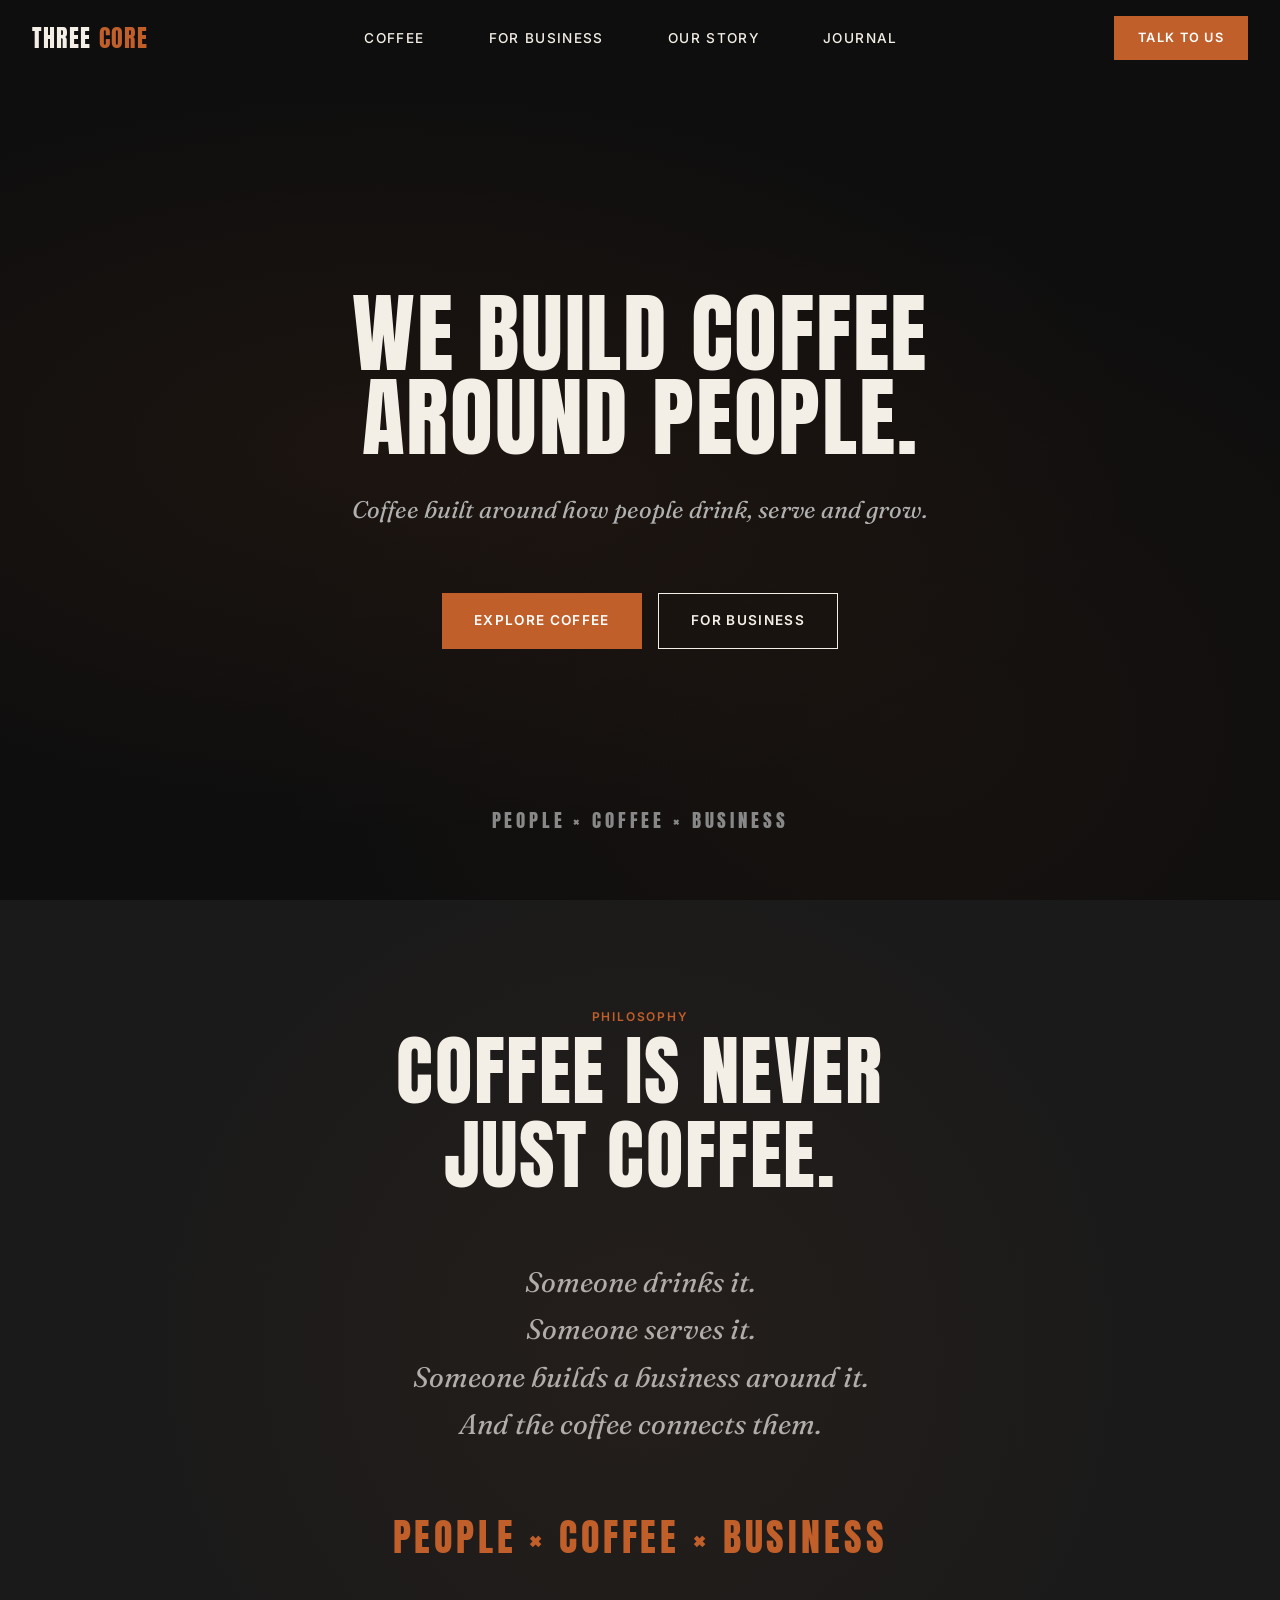
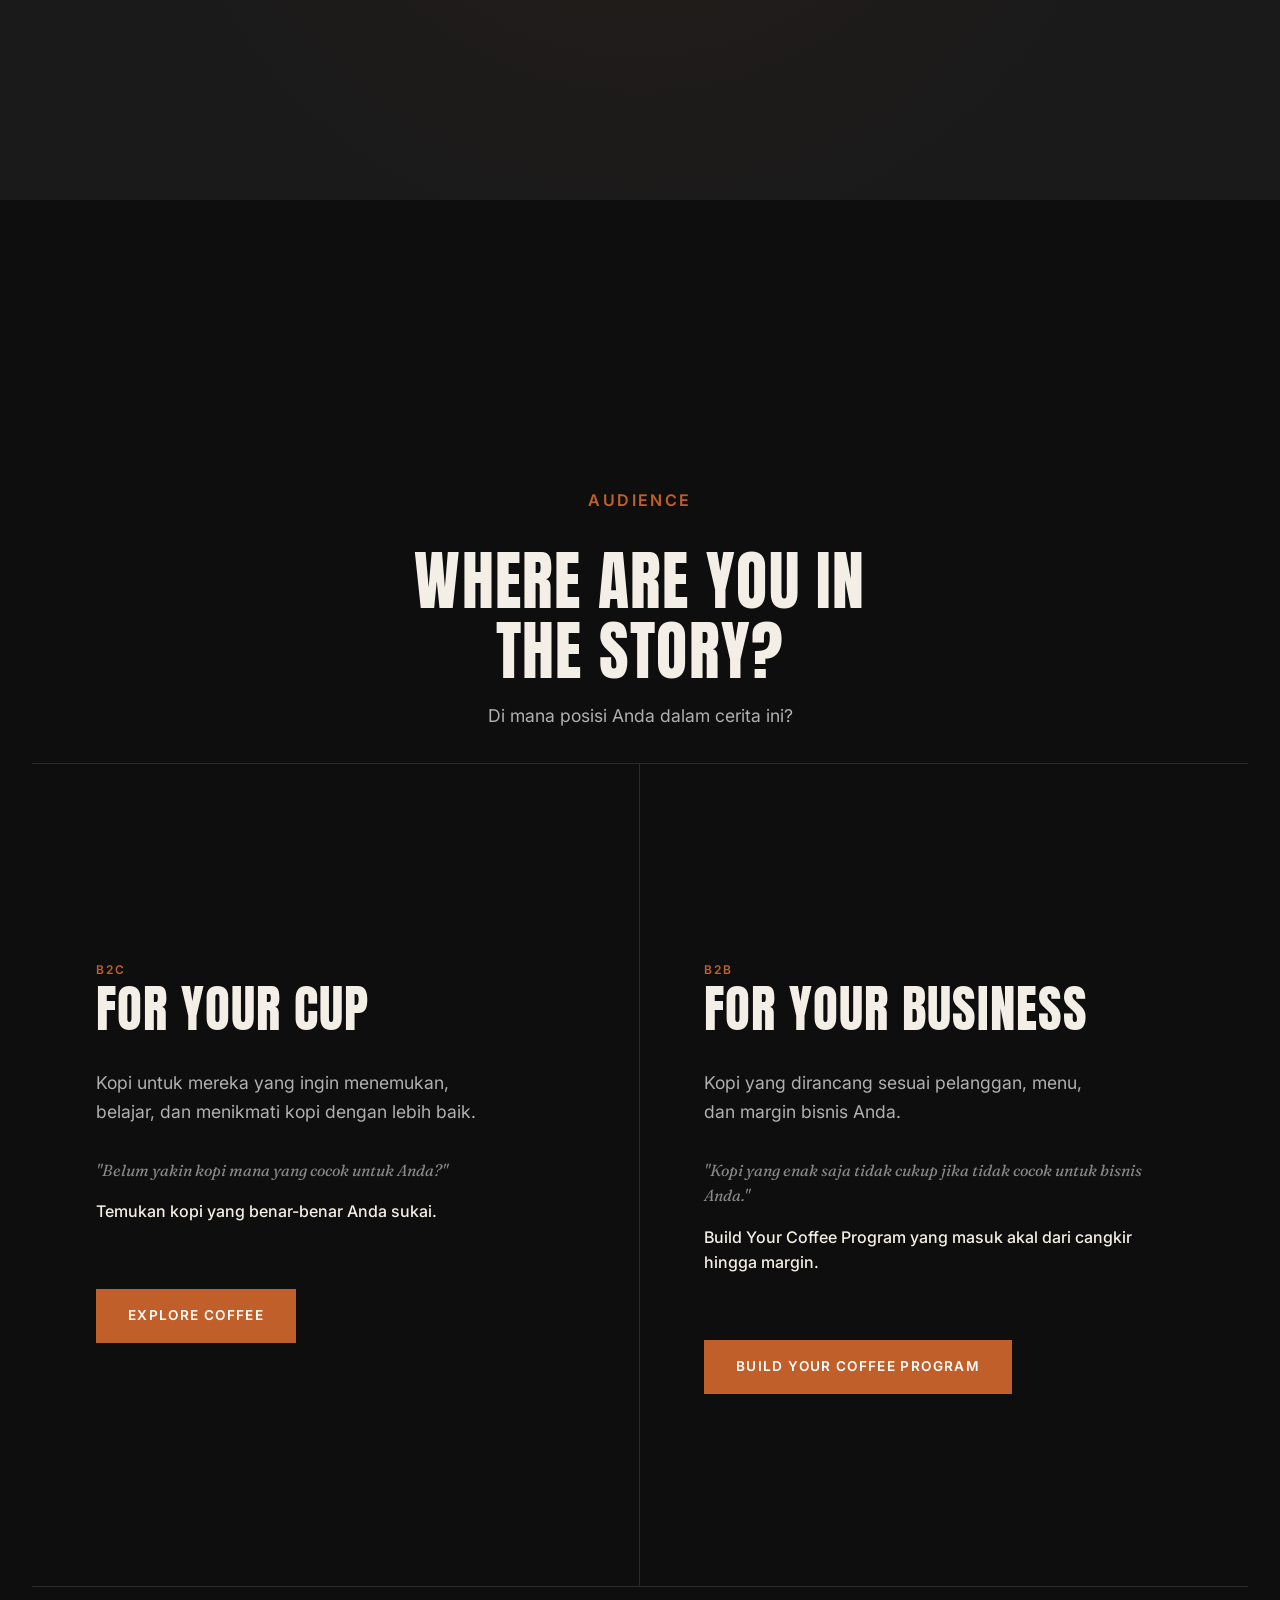
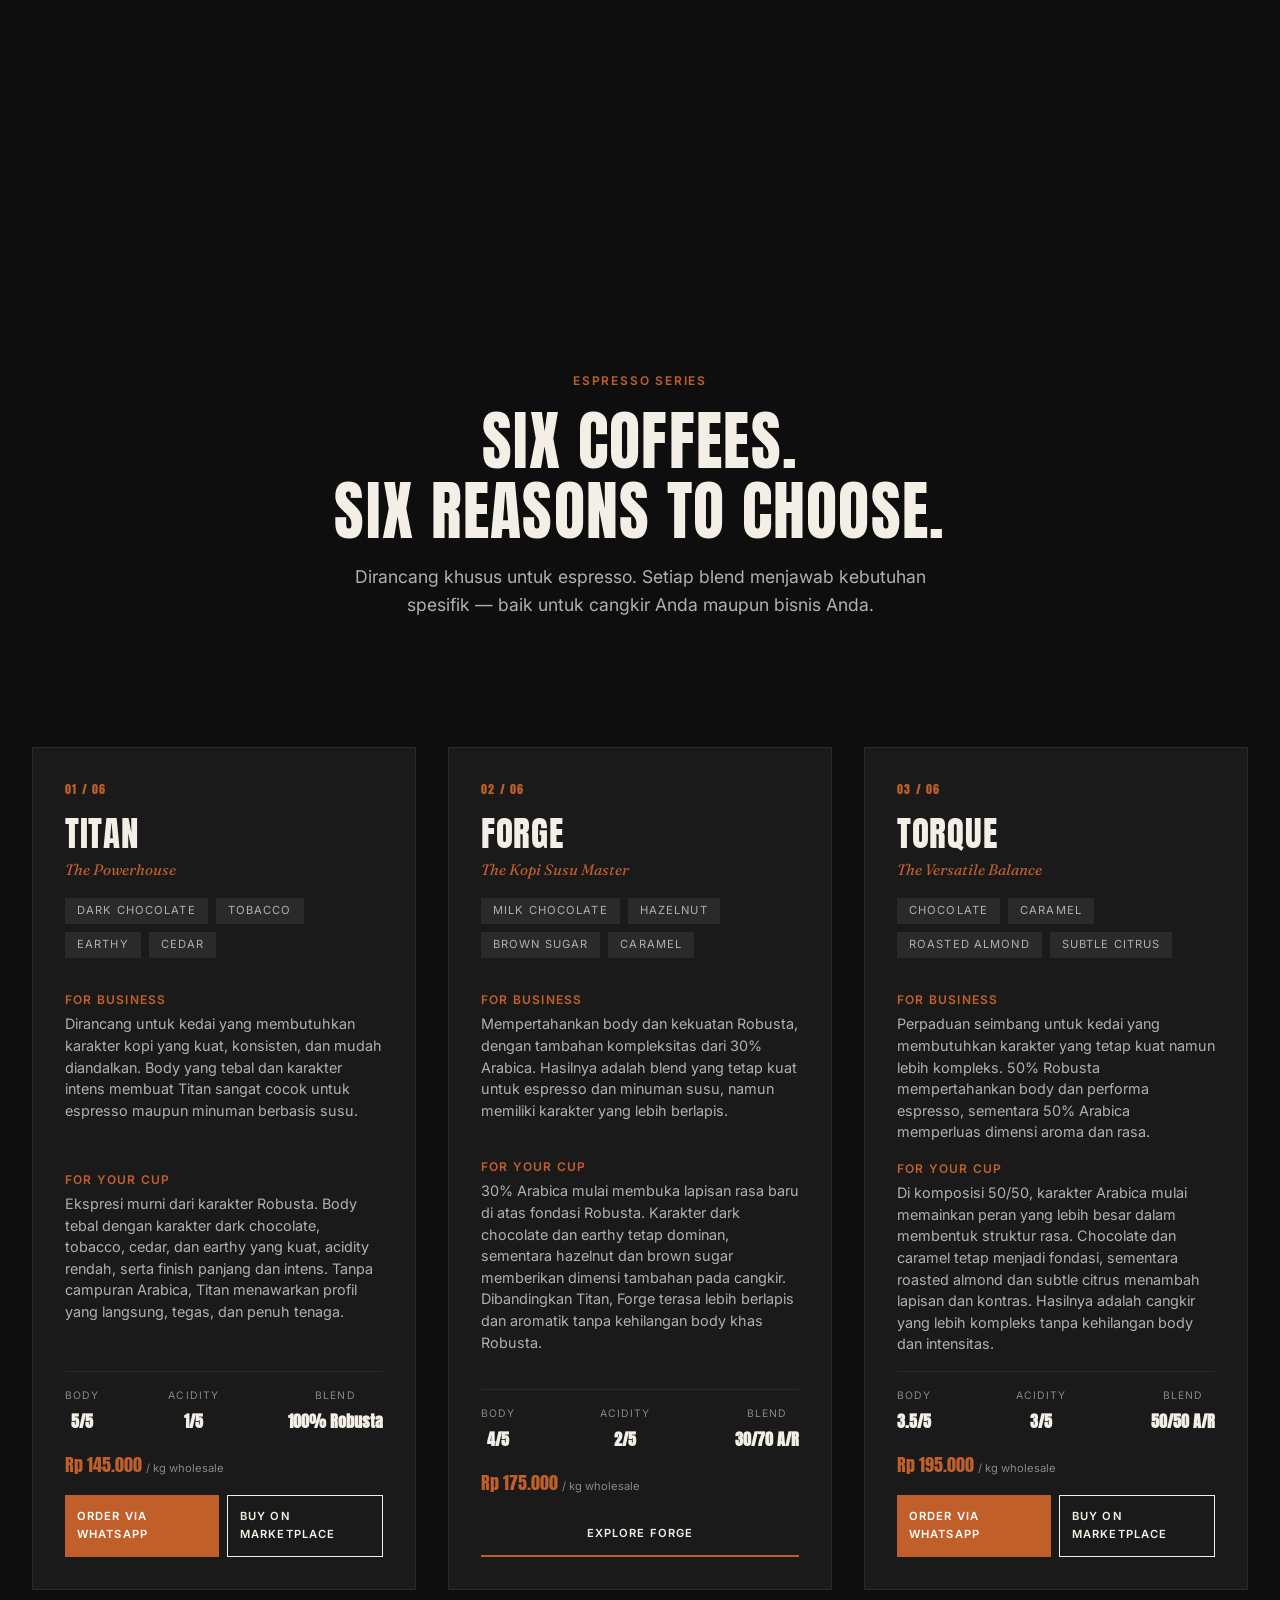
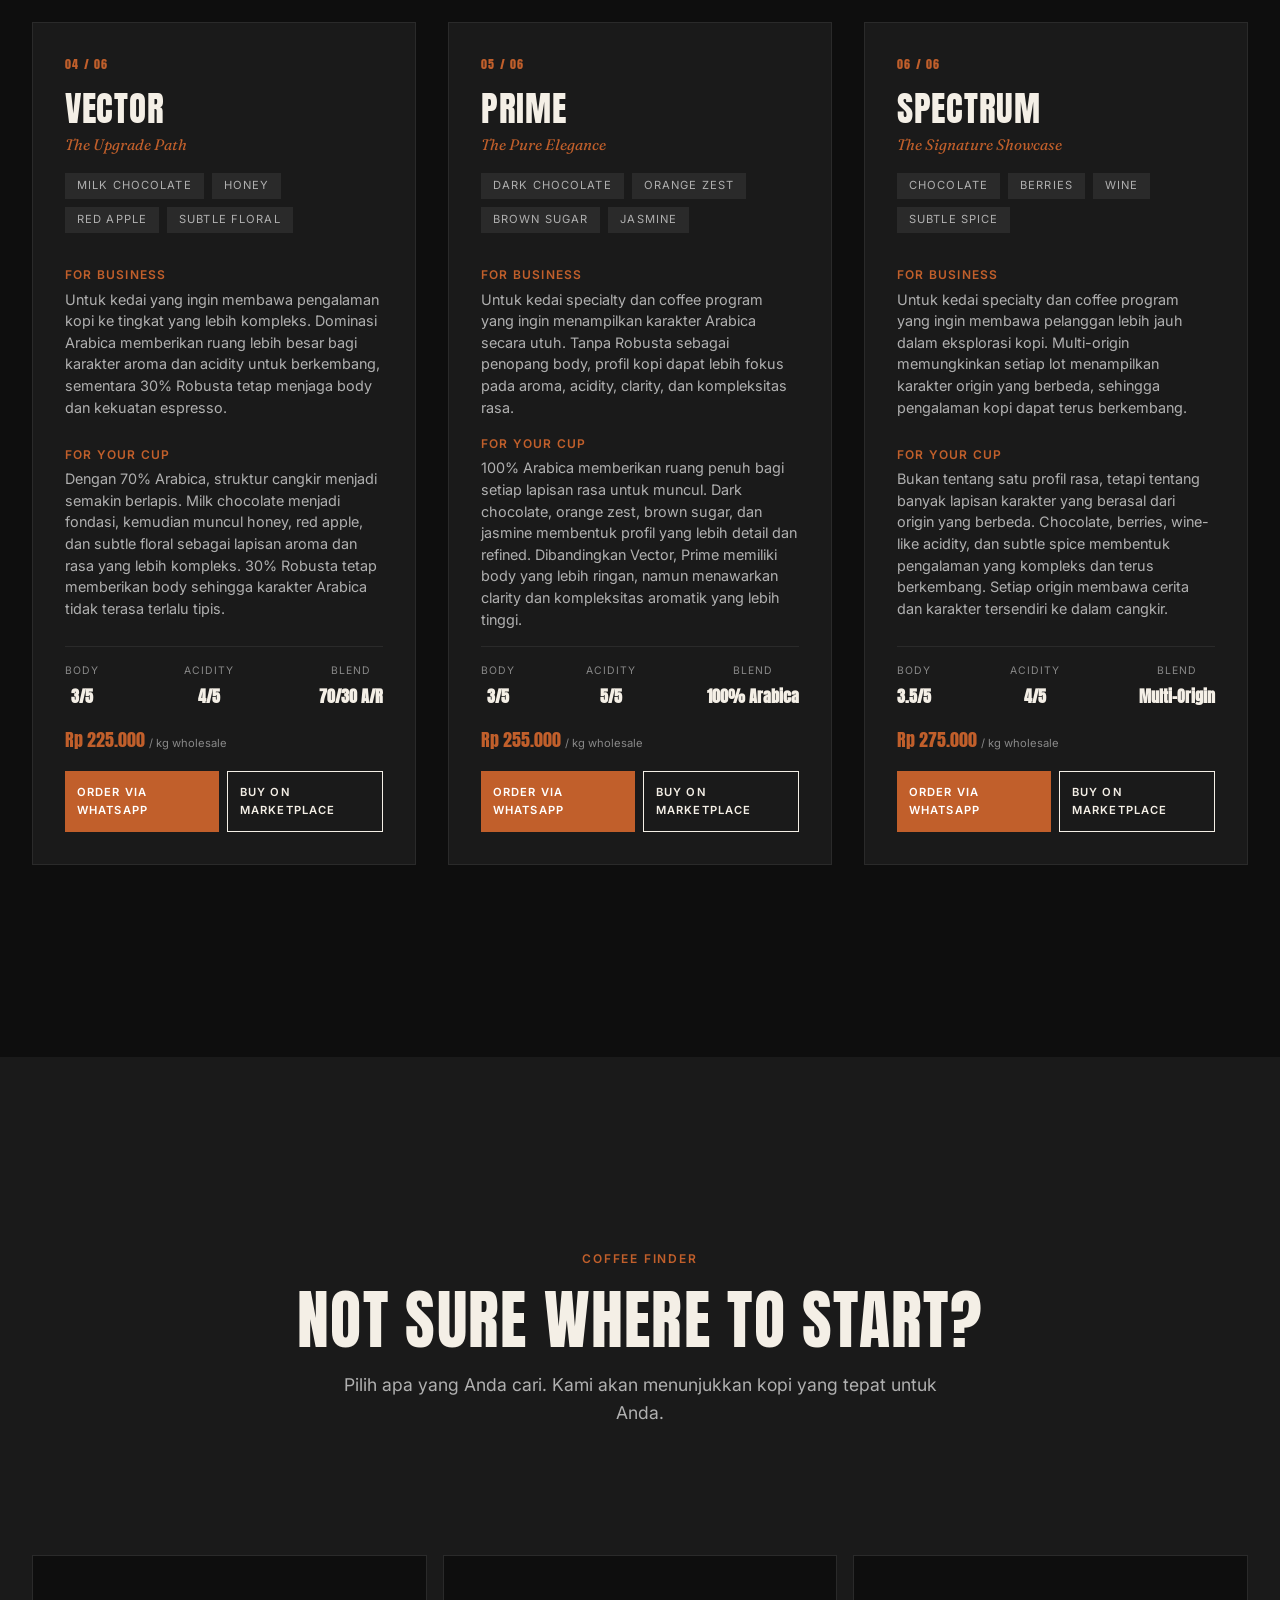
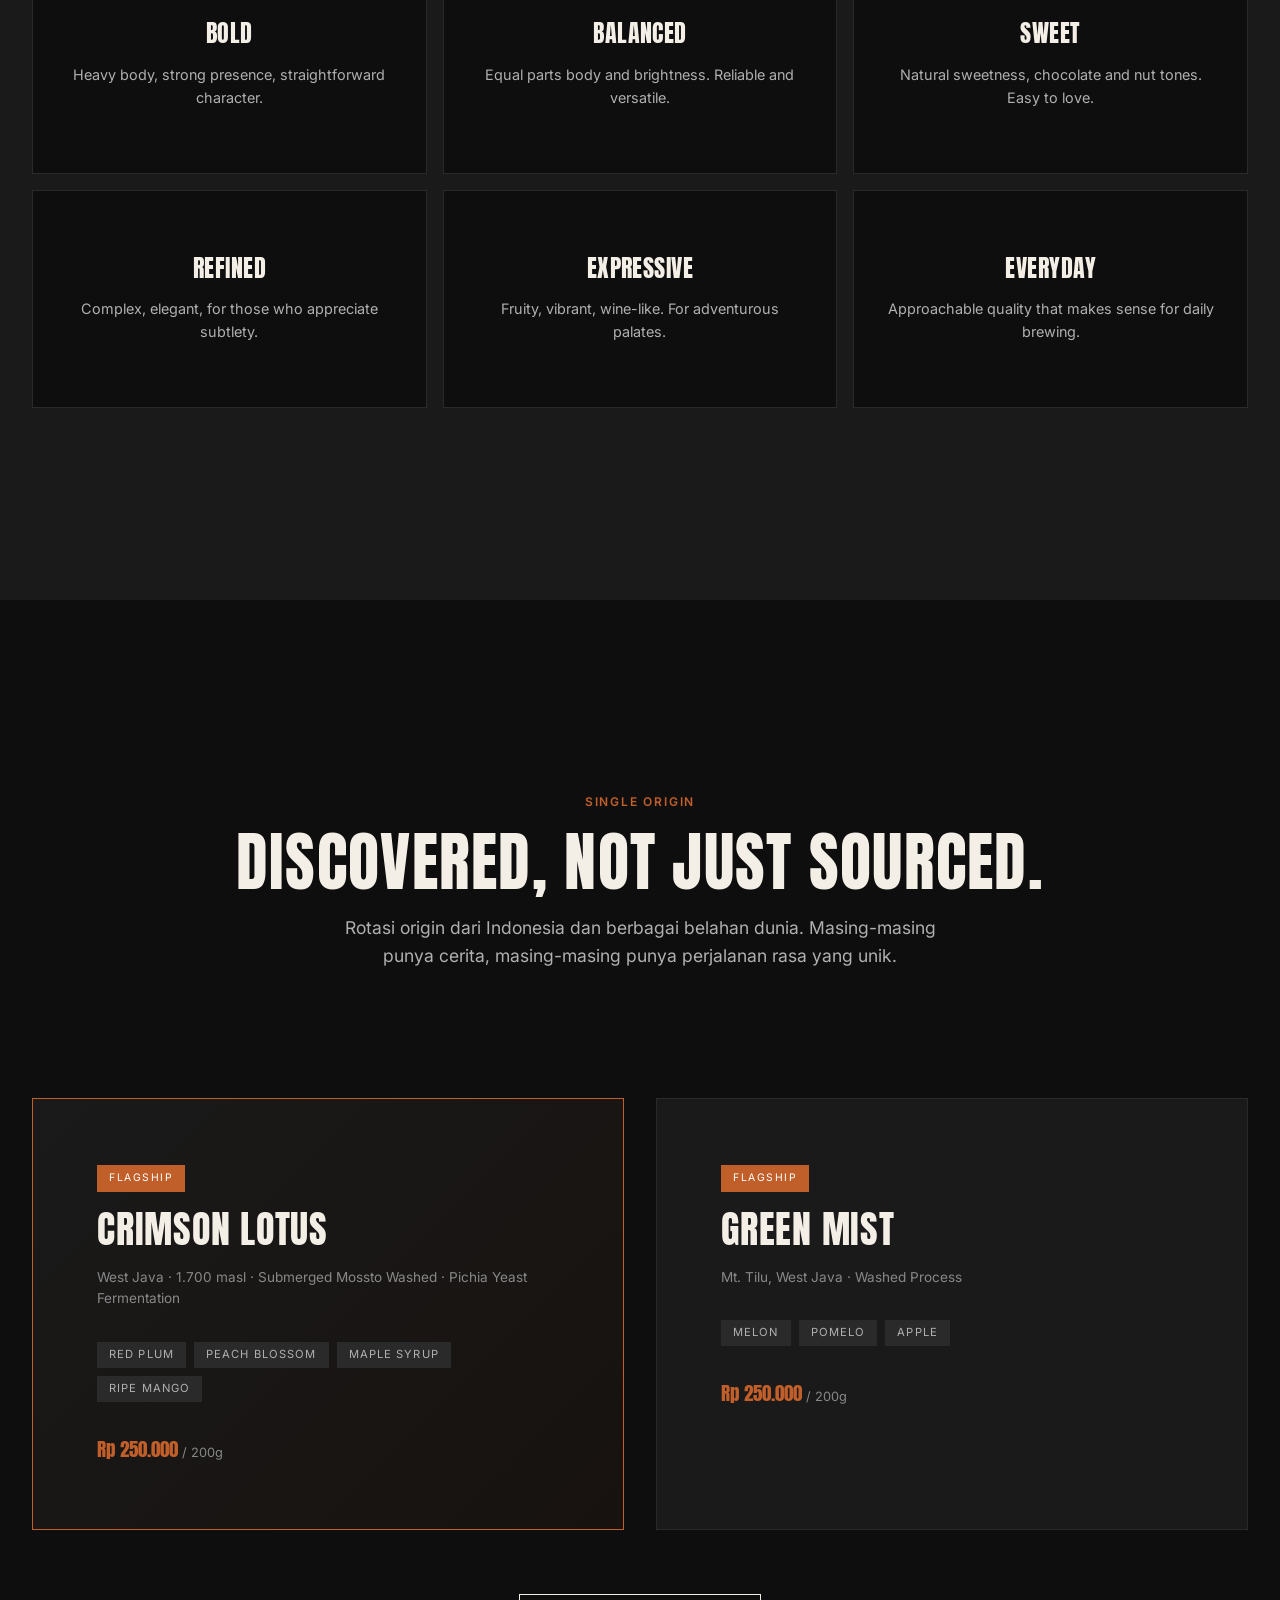
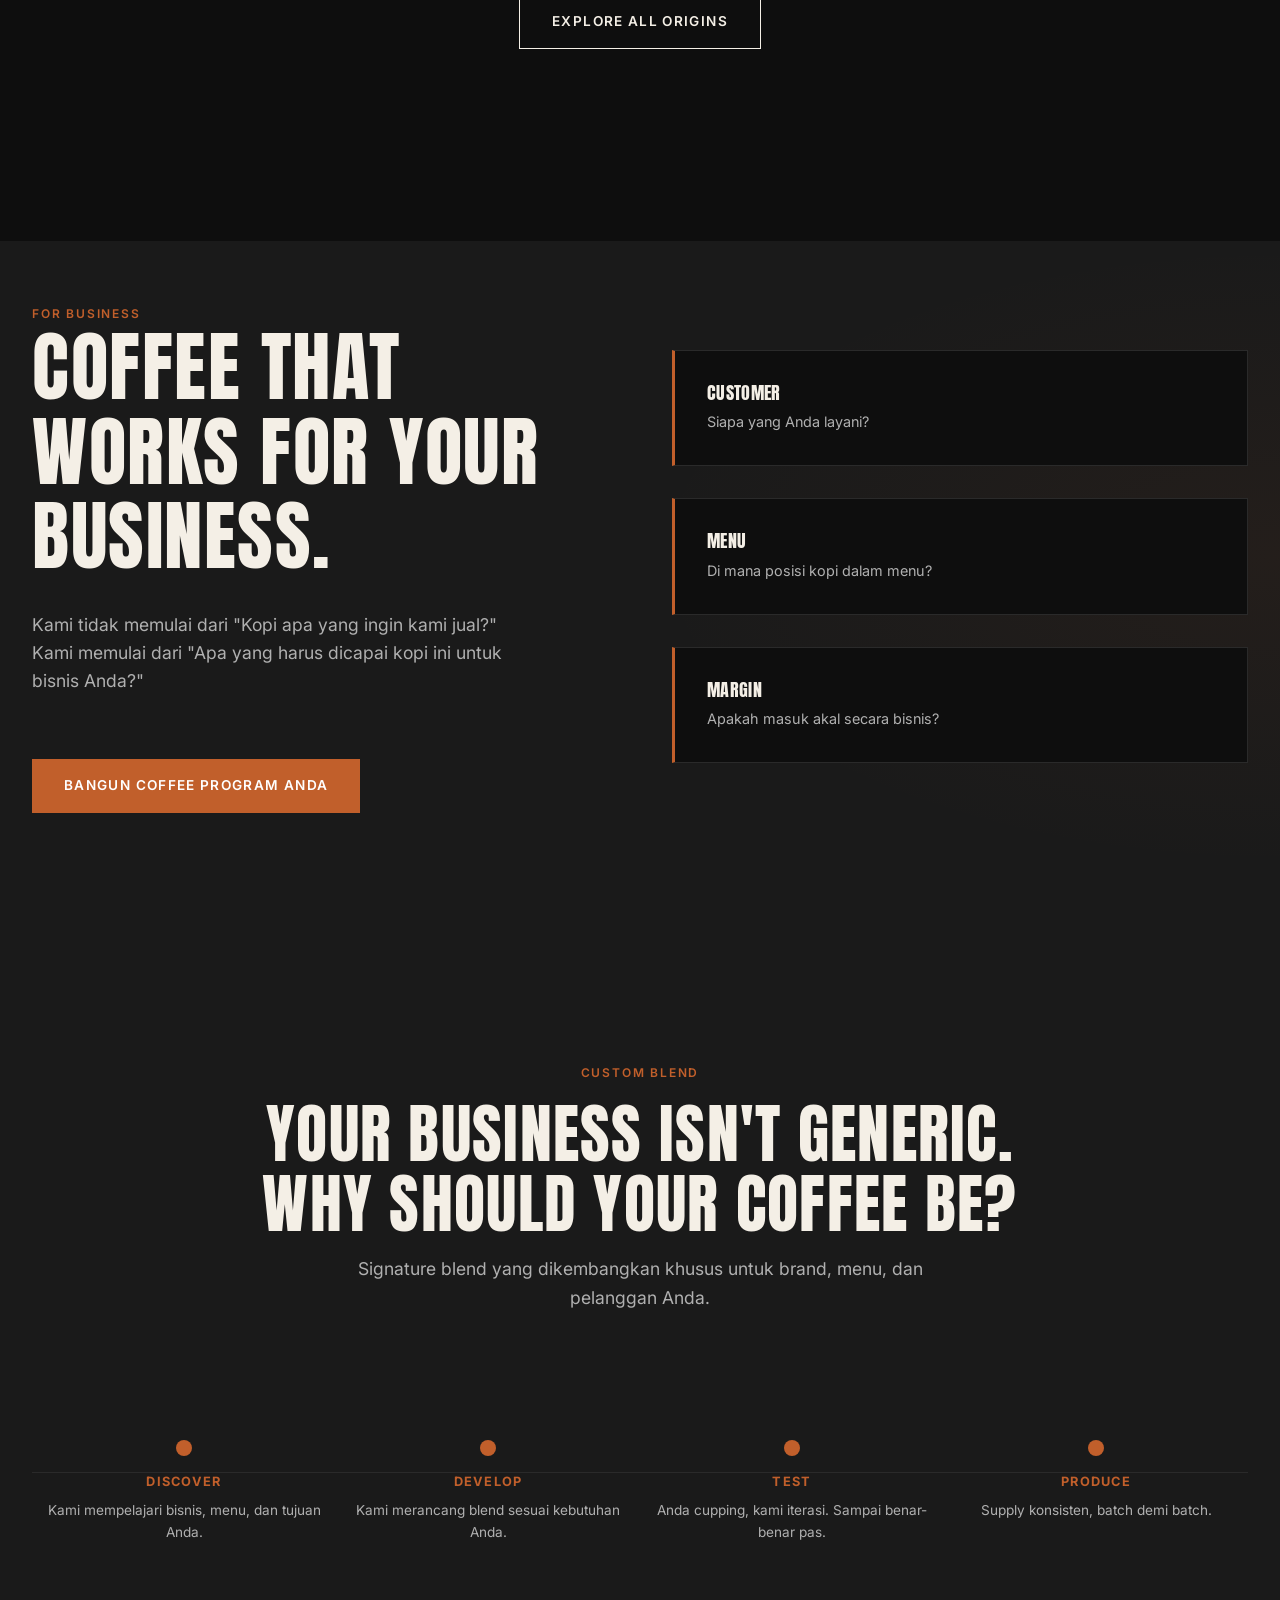
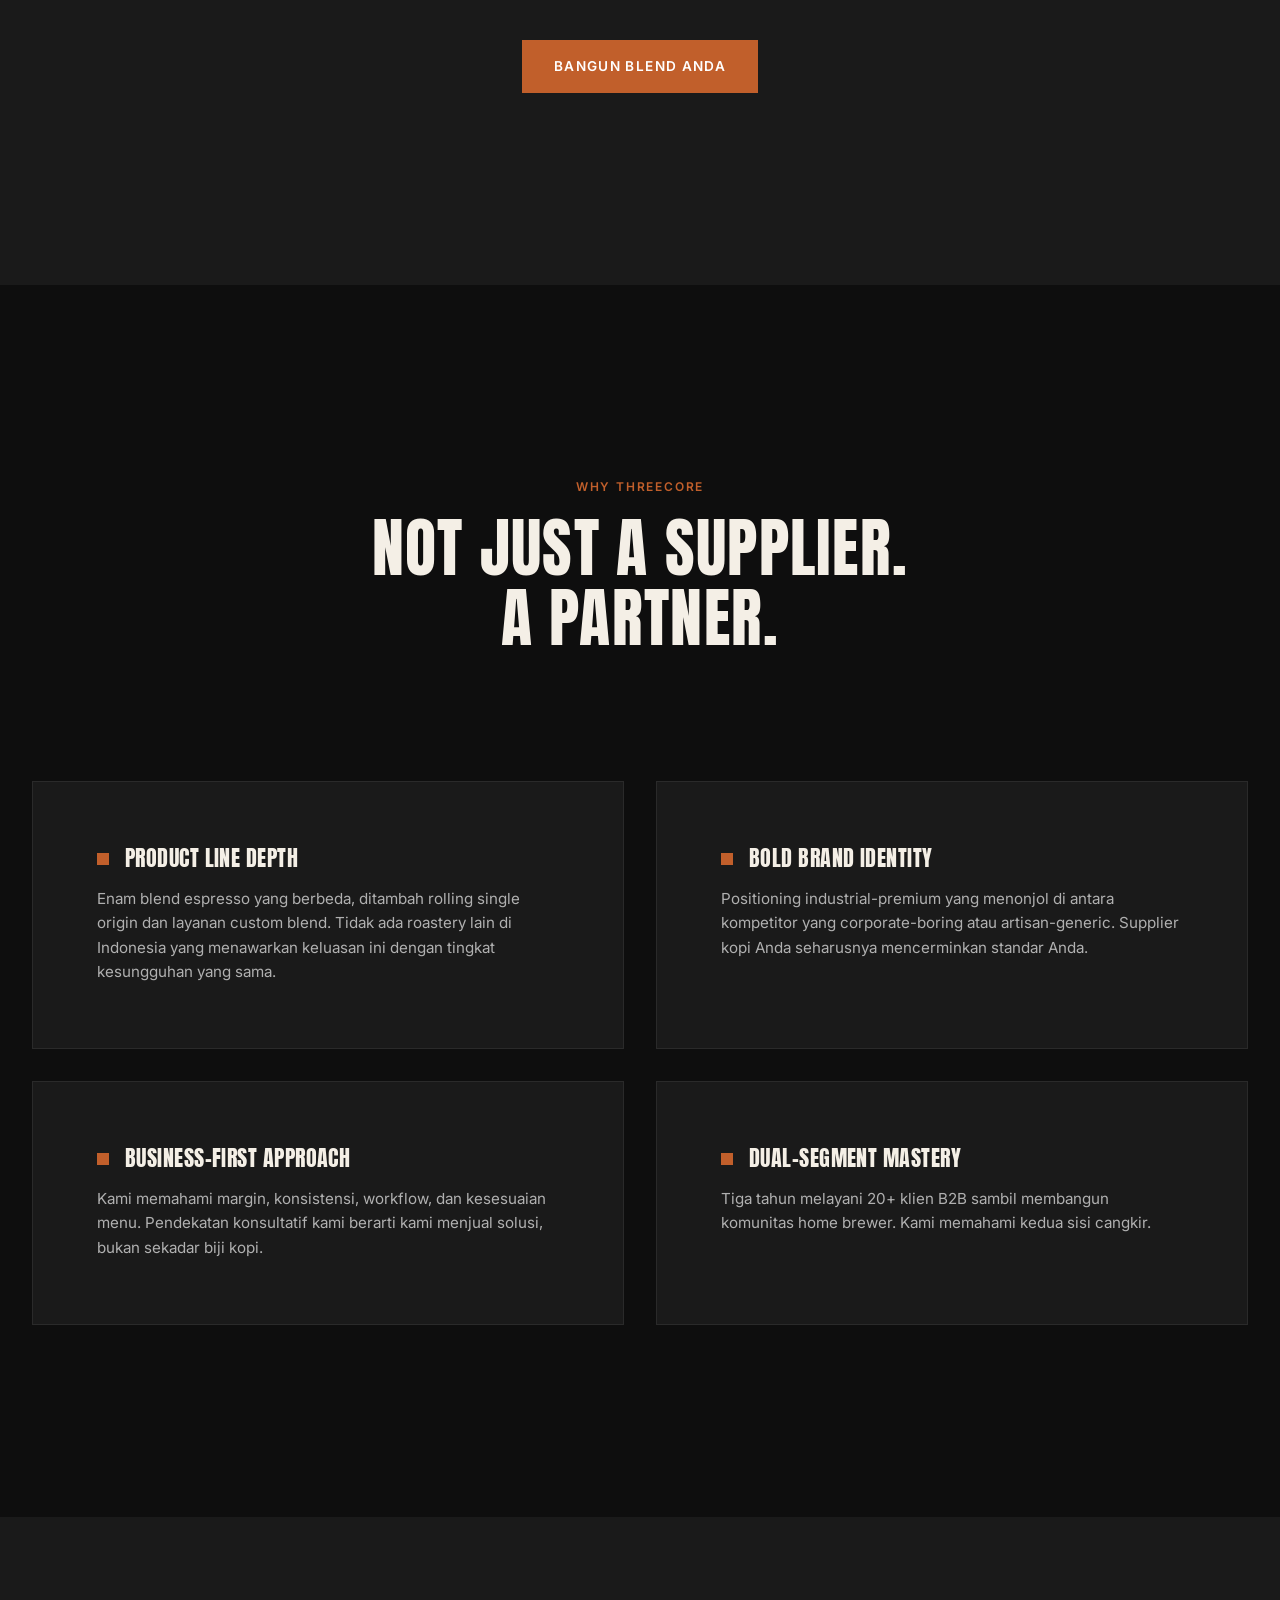
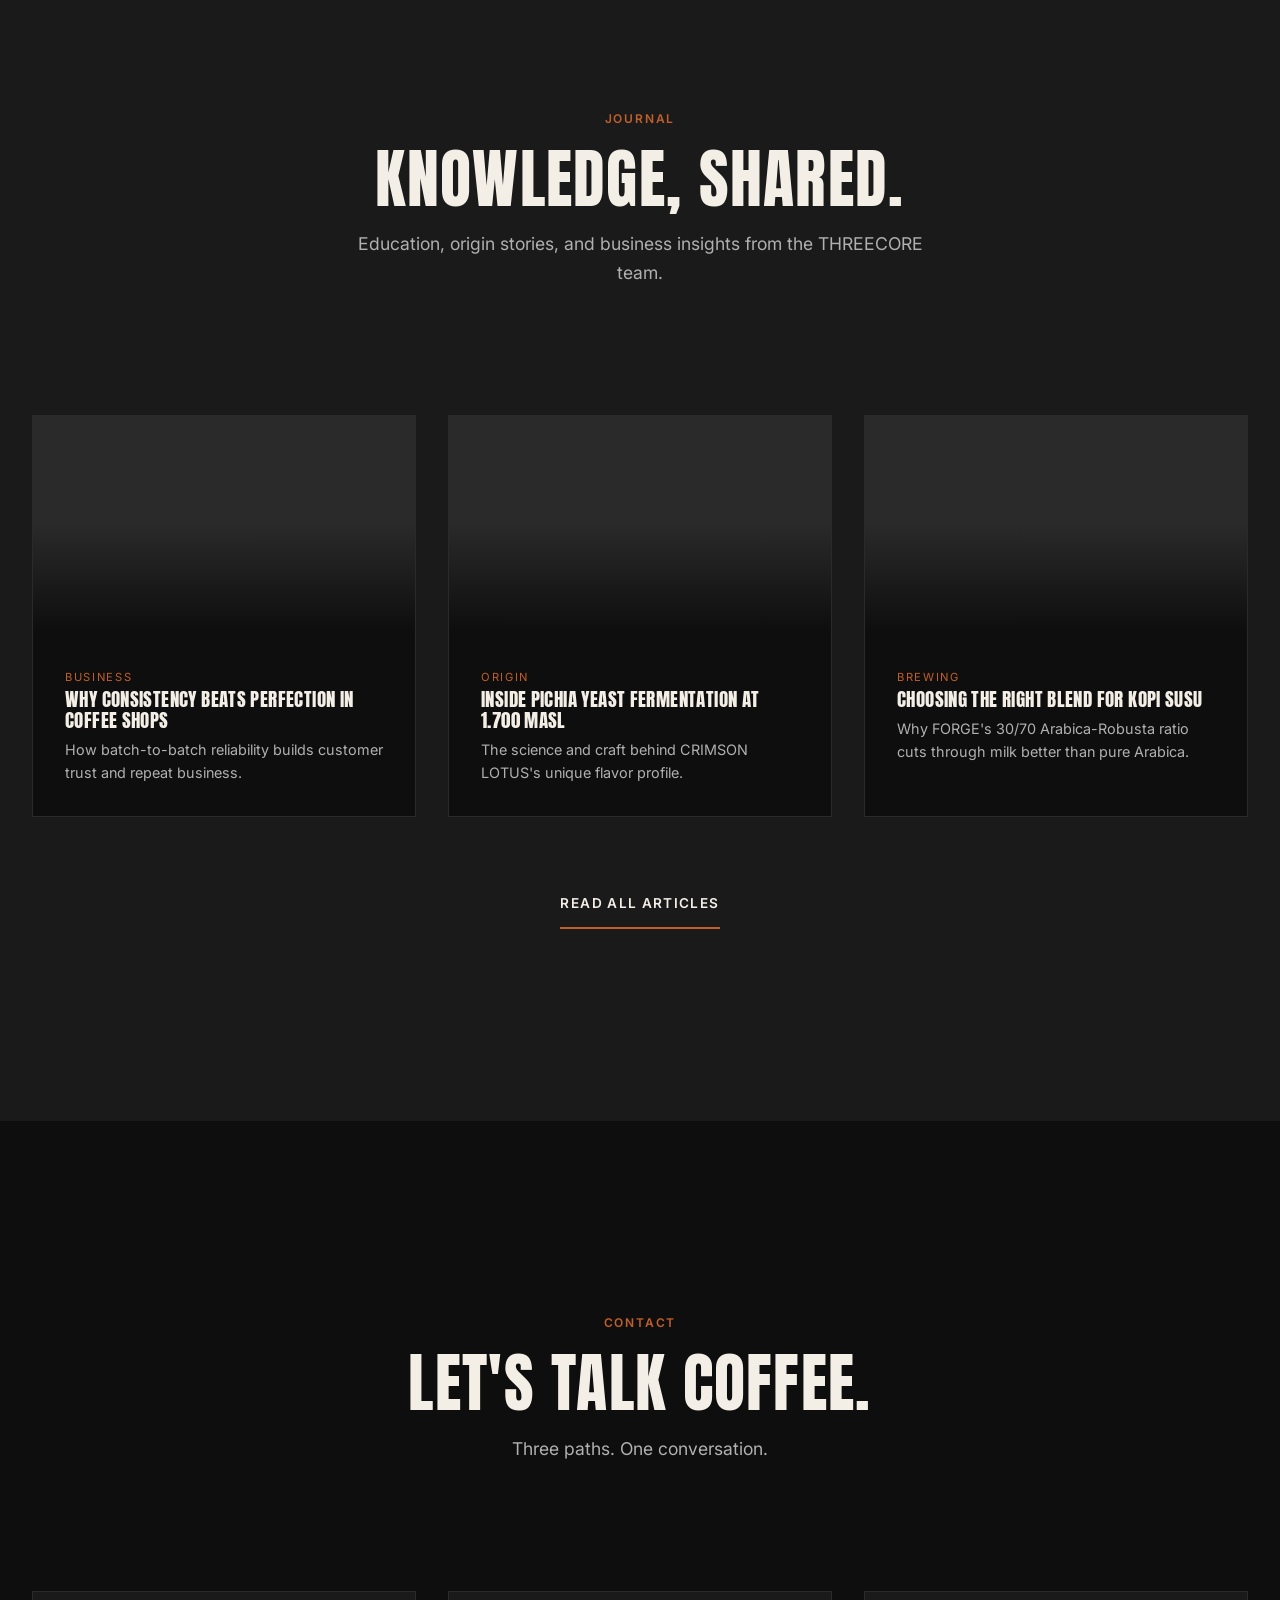
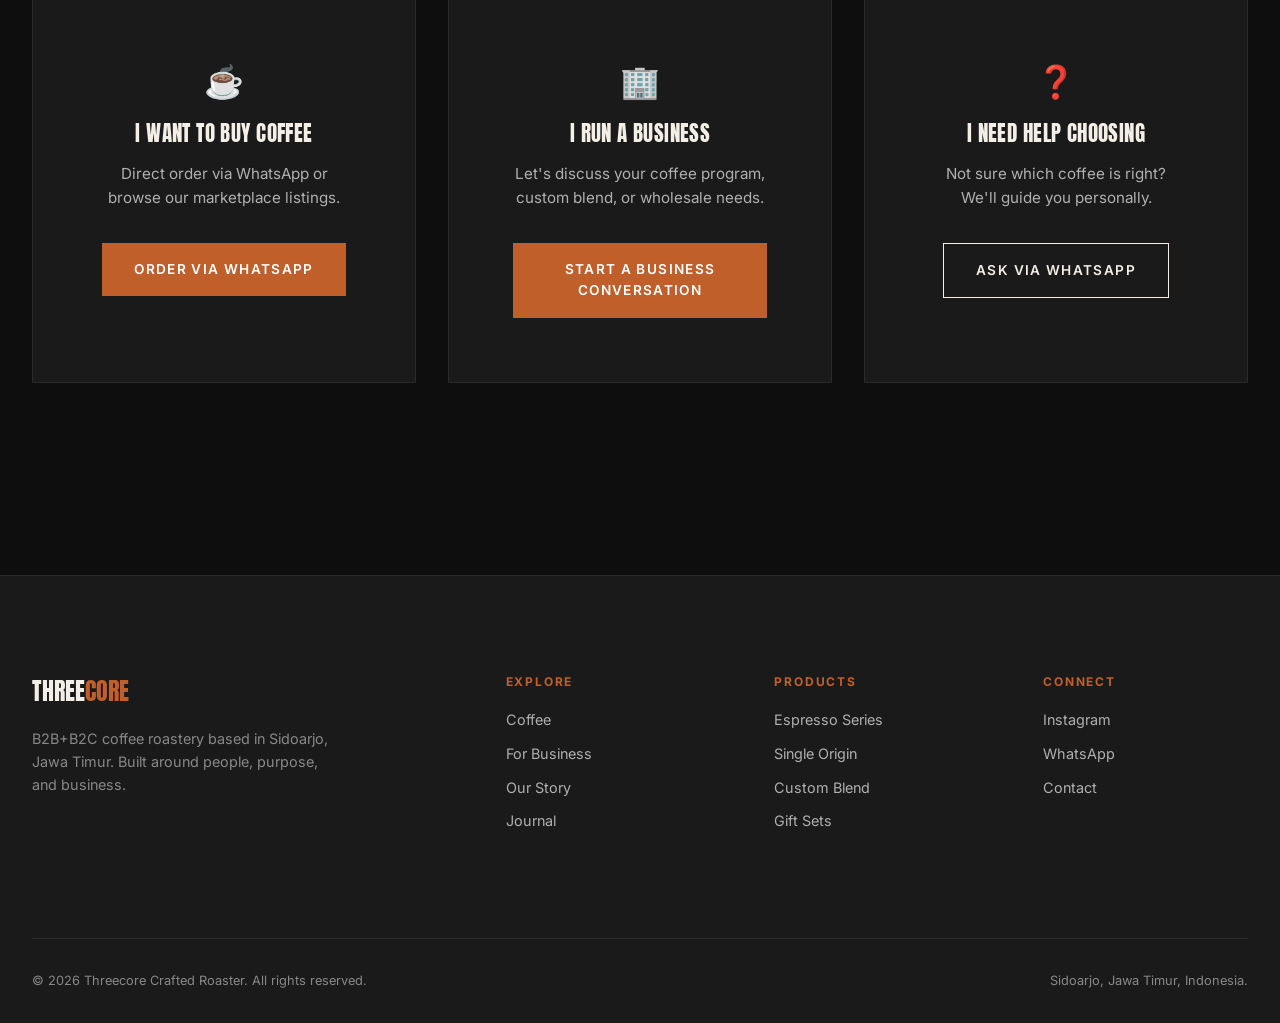
==== index.html @ daec0635 "Update index.html" ====
<!DOCTYPE html>
<html lang="id">
<head>
  <meta charset="UTF-8">
  <meta name="viewport" content="width=device-width, initial-scale=1.0">
  <meta name="description" content="Threecore Crafted Roaster — B2B+B2C coffee brand built around people. Six espresso blends, single origin rolling, custom blend service. Sidoarjo, Jawa Timur.">
  <title>THREECORE — Crafted Roaster</title>
  <link rel="stylesheet" href="css/style.css">
</head>
<body>

  <!-- Navigation -->
  <nav class="nav">
    <div class="nav-inner">
      <a href="index.html" class="nav-logo">THREE<span>CORE</span></a>
      <ul class="nav-links">
        <li><a href="coffee.html">Coffee</a></li>
        <li><a href="business.html">For Business</a></li>
        <li><a href="story.html">Our Story</a></li>
        <li><a href="journal.html">Journal</a></li>
      </ul>
      <a href="contact.html" class="nav-cta">Talk to Us</a>
      <button class="nav-mobile-toggle" aria-label="Open menu">☰</button>
    </div>
  </nav>

  <!-- Mobile Menu -->
  <div class="mobile-menu">
    <button class="mobile-close" aria-label="Close menu">✕</button>
    <a href="coffee.html">Coffee</a>
    <a href="business.html">For Business</a>
    <a href="story.html">Our Story</a>
    <a href="journal.html">Journal</a>
    <a href="contact.html">Talk to Us</a>
  </div>

  <!-- Hero -->
  <section class="hero" id="home">
    <div class="hero-bg"></div>
    <div class="hero-content">
      <h1 class="hero-headline">WE BUILD COFFEE<br>AROUND PEOPLE.</h1>
      <p class="hero-subline">Coffee built around how people drink, serve and grow.</p>
      <div class="hero-cta btn-group">
        <a href="coffee.html" class="btn btn-primary">Explore Coffee</a>
        <a href="business.html" class="btn btn-secondary">For Business</a>
      </div>
    </div>
    <div class="hero-formula">PEOPLE × COFFEE × BUSINESS</div>
  </section>

  <!-- Philosophy -->
  <section class="philosophy" id="philosophy">
    <div class="philosophy-bg"></div>
    <div class="philosophy-content">
      <span class="label reveal">Philosophy</span>
      <h2 class="philosophy-headline reveal">COFFEE IS NEVER<br>JUST COFFEE.</h2>
      <div class="philosophy-steps">
        <p class="philosophy-step">Someone drinks it.</p>
        <p class="philosophy-step">Someone serves it.</p>
        <p class="philosophy-step">Someone builds a business around it.</p>
        <p class="philosophy-step">And the coffee connects them.</p>
      </div>
      <div class="philosophy-formula reveal">PEOPLE × COFFEE × BUSINESS</div>
    </div>
  </section>

  <!-- Split Section (B2C/B2B) -->
  <section class="split-section" id="audience">
    <div class="container">
      <div class="section-header center reveal">
        <span class="label">Audience</span>
        <h2>WHERE ARE YOU IN<br>THE STORY?</h2>
        <p>Di mana posisi Anda dalam cerita ini?</p>
      </div>
      <div class="split-grid reveal">
        <div class="split-item">
          <div class="split-item-bg"></div>
          <span class="label split-label">B2C</span>
          <h3 class="split-headline">For Your Cup</h3>
          <p class="split-body">Kopi untuk mereka yang ingin menemukan, belajar, dan menikmati kopi dengan lebih baik.</p>
          <p class="split-pain">"Belum yakin kopi mana yang cocok untuk Anda?"</p>
          <p class="split-desire">Temukan kopi yang benar-benar Anda sukai.</p>
          <a href="coffee.html" class="btn btn-primary">Explore Coffee</a>
        </div>
        <div class="split-item">
          <div class="split-item-bg"></div>
          <span class="label split-label">B2B</span>
          <h3 class="split-headline">For Your Business</h3>
          <p class="split-body">Kopi yang dirancang sesuai pelanggan, menu, dan margin bisnis Anda.</p>
          <p class="split-pain">"Kopi yang enak saja tidak cukup jika tidak cocok untuk bisnis Anda."</p>
          <p class="split-desire">Build Your Coffee Program yang masuk akal dari cangkir hingga margin.</p>
          <a href="business.html" class="btn btn-primary">Build Your Coffee Program</a>
        </div>
      </div>
    </div>
  </section>

  <!-- Espresso Series -->
  <section class="espresso-section" id="espresso">
    <div class="container">
      <div class="section-header center reveal">
        <span class="label">Espresso Series</span>
        <h2>SIX COFFEES.<br>SIX REASONS TO CHOOSE.</h2>
        <p>Dirancang khusus untuk espresso. Setiap blend menjawab kebutuhan spesifik — baik untuk cangkir Anda maupun bisnis Anda.</p>
      </div>

      <div class="espresso-grid">
        <!-- TITAN -->
        <div class="product-card reveal reveal-delay-1">
          <div class="product-card-number">01 / 06</div>
          <h3 class="product-card-name">TITAN</h3>
          <p class="product-card-tagline">The Powerhouse</p>
          <div class="product-card-flavor">
            <span class="flavor-tag">Dark Chocolate</span>
            <span class="flavor-tag">Tobacco</span>
            <span class="flavor-tag">Earthy</span>
            <span class="flavor-tag">Cedar</span>
          </div>
          <div class="product-card-reason">
            <h5>For Business</h5>
            <p>Dirancang untuk kedai yang membutuhkan karakter kopi yang kuat, konsisten, dan mudah diandalkan. Body yang tebal dan karakter intens membuat Titan sangat cocok untuk espresso maupun minuman berbasis susu.</p>
          </div>
          <div class="product-card-reason">
            <h5>For Your Cup</h5>
            <p>Ekspresi murni dari karakter Robusta. Body tebal dengan karakter dark chocolate, tobacco, cedar, dan earthy yang kuat, acidity rendah, serta finish panjang dan intens. Tanpa campuran Arabica, Titan menawarkan profil yang langsung, tegas, dan penuh tenaga.</p>
          </div>
          <div class="product-card-meta">
            <div class="meta-item"><span>Body</span><strong>5/5</strong></div>
            <div class="meta-item"><span>Acidity</span><strong>1/5</strong></div>
            <div class="meta-item"><span>Blend</span><strong>100% Robusta</strong></div>
          </div>
          <div class="product-card-price">Rp 145.000 <span style="font-size:0.7rem;color:var(--tcr-gray);font-family:var(--font-body);">/ kg wholesale</span></div>
          <div class="product-card-actions">
            <a href="https://wa.me/6281234567890?text=Hi%20Threecore%2C%20I%20want%20to%20order%20TITAN" class="btn btn-primary" target="_blank">Order via WhatsApp</a>
            <a href="#" class="btn btn-secondary">Buy on Marketplace</a>
          </div>
        </div>

        <!-- FORGE -->
        <div class="product-card reveal reveal-delay-2">
          <div class="product-card-number">02 / 06</div>
          <h3 class="product-card-name">FORGE</h3>
          <p class="product-card-tagline">The Kopi Susu Master</p>
          <div class="product-card-flavor">
            <span class="flavor-tag">Milk Chocolate</span>
            <span class="flavor-tag">Hazelnut</span>
            <span class="flavor-tag">Brown Sugar</span>
            <span class="flavor-tag">Caramel</span>
          </div>
          <div class="product-card-reason">
            <h5>For Business</h5>
            <p>Mempertahankan body dan kekuatan Robusta, dengan tambahan kompleksitas dari 30% Arabica. Hasilnya adalah blend yang tetap kuat untuk espresso dan minuman susu, namun memiliki karakter yang lebih berlapis.</p>
          </div>
          <div class="product-card-reason">
            <h5>For Your Cup</h5>
            <p>30% Arabica mulai membuka lapisan rasa baru di atas fondasi Robusta. Karakter dark chocolate dan earthy tetap dominan, sementara hazelnut dan brown sugar memberikan dimensi tambahan pada cangkir. Dibandingkan Titan, Forge terasa lebih berlapis dan aromatik tanpa kehilangan body khas Robusta.</p>
          </div>
          <div class="product-card-meta">
            <div class="meta-item"><span>Body</span><strong>4/5</strong></div>
            <div class="meta-item"><span>Acidity</span><strong>2/5</strong></div>
            <div class="meta-item"><span>Blend</span><strong>30/70 A/R</strong></div>
          </div>
          <div class="product-card-price">Rp 175.000 <span style="font-size:0.7rem;color:var(--tcr-gray);font-family:var(--font-body);">/ kg wholesale</span></div>
          <div class="product-card-actions">
            <a href="product-forge.html" class="btn btn-ghost">Explore FORGE</a>
          </div>
        </div>

        <!-- TORQUE -->
        <div class="product-card reveal reveal-delay-3">
          <div class="product-card-number">03 / 06</div>
          <h3 class="product-card-name">TORQUE</h3>
          <p class="product-card-tagline">The Versatile Balance</p>
          <div class="product-card-flavor">
            <span class="flavor-tag">Chocolate</span>
            <span class="flavor-tag">Caramel</span>
            <span class="flavor-tag">Roasted Almond</span>
            <span class="flavor-tag">Subtle Citrus</span>
          </div>
          <div class="product-card-reason">
            <h5>For Business</h5>
            <p>Perpaduan seimbang untuk kedai yang membutuhkan karakter yang tetap kuat namun lebih kompleks. 50% Robusta mempertahankan body dan performa espresso, sementara 50% Arabica memperluas dimensi aroma dan rasa.</p>
          </div>
          <div class="product-card-reason">
            <h5>For Your Cup</h5>
            <p>Di komposisi 50/50, karakter Arabica mulai memainkan peran yang lebih besar dalam membentuk struktur rasa. Chocolate dan caramel tetap menjadi fondasi, sementara roasted almond dan subtle citrus menambah lapisan dan kontras. Hasilnya adalah cangkir yang lebih kompleks tanpa kehilangan body dan intensitas.</p>
          </div>
          <div class="product-card-meta">
            <div class="meta-item"><span>Body</span><strong>3.5/5</strong></div>
            <div class="meta-item"><span>Acidity</span><strong>3/5</strong></div>
            <div class="meta-item"><span>Blend</span><strong>50/50 A/R</strong></div>
          </div>
          <div class="product-card-price">Rp 195.000 <span style="font-size:0.7rem;color:var(--tcr-gray);font-family:var(--font-body);">/ kg wholesale</span></div>
          <div class="product-card-actions">
            <a href="https://wa.me/6281234567890?text=Hi%20Threecore%2C%20I%20want%20to%20order%20TORQUE" class="btn btn-primary" target="_blank">Order via WhatsApp</a>
            <a href="#" class="btn btn-secondary">Buy on Marketplace</a>
          </div>
        </div>

        <!-- VECTOR -->
        <div class="product-card reveal reveal-delay-1">
          <div class="product-card-number">04 / 06</div>
          <h3 class="product-card-name">VECTOR</h3>
          <p class="product-card-tagline">The Upgrade Path</p>
          <div class="product-card-flavor">
            <span class="flavor-tag">Milk Chocolate</span>
            <span class="flavor-tag">Honey</span>
            <span class="flavor-tag">Red Apple</span>
            <span class="flavor-tag">Subtle Floral</span>
          </div>
          <div class="product-card-reason">
            <h5>For Business</h5>
            <p>Untuk kedai yang ingin membawa pengalaman kopi ke tingkat yang lebih kompleks. Dominasi Arabica memberikan ruang lebih besar bagi karakter aroma dan acidity untuk berkembang, sementara 30% Robusta tetap menjaga body dan kekuatan espresso.</p>
          </div>
          <div class="product-card-reason">
            <h5>For Your Cup</h5>
            <p>Dengan 70% Arabica, struktur cangkir menjadi semakin berlapis. Milk chocolate menjadi fondasi, kemudian muncul honey, red apple, dan subtle floral sebagai lapisan aroma dan rasa yang lebih kompleks. 30% Robusta tetap memberikan body sehingga karakter Arabica tidak terasa terlalu tipis.</p>
          </div>
          <div class="product-card-meta">
            <div class="meta-item"><span>Body</span><strong>3/5</strong></div>
            <div class="meta-item"><span>Acidity</span><strong>4/5</strong></div>
            <div class="meta-item"><span>Blend</span><strong>70/30 A/R</strong></div>
          </div>
          <div class="product-card-price">Rp 225.000 <span style="font-size:0.7rem;color:var(--tcr-gray);font-family:var(--font-body);">/ kg wholesale</span></div>
          <div class="product-card-actions">
            <a href="https://wa.me/6281234567890?text=Hi%20Threecore%2C%20I%20want%20to%20order%20VECTOR" class="btn btn-primary" target="_blank">Order via WhatsApp</a>
            <a href="#" class="btn btn-secondary">Buy on Marketplace</a>
          </div>
        </div>

        <!-- PRIME -->
        <div class="product-card reveal reveal-delay-2">
          <div class="product-card-number">05 / 06</div>
          <h3 class="product-card-name">PRIME</h3>
          <p class="product-card-tagline">The Pure Elegance</p>
          <div class="product-card-flavor">
            <span class="flavor-tag">Dark Chocolate</span>
            <span class="flavor-tag">Orange Zest</span>
            <span class="flavor-tag">Brown Sugar</span>
            <span class="flavor-tag">Jasmine</span>
          </div>
          <div class="product-card-reason">
            <h5>For Business</h5>
            <p>Untuk kedai specialty dan coffee program yang ingin menampilkan karakter Arabica secara utuh. Tanpa Robusta sebagai penopang body, profil kopi dapat lebih fokus pada aroma, acidity, clarity, dan kompleksitas rasa.</p>
          </div>
          <div class="product-card-reason">
            <h5>For Your Cup</h5>
            <p>100% Arabica memberikan ruang penuh bagi setiap lapisan rasa untuk muncul. Dark chocolate, orange zest, brown sugar, dan jasmine membentuk profil yang lebih detail dan refined. Dibandingkan Vector, Prime memiliki body yang lebih ringan, namun menawarkan clarity dan kompleksitas aromatik yang lebih tinggi.</p>
          </div>
          <div class="product-card-meta">
            <div class="meta-item"><span>Body</span><strong>3/5</strong></div>
            <div class="meta-item"><span>Acidity</span><strong>5/5</strong></div>
            <div class="meta-item"><span>Blend</span><strong>100% Arabica</strong></div>
          </div>
          <div class="product-card-price">Rp 255.000 <span style="font-size:0.7rem;color:var(--tcr-gray);font-family:var(--font-body);">/ kg wholesale</span></div>
          <div class="product-card-actions">
            <a href="https://wa.me/6281234567890?text=Hi%20Threecore%2C%20I%20want%20to%20order%20PRIME" class="btn btn-primary" target="_blank">Order via WhatsApp</a>
            <a href="#" class="btn btn-secondary">Buy on Marketplace</a>
          </div>
        </div>

        <!-- SPECTRUM -->
        <div class="product-card reveal reveal-delay-3">
          <div class="product-card-number">06 / 06</div>
          <h3 class="product-card-name">SPECTRUM</h3>
          <p class="product-card-tagline">The Signature Showcase</p>
          <div class="product-card-flavor">
            <span class="flavor-tag">Chocolate</span>
            <span class="flavor-tag">Berries</span>
            <span class="flavor-tag">Wine</span>
            <span class="flavor-tag">Subtle Spice</span>
          </div>
          <div class="product-card-reason">
            <h5>For Business</h5>
            <p>Untuk kedai specialty dan coffee program yang ingin membawa pelanggan lebih jauh dalam eksplorasi kopi. Multi-origin memungkinkan setiap lot menampilkan karakter origin yang berbeda, sehingga pengalaman kopi dapat terus berkembang.</p>
          </div>
          <div class="product-card-reason">
            <h5>For Your Cup</h5>
            <p>Bukan tentang satu profil rasa, tetapi tentang banyak lapisan karakter yang berasal dari origin yang berbeda. Chocolate, berries, wine-like acidity, dan subtle spice membentuk pengalaman yang kompleks dan terus berkembang. Setiap origin membawa cerita dan karakter tersendiri ke dalam cangkir.</p>
          </div>
          <div class="product-card-meta">
            <div class="meta-item"><span>Body</span><strong>3.5/5</strong></div>
            <div class="meta-item"><span>Acidity</span><strong>4/5</strong></div>
            <div class="meta-item"><span>Blend</span><strong>Multi-Origin</strong></div>
          </div>
          <div class="product-card-price">Rp 275.000 <span style="font-size:0.7rem;color:var(--tcr-gray);font-family:var(--font-body);">/ kg wholesale</span></div>
          <div class="product-card-actions">
            <a href="https://wa.me/6281234567890?text=Hi%20Threecore%2C%20I%20want%20to%20order%20SPECTRUM" class="btn btn-primary" target="_blank">Order via WhatsApp</a>
            <a href="#" class="btn btn-secondary">Buy on Marketplace</a>
          </div>
        </div>
      </div>
    </div>
  </section>

  <!-- Coffee Finder -->
  <section class="finder-section" id="finder">
    <div class="container">
      <div class="section-header center reveal">
        <span class="label">Coffee Finder</span>
        <h2>NOT SURE WHERE TO START?</h2>
        <p>Pilih apa yang Anda cari. Kami akan menunjukkan kopi yang tepat untuk Anda.</p>
      </div>
      <div class="finder-grid reveal">
        <div class="finder-option" data-preference="bold">
          <h4>BOLD</h4>
          <p>Heavy body, strong presence, straightforward character.</p>
        </div>
        <div class="finder-option" data-preference="balanced">
          <h4>BALANCED</h4>
          <p>Equal parts body and brightness. Reliable and versatile.</p>
        </div>
        <div class="finder-option" data-preference="sweet">
          <h4>SWEET</h4>
          <p>Natural sweetness, chocolate and nut tones. Easy to love.</p>
        </div>
        <div class="finder-option" data-preference="refined">
          <h4>REFINED</h4>
          <p>Complex, elegant, for those who appreciate subtlety.</p>
        </div>
        <div class="finder-option" data-preference="expressive">
          <h4>EXPRESSIVE</h4>
          <p>Fruity, vibrant, wine-like. For adventurous palates.</p>
        </div>
        <div class="finder-option" data-preference="everyday">
          <h4>EVERYDAY</h4>
          <p>Approachable quality that makes sense for daily brewing.</p>
        </div>
      </div>
    </div>
  </section>

  <!-- Single Origin -->
  <section class="origin-section" id="origin">
    <div class="container">
      <div class="section-header center reveal">
        <span class="label">Single Origin</span>
        <h2>DISCOVERED, NOT JUST SOURCED.</h2>
        <p>Rotasi origin dari Indonesia dan berbagai belahan dunia. Masing-masing punya cerita, masing-masing punya perjalanan rasa yang unik.</p>
      </div>
      <div class="origin-grid">
        <div class="origin-card origin-card-flagship reveal">
          <span class="origin-badge">Flagship</span>
          <h3 class="origin-name">CRIMSON LOTUS</h3>
          <p class="origin-meta">West Java · 1.700 masl · Submerged Mossto Washed · Pichia Yeast Fermentation</p>
          <div class="origin-notes">
            <span class="flavor-tag">Red Plum</span>
            <span class="flavor-tag">Peach Blossom</span>
            <span class="flavor-tag">Maple Syrup</span>
            <span class="flavor-tag">Ripe Mango</span>
          </div>
          <div class="origin-price">Rp 250.000 <span style="font-size:0.8rem;color:var(--tcr-gray);font-family:var(--font-body);">/ 200g</span></div>
        </div>
        <div class="origin-card reveal reveal-delay-1">
          <span class="origin-badge">Flagship</span>
          <h3 class="origin-name">GREEN MIST</h3>
          <p class="origin-meta">Mt. Tilu, West Java · Washed Process</p>
          <div class="origin-notes">
            <span class="flavor-tag">Melon</span>
            <span class="flavor-tag">Pomelo</span>
            <span class="flavor-tag">Apple</span>
          </div>
          <div class="origin-price">Rp 250.000 <span style="font-size:0.8rem;color:var(--tcr-gray);font-family:var(--font-body);">/ 200g</span></div>
        </div>
      </div>
      <div style="text-align:center; margin-top: var(--space-lg);">
        <a href="coffee.html#single-origin" class="btn btn-secondary">Explore All Origins</a>
      </div>
    </div>
  </section>

  <!-- Business Philosophy -->
  <section class="business-hero" id="business">
    <div class="container">
      <div class="grid-2" style="align-items:center;">
        <div class="reveal">
          <span class="label">For Business</span>
          <h2 style="font-size: clamp(2.5rem, 6vw, 5rem); margin-bottom: var(--space-md);">COFFEE THAT WORKS FOR YOUR BUSINESS.</h2>
          <p style="color: var(--tcr-gray-light); font-size: 1.1rem; margin-bottom: var(--space-lg); max-width: 500px;">
            Kami tidak memulai dari "Kopi apa yang ingin kami jual?" Kami memulai dari "Apa yang harus dicapai kopi ini untuk bisnis Anda?"
          </p>
          <a href="business.html" class="btn btn-primary">Bangun Coffee Program Anda</a>
        </div>
        <div class="reveal reveal-delay-2" style="display:grid; gap: var(--space-md);">
          <div style="padding: var(--space-md); background: var(--tcr-black); border: 1px solid var(--tcr-charcoal); border-left: 3px solid var(--tcr-copper);">
            <h4 style="font-size: 1.1rem; margin-bottom: 0.5rem;">Customer</h4>
            <p style="color: var(--tcr-gray-light); font-size: 0.9rem;">Siapa yang Anda layani?</p>
          </div>
          <div style="padding: var(--space-md); background: var(--tcr-black); border: 1px solid var(--tcr-charcoal); border-left: 3px solid var(--tcr-copper);">
            <h4 style="font-size: 1.1rem; margin-bottom: 0.5rem;">Menu</h4>
            <p style="color: var(--tcr-gray-light); font-size: 0.9rem;">Di mana posisi kopi dalam menu?</p>
          </div>
          <div style="padding: var(--space-md); background: var(--tcr-black); border: 1px solid var(--tcr-charcoal); border-left: 3px solid var(--tcr-copper);">
            <h4 style="font-size: 1.1rem; margin-bottom: 0.5rem;">Margin</h4>
            <p style="color: var(--tcr-gray-light); font-size: 0.9rem;">Apakah masuk akal secara bisnis?</p>
          </div>
        </div>
      </div>
    </div>
  </section>

  <!-- Custom Blend -->
  <section class="customblend-section" id="custom-blend">
    <div class="container">
      <div class="section-header center reveal">
        <span class="label">Custom Blend</span>
        <h2>YOUR BUSINESS ISN'T GENERIC.<br>WHY SHOULD YOUR COFFEE BE?</h2>
        <p>Signature blend yang dikembangkan khusus untuk brand, menu, dan pelanggan Anda.</p>
      </div>
      <div class="process-timeline reveal">
        <div class="process-step">
          <div class="process-step-dot"></div>
          <h5>Discover</h5>
          <p>Kami mempelajari bisnis, menu, dan tujuan Anda.</p>
        </div>
        <div class="process-step">
          <div class="process-step-dot"></div>
          <h5>Develop</h5>
          <p>Kami merancang blend sesuai kebutuhan Anda.</p>
        </div>
        <div class="process-step">
          <div class="process-step-dot"></div>
          <h5>Test</h5>
          <p>Anda cupping, kami iterasi. Sampai benar-benar pas.</p>
        </div>
        <div class="process-step">
          <div class="process-step-dot"></div>
          <h5>Produce</h5>
          <p>Supply konsisten, batch demi batch.</p>
        </div>
      </div>
      <div style="text-align:center; margin-top: var(--space-xl);">
        <a href="business.html#custom-blend" class="btn btn-primary">Bangun Blend Anda</a>
      </div>
    </div>
  </section>

  <!-- Why THREECORE -->
  <section class="why-section" id="why">
    <div class="container">
      <div class="section-header center reveal">
        <span class="label">Why Threecore</span>
        <h2>NOT JUST A SUPPLIER.<br>A PARTNER.</h2>
      </div>
      <div class="why-grid">
        <div class="why-item reveal">
          <h4>Product Line Depth</h4>
          <p>Enam blend espresso yang berbeda, ditambah rolling single origin dan layanan custom blend. Tidak ada roastery lain di Indonesia yang menawarkan keluasan ini dengan tingkat kesungguhan yang sama.</p>
        </div>
        <div class="why-item reveal reveal-delay-1">
          <h4>Bold Brand Identity</h4>
          <p>Positioning industrial-premium yang menonjol di antara kompetitor yang corporate-boring atau artisan-generic. Supplier kopi Anda seharusnya mencerminkan standar Anda.</p>
        </div>
        <div class="why-item reveal reveal-delay-2">
          <h4>Business-First Approach</h4>
          <p>Kami memahami margin, konsistensi, workflow, dan kesesuaian menu. Pendekatan konsultatif kami berarti kami menjual solusi, bukan sekadar biji kopi.</p>
        </div>
        <div class="why-item reveal reveal-delay-3">
          <h4>Dual-Segment Mastery</h4>
          <p>Tiga tahun melayani 20+ klien B2B sambil membangun komunitas home brewer. Kami memahami kedua sisi cangkir.</p>
        </div>
      </div>
    </div>
  </section>

  <!-- Journal Preview -->
  <section class="journal-section" id="journal">
    <div class="container">
      <div class="section-header center reveal">
        <span class="label">Journal</span>
        <h2>KNOWLEDGE, SHARED.</h2>
        <p>Education, origin stories, and business insights from the THREECORE team.</p>
      </div>
      <div class="journal-grid">
        <article class="journal-card reveal">
          <div class="journal-card-image"></div>
          <div class="journal-card-content">
            <span class="journal-card-category">Business</span>
            <h4>Why Consistency Beats Perfection in Coffee Shops</h4>
            <p>How batch-to-batch reliability builds customer trust and repeat business.</p>
          </div>
        </article>
        <article class="journal-card reveal reveal-delay-1">
          <div class="journal-card-image"></div>
          <div class="journal-card-content">
            <span class="journal-card-category">Origin</span>
            <h4>Inside Pichia Yeast Fermentation at 1.700 MASL</h4>
            <p>The science and craft behind CRIMSON LOTUS's unique flavor profile.</p>
          </div>
        </article>
        <article class="journal-card reveal reveal-delay-2">
          <div class="journal-card-image"></div>
          <div class="journal-card-content">
            <span class="journal-card-category">Brewing</span>
            <h4>Choosing the Right Blend for Kopi Susu</h4>
            <p>Why FORGE's 30/70 Arabica-Robusta ratio cuts through milk better than pure Arabica.</p>
          </div>
        </article>
      </div>
      <div style="text-align:center; margin-top: var(--space-lg);">
        <a href="journal.html" class="btn btn-ghost">Read All Articles</a>
      </div>
    </div>
  </section>

  <!-- Final CTA / Contact -->
  <section class="contact-section" id="contact">
    <div class="container">
      <div class="section-header center reveal">
        <span class="label">Contact</span>
        <h2>LET'S TALK COFFEE.</h2>
        <p>Three paths. One conversation.</p>
      </div>
      <div class="contact-grid reveal">
        <div class="contact-path">
          <div class="contact-path-icon">☕</div>
          <h4>I Want to Buy Coffee</h4>
          <p>Direct order via WhatsApp or browse our marketplace listings.</p>
          <a href="https://wa.me/6281234567890?text=Hi%20Threecore%2C%20I%20want%20to%20buy%20coffee" class="btn btn-primary" target="_blank">Order via WhatsApp</a>
        </div>
        <div class="contact-path">
          <div class="contact-path-icon">🏢</div>
          <h4>I Run a Business</h4>
          <p>Let's discuss your coffee program, custom blend, or wholesale needs.</p>
          <a href="business.html" class="btn btn-primary">Start a Business Conversation</a>
        </div>
        <div class="contact-path">
          <div class="contact-path-icon">❓</div>
          <h4>I Need Help Choosing</h4>
          <p>Not sure which coffee is right? We'll guide you personally.</p>
          <a href="https://wa.me/6281234567890?text=Hi%20Threecore%2C%20I%20need%20help%20choosing%20coffee" class="btn btn-secondary" target="_blank">Ask via WhatsApp</a>
        </div>
      </div>
    </div>
  </section>

  <!-- Footer -->
  <footer class="footer">
    <div class="container">
      <div class="footer-grid">
        <div>
          <div class="footer-brand">THREE<span>CORE</span></div>
          <p class="footer-desc">B2B+B2C coffee roastery based in Sidoarjo, Jawa Timur. Built around people, purpose, and business.</p>
        </div>
        <div class="footer-col">
          <h5>Explore</h5>
          <ul>
            <li><a href="coffee.html">Coffee</a></li>
            <li><a href="business.html">For Business</a></li>
            <li><a href="story.html">Our Story</a></li>
            <li><a href="journal.html">Journal</a></li>
          </ul>
        </div>
        <div class="footer-col">
          <h5>Products</h5>
          <ul>
            <li><a href="coffee.html#espresso">Espresso Series</a></li>
            <li><a href="coffee.html#single-origin">Single Origin</a></li>
            <li><a href="business.html#custom-blend">Custom Blend</a></li>
            <li><a href="coffee.html#gift">Gift Sets</a></li>
          </ul>
        </div>
        <div class="footer-col">
          <h5>Connect</h5>
          <ul>
            <li><a href="https://instagram.com/threecoreroaster" target="_blank">Instagram</a></li>
            <li><a href="https://wa.me/6281234567890" target="_blank">WhatsApp</a></li>
            <li><a href="contact.html">Contact</a></li>
          </ul>
        </div>
      </div>
      <div class="footer-bottom">
        <p>© 2026 Threecore Crafted Roaster. All rights reserved.</p>
        <p>Sidoarjo, Jawa Timur, Indonesia.</p>
      </div>
    </div>
  </footer>

  <script src="js/main.js"></script>
</body>
</html>
---- css/style.css ----
/* ============================================
   THREECORE — DESIGN SYSTEM
   ============================================ */

@import url('https://fonts.googleapis.com/css2?family=Anton&family=Inter:wght@300;400;500;600;700&family=Fraunces:ital,opsz,wght@0,9..144,400;0,9..144,500;1,9..144,400;1,9..144,500&display=swap');

:root {
  --tcr-black: #0E0E0E;
  --tcr-black-soft: #1a1a1a;
  --tcr-charcoal: #2a2a2a;
  --tcr-copper: #C15F2B;
  --tcr-copper-light: #d97a4a;
  --tcr-cream: #F4EFE6;
  --tcr-cream-dark: #e8e0d0;
  --tcr-white: #FFFFFF;
  --tcr-gray: #888888;
  --tcr-gray-light: #b0b0b0;
  --font-display: 'Anton', sans-serif;
  --font-body: 'Inter', sans-serif;
  --font-accent: 'Fraunces', serif;
  --space-xs: 0.5rem;
  --space-sm: 1rem;
  --space-md: 2rem;
  --space-lg: 4rem;
  --space-xl: 6rem;
  --space-2xl: 8rem;
  --space-3xl: 12rem;
  --ease-smooth: cubic-bezier(0.25, 0.46, 0.45, 0.94);
  --ease-power: cubic-bezier(0.76, 0, 0.24, 1);
  --duration-fast: 0.3s;
  --duration-medium: 0.6s;
  --duration-slow: 1s;
}

*, *::before, *::after { margin: 0; padding: 0; box-sizing: border-box; }
html { scroll-behavior: smooth; font-size: 16px; }
body {
  font-family: var(--font-body);
  background-color: var(--tcr-black);
  color: var(--tcr-cream);
  line-height: 1.6;
  overflow-x: hidden;
  -webkit-font-smoothing: antialiased;
  -moz-osx-font-smoothing: grayscale;
}
::selection { background: var(--tcr-copper); color: var(--tcr-white); }

h1, h2, h3, h4, .font-display {
  font-family: var(--font-display);
  text-transform: uppercase;
  letter-spacing: 0.02em;
  line-height: 1.1;
  font-weight: 400;
}
h1 { font-size: clamp(2.5rem, 8vw, 6rem); }
h2 { font-size: clamp(2rem, 5vw, 4rem); }
h3 { font-size: clamp(1.5rem, 3vw, 2.5rem); }
h4 { font-size: clamp(1.2rem, 2vw, 1.8rem); }
.font-accent { font-family: var(--font-accent); font-style: italic; }
.text-copper { color: var(--tcr-copper); }
.text-cream { color: var(--tcr-cream); }
.text-gray { color: var(--tcr-gray); }
.label {
  font-family: var(--font-body);
  font-size: 0.75rem;
  font-weight: 600;
  text-transform: uppercase;
  letter-spacing: 0.15em;
  color: var(--tcr-copper);
}

.container { width: 100%; max-width: 1400px; margin: 0 auto; padding: 0 var(--space-md); }
.container-narrow { max-width: 1000px; }
.section { position: relative; padding: var(--space-3xl) 0; }
.section-sm { padding: var(--space-xl) 0; }
.grid-2 { display: grid; grid-template-columns: 1fr 1fr; gap: var(--space-lg); }
.grid-3 { display: grid; grid-template-columns: repeat(3, 1fr); gap: var(--space-md); }
.flex { display: flex; }
.flex-col { flex-direction: column; }
.items-center { align-items: center; }
.justify-between { justify-content: space-between; }
.gap-sm { gap: var(--space-sm); }
.gap-md { gap: var(--space-md); }

/* Navigation */
.nav {
  position: fixed; top: 0; left: 0; width: 100%; z-index: 1000;
  padding: var(--space-sm) var(--space-md);
  transition: background var(--duration-fast) var(--ease-smooth), backdrop-filter var(--duration-fast) var(--ease-smooth);
}
.nav.scrolled {
  background: rgba(14, 14, 14, 0.9);
  backdrop-filter: blur(20px);
  -webkit-backdrop-filter: blur(20px);
}
.nav-inner { display: flex; justify-content: space-between; align-items: center; max-width: 1400px; margin: 0 auto; }
.nav-logo {
  font-family: var(--font-display); font-size: 1.5rem; color: var(--tcr-cream);
  text-decoration: none; letter-spacing: 0.05em; display: flex; align-items: center; gap: 0.5rem;
}
.nav-logo span { color: var(--tcr-copper); }
.nav-links { display: flex; gap: var(--space-lg); list-style: none; }
.nav-links a {
  font-family: var(--font-body); font-size: 0.85rem; font-weight: 500;
  text-transform: uppercase; letter-spacing: 0.1em; color: var(--tcr-cream);
  text-decoration: none; position: relative; padding: 0.5rem 0;
  transition: color var(--duration-fast);
}
.nav-links a::after {
  content: ''; position: absolute; bottom: 0; left: 0; width: 0; height: 2px;
  background: var(--tcr-copper); transition: width var(--duration-medium) var(--ease-power);
}
.nav-links a:hover::after, .nav-links a.active::after { width: 100%; }
.nav-links a:hover { color: var(--tcr-copper); }
.nav-cta {
  font-family: var(--font-body); font-size: 0.8rem; font-weight: 600;
  text-transform: uppercase; letter-spacing: 0.1em; padding: 0.75rem 1.5rem;
  background: var(--tcr-copper); color: var(--tcr-white); text-decoration: none;
  border: none; cursor: pointer; transition: background var(--duration-fast), transform var(--duration-fast);
}
.nav-cta:hover { background: var(--tcr-copper-light); transform: translateY(-2px); }
.nav-mobile-toggle { display: none; background: none; border: none; color: var(--tcr-cream); font-size: 1.5rem; cursor: pointer; }

/* Buttons */
.btn {
  display: inline-flex; align-items: center; justify-content: center; gap: 0.5rem;
  font-family: var(--font-body); font-size: 0.85rem; font-weight: 600;
  text-transform: uppercase; letter-spacing: 0.1em; padding: 1rem 2rem;
  text-decoration: none; border: none; cursor: pointer;
  transition: all var(--duration-fast) var(--ease-smooth); position: relative; overflow: hidden;
}
.btn-primary { background: var(--tcr-copper); color: var(--tcr-white); }
.btn-primary:hover { background: var(--tcr-copper-light); transform: translateY(-2px); box-shadow: 0 10px 30px rgba(193, 95, 43, 0.3); }
.btn-secondary { background: transparent; color: var(--tcr-cream); border: 1px solid var(--tcr-cream); }
.btn-secondary:hover { background: var(--tcr-cream); color: var(--tcr-black); }
.btn-ghost { background: transparent; color: var(--tcr-cream); padding: 0.75rem 0; border-bottom: 2px solid var(--tcr-copper); }
.btn-ghost:hover { color: var(--tcr-copper); }
.btn-group { display: flex; gap: var(--space-sm); flex-wrap: wrap; justify-content: center; }

/* Hero */
.hero {
  min-height: 100vh; display: flex; align-items: center; justify-content: center;
  position: relative; overflow: hidden; background: var(--tcr-black);
  padding-top: 100px; padding-bottom: 60px;
}
.hero-bg {
  position: absolute; inset: 0;
  background: radial-gradient(ellipse at 30% 50%, rgba(193, 95, 43, 0.08) 0%, transparent 60%),
              radial-gradient(ellipse at 70% 80%, rgba(193, 95, 43, 0.05) 0%, transparent 50%);
  pointer-events: none;
}
.hero-content { text-align: center; max-width: 900px; padding: var(--space-md); position: relative; z-index: 2; }
.hero-headline { font-size: clamp(2.5rem, 7vw, 5.5rem); line-height: 0.95; margin-bottom: var(--space-md); }
.hero-subline { font-family: var(--font-accent); font-style: italic; font-size: clamp(1rem, 2vw, 1.5rem); color: var(--tcr-gray-light); margin-bottom: var(--space-lg); }
.hero-formula {
  position: absolute; bottom: var(--space-lg); left: 50%; transform: translateX(-50%); 
  font-family: var(--font-display); font-size: clamp(0.8rem, 1.5vw, 1.2rem); letter-spacing: 0.2em; color: var(--tcr-gray);
}

/* Philosophy */
.philosophy {
  min-height: 100vh; display: flex; align-items: center; justify-content: center;
  background: var(--tcr-black-soft); position: relative; overflow: hidden;
  padding-bottom: var(--space-2xl);
}
.philosophy-bg {
  position: absolute; inset: 0;
  background: radial-gradient(circle at 50% 50%, rgba(193, 95, 43, 0.06) 0%, transparent 70%);
}
.philosophy-content { text-align: center; max-width: 1000px; padding: var(--space-md); }
.philosophy-headline { font-size: clamp(2rem, 6vw, 5rem); margin-bottom: var(--space-lg); }
.philosophy-step {
  font-family: var(--font-accent); font-style: italic; font-size: clamp(1.1rem, 2.2vw, 1.8rem);
  color: var(--tcr-gray-light); margin-bottom: var(--space-xs);
  line-height: 1.4;
}
.philosophy-formula {
  font-family: var(--font-display); font-size: clamp(1.3rem, 3vw, 2.5rem);
  color: var(--tcr-copper); margin-top: var(--space-lg); letter-spacing: 0.1em;
}

/* Split Section */
.split-section { padding: var(--space-3xl) 0; background: var(--tcr-black); }
.split-section .section-header { margin-bottom: var(--space-md); padding-top: var(--space-xl); text-align: center; }
.split-section .section-header .label { 
  font-size: 1rem; 
  display: block;
  margin-bottom: var(--space-md);
}
.split-grid { display: grid; grid-template-columns: 1fr 1fr; gap: 0; border-top: 1px solid var(--tcr-charcoal); border-bottom: 1px solid var(--tcr-charcoal); }
.split-item { padding: var(--space-3xl) var(--space-lg); position: relative; overflow: hidden; }
.split-item:first-child { border-right: 1px solid var(--tcr-charcoal); }
.split-item-bg { position: absolute; inset: 0; background: linear-gradient(135deg, transparent 0%, rgba(193, 95, 43, 0.03) 100%); opacity: 0; transition: opacity var(--duration-medium); }
.split-item:hover .split-item-bg { opacity: 1; }
.split-label { margin-bottom: var(--space-sm); }
.split-headline { font-size: clamp(1.8rem, 4vw, 3.5rem); margin-bottom: var(--space-md); }
.split-body { color: var(--tcr-gray-light); font-size: 1.1rem; max-width: 400px; margin-bottom: var(--space-md); }
.split-pain { font-family: var(--font-accent); font-style: italic; color: var(--tcr-gray); margin-bottom: var(--space-sm); }
.split-desire { color: var(--tcr-cream); font-weight: 500; margin-bottom: var(--space-lg); }

/* Espresso Section */
.espresso-section { background: var(--tcr-black); padding: var(--space-3xl) 0; }
.section-header { margin-bottom: var(--space-2xl); }
.section-header.center { text-align: center; }
.section-header .label { margin-bottom: var(--space-sm); display: block; }
.section-header h2 { margin-bottom: var(--space-sm); }
.section-header p { color: var(--tcr-gray-light); font-size: 1.1rem; max-width: 600px; }
.section-header.center p { margin: 0 auto; }

/* Product Card */
.product-card {
  background: var(--tcr-black-soft); border: 1px solid var(--tcr-charcoal); padding: var(--space-md);
  position: relative; overflow: hidden; transition: all var(--duration-medium) var(--ease-smooth);
  display: flex; flex-direction: column; height: 100%;
}
.product-card:hover { border-color: var(--tcr-copper); transform: translateY(-4px); box-shadow: 0 20px 40px rgba(0,0,0,0.4); }
.product-card-number { font-family: var(--font-display); font-size: 0.75rem; color: var(--tcr-copper); margin-bottom: var(--space-sm); letter-spacing: 0.1em; }
.product-card-name { font-size: clamp(1.5rem, 3vw, 2.2rem); margin-bottom: 0.25rem; }
.product-card-tagline { font-family: var(--font-accent); font-style: italic; color: var(--tcr-copper); font-size: 0.95rem; margin-bottom: var(--space-sm); }
.product-card-flavor { display: flex; flex-wrap: wrap; gap: 0.5rem; margin-bottom: var(--space-md); }
.flavor-tag { font-size: 0.7rem; text-transform: uppercase; letter-spacing: 0.1em; padding: 0.25rem 0.75rem; background: var(--tcr-charcoal); color: var(--tcr-gray-light); }
.product-card-reason { margin-bottom: var(--space-sm); flex-grow: 1; }
.product-card-reason h5 { font-family: var(--font-body); font-size: 0.75rem; text-transform: uppercase; letter-spacing: 0.1em; color: var(--tcr-copper); margin-bottom: 0.25rem; font-weight: 600; }
.product-card-reason p { font-size: 0.9rem; color: var(--tcr-gray-light); line-height: 1.5; }
.product-card-meta { display: flex; justify-content: space-between; align-items: center; padding-top: var(--space-sm); border-top: 1px solid var(--tcr-charcoal); margin-bottom: var(--space-sm); }
.meta-item { text-align: center; }
.meta-item span { display: block; font-size: 0.65rem; text-transform: uppercase; letter-spacing: 0.1em; color: var(--tcr-gray); margin-bottom: 0.25rem; }
.meta-item strong { font-family: var(--font-display); font-size: 1rem; color: var(--tcr-cream); }
.product-card-price { font-family: var(--font-display); font-size: 1.1rem; color: var(--tcr-copper); margin-bottom: var(--space-sm); }
.product-card-actions { display: flex; gap: 0.5rem; }
.product-card-actions .btn { flex: 1; padding: 0.75rem; font-size: 0.7rem; }

.espresso-grid { display: grid; grid-template-columns: repeat(3, 1fr); gap: var(--space-md); }

/* Finder */
.finder-section { background: var(--tcr-black-soft); padding: var(--space-3xl) 0; }
.finder-grid { display: grid; grid-template-columns: repeat(3, 1fr); gap: var(--space-sm); margin-top: var(--space-lg); }
.finder-option { padding: var(--space-lg) var(--space-md); background: var(--tcr-black); border: 1px solid var(--tcr-charcoal); text-align: center; cursor: pointer; transition: all var(--duration-fast); }
.finder-option:hover { border-color: var(--tcr-copper); background: var(--tcr-charcoal); }
.finder-option h4 { font-size: 1.5rem; margin-bottom: var(--space-sm); }
.finder-option p { font-size: 0.9rem; color: var(--tcr-gray-light); }

/* Origin */
.origin-section { background: var(--tcr-black); padding: var(--space-3xl) 0; }
.origin-grid { display: grid; grid-template-columns: repeat(2, 1fr); gap: var(--space-md); margin-top: var(--space-lg); }
.origin-card { position: relative; padding: var(--space-lg); background: var(--tcr-black-soft); border: 1px solid var(--tcr-charcoal); overflow: hidden; transition: all var(--duration-medium); }
.origin-card:hover { border-color: var(--tcr-copper); }
.origin-card-flagship { border-color: var(--tcr-copper); background: linear-gradient(135deg, var(--tcr-black-soft) 0%, rgba(193,95,43,0.05) 100%); }
.origin-badge { display: inline-block; font-size: 0.65rem; text-transform: uppercase; letter-spacing: 0.15em; padding: 0.35rem 0.75rem; background: var(--tcr-copper); color: var(--tcr-white); margin-bottom: var(--space-sm); }
.origin-name { font-size: clamp(1.5rem, 3vw, 2.5rem); margin-bottom: var(--space-sm); }
.origin-meta { font-size: 0.85rem; color: var(--tcr-gray); margin-bottom: var(--space-md); }
.origin-notes { display: flex; flex-wrap: wrap; gap: 0.5rem; margin-bottom: var(--space-md); }
.origin-price { font-family: var(--font-display); font-size: 1.2rem; color: var(--tcr-copper); }

/* Business */
.business-hero { min-height: 70vh; display: flex; align-items: center; background: var(--tcr-black-soft); position: relative; overflow: hidden; }
.business-hero::before { content: ''; position: absolute; top: 0; right: 0; width: 50%; height: 100%; background: radial-gradient(ellipse at 100% 50%, rgba(193,95,43,0.06) 0%, transparent 70%); }
.framework-section { background: var(--tcr-black); padding: var(--space-3xl) 0; }
.framework-grid { display: grid; grid-template-columns: repeat(3, 1fr); gap: var(--space-md); margin-top: var(--space-lg); }
.framework-step { padding: var(--space-lg); background: var(--tcr-black-soft); border: 1px solid var(--tcr-charcoal); position: relative; transition: all var(--duration-fast); }
.framework-step:hover { border-color: var(--tcr-copper); }
.framework-step-number { font-family: var(--font-display); font-size: 3rem; color: var(--tcr-copper); opacity: 0.3; line-height: 1; margin-bottom: var(--space-sm); }
.framework-step h4 { font-size: 1.3rem; margin-bottom: var(--space-sm); }
.framework-step p { color: var(--tcr-gray-light); font-size: 0.95rem; }

/* Custom Blend */
.customblend-section { background: var(--tcr-black-soft); padding: var(--space-3xl) 0; }
.process-timeline { display: flex; justify-content: space-between; margin-top: var(--space-2xl); position: relative; }
.process-timeline::before { content: ''; position: absolute; top: 2rem; left: 0; right: 0; height: 1px; background: var(--tcr-charcoal); }
.process-step { text-align: center; flex: 1; position: relative; }
.process-step-dot { width: 1rem; height: 1rem; background: var(--tcr-copper); border-radius: 50%; margin: 0 auto var(--space-sm); position: relative; z-index: 2; }
.process-step h5 { font-family: var(--font-body); font-size: 0.8rem; text-transform: uppercase; letter-spacing: 0.1em; color: var(--tcr-copper); margin-bottom: 0.5rem; }
.process-step p { font-size: 0.85rem; color: var(--tcr-gray-light); }

/* Why */
.why-section { background: var(--tcr-black); padding: var(--space-3xl) 0; }
.why-grid { display: grid; grid-template-columns: repeat(2, 1fr); gap: var(--space-md); margin-top: var(--space-lg); }
.why-item { padding: var(--space-lg); background: var(--tcr-black-soft); border: 1px solid var(--tcr-charcoal); transition: all var(--duration-fast); }
.why-item:hover { border-color: var(--tcr-copper); }
.why-item h4 { font-size: 1.4rem; margin-bottom: var(--space-sm); display: flex; align-items: center; gap: var(--space-sm); }
.why-item h4::before { content: ''; display: inline-block; width: 12px; height: 12px; background: var(--tcr-copper); }
.why-item p { color: var(--tcr-gray-light); font-size: 0.95rem; }

/* Journal */
.journal-section { background: var(--tcr-black-soft); padding: var(--space-3xl) 0; }
.journal-grid { display: grid; grid-template-columns: repeat(3, 1fr); gap: var(--space-md); margin-top: var(--space-lg); }
.journal-card { background: var(--tcr-black); border: 1px solid var(--tcr-charcoal); overflow: hidden; transition: all var(--duration-fast); }
.journal-card:hover { border-color: var(--tcr-copper); }
.journal-card-image { aspect-ratio: 16/9; background: var(--tcr-charcoal); position: relative; overflow: hidden; }
.journal-card-image::after { content: ''; position: absolute; inset: 0; background: linear-gradient(to top, var(--tcr-black) 0%, transparent 50%); }
.journal-card-content { padding: var(--space-md); }
.journal-card-category { font-size: 0.7rem; text-transform: uppercase; letter-spacing: 0.15em; color: var(--tcr-copper); margin-bottom: 0.5rem; }
.journal-card h4 { font-size: 1.2rem; margin-bottom: 0.5rem; }
.journal-card p { font-size: 0.9rem; color: var(--tcr-gray-light); }

/* Contact */
.contact-section { background: var(--tcr-black); padding: var(--space-3xl) 0; }
.contact-grid { display: grid; grid-template-columns: repeat(3, 1fr); gap: var(--space-md); margin-top: var(--space-lg); }
.contact-path { padding: var(--space-lg); background: var(--tcr-black-soft); border: 1px solid var(--tcr-charcoal); text-align: center; transition: all var(--duration-fast); }
.contact-path:hover { border-color: var(--tcr-copper); transform: translateY(-4px); }
.contact-path-icon { font-size: 2rem; margin-bottom: var(--space-sm); color: var(--tcr-copper); }
.contact-path h4 { font-size: 1.3rem; margin-bottom: var(--space-sm); }
.contact-path p { color: var(--tcr-gray-light); font-size: 0.95rem; margin-bottom: var(--space-md); }

/* Footer */
.footer { background: var(--tcr-black-soft); border-top: 1px solid var(--tcr-charcoal); padding: var(--space-xl) 0 var(--space-md); }
.footer-grid { display: grid; grid-template-columns: 2fr 1fr 1fr 1fr; gap: var(--space-lg); margin-bottom: var(--space-xl); }
.footer-brand { font-family: var(--font-display); font-size: 1.5rem; color: var(--tcr-cream); margin-bottom: var(--space-sm); }
.footer-brand span { color: var(--tcr-copper); }
.footer-desc { color: var(--tcr-gray); font-size: 0.9rem; max-width: 300px; }
.footer-col h5 { font-family: var(--font-body); font-size: 0.75rem; text-transform: uppercase; letter-spacing: 0.15em; color: var(--tcr-copper); margin-bottom: var(--space-sm); }
.footer-col ul { list-style: none; }
.footer-col li { margin-bottom: 0.5rem; }
.footer-col a { color: var(--tcr-gray-light); text-decoration: none; font-size: 0.9rem; transition: color var(--duration-fast); }
.footer-col a:hover { color: var(--tcr-copper); }
.footer-bottom { display: flex; justify-content: space-between; align-items: center; padding-top: var(--space-md); border-top: 1px solid var(--tcr-charcoal); font-size: 0.8rem; color: var(--tcr-gray); }

/* Animations */
.reveal { opacity: 0; transform: translateY(40px); transition: all 0.8s var(--ease-power); }
.reveal.visible { opacity: 1; transform: translateY(0); }
.reveal-delay-1 { transition-delay: 0.1s; }
.reveal-delay-2 { transition-delay: 0.2s; }
.reveal-delay-3 { transition-delay: 0.3s; }
.reveal-delay-4 { transition-delay: 0.4s; }
.copper-line { display: block; width: 60px; height: 3px; background: var(--tcr-copper); margin-bottom: var(--space-md); }

/* Product Detail */
.product-detail-hero { min-height: 80vh; display: flex; align-items: center; padding-top: 80px; background: var(--tcr-black); position: relative; }
.product-detail-grid { display: grid; grid-template-columns: 1fr 1fr; gap: var(--space-2xl); align-items: center; }
.product-detail-visual { aspect-ratio: 1; background: var(--tcr-black-soft); border: 1px solid var(--tcr-charcoal); display: flex; align-items: center; justify-content: center; position: relative; overflow: hidden; }
.product-detail-visual::before { content: ''; position: absolute; inset: 0; background: radial-gradient(circle at 50% 50%, rgba(193,95,43,0.1) 0%, transparent 70%); }
.product-detail-visual-placeholder { font-family: var(--font-display); font-size: 4rem; color: var(--tcr-charcoal); text-transform: uppercase; }
.product-detail-info .label { margin-bottom: var(--space-sm); }
.product-detail-info h1 { font-size: clamp(2.5rem, 6vw, 5rem); margin-bottom: 0.5rem; }
.product-detail-tagline { font-family: var(--font-accent); font-style: italic; font-size: 1.3rem; color: var(--tcr-copper); margin-bottom: var(--space-md); }
.product-detail-description { color: var(--tcr-gray-light); font-size: 1.1rem; margin-bottom: var(--space-md); max-width: 500px; }
.product-detail-section { padding: var(--space-2xl) 0; border-top: 1px solid var(--tcr-charcoal); }
.product-detail-section h3 { margin-bottom: var(--space-md); font-size: 1.8rem; }
.flavor-profile-grid { display: grid; grid-template-columns: repeat(4, 1fr); gap: var(--space-md); }
.flavor-item { text-align: center; padding: var(--space-md); background: var(--tcr-black-soft); border: 1px solid var(--tcr-charcoal); }
.flavor-item-label { font-size: 0.7rem; text-transform: uppercase; letter-spacing: 0.1em; color: var(--tcr-gray); margin-bottom: 0.5rem; }
.flavor-item-value { font-family: var(--font-display); font-size: 1.5rem; color: var(--tcr-copper); }
.business-reason-box { background: var(--tcr-black-soft); border-left: 3px solid var(--tcr-copper); padding: var(--space-md); margin-bottom: var(--space-md); }
.business-reason-box h4 { font-size: 1.1rem; margin-bottom: 0.5rem; }
.business-reason-box p { color: var(--tcr-gray-light); font-size: 0.95rem; }
.purchase-box { background: var(--tcr-black-soft); border: 1px solid var(--tcr-charcoal); padding: var(--space-lg); margin-top: var(--space-lg); }
.purchase-option { display: flex; justify-content: space-between; align-items: center; padding: var(--space-sm) 0; border-bottom: 1px solid var(--tcr-charcoal); }
.purchase-option:last-child { border-bottom: none; }
.purchase-option-label { font-size: 0.85rem; color: var(--tcr-gray-light); }
.purchase-option-price { font-family: var(--font-display); font-size: 1.2rem; color: var(--tcr-cream); }
.purchase-option-price .unit { font-size: 0.8rem; color: var(--tcr-gray); font-family: var(--font-body); }

/* Page Hero */
.page-hero { min-height: 60vh; display: flex; align-items: center; justify-content: center; text-align: center; padding-top: 80px; background: var(--tcr-black); position: relative; }
.page-hero h1 { font-size: clamp(3rem, 10vw, 7rem); margin-bottom: var(--space-sm); }
.page-hero p { font-family: var(--font-accent); font-style: italic; font-size: 1.2rem; color: var(--tcr-gray-light); }
.category-section { padding: var(--space-3xl) 0; }
.category-section:nth-child(even) { background: var(--tcr-black-soft); }

/* Service Card */
.service-card { background: var(--tcr-black-soft); border: 1px solid var(--tcr-charcoal); padding: var(--space-lg); transition: all var(--duration-fast); height: 100%; display: flex; flex-direction: column; }
.service-card:hover { border-color: var(--tcr-copper); transform: translateY(-4px); }
.service-card h3 { font-size: 1.5rem; margin-bottom: var(--space-sm); }
.service-card p { color: var(--tcr-gray-light); font-size: 0.95rem; flex-grow: 1; margin-bottom: var(--space-md); }

/* Story */
.story-section { padding: var(--space-3xl) 0; border-bottom: 1px solid var(--tcr-charcoal); }
.story-section:last-child { border-bottom: none; }
.story-grid { display: grid; grid-template-columns: 1fr 1fr; gap: var(--space-2xl); align-items: center; }
.story-visual { aspect-ratio: 4/3; background: var(--tcr-black-soft); border: 1px solid var(--tcr-charcoal); position: relative; overflow: hidden; }
.story-visual::after { content: ''; position: absolute; inset: 0; background: radial-gradient(circle at 50% 50%, rgba(193,95,43,0.08) 0%, transparent 70%); }

/* Mobile Menu */
.mobile-menu { position: fixed; inset: 0; background: var(--tcr-black); z-index: 999; display: flex; flex-direction: column; align-items: center; justify-content: center; gap: var(--space-md); opacity: 0; pointer-events: none; transition: opacity var(--duration-fast); }
.mobile-menu.open { opacity: 1; pointer-events: all; }
.mobile-menu a { font-family: var(--font-display); font-size: 2rem; color: var(--tcr-cream); text-decoration: none; text-transform: uppercase; }
.mobile-menu a:hover { color: var(--tcr-copper); }
.mobile-close { position: absolute; top: var(--space-md); right: var(--space-md); background: none; border: none; color: var(--tcr-cream); font-size: 2rem; cursor: pointer; }

/* Scrollbar */
::-webkit-scrollbar { width: 8px; }
::-webkit-scrollbar-track { background: var(--tcr-black); }
::-webkit-scrollbar-thumb { background: var(--tcr-charcoal); }
::-webkit-scrollbar-thumb:hover { background: var(--tcr-copper); }

/* Responsive */
@media (max-width: 1024px) {
  .grid-2, .split-grid, .origin-grid, .why-grid, .story-grid, .product-detail-grid { grid-template-columns: 1fr; }
  .split-item:first-child { border-right: none; border-bottom: 1px solid var(--tcr-charcoal); }
  .framework-grid, .finder-grid, .journal-grid, .contact-grid { grid-template-columns: 1fr; }
  .footer-grid { grid-template-columns: 1fr 1fr; }
  .process-timeline { flex-direction: column; gap: var(--space-md); }
  .process-timeline::before { display: none; }
  .espresso-grid { grid-template-columns: repeat(2, 1fr); }
  .flavor-profile-grid { grid-template-columns: repeat(2, 1fr); }
}
@media (max-width: 768px) {
  .nav-links, .nav-cta { display: none; }
  .nav-mobile-toggle { display: block; }
  .section { padding: var(--space-xl) 0; }
  .split-item { padding: var(--space-xl) var(--space-md); }
  .footer-grid { grid-template-columns: 1fr; gap: var(--space-md); }
  .footer-bottom { flex-direction: column; gap: var(--space-sm); text-align: center; }
  .btn-group { flex-direction: column; }
  .btn { width: 100%; }
  .espresso-grid { grid-template-columns: 1fr; }
  
  /* ===== PERBAIKAN HERO MOBILE ===== */
  .hero {
    padding-top: 120px;
    padding-bottom: 120px;
    min-height: 100vh;
  }
  .hero-headline {
    font-size: clamp(2rem, 10vw, 3.5rem);
  }
  .hero-subline {
    font-size: 0.95rem;
    margin-bottom: var(--space-md);
  }
  .hero-formula {
    font-size: 0.7rem;
    bottom: var(--space-md);
    padding: 0 var(--space-md);
    text-align: center;
    width: 90%;
  }
}
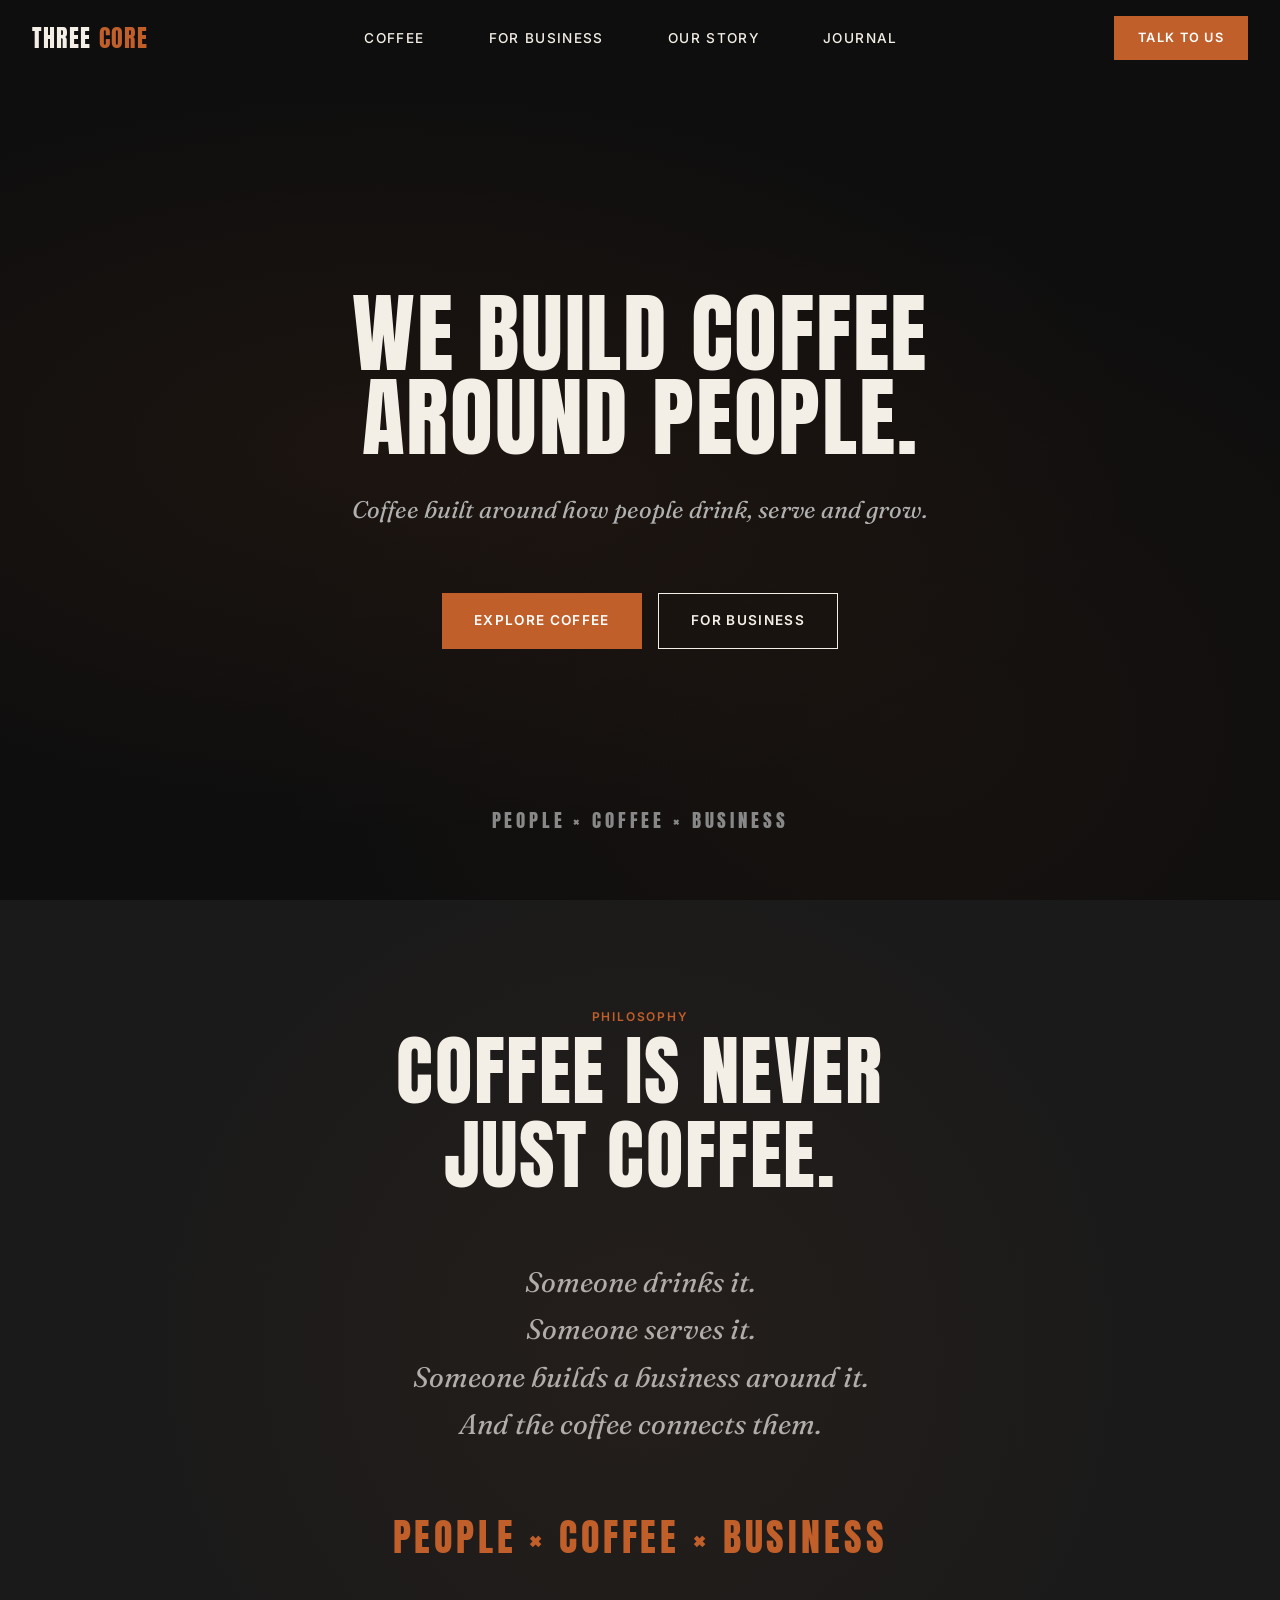
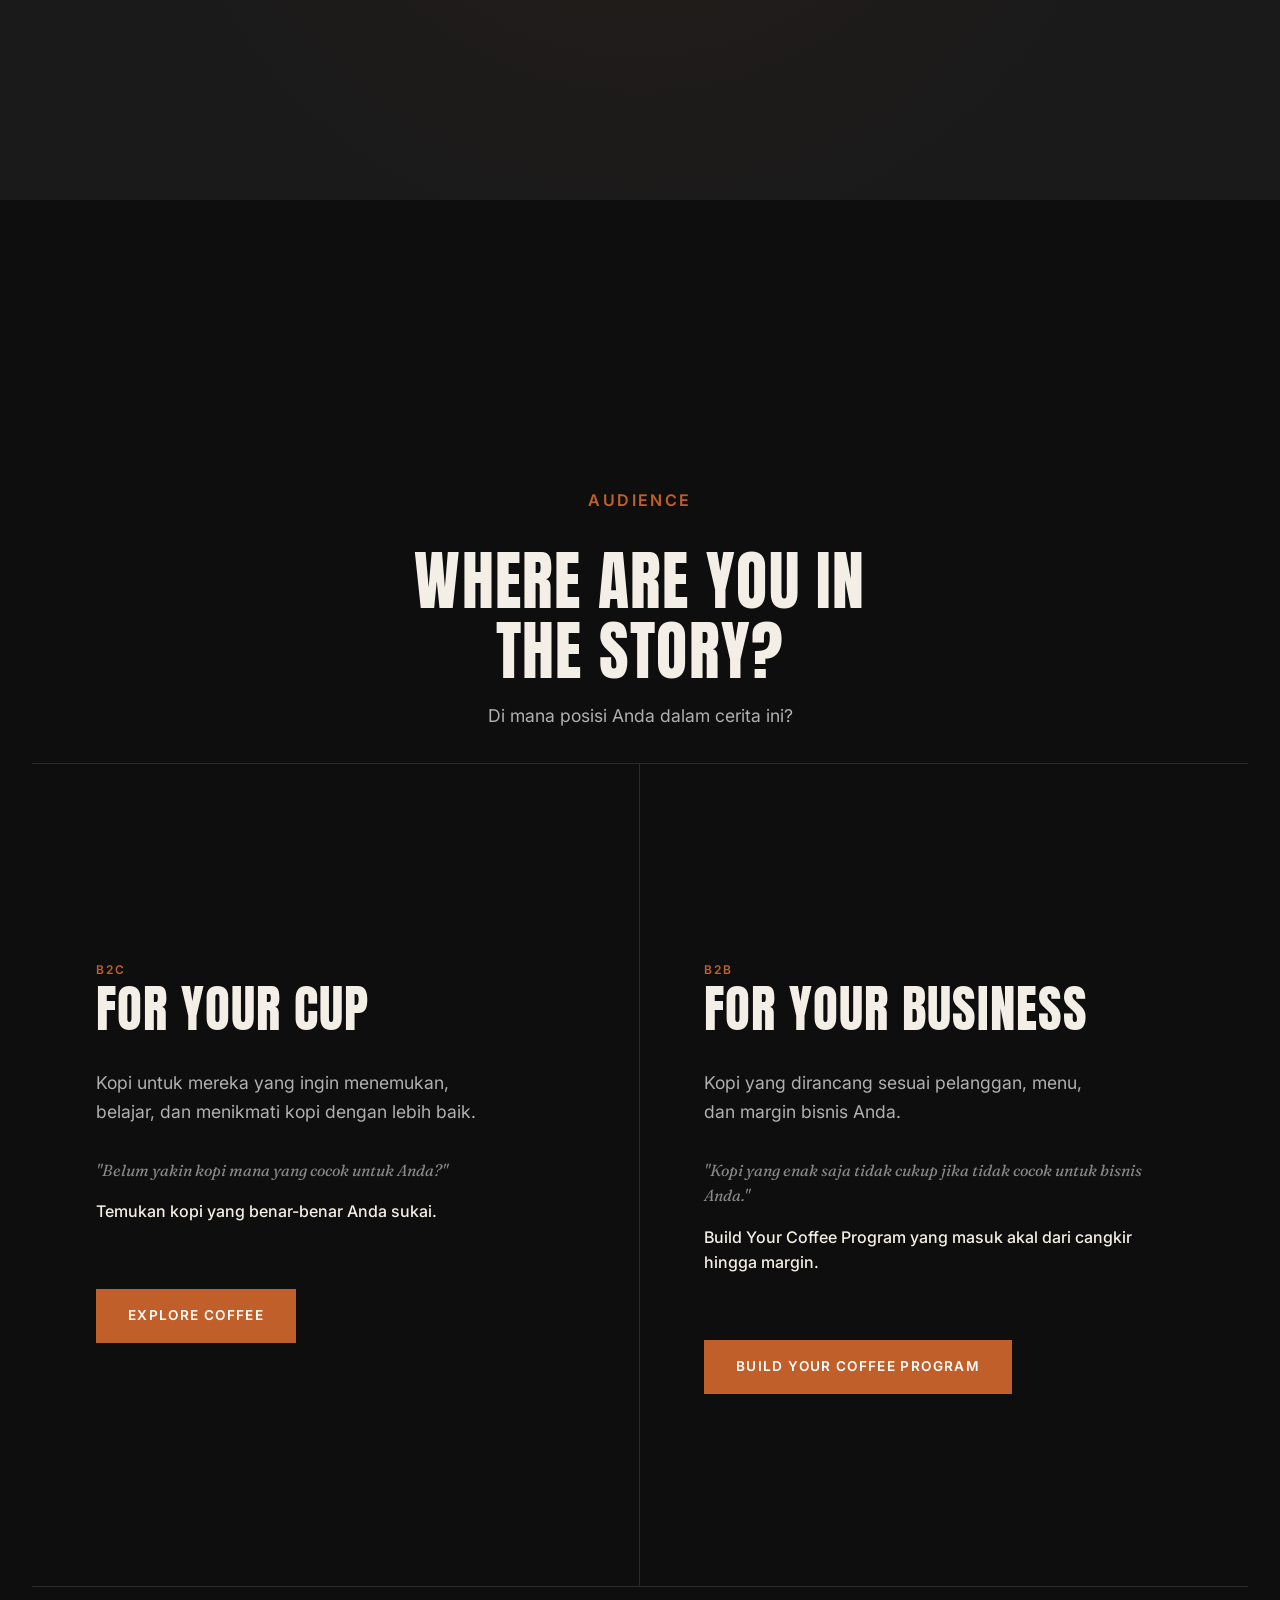
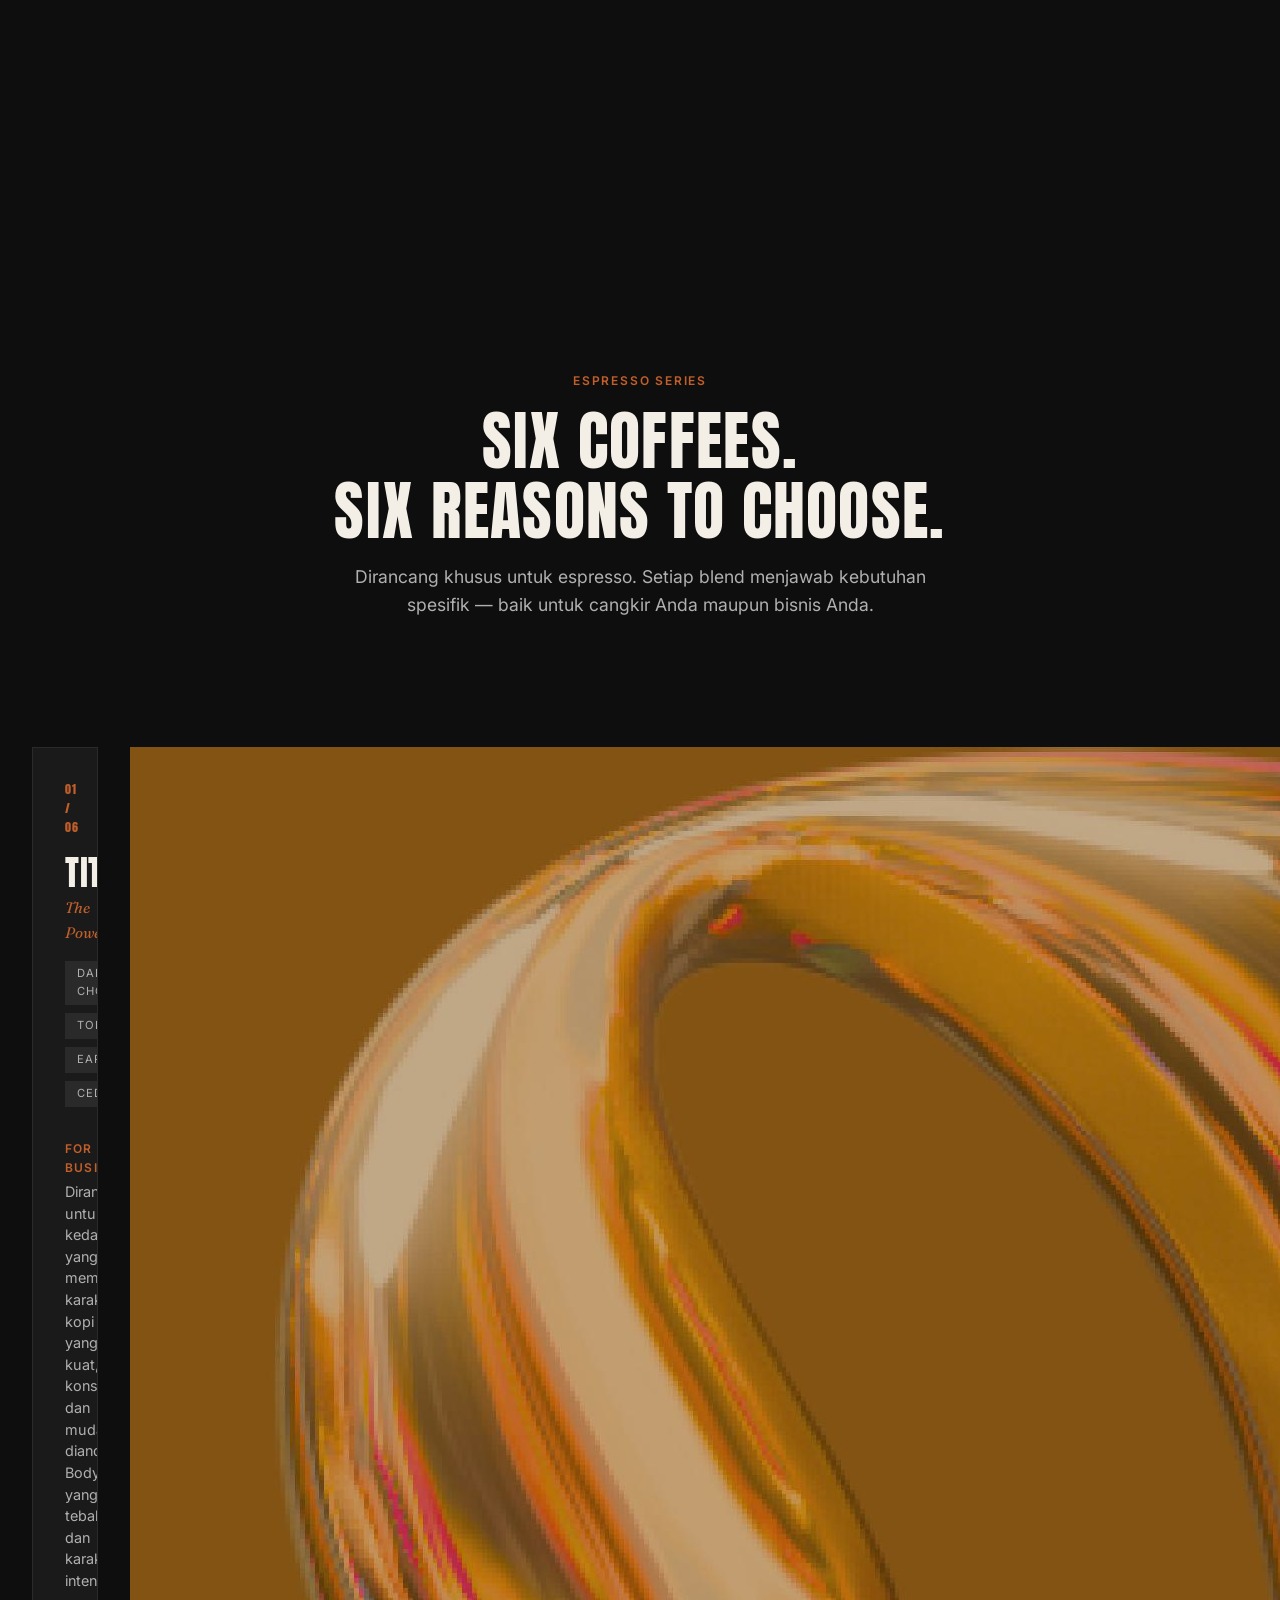
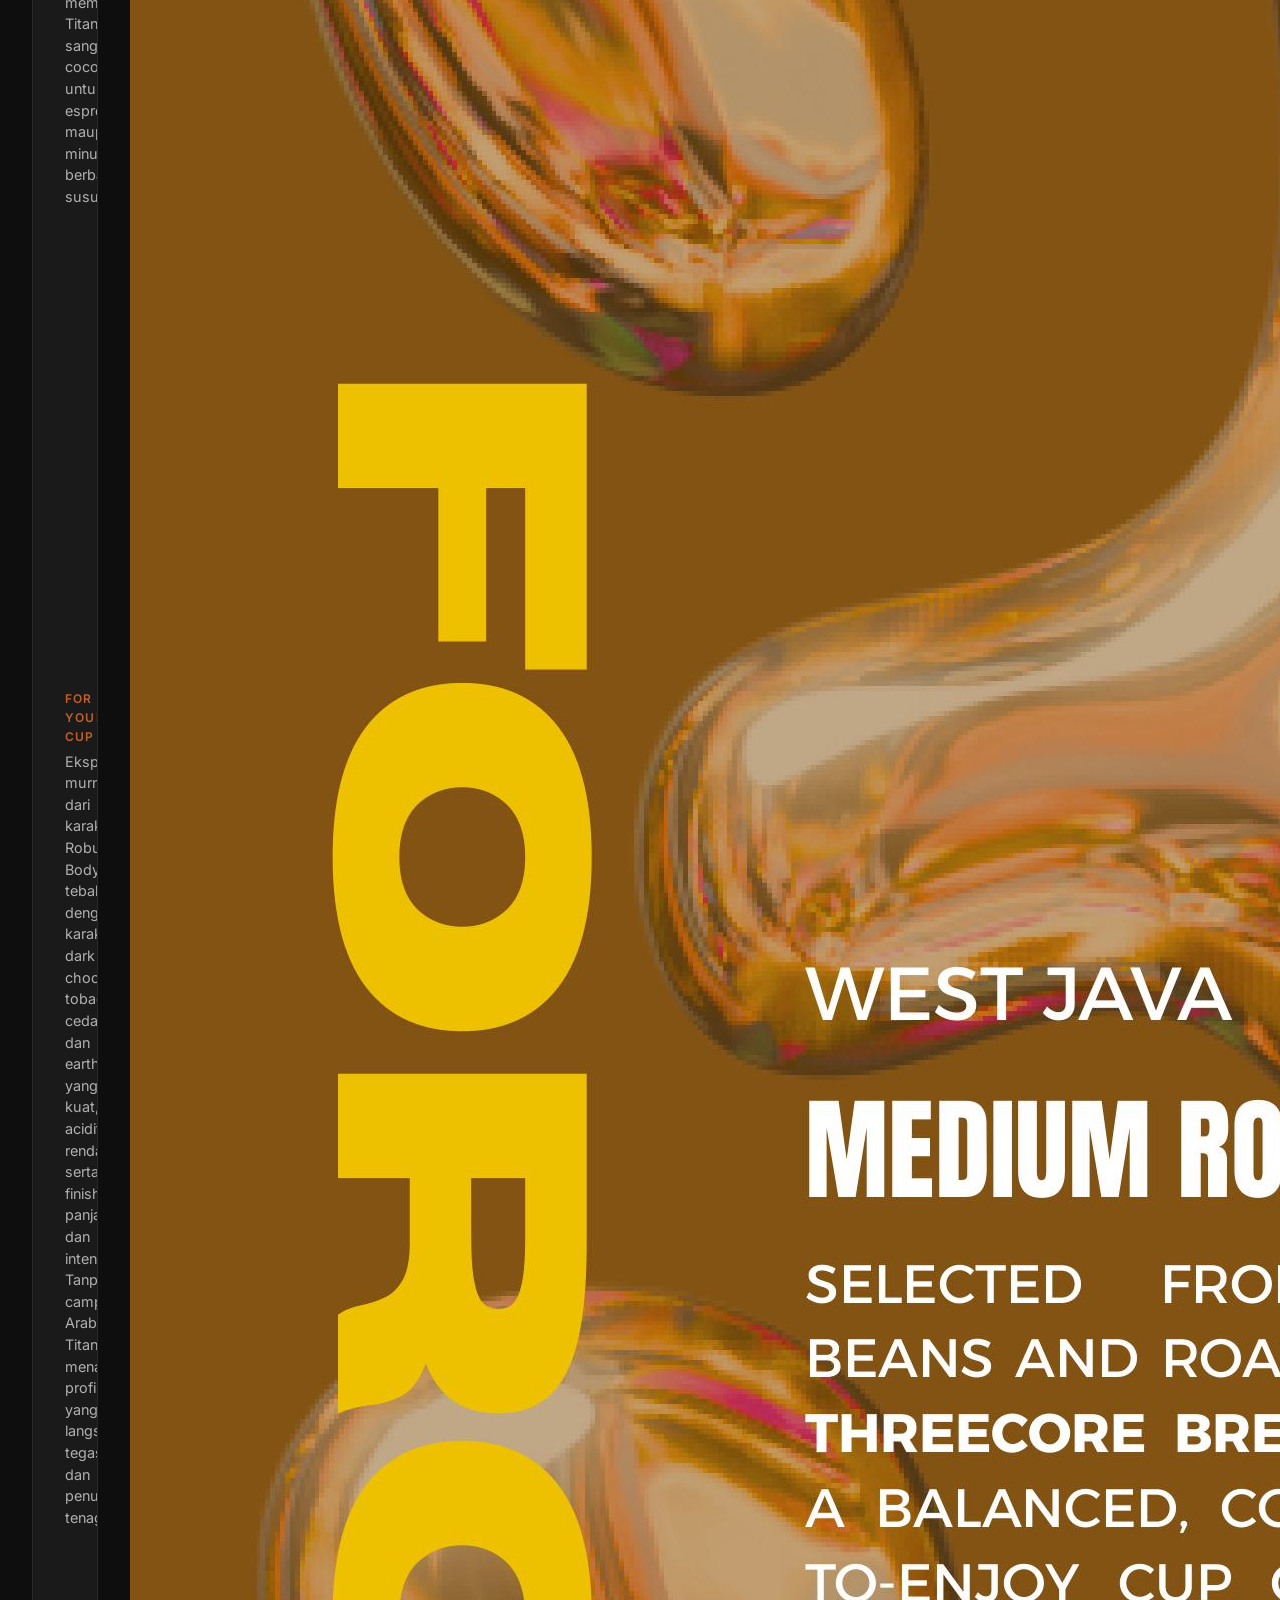
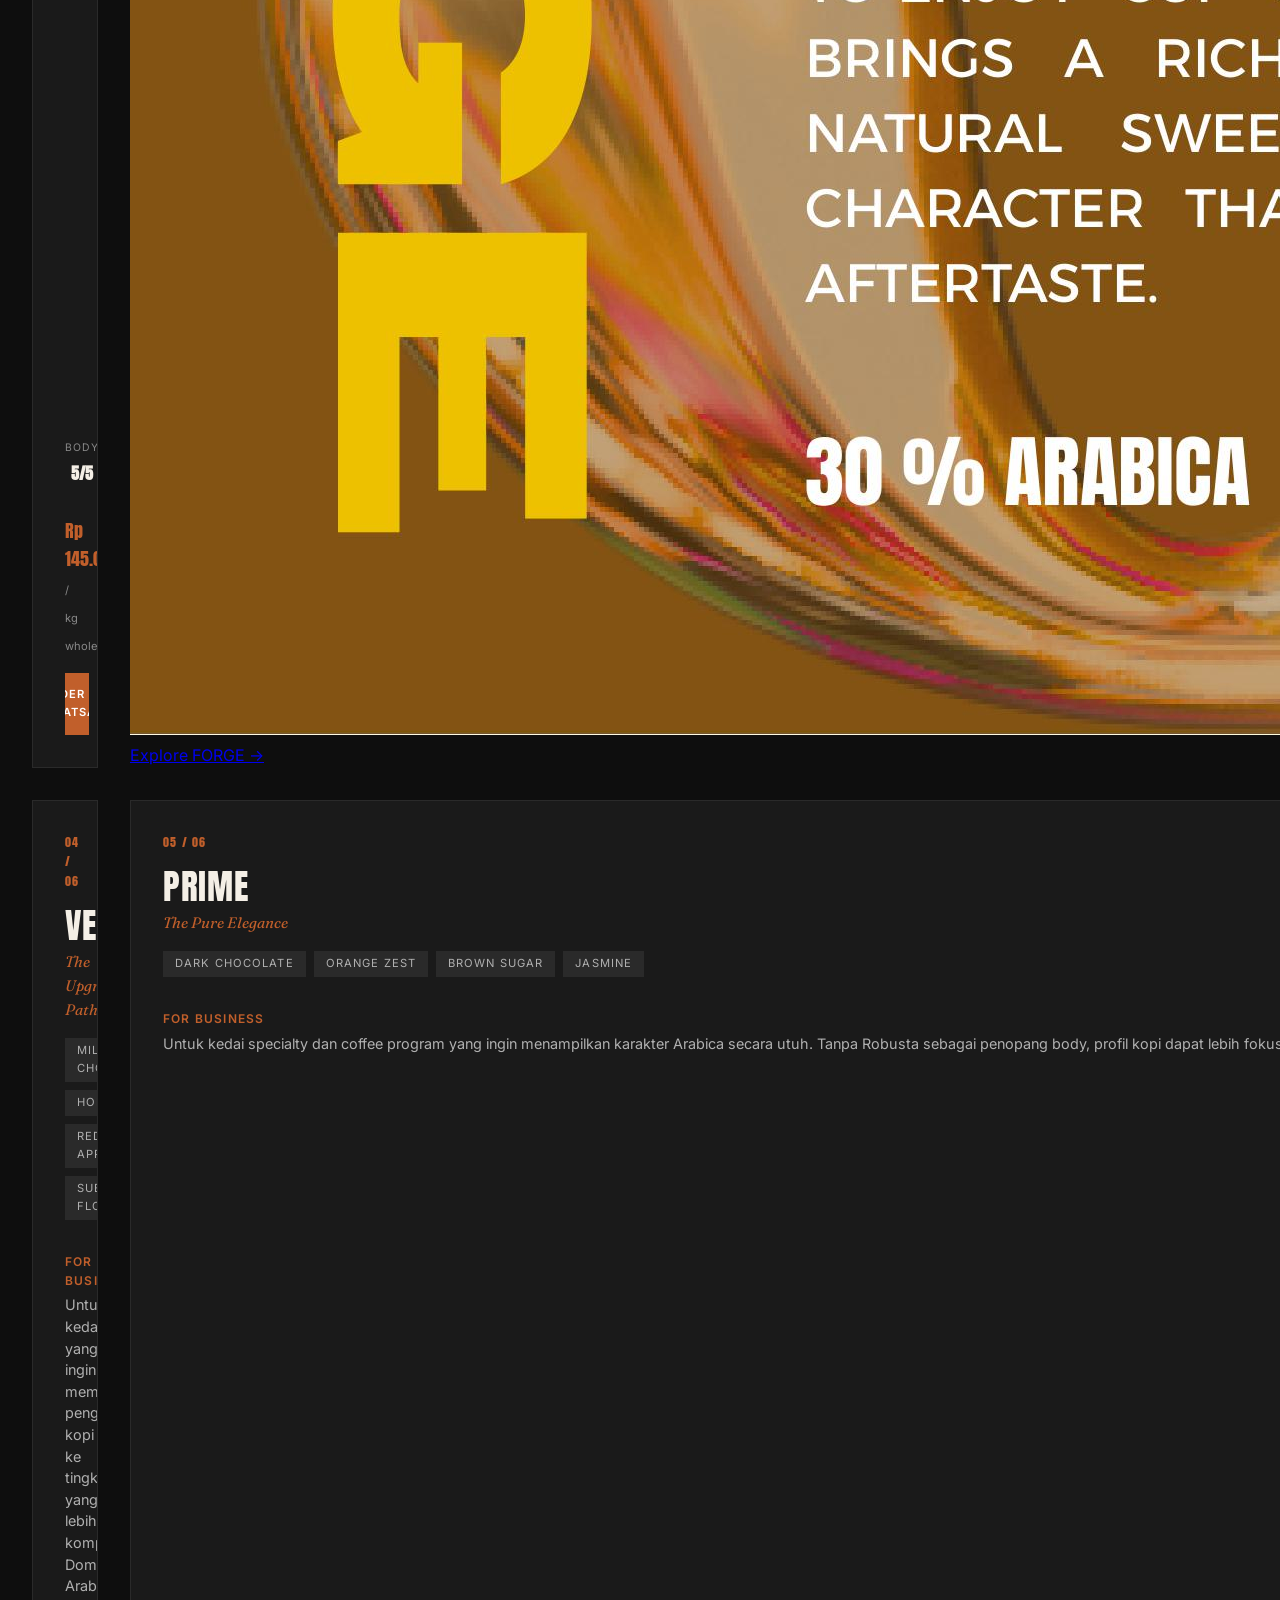
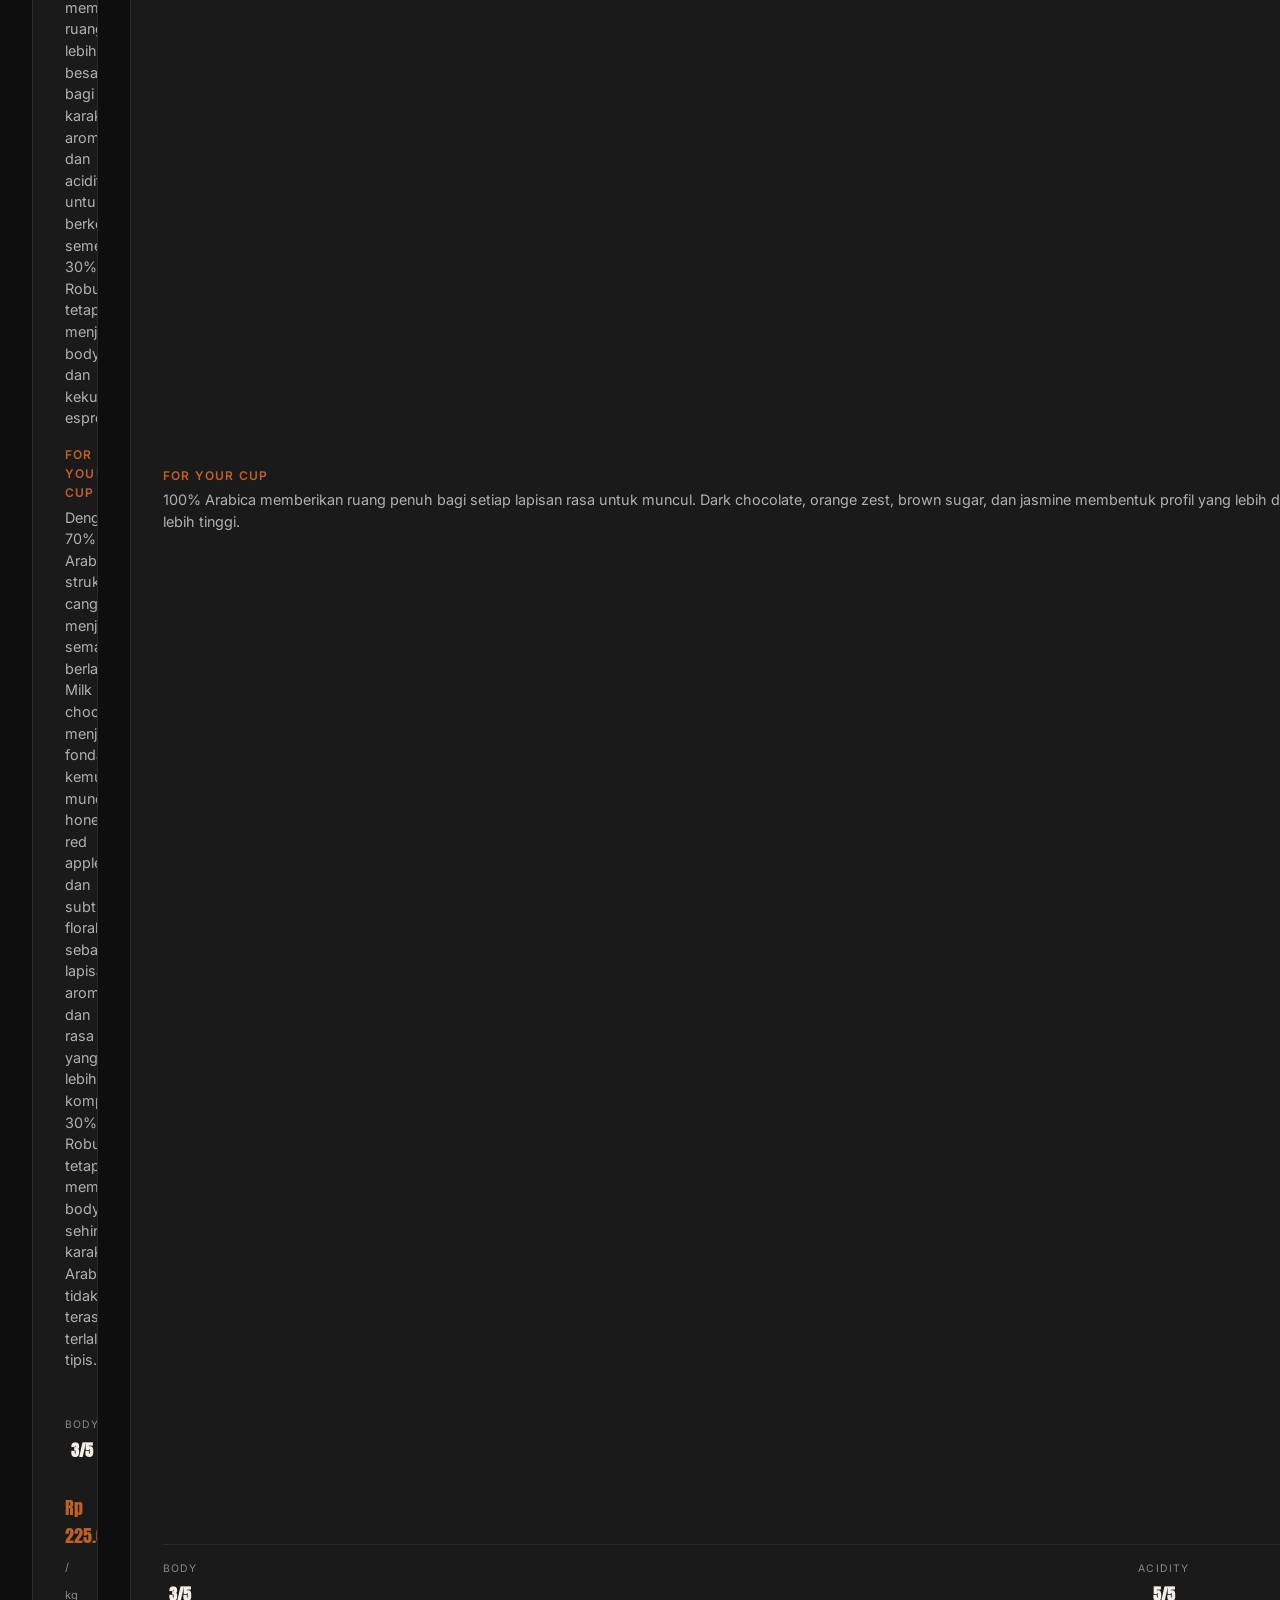
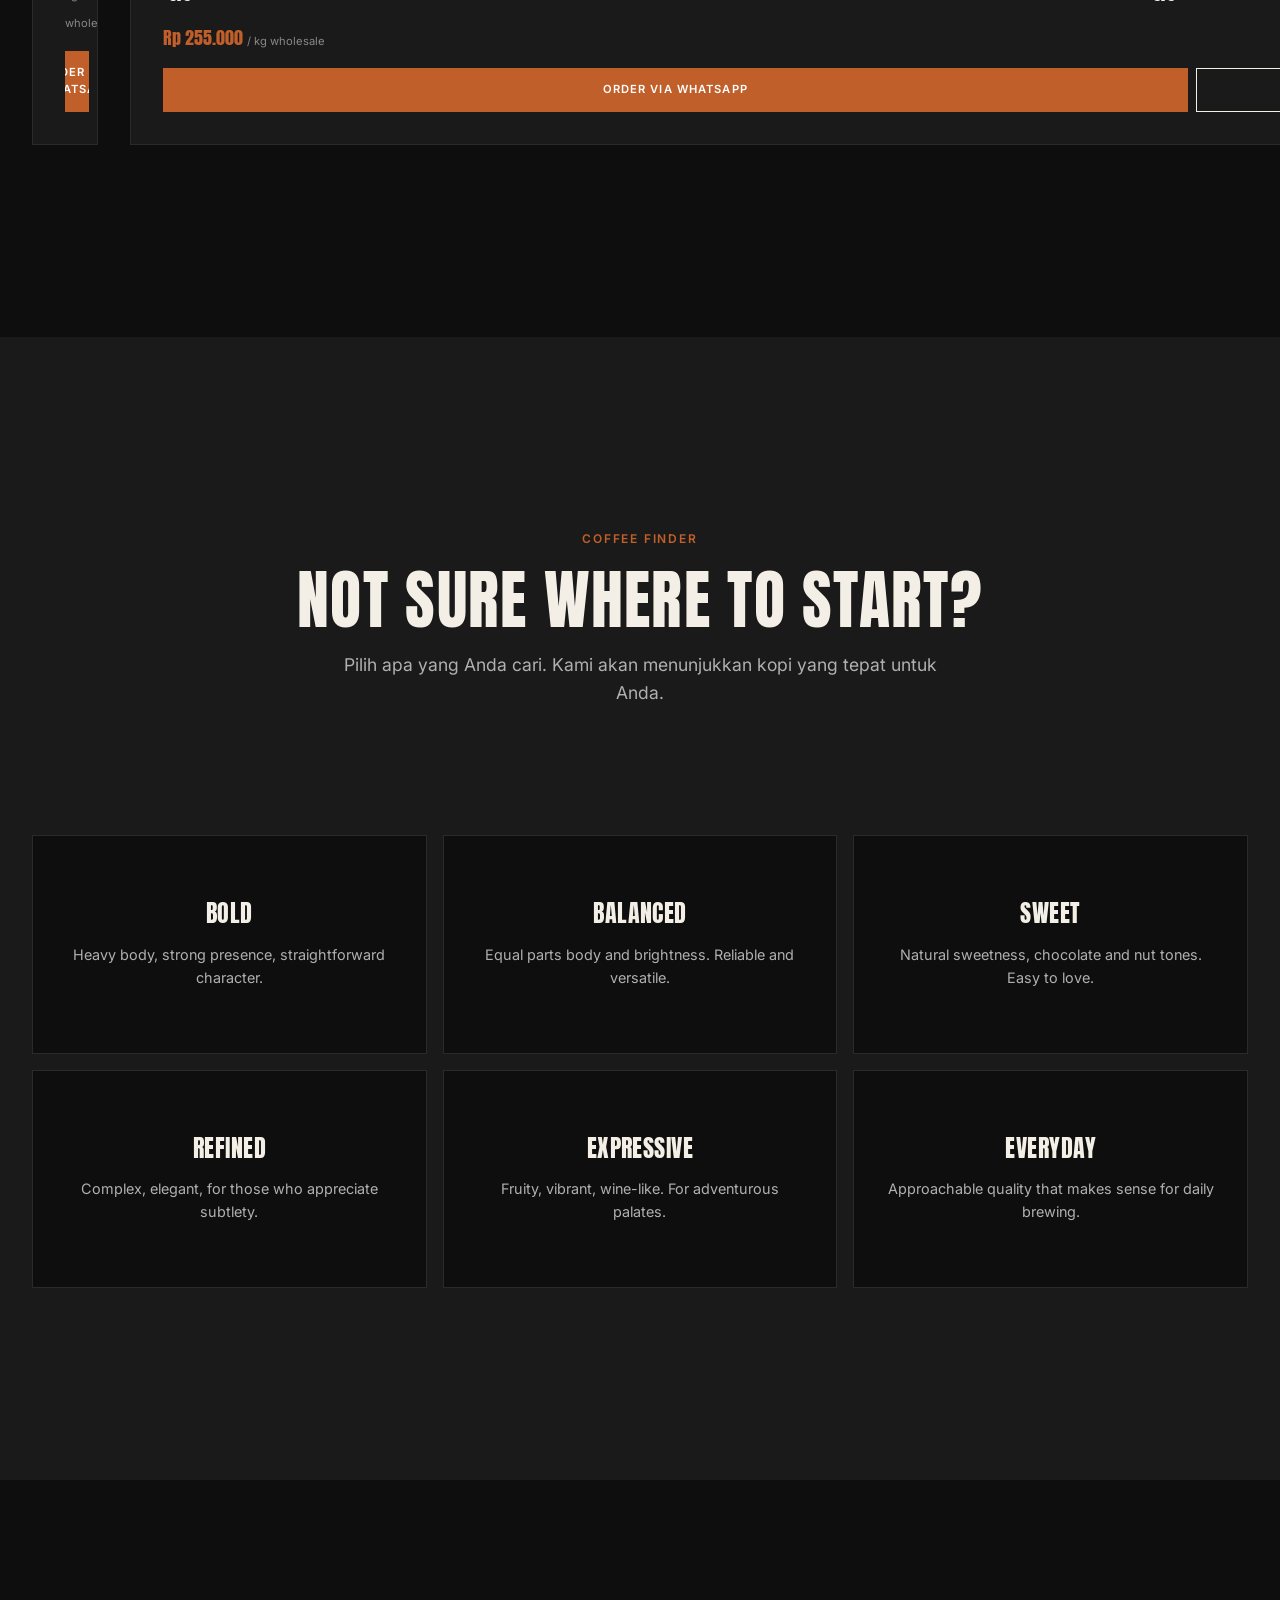
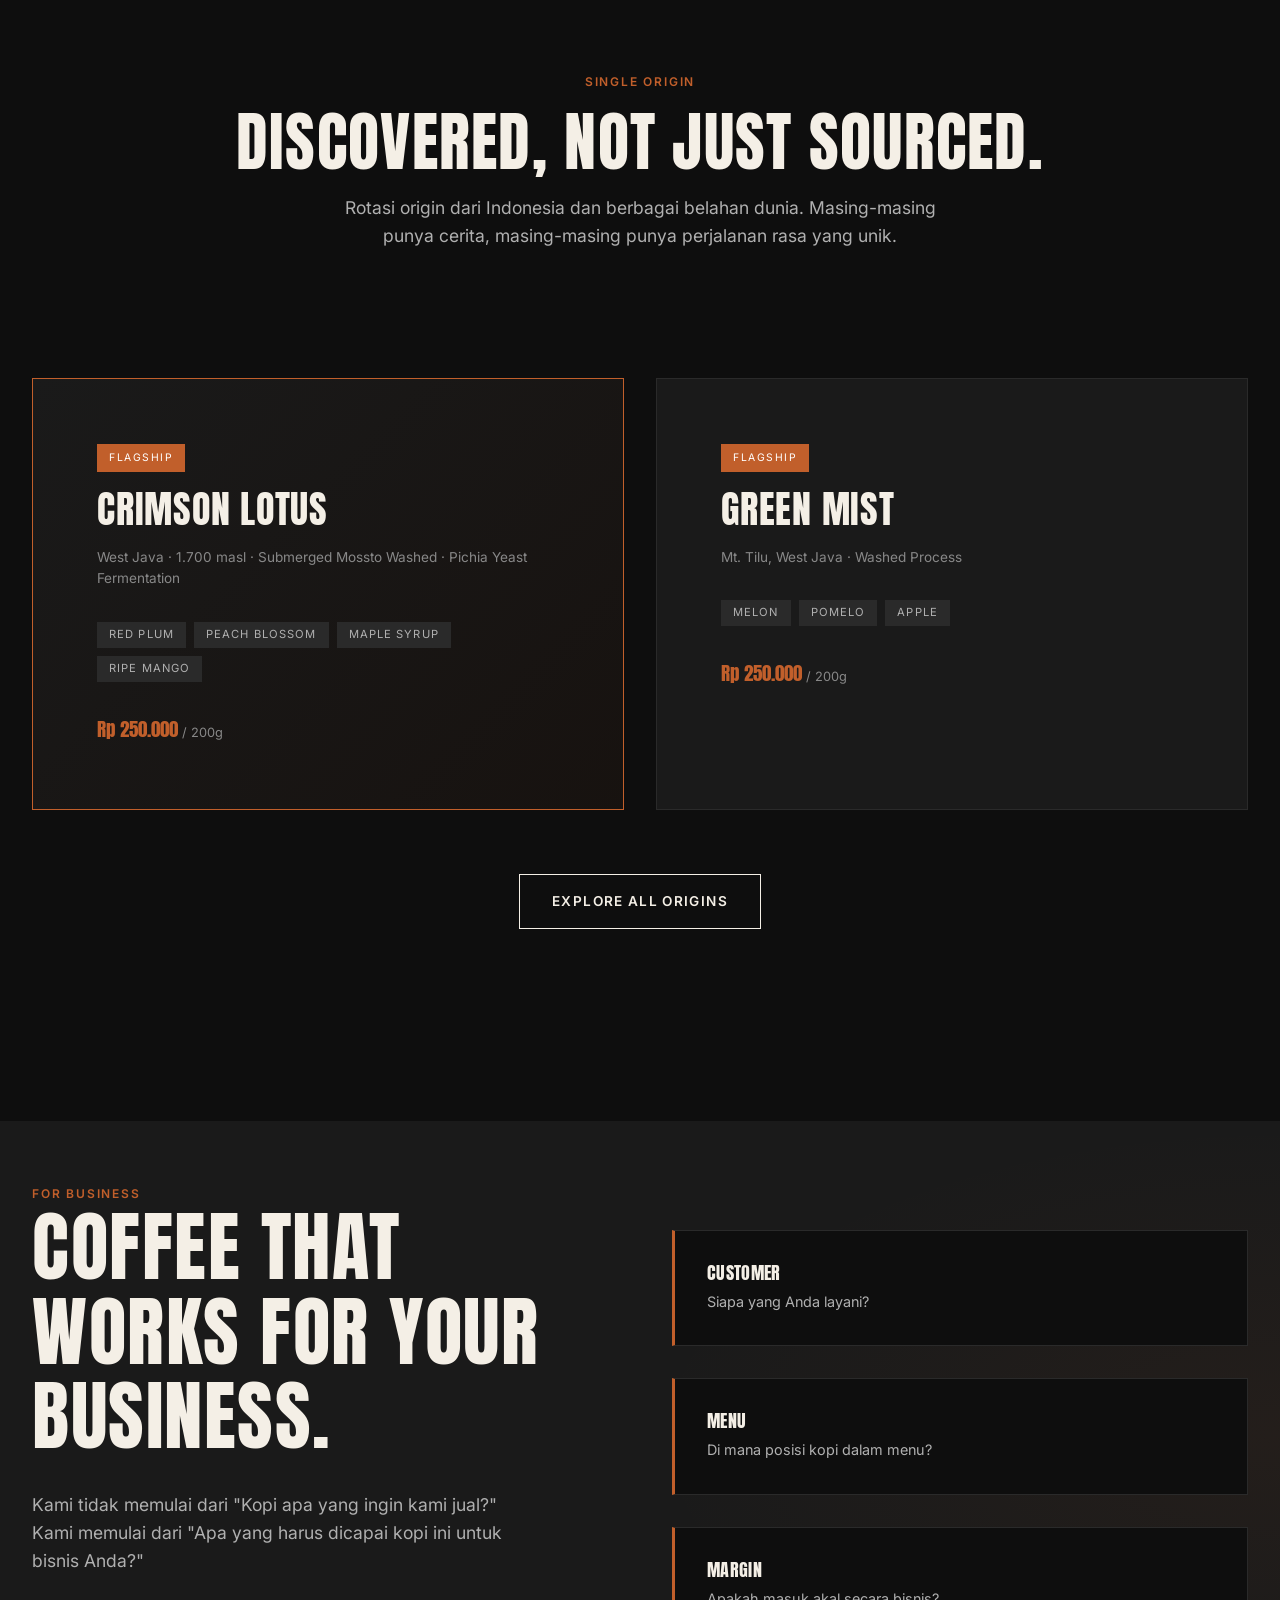
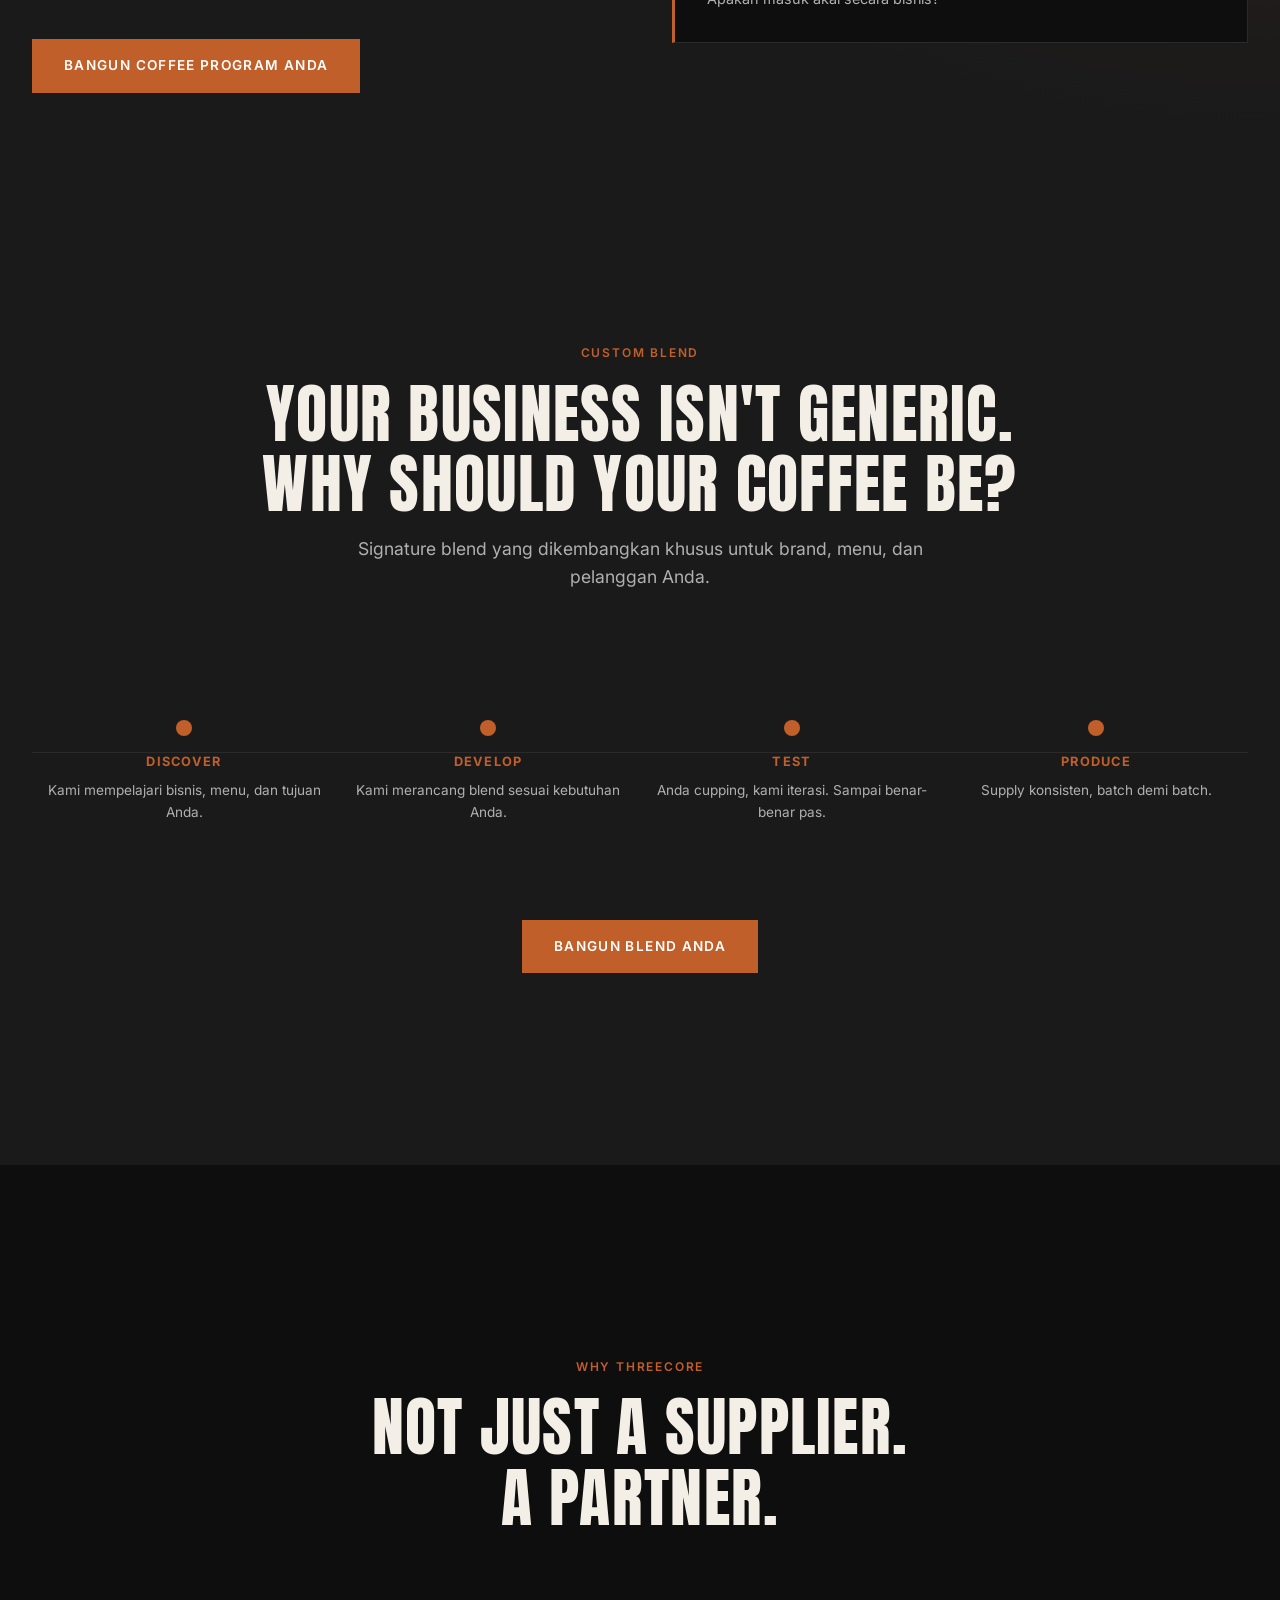
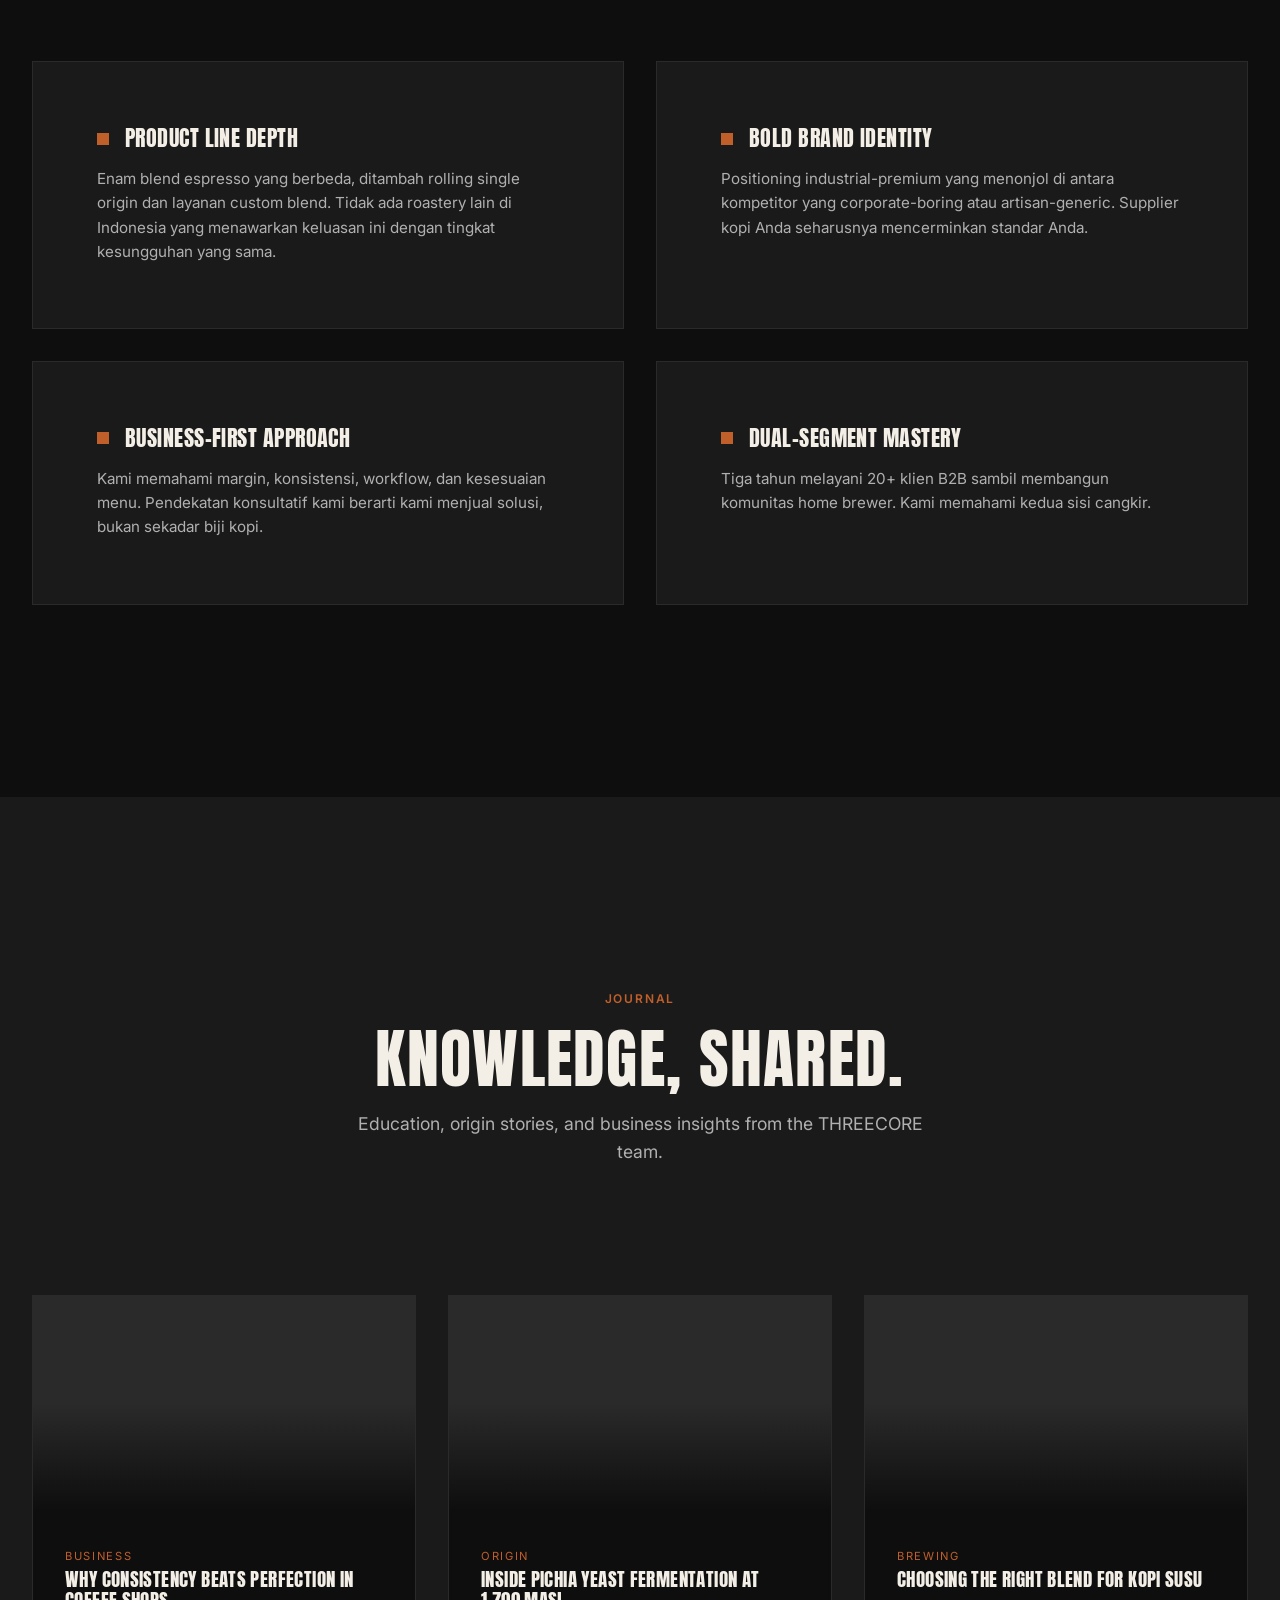
==== commit 131194f7: "Update index.html" ====
--- a/index.html
+++ b/index.html
@@ -137,34 +137,15 @@
         </div>
 
         <!-- FORGE -->
-        <div class="product-card reveal reveal-delay-2">
-          <div class="product-card-number">02 / 06</div>
-          <h3 class="product-card-name">FORGE</h3>
-          <p class="product-card-tagline">The Kopi Susu Master</p>
-          <div class="product-card-flavor">
-            <span class="flavor-tag">Milk Chocolate</span>
-            <span class="flavor-tag">Hazelnut</span>
-            <span class="flavor-tag">Brown Sugar</span>
-            <span class="flavor-tag">Caramel</span>
-          </div>
-          <div class="product-card-reason">
-            <h5>For Business</h5>
-            <p>Mempertahankan body dan kekuatan Robusta, dengan tambahan kompleksitas dari 30% Arabica. Hasilnya adalah blend yang tetap kuat untuk espresso dan minuman susu, namun memiliki karakter yang lebih berlapis.</p>
-          </div>
-          <div class="product-card-reason">
-            <h5>For Your Cup</h5>
-            <p>30% Arabica mulai membuka lapisan rasa baru di atas fondasi Robusta. Karakter dark chocolate dan earthy tetap dominan, sementara hazelnut dan brown sugar memberikan dimensi tambahan pada cangkir. Dibandingkan Titan, Forge terasa lebih berlapis dan aromatik tanpa kehilangan body khas Robusta.</p>
-          </div>
-          <div class="product-card-meta">
-            <div class="meta-item"><span>Body</span><strong>4/5</strong></div>
-            <div class="meta-item"><span>Acidity</span><strong>2/5</strong></div>
-            <div class="meta-item"><span>Blend</span><strong>30/70 A/R</strong></div>
-          </div>
-          <div class="product-card-price">Rp 175.000 <span style="font-size:0.7rem;color:var(--tcr-gray);font-family:var(--font-body);">/ kg wholesale</span></div>
-          <div class="product-card-actions">
-            <a href="product-forge.html" class="btn btn-ghost">Explore FORGE</a>
-          </div>
-        </div>
+        <a href="product-forge.html" class="product-card-poster reveal reveal-delay-2">
+          <div class="product-card-poster-img">
+            <img src="images/products/forge.jpg" alt="FORGE - The Kopi Susu Master">
+          </div>
+          <div class="product-card-poster-cta">
+          <span>Explore FORGE</span>
+          <span class="arrow">→</span>
+          </div>
+        </a>
 
         <!-- TORQUE -->
         <div class="product-card reveal reveal-delay-3">
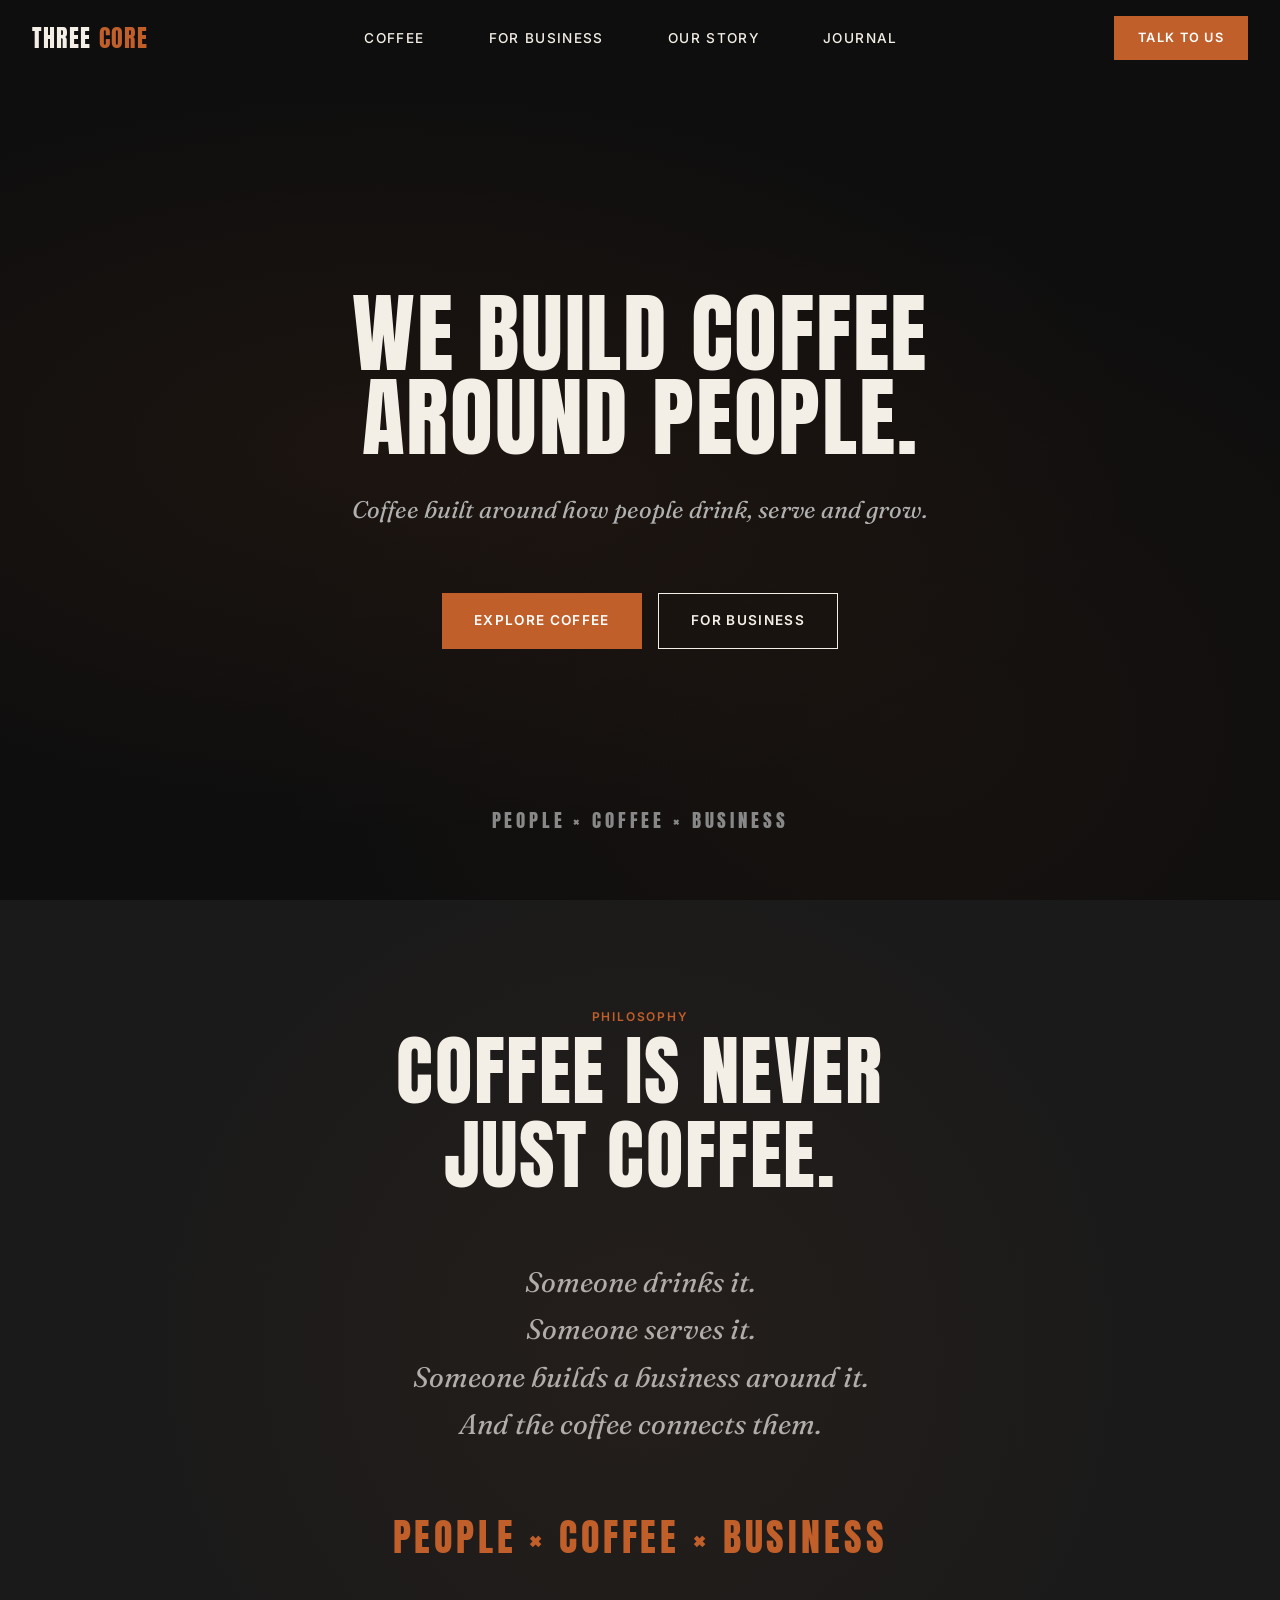
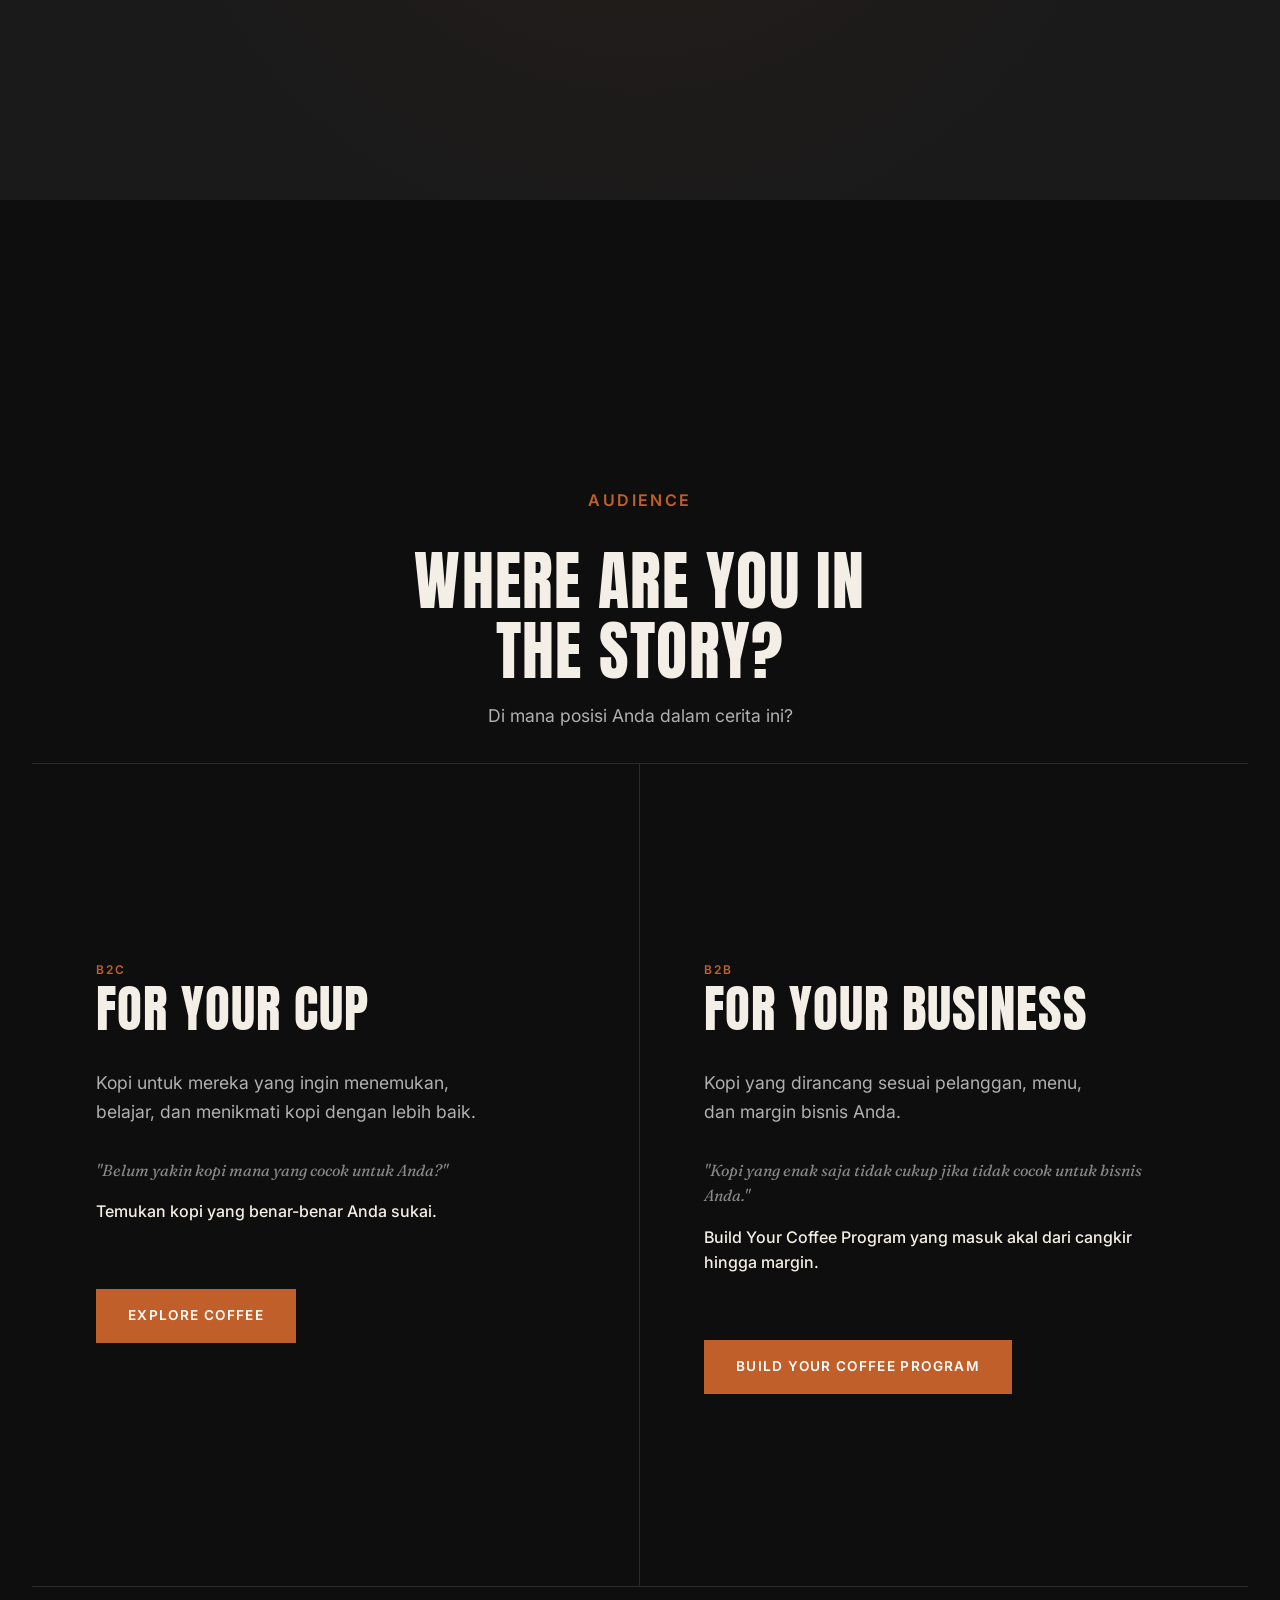
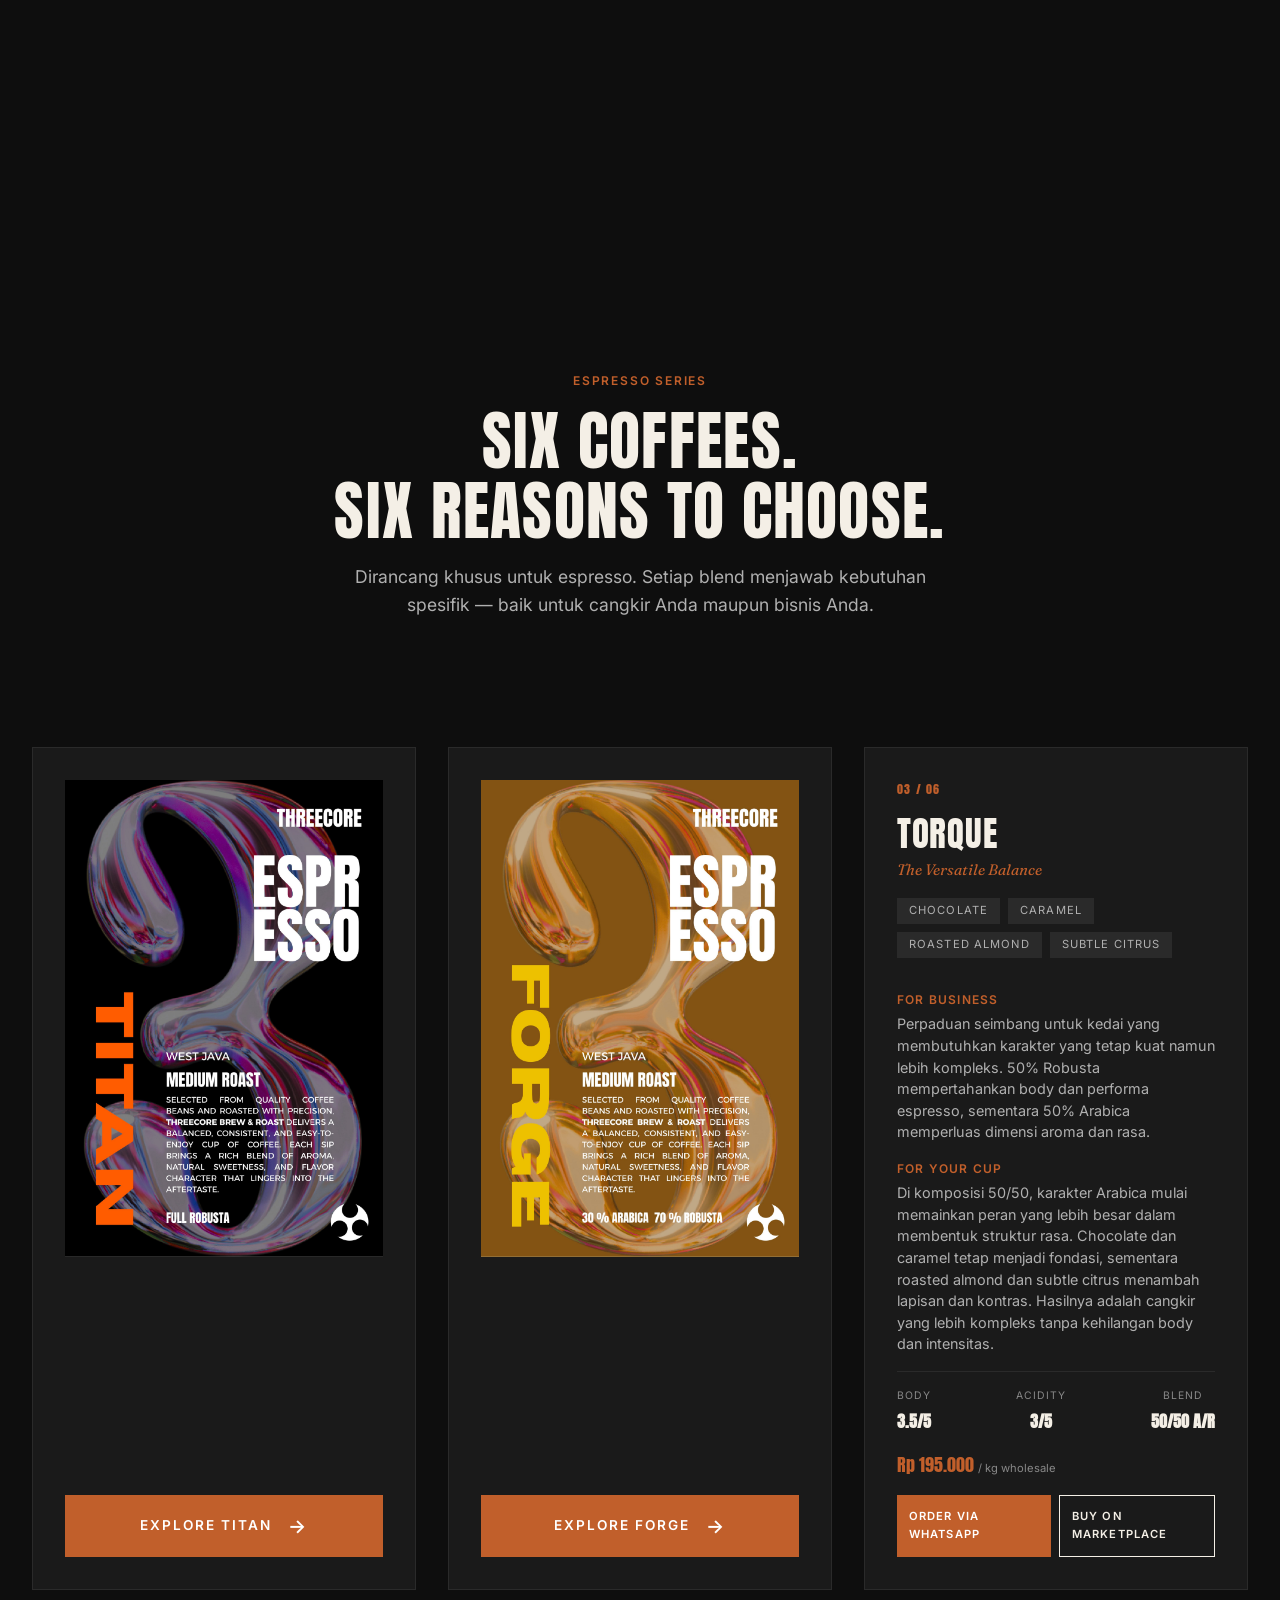
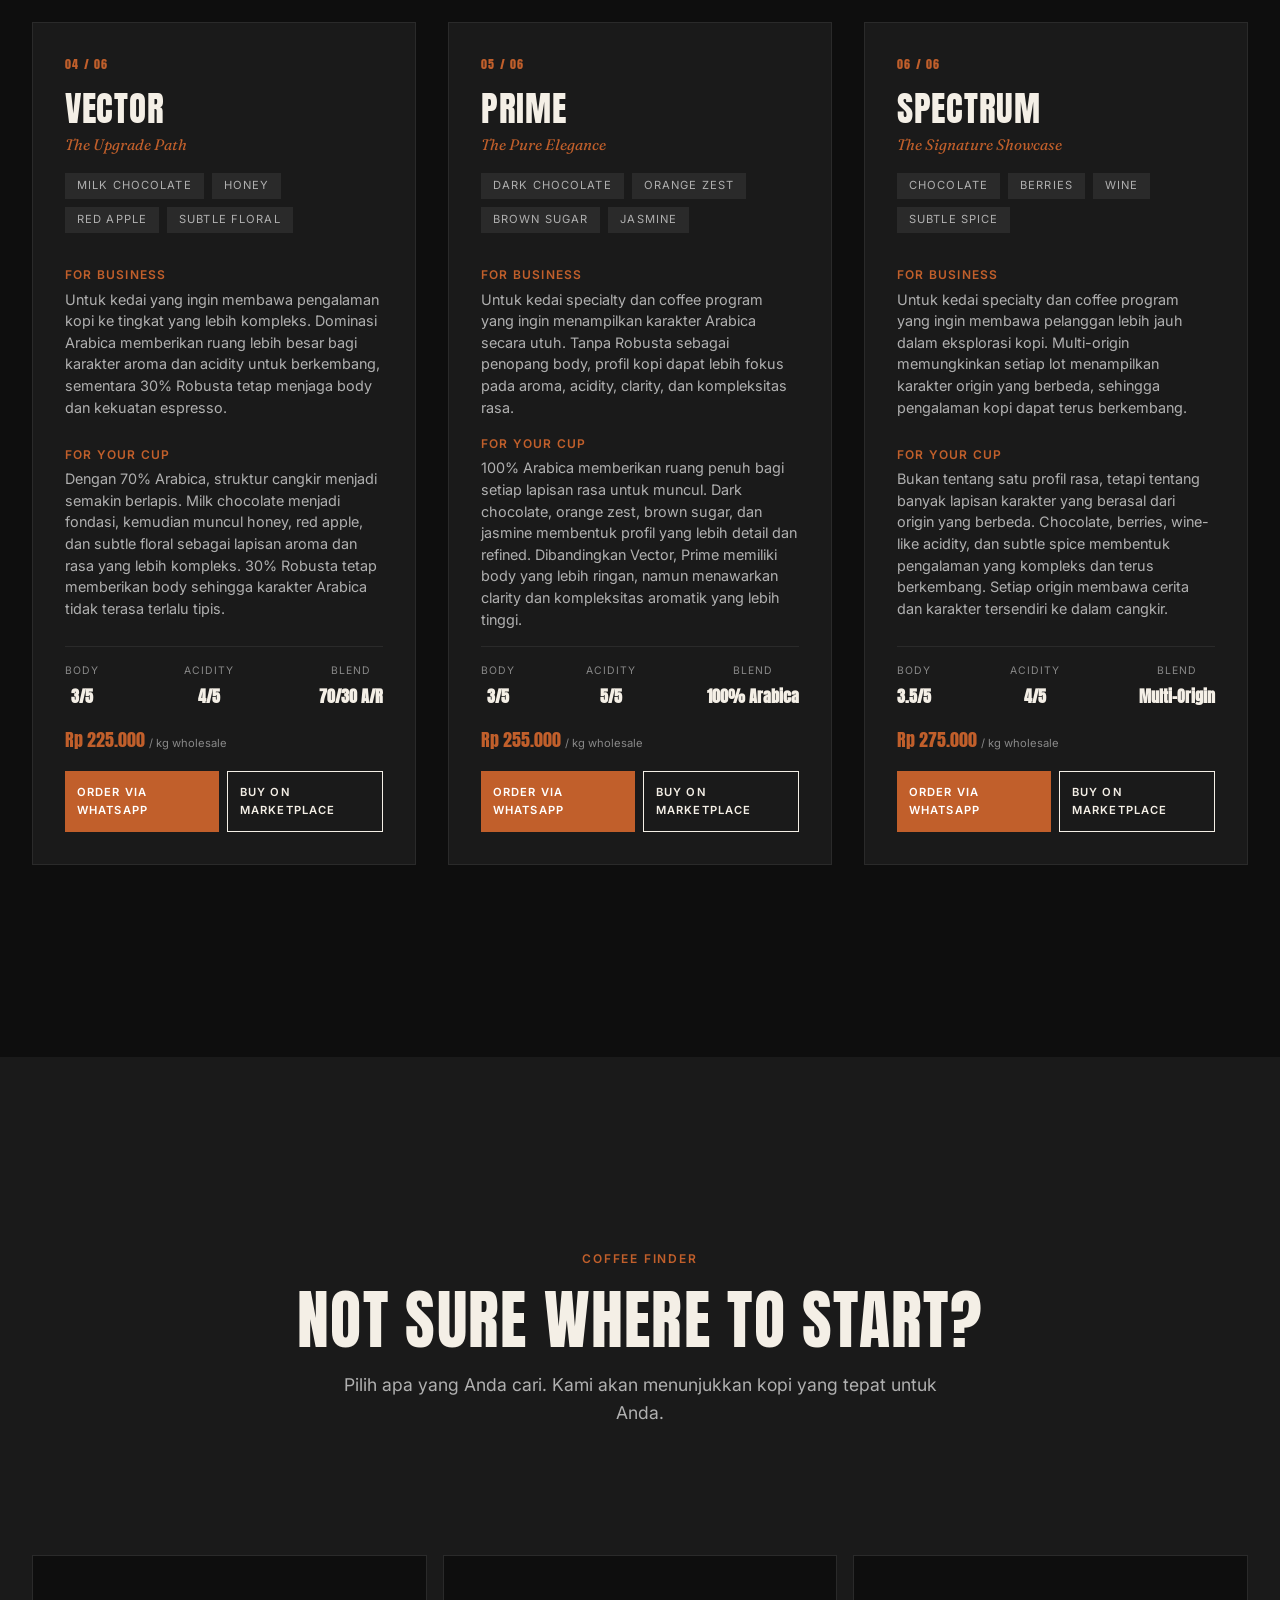
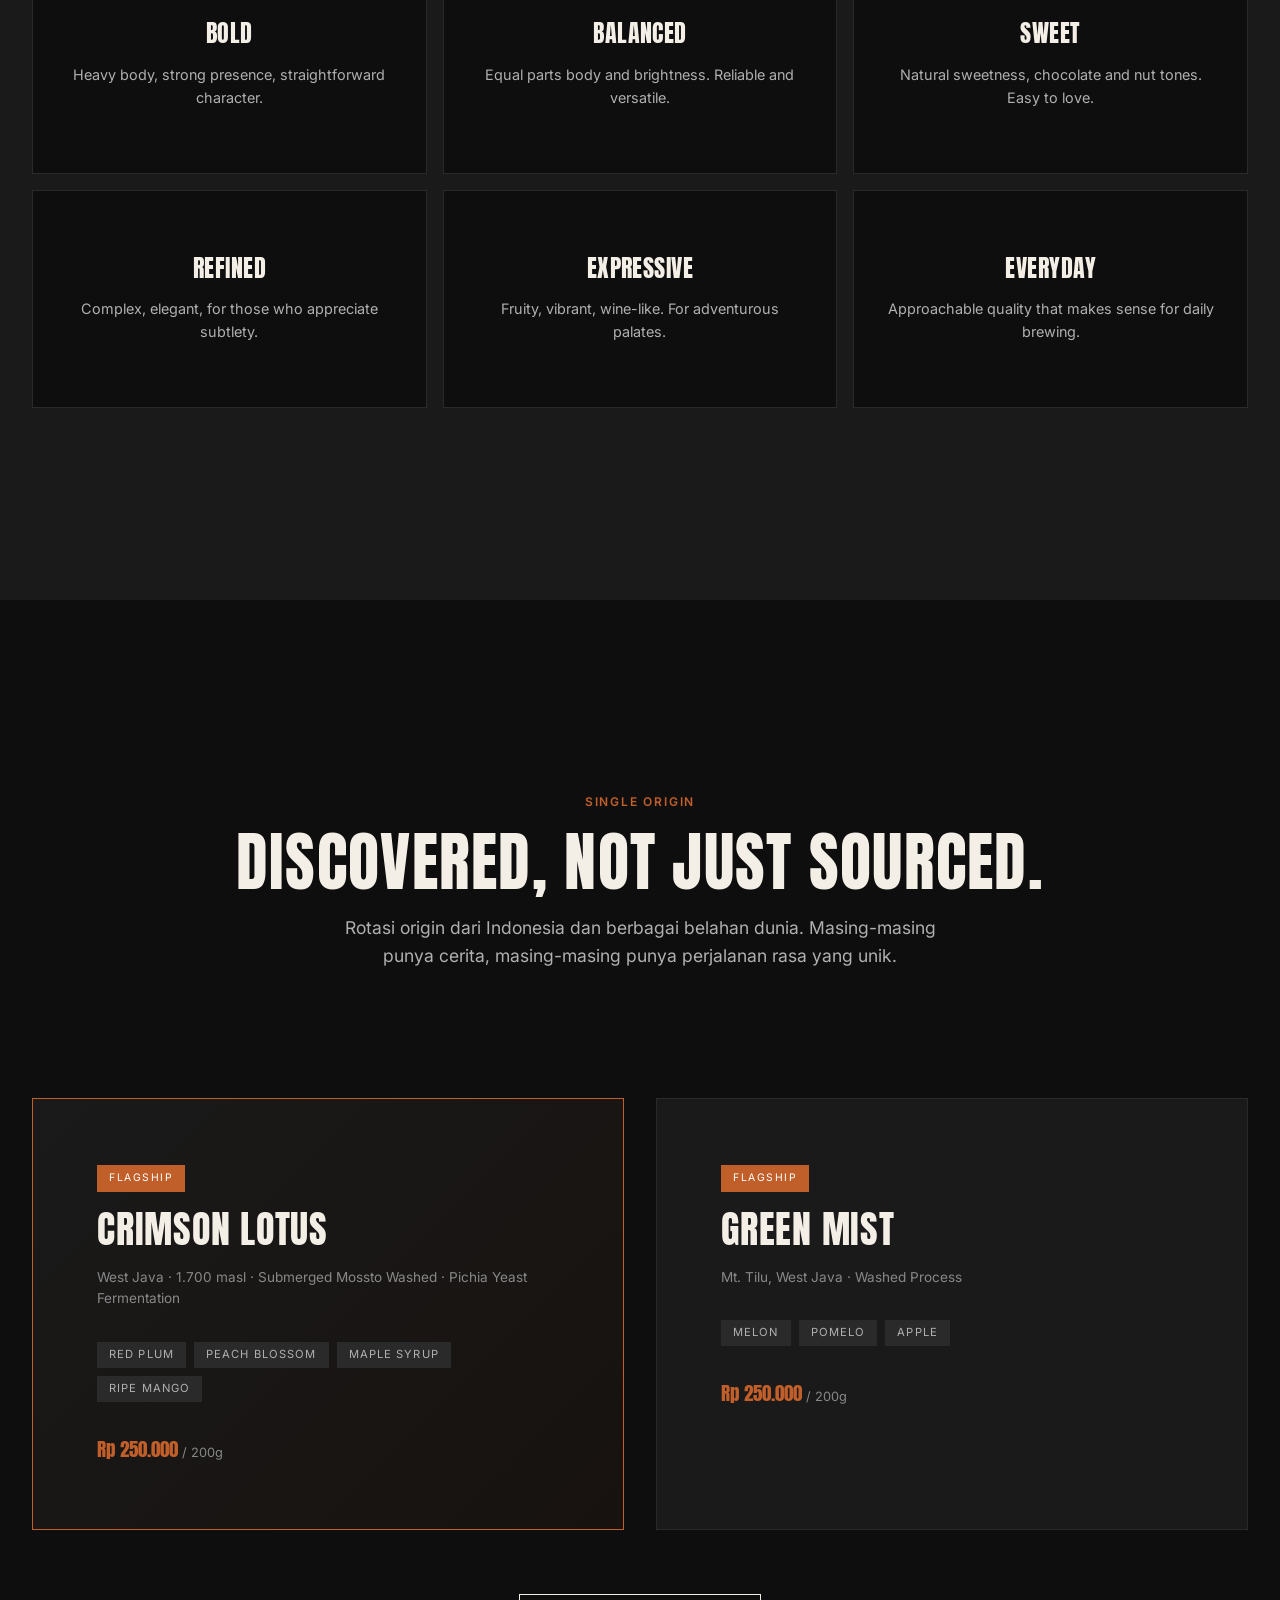
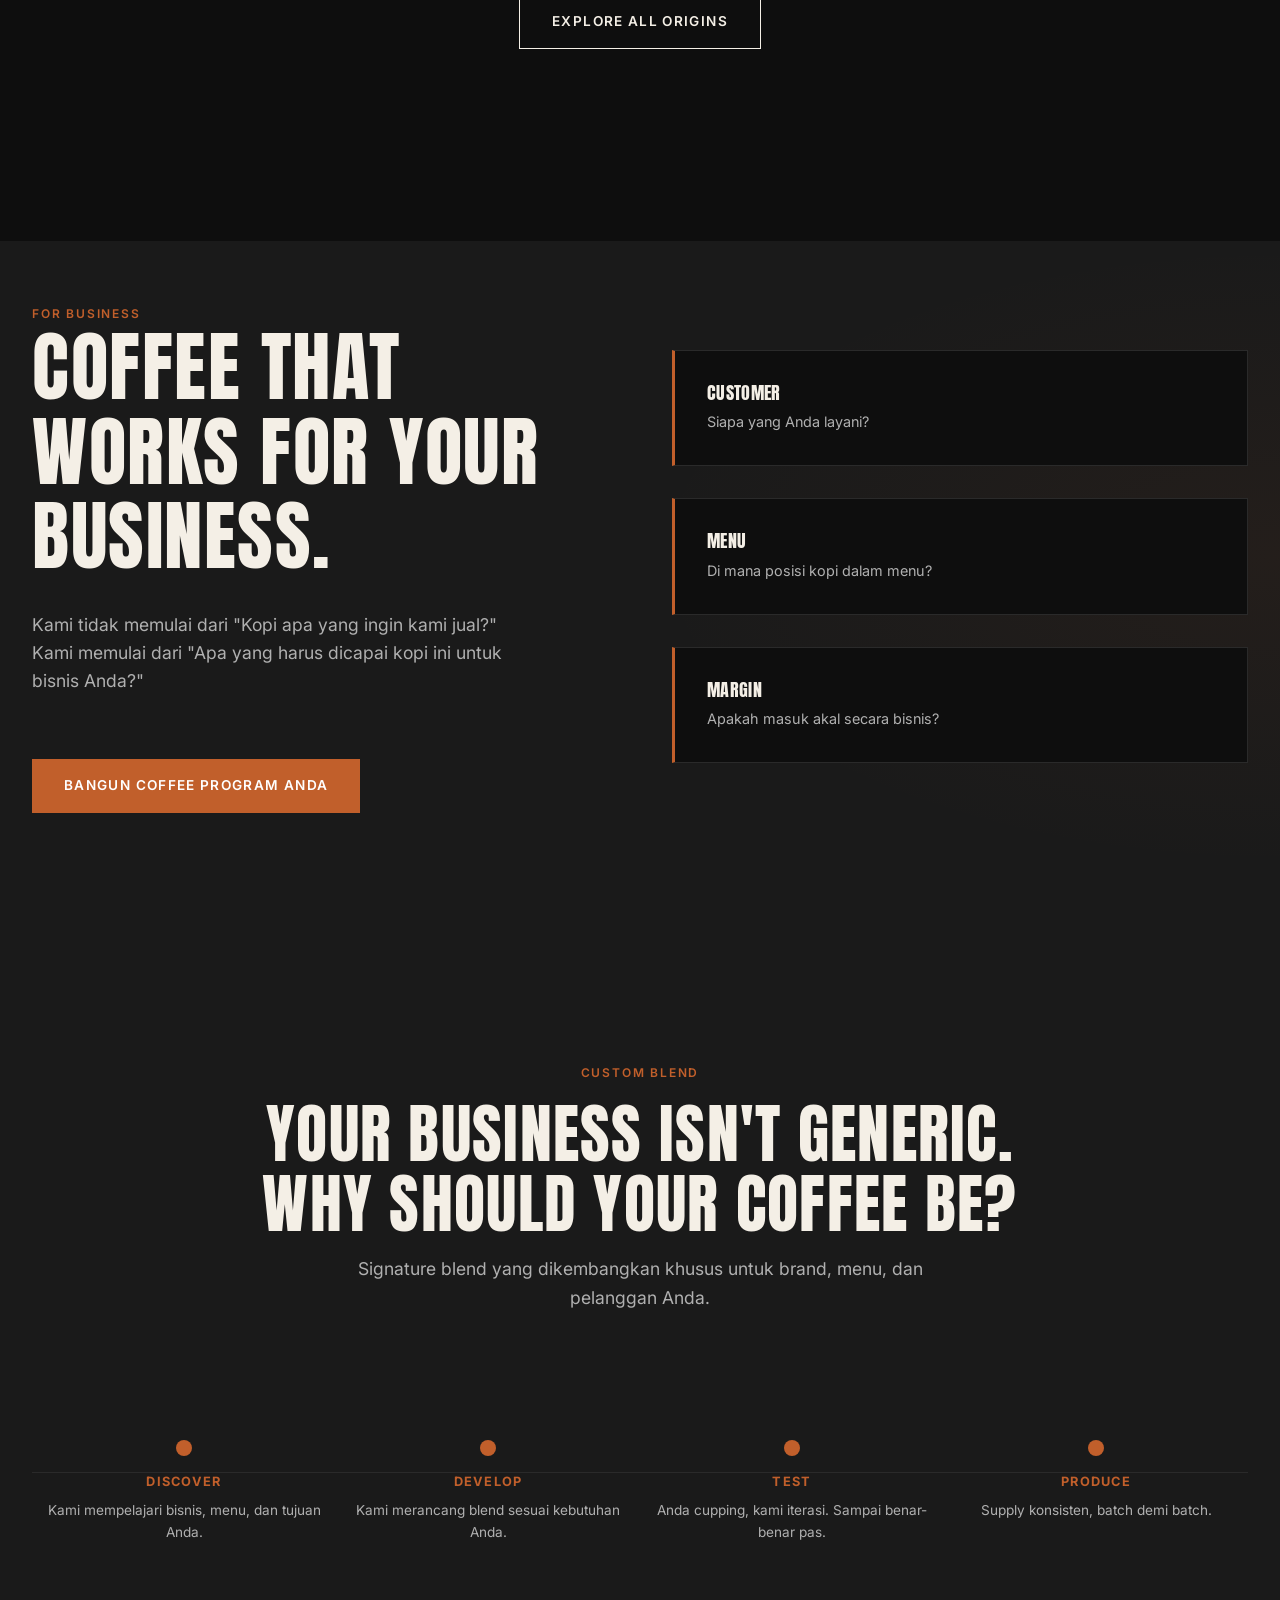
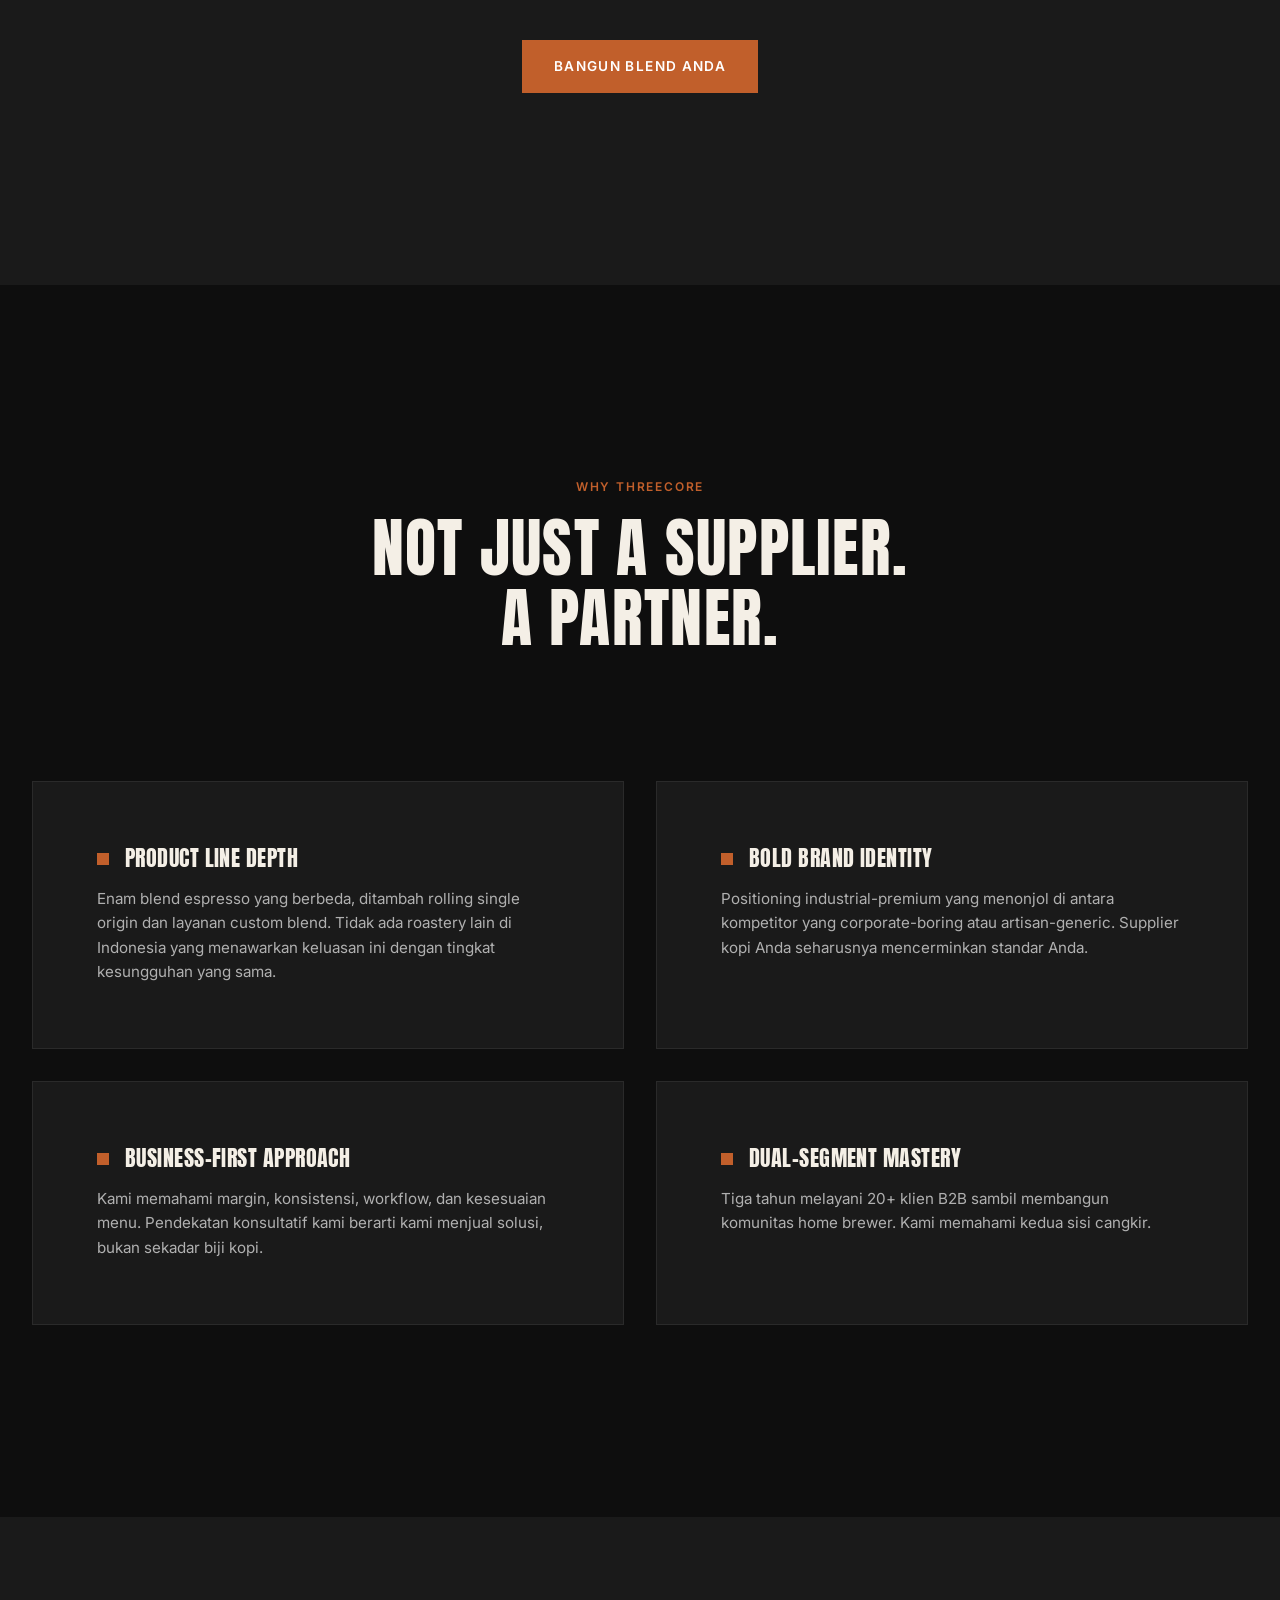
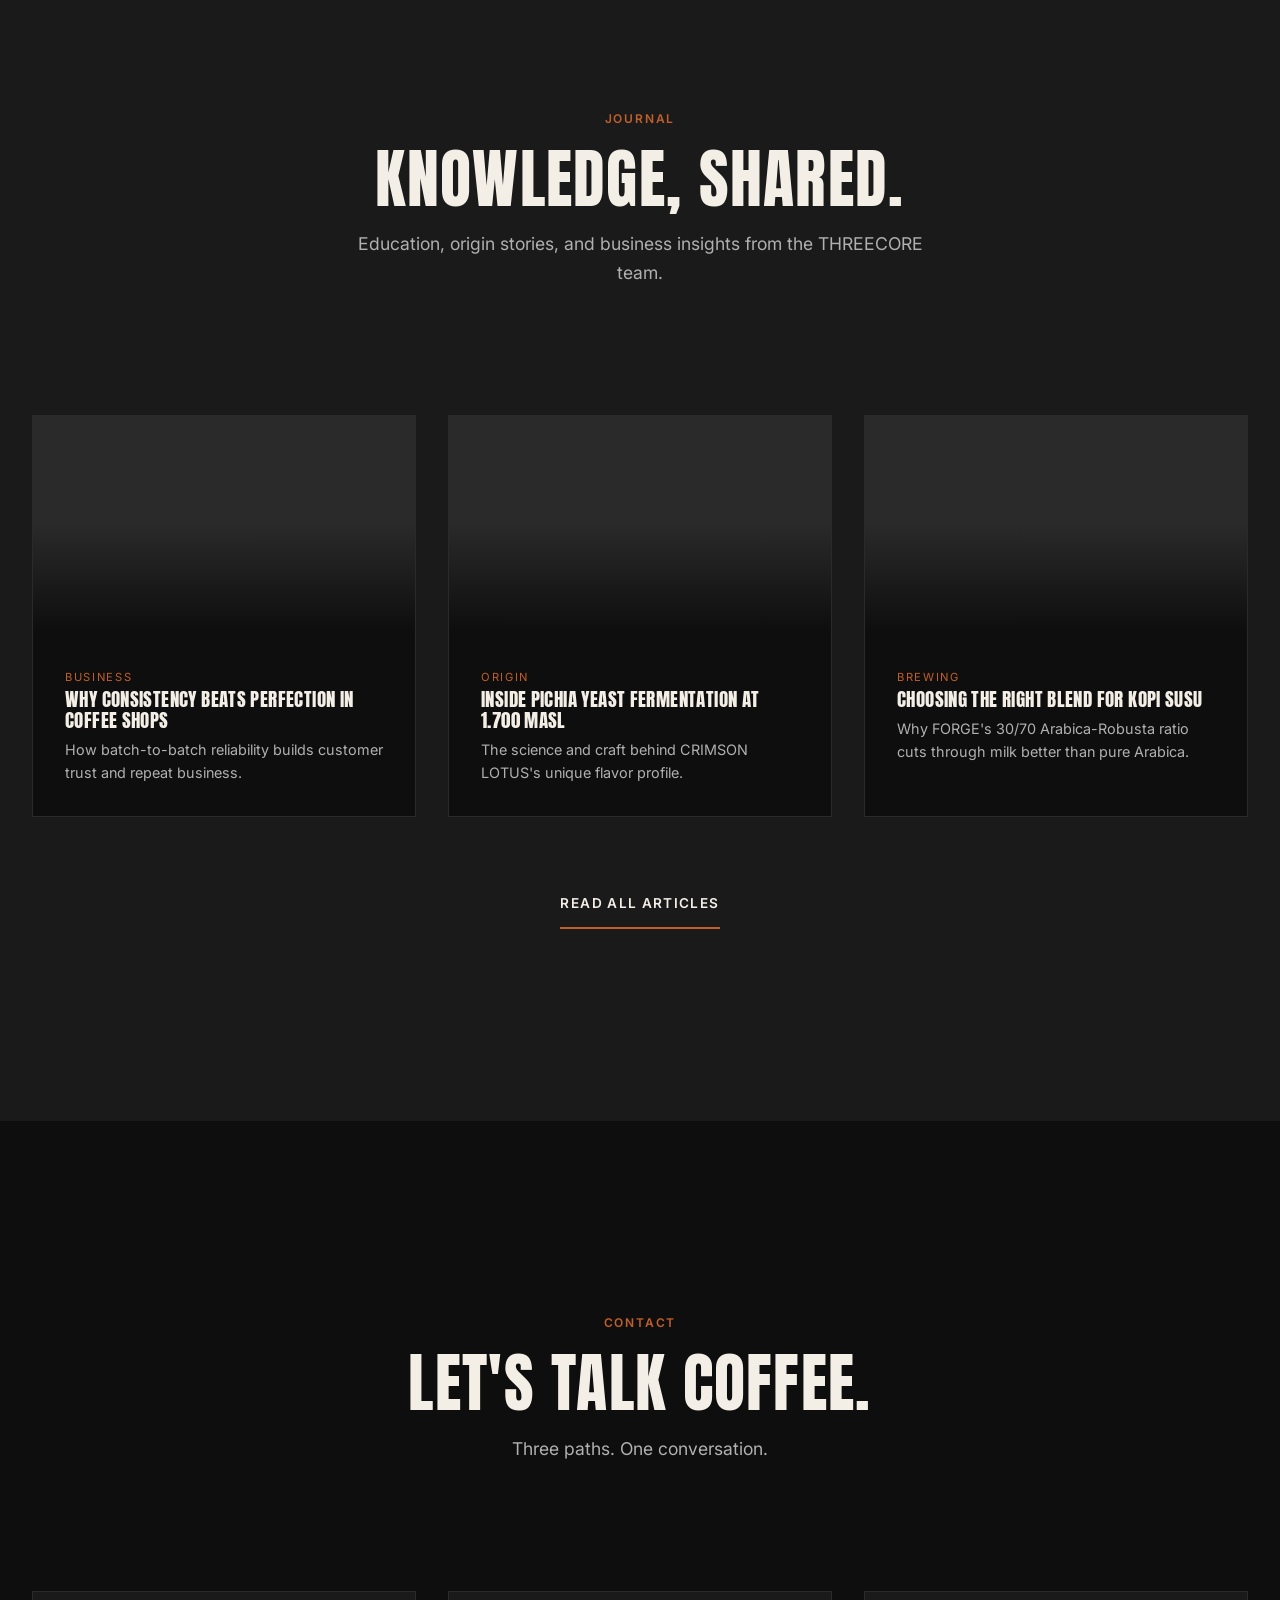
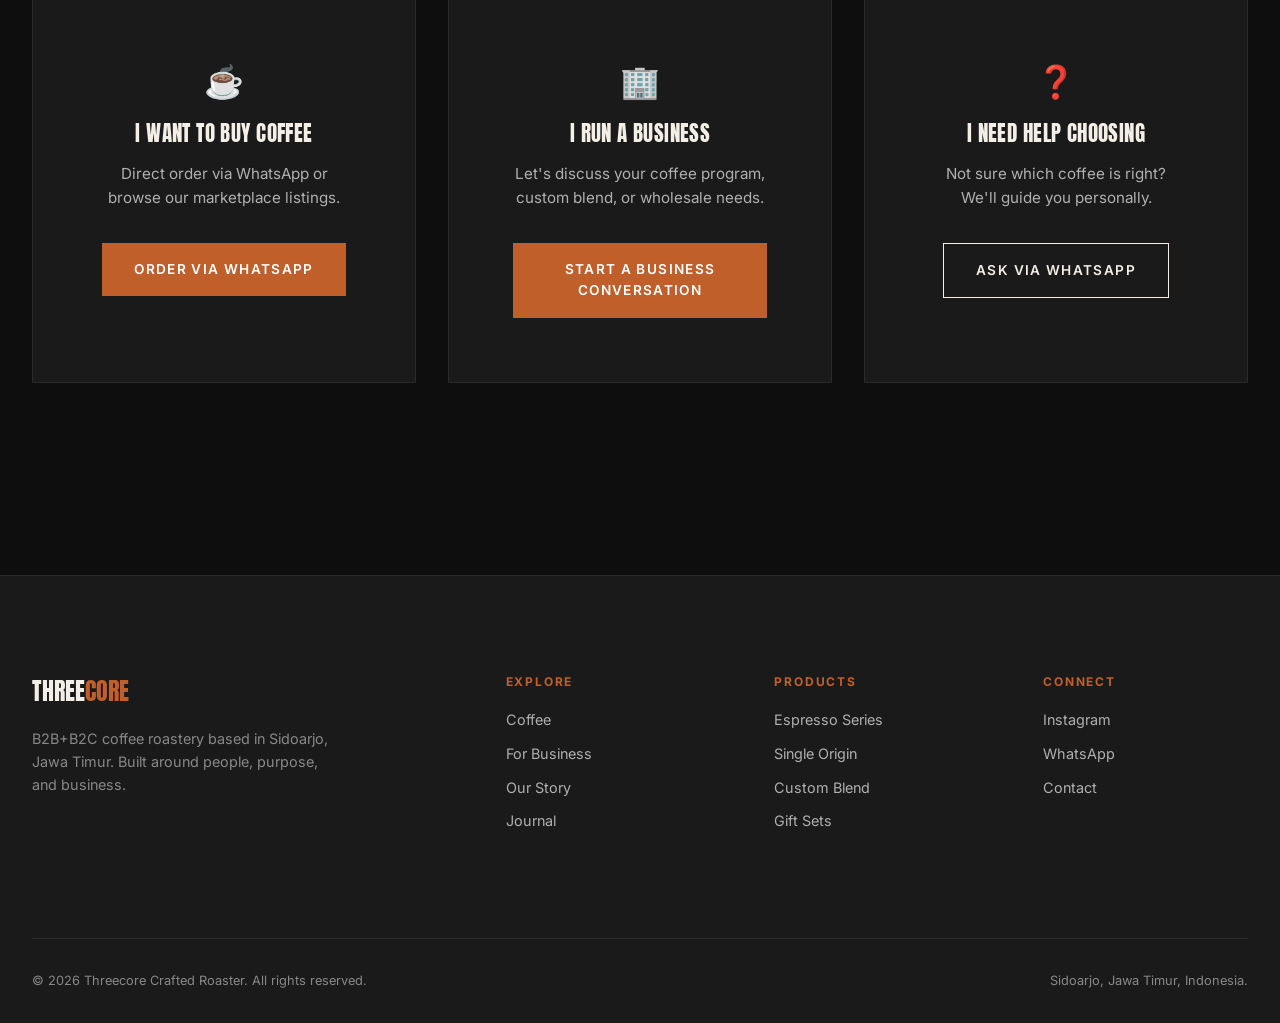
==== commit 1865a1f4: "Update index.html" ====
--- a/index.html
+++ b/index.html
@@ -106,35 +106,15 @@
 
       <div class="espresso-grid">
         <!-- TITAN -->
-        <div class="product-card reveal reveal-delay-1">
-          <div class="product-card-number">01 / 06</div>
-          <h3 class="product-card-name">TITAN</h3>
-          <p class="product-card-tagline">The Powerhouse</p>
-          <div class="product-card-flavor">
-            <span class="flavor-tag">Dark Chocolate</span>
-            <span class="flavor-tag">Tobacco</span>
-            <span class="flavor-tag">Earthy</span>
-            <span class="flavor-tag">Cedar</span>
-          </div>
-          <div class="product-card-reason">
-            <h5>For Business</h5>
-            <p>Dirancang untuk kedai yang membutuhkan karakter kopi yang kuat, konsisten, dan mudah diandalkan. Body yang tebal dan karakter intens membuat Titan sangat cocok untuk espresso maupun minuman berbasis susu.</p>
-          </div>
-          <div class="product-card-reason">
-            <h5>For Your Cup</h5>
-            <p>Ekspresi murni dari karakter Robusta. Body tebal dengan karakter dark chocolate, tobacco, cedar, dan earthy yang kuat, acidity rendah, serta finish panjang dan intens. Tanpa campuran Arabica, Titan menawarkan profil yang langsung, tegas, dan penuh tenaga.</p>
-          </div>
-          <div class="product-card-meta">
-            <div class="meta-item"><span>Body</span><strong>5/5</strong></div>
-            <div class="meta-item"><span>Acidity</span><strong>1/5</strong></div>
-            <div class="meta-item"><span>Blend</span><strong>100% Robusta</strong></div>
-          </div>
-          <div class="product-card-price">Rp 145.000 <span style="font-size:0.7rem;color:var(--tcr-gray);font-family:var(--font-body);">/ kg wholesale</span></div>
-          <div class="product-card-actions">
-            <a href="https://wa.me/6281234567890?text=Hi%20Threecore%2C%20I%20want%20to%20order%20TITAN" class="btn btn-primary" target="_blank">Order via WhatsApp</a>
-            <a href="#" class="btn btn-secondary">Buy on Marketplace</a>
-          </div>
-        </div>
+        <a href="product-titan.html" class="product-card-poster reveal reveal-delay-1">
+          <div class="product-card-poster-img">
+            <img src="images/products/titan.jpg" alt="TITAN - The Robusta Master">
+          </div>
+          <div class="product-card-poster-cta">
+          <span>Explore TITAN</span>
+          <span class="arrow">→</span>
+          </div>
+        </a>
 
         <!-- FORGE -->
         <a href="product-forge.html" class="product-card-poster reveal reveal-delay-2">
--- a/css/style.css
+++ b/css/style.css
@@ -382,6 +382,83 @@
 ::-webkit-scrollbar-track { background: var(--tcr-black); }
 ::-webkit-scrollbar-thumb { background: var(--tcr-charcoal); }
 ::-webkit-scrollbar-thumb:hover { background: var(--tcr-copper); }
+
+/* ============================================
+   PRODUCT CARD POSTER (Foto Poster Style)
+   ============================================ */
+
+.product-card-poster {
+  display: flex;
+  flex-direction: column;
+  background: var(--tcr-black-soft);
+  border: 1px solid var(--tcr-charcoal);
+  padding: var(--space-md);
+  gap: var(--space-md);
+  overflow: hidden;
+  text-decoration: none;
+  color: inherit;
+  transition: all var(--duration-medium) var(--ease-smooth);
+  height: 100%;
+  cursor: pointer;
+}
+
+.product-card-poster:hover {
+  border-color: var(--tcr-copper);
+  transform: translateY(-4px);
+  box-shadow: 0 20px 40px rgba(0, 0, 0, 0.4);
+}
+
+/* Container Image */
+.product-card-poster-img {
+  position: relative;
+  width: 100%;
+  aspect-ratio: 2 / 3;
+  overflow: hidden;
+  background: var(--tcr-black);
+}
+
+.product-card-poster-img img {
+  width: 100%;
+  height: 100%;
+  object-fit: cover;
+  display: block;
+  transition: transform 0.8s var(--ease-power);
+}
+
+.product-card-poster:hover .product-card-poster-img img {
+  transform: scale(1.05);
+}
+
+/* CTA Button */
+.product-card-poster-cta {
+  display: flex;
+  align-items: center;
+  justify-content: center;
+  gap: var(--space-sm);
+  padding: 1rem 2rem;
+  background: var(--tcr-copper);
+  color: var(--tcr-white);
+  font-family: var(--font-body);
+  font-size: 0.85rem;
+  font-weight: 600;
+  text-transform: uppercase;
+  letter-spacing: 0.15em;
+  transition: background var(--duration-fast);
+  margin-top: auto;
+}
+
+.product-card-poster:hover .product-card-poster-cta {
+  background: var(--tcr-copper-light);
+}
+
+.product-card-poster-cta .arrow {
+  transition: transform var(--duration-fast) var(--ease-power);
+  font-size: 1.2rem;
+}
+
+.product-card-poster:hover .product-card-poster-cta .arrow {
+  transform: translateX(6px);
+}
 
 /* Responsive */
 @media (max-width: 1024px) {
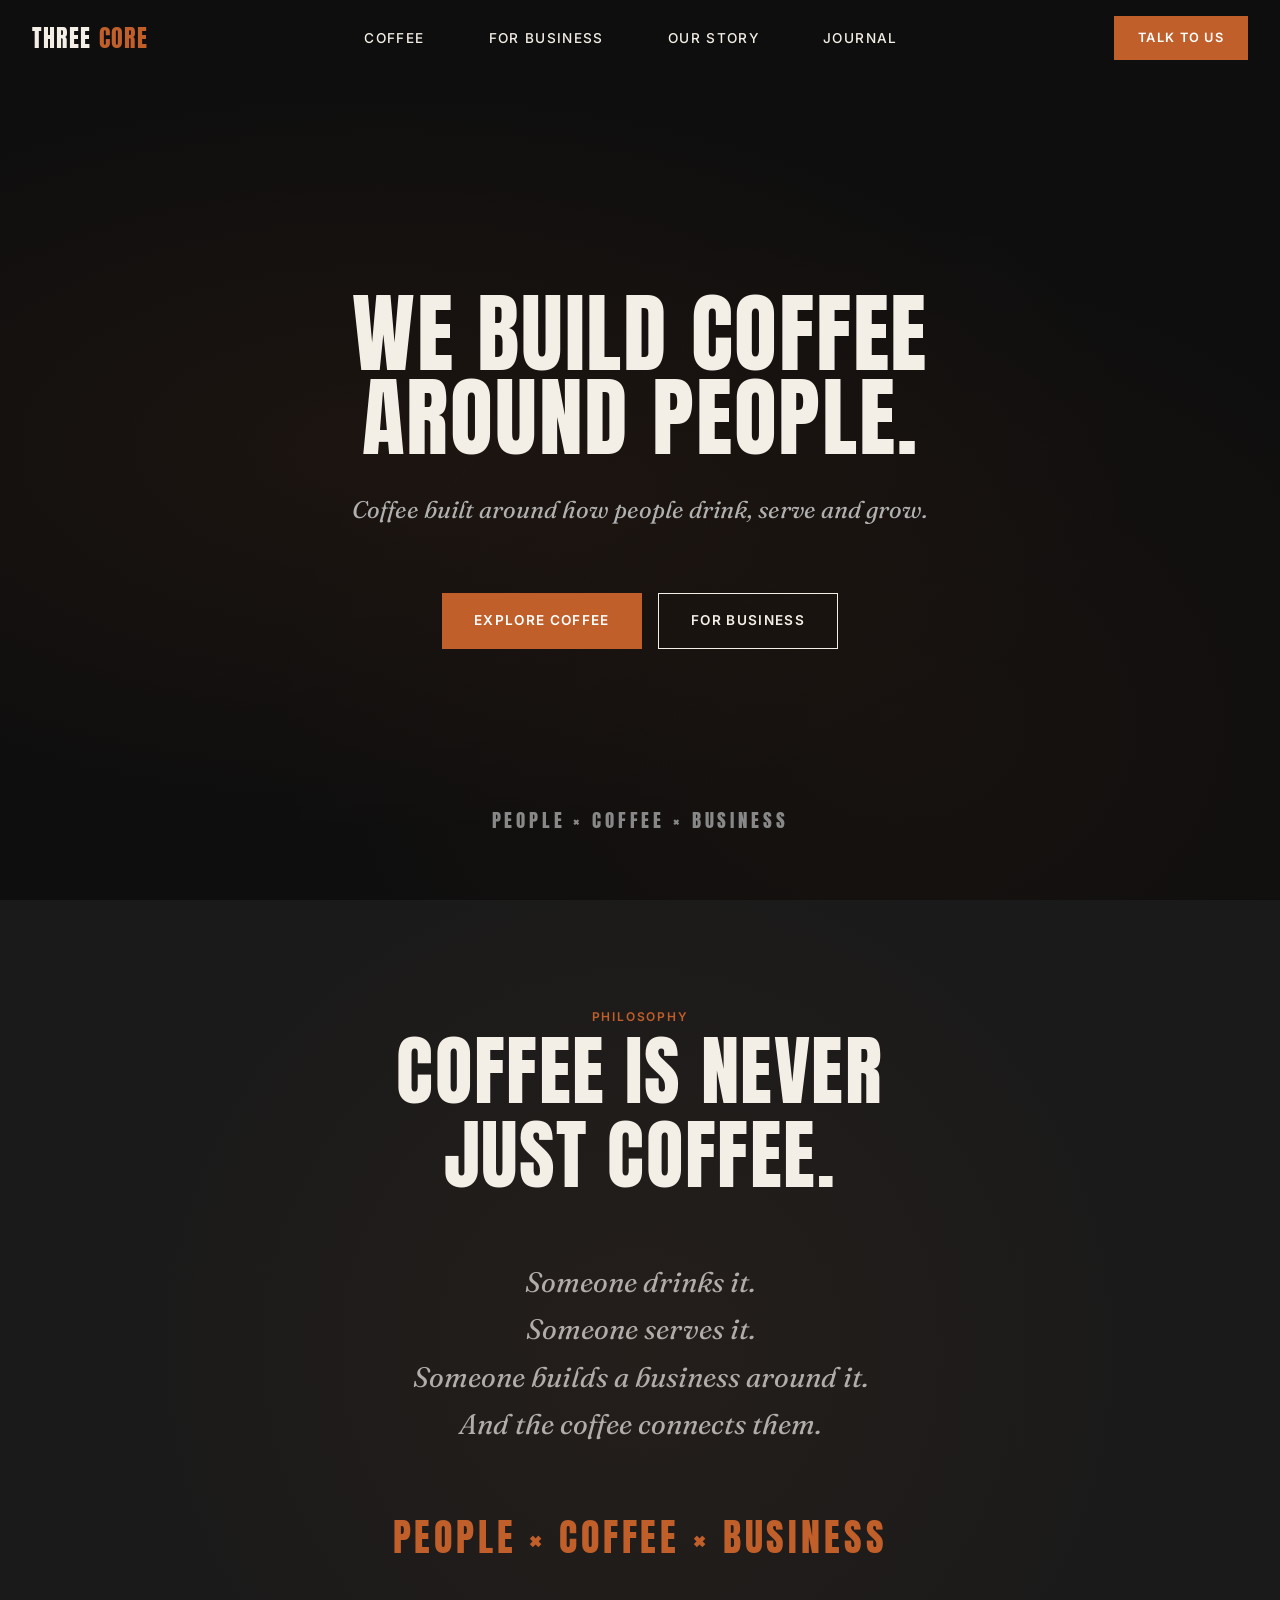
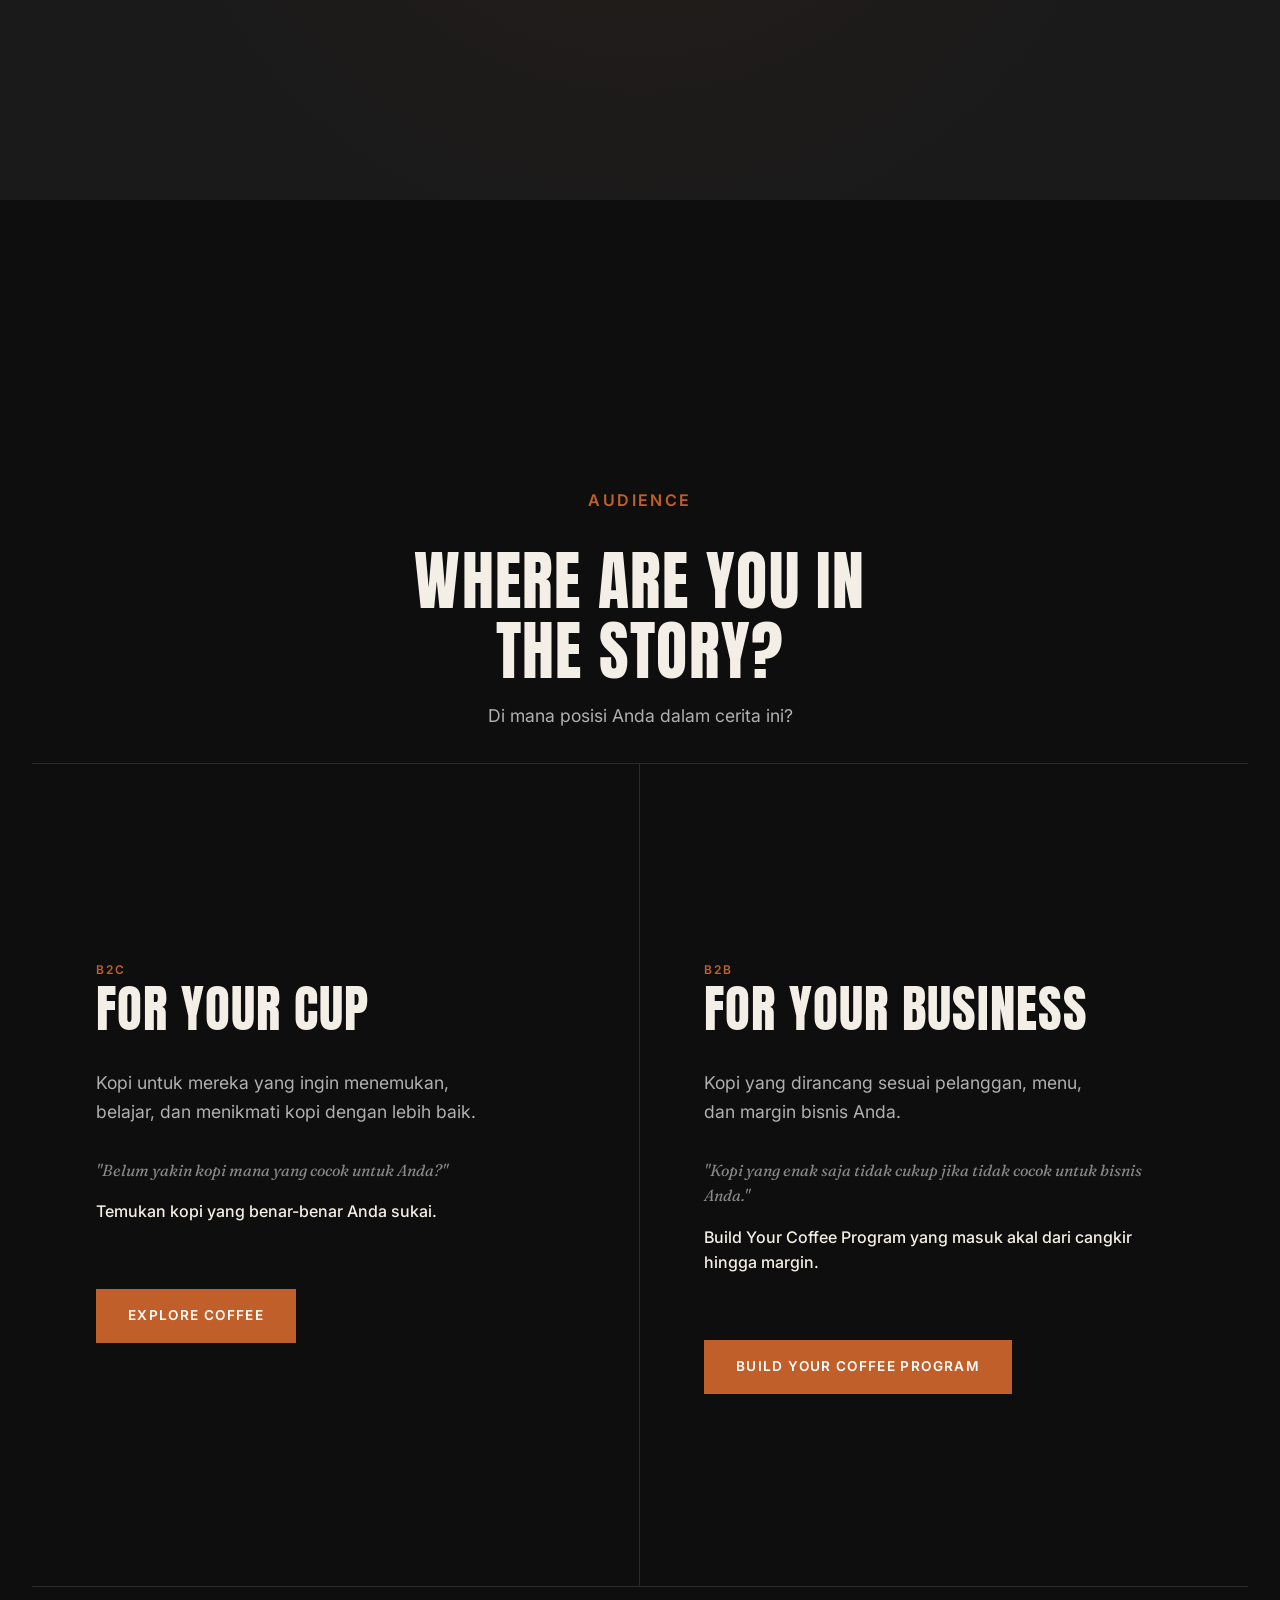
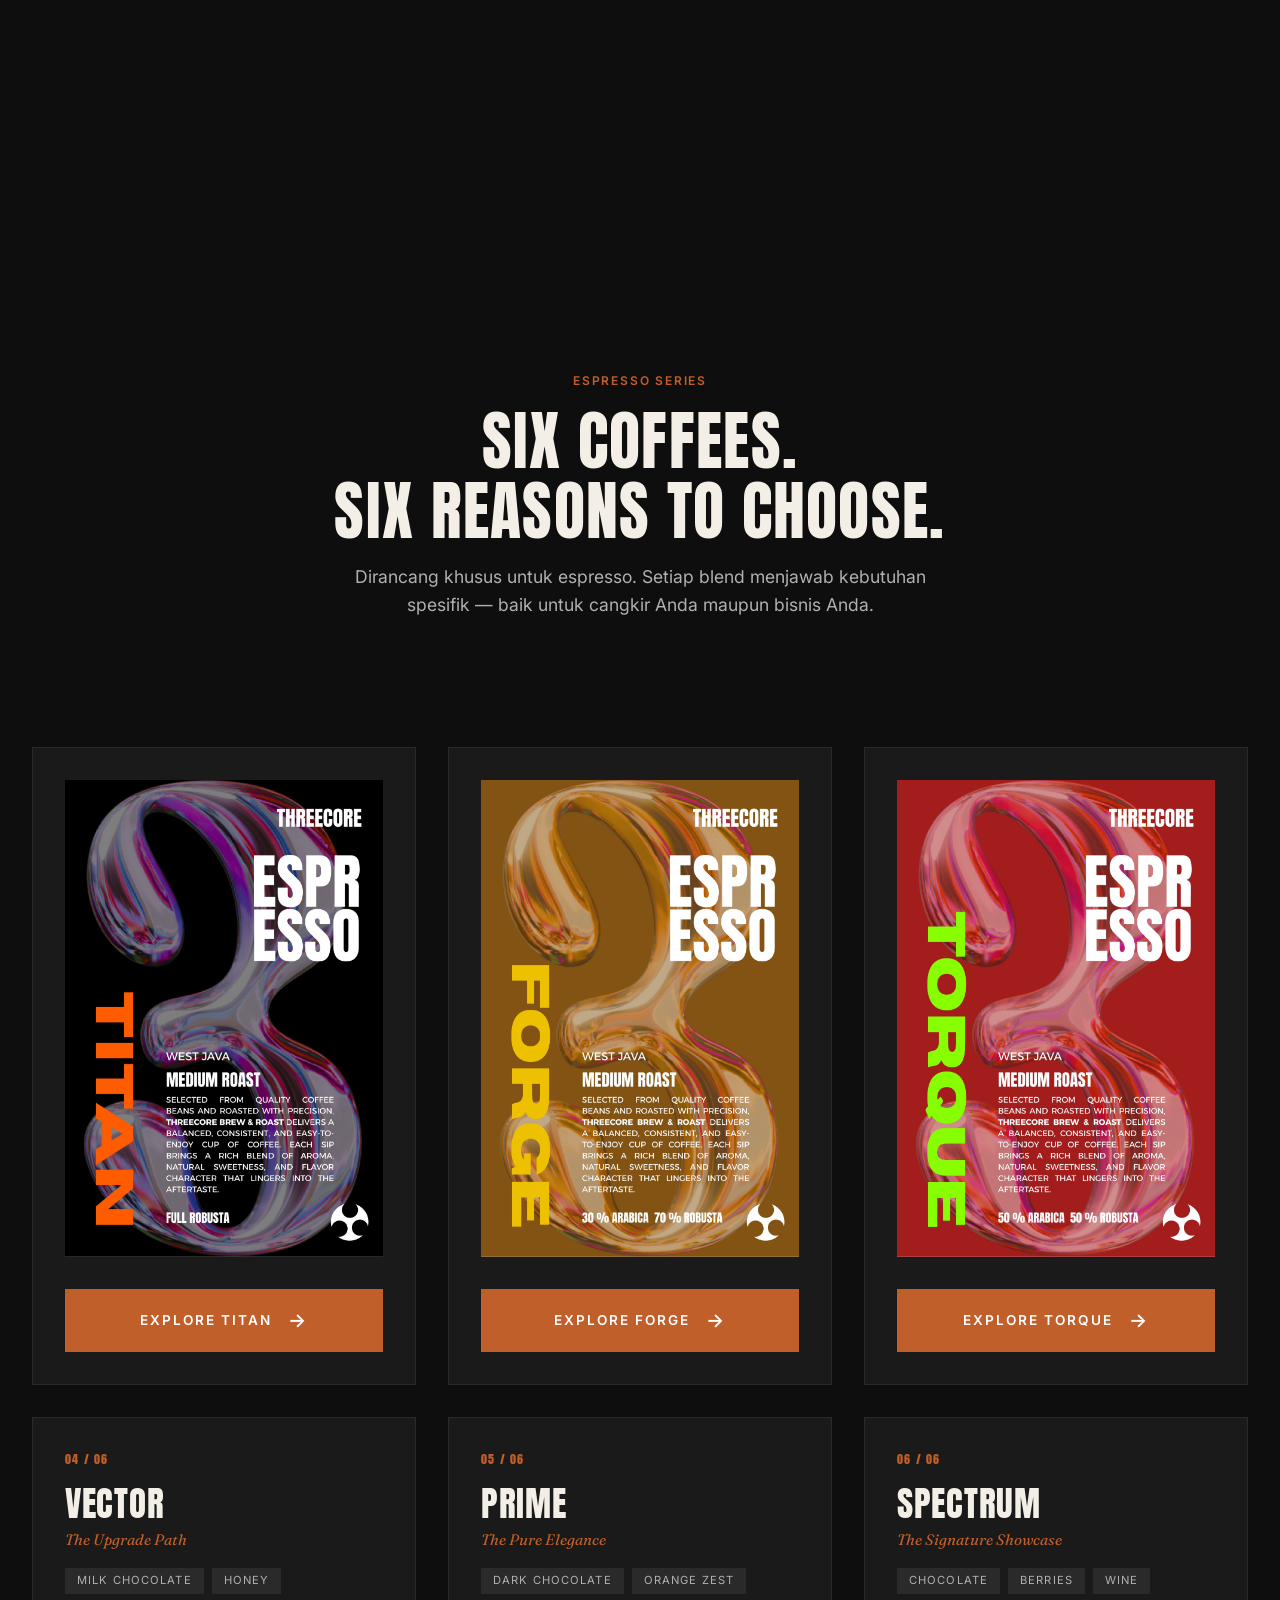
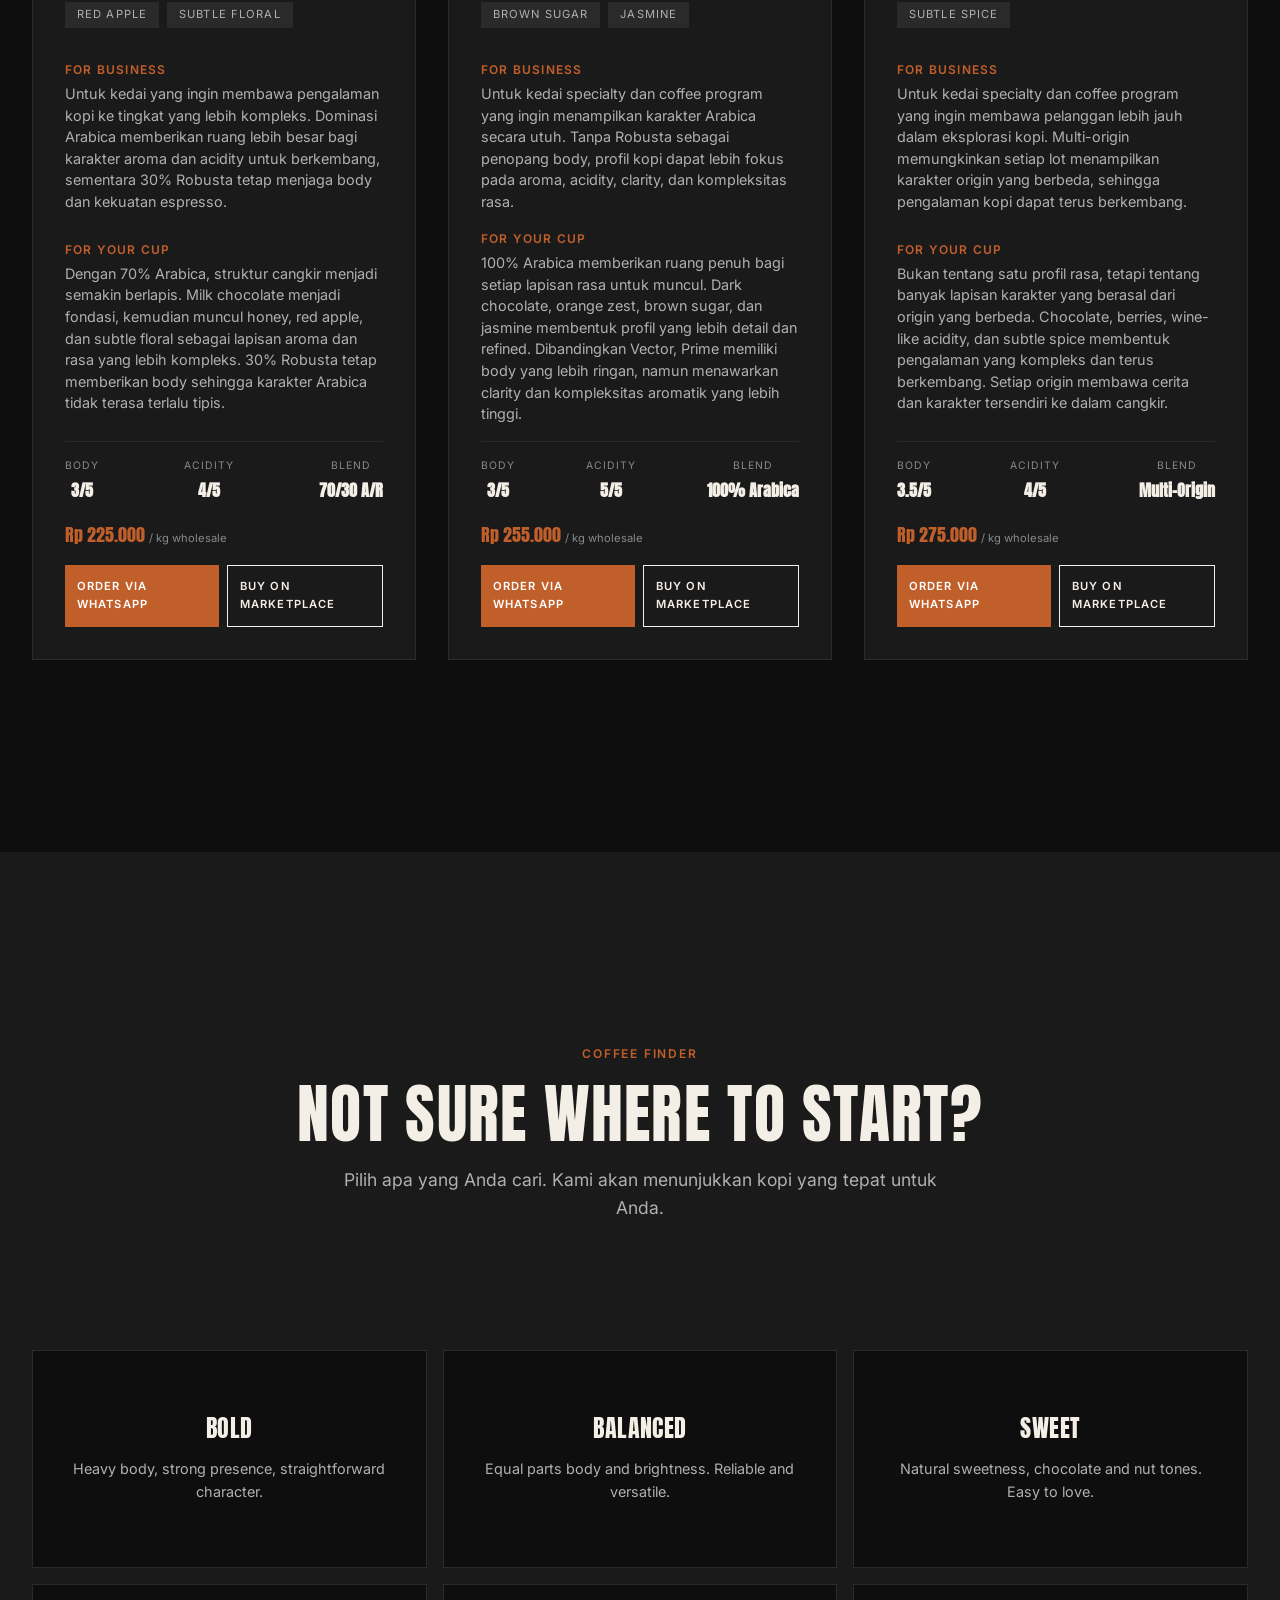
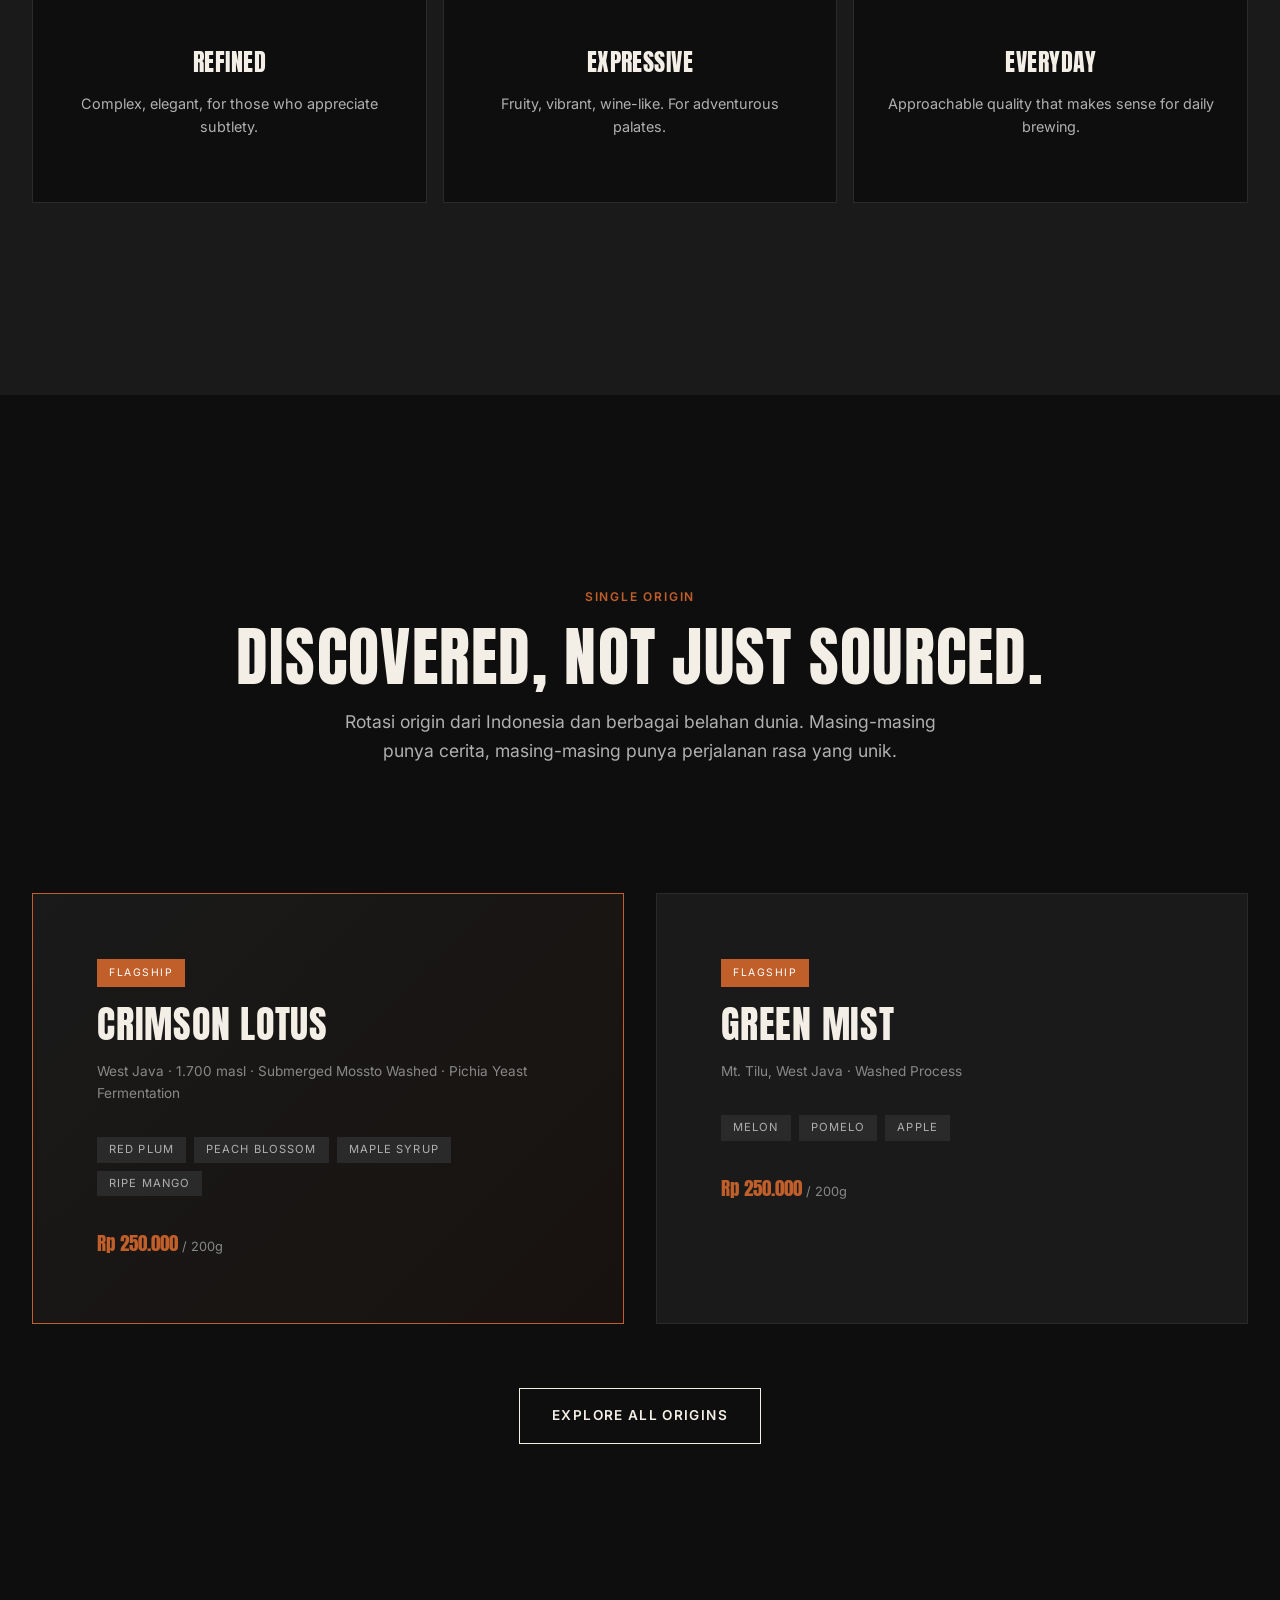
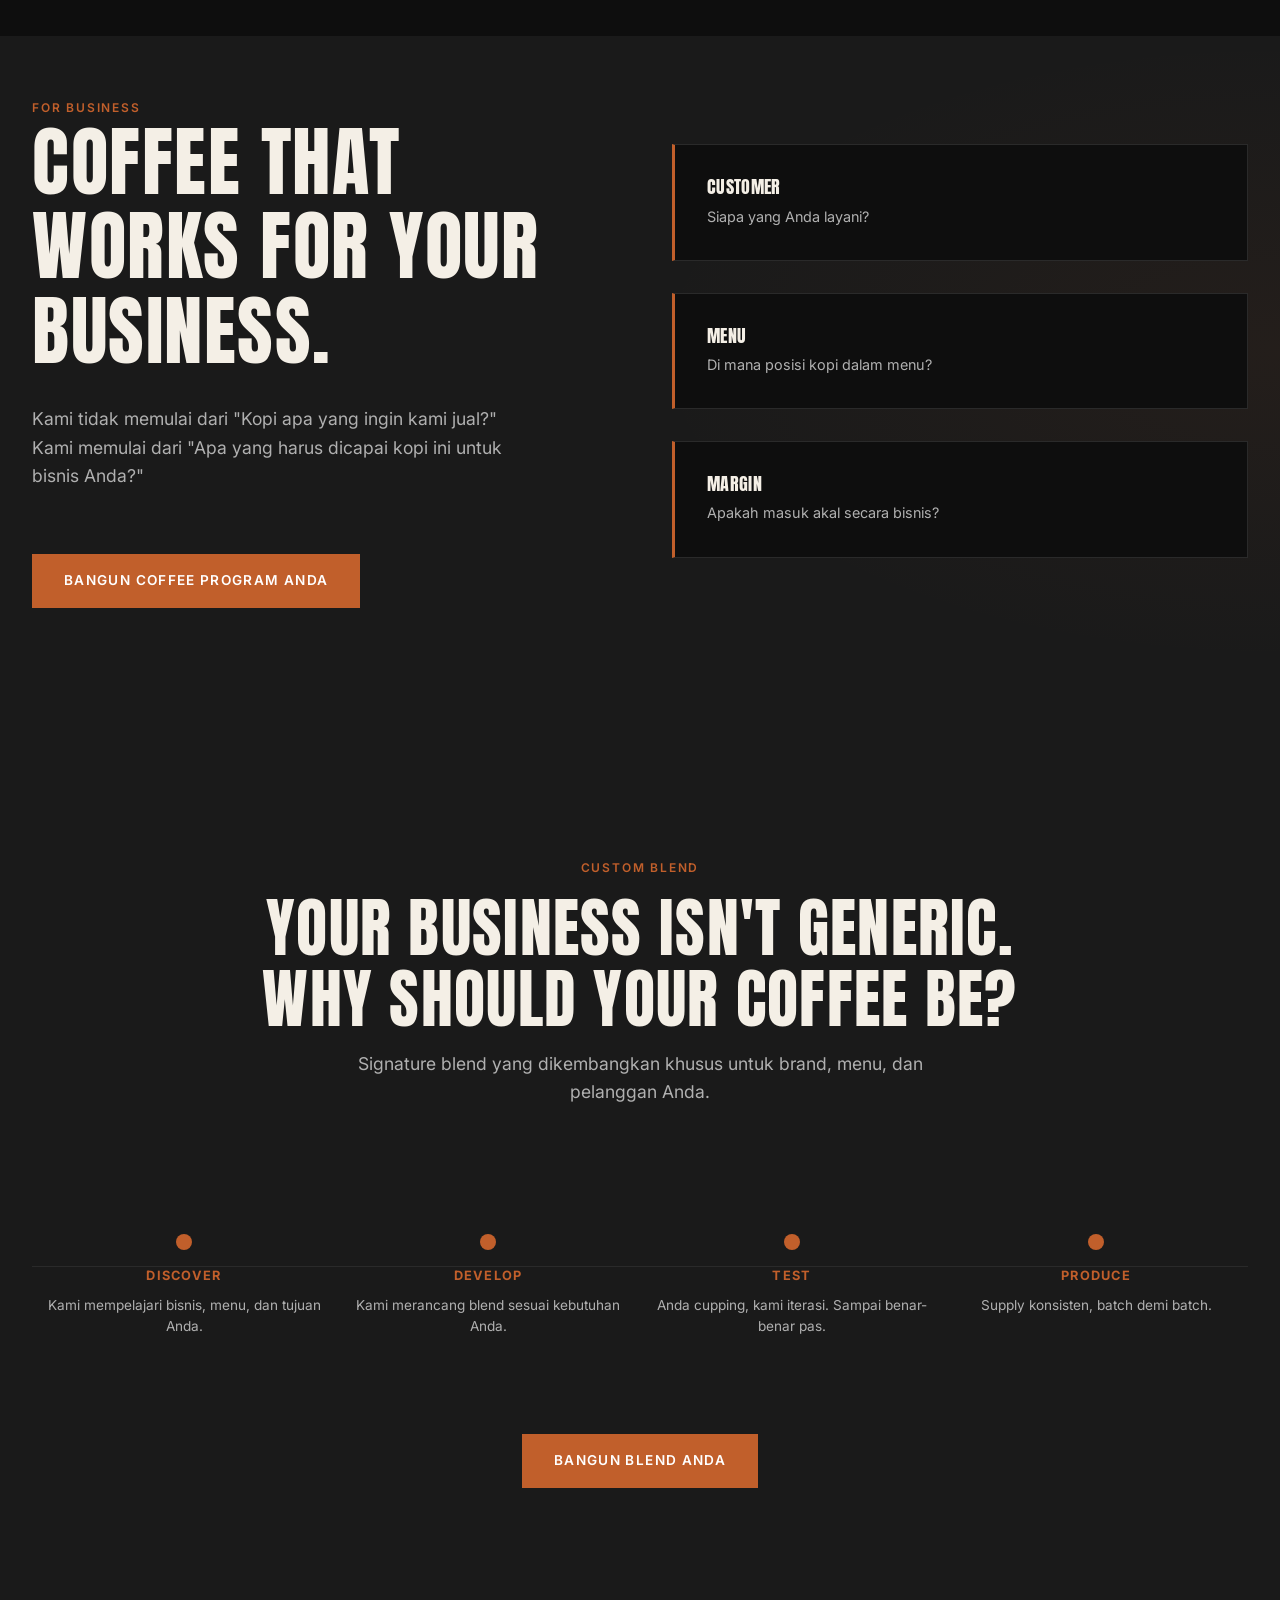
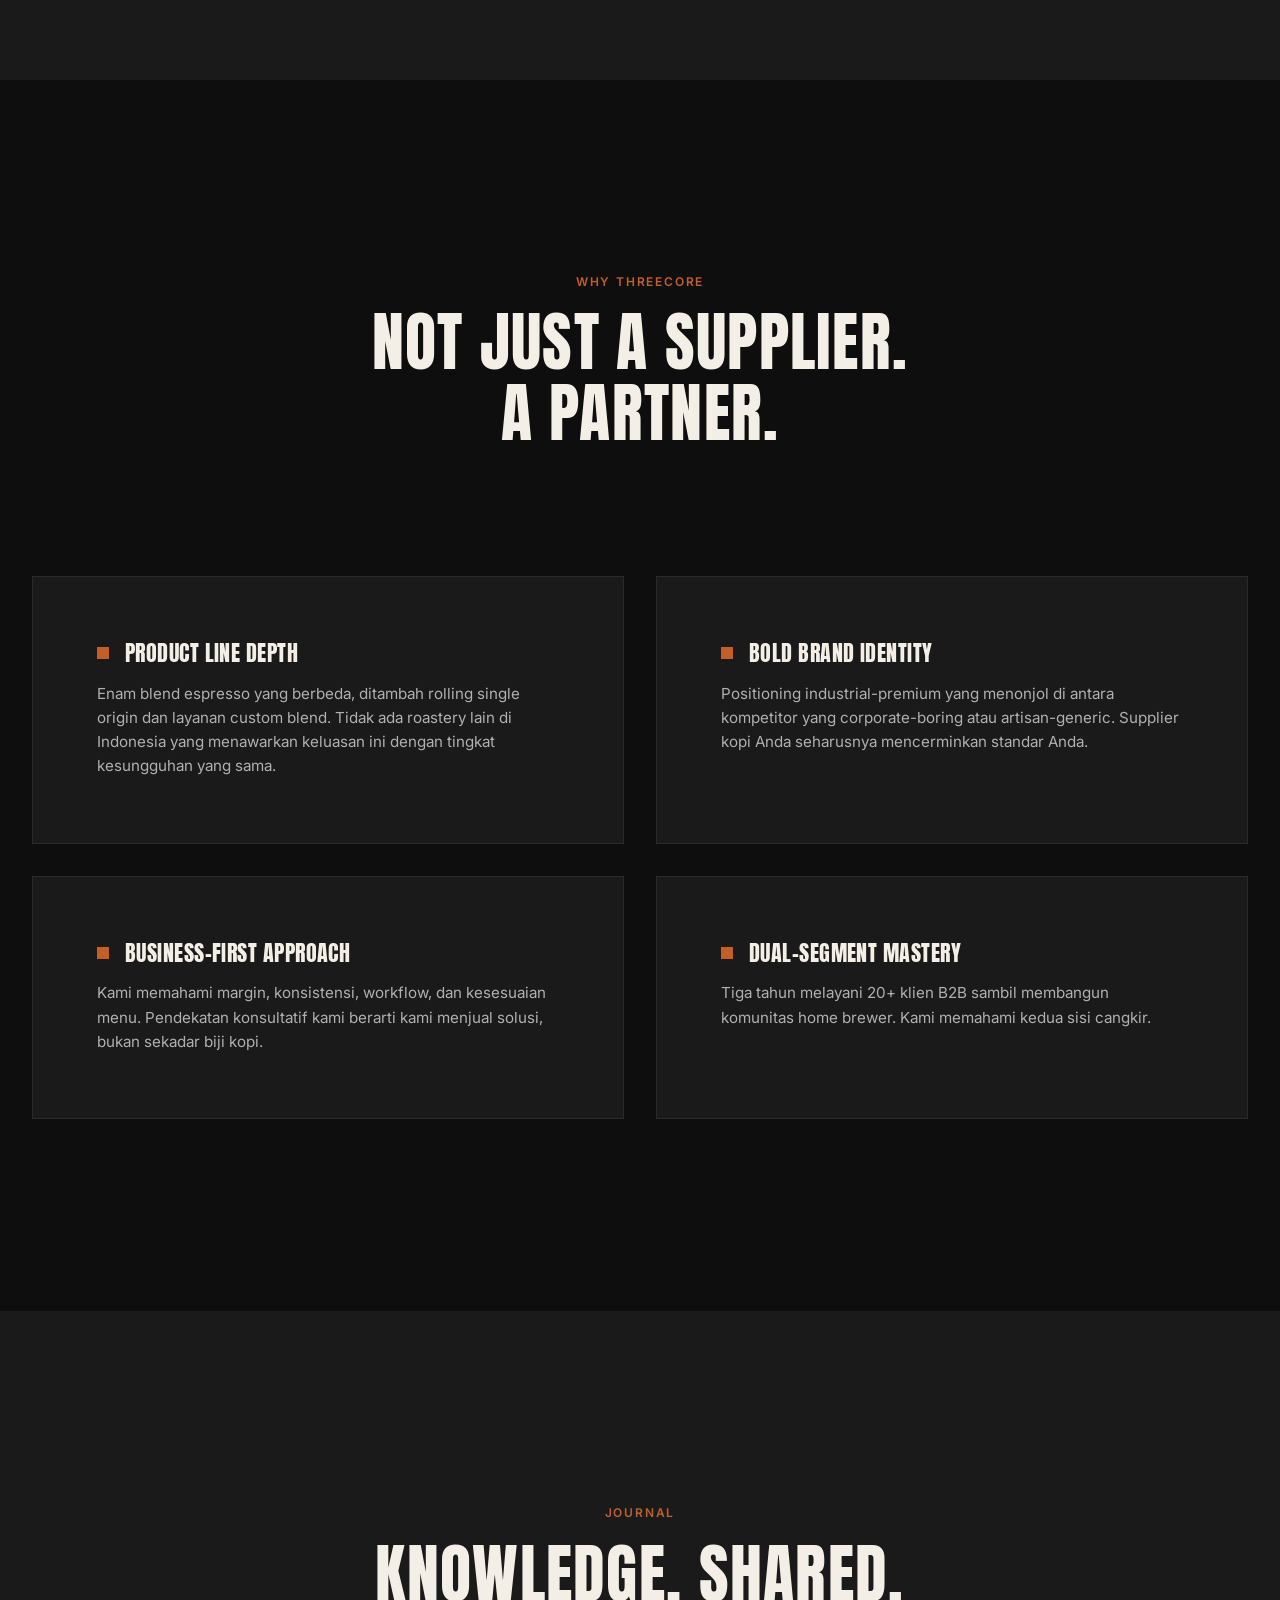
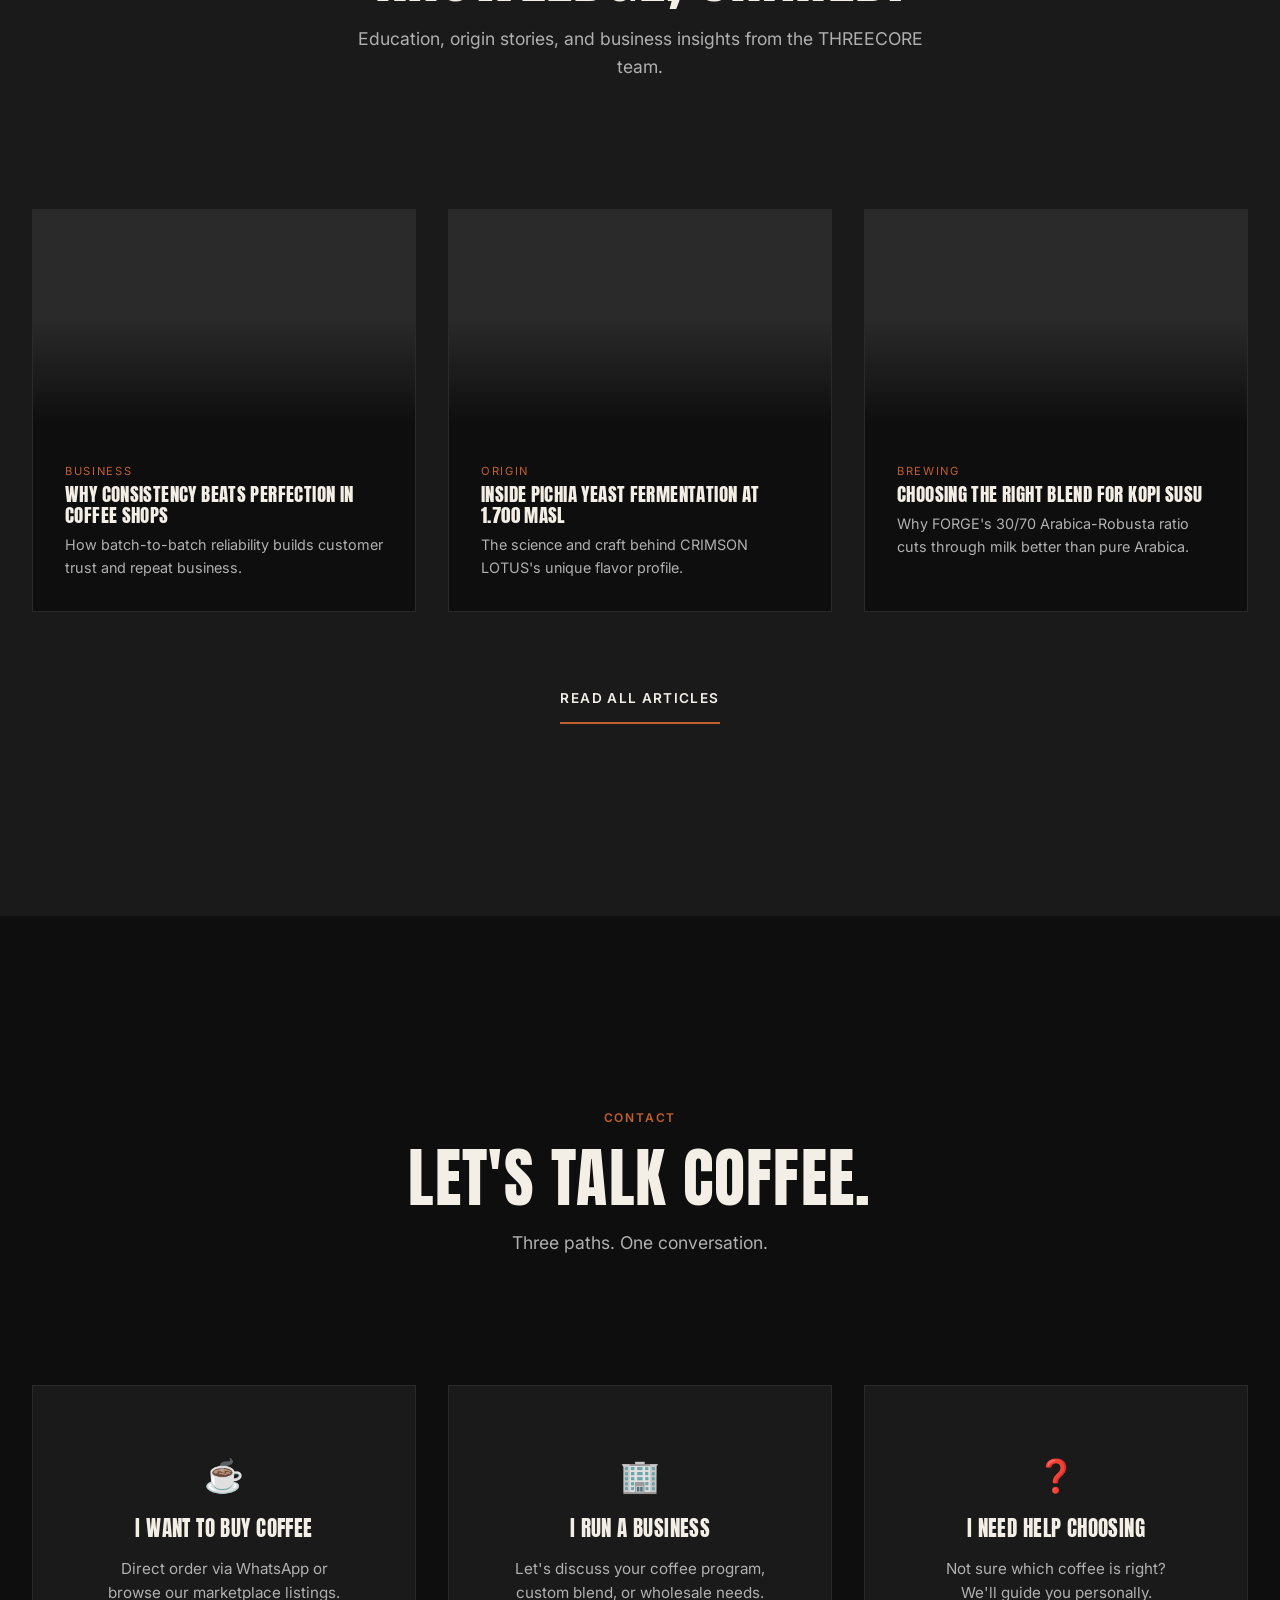
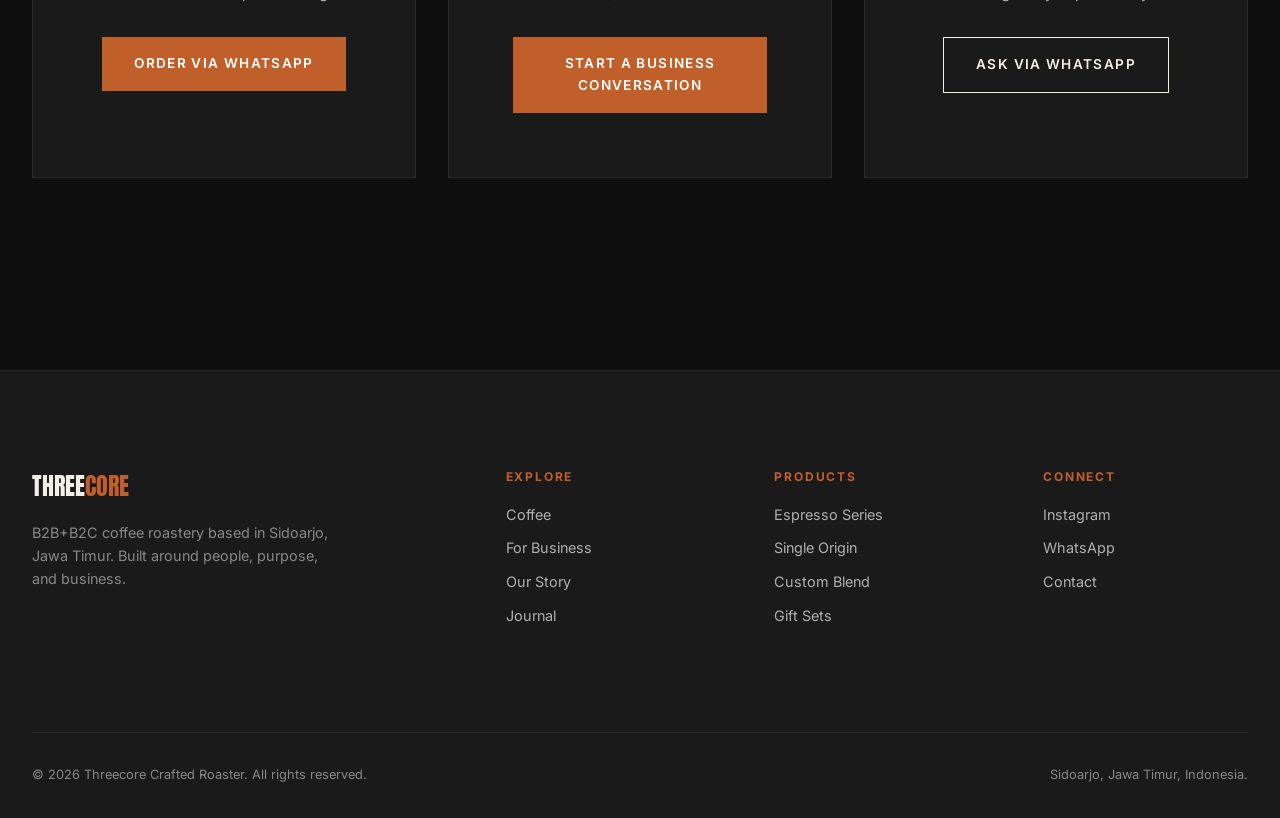
==== commit b9d01663: "Update index.html" ====
--- a/index.html
+++ b/index.html
@@ -128,35 +128,15 @@
         </a>
 
         <!-- TORQUE -->
-        <div class="product-card reveal reveal-delay-3">
-          <div class="product-card-number">03 / 06</div>
-          <h3 class="product-card-name">TORQUE</h3>
-          <p class="product-card-tagline">The Versatile Balance</p>
-          <div class="product-card-flavor">
-            <span class="flavor-tag">Chocolate</span>
-            <span class="flavor-tag">Caramel</span>
-            <span class="flavor-tag">Roasted Almond</span>
-            <span class="flavor-tag">Subtle Citrus</span>
-          </div>
-          <div class="product-card-reason">
-            <h5>For Business</h5>
-            <p>Perpaduan seimbang untuk kedai yang membutuhkan karakter yang tetap kuat namun lebih kompleks. 50% Robusta mempertahankan body dan performa espresso, sementara 50% Arabica memperluas dimensi aroma dan rasa.</p>
-          </div>
-          <div class="product-card-reason">
-            <h5>For Your Cup</h5>
-            <p>Di komposisi 50/50, karakter Arabica mulai memainkan peran yang lebih besar dalam membentuk struktur rasa. Chocolate dan caramel tetap menjadi fondasi, sementara roasted almond dan subtle citrus menambah lapisan dan kontras. Hasilnya adalah cangkir yang lebih kompleks tanpa kehilangan body dan intensitas.</p>
-          </div>
-          <div class="product-card-meta">
-            <div class="meta-item"><span>Body</span><strong>3.5/5</strong></div>
-            <div class="meta-item"><span>Acidity</span><strong>3/5</strong></div>
-            <div class="meta-item"><span>Blend</span><strong>50/50 A/R</strong></div>
-          </div>
-          <div class="product-card-price">Rp 195.000 <span style="font-size:0.7rem;color:var(--tcr-gray);font-family:var(--font-body);">/ kg wholesale</span></div>
-          <div class="product-card-actions">
-            <a href="https://wa.me/6281234567890?text=Hi%20Threecore%2C%20I%20want%20to%20order%20TORQUE" class="btn btn-primary" target="_blank">Order via WhatsApp</a>
-            <a href="#" class="btn btn-secondary">Buy on Marketplace</a>
-          </div>
-        </div>
+        <a href="product-torque.html" class="product-card-poster reveal reveal-delay-3">
+          <div class="product-card-poster-img">
+            <img src="images/products/torque.jpg" alt="TORQUE - The Versatile Balance">
+          </div>
+          <div class="product-card-poster-cta">
+          <span>Explore TORQUE</span>
+          <span class="arrow">→</span>
+          </div>
+        </a>
 
         <!-- VECTOR -->
         <div class="product-card reveal reveal-delay-1">
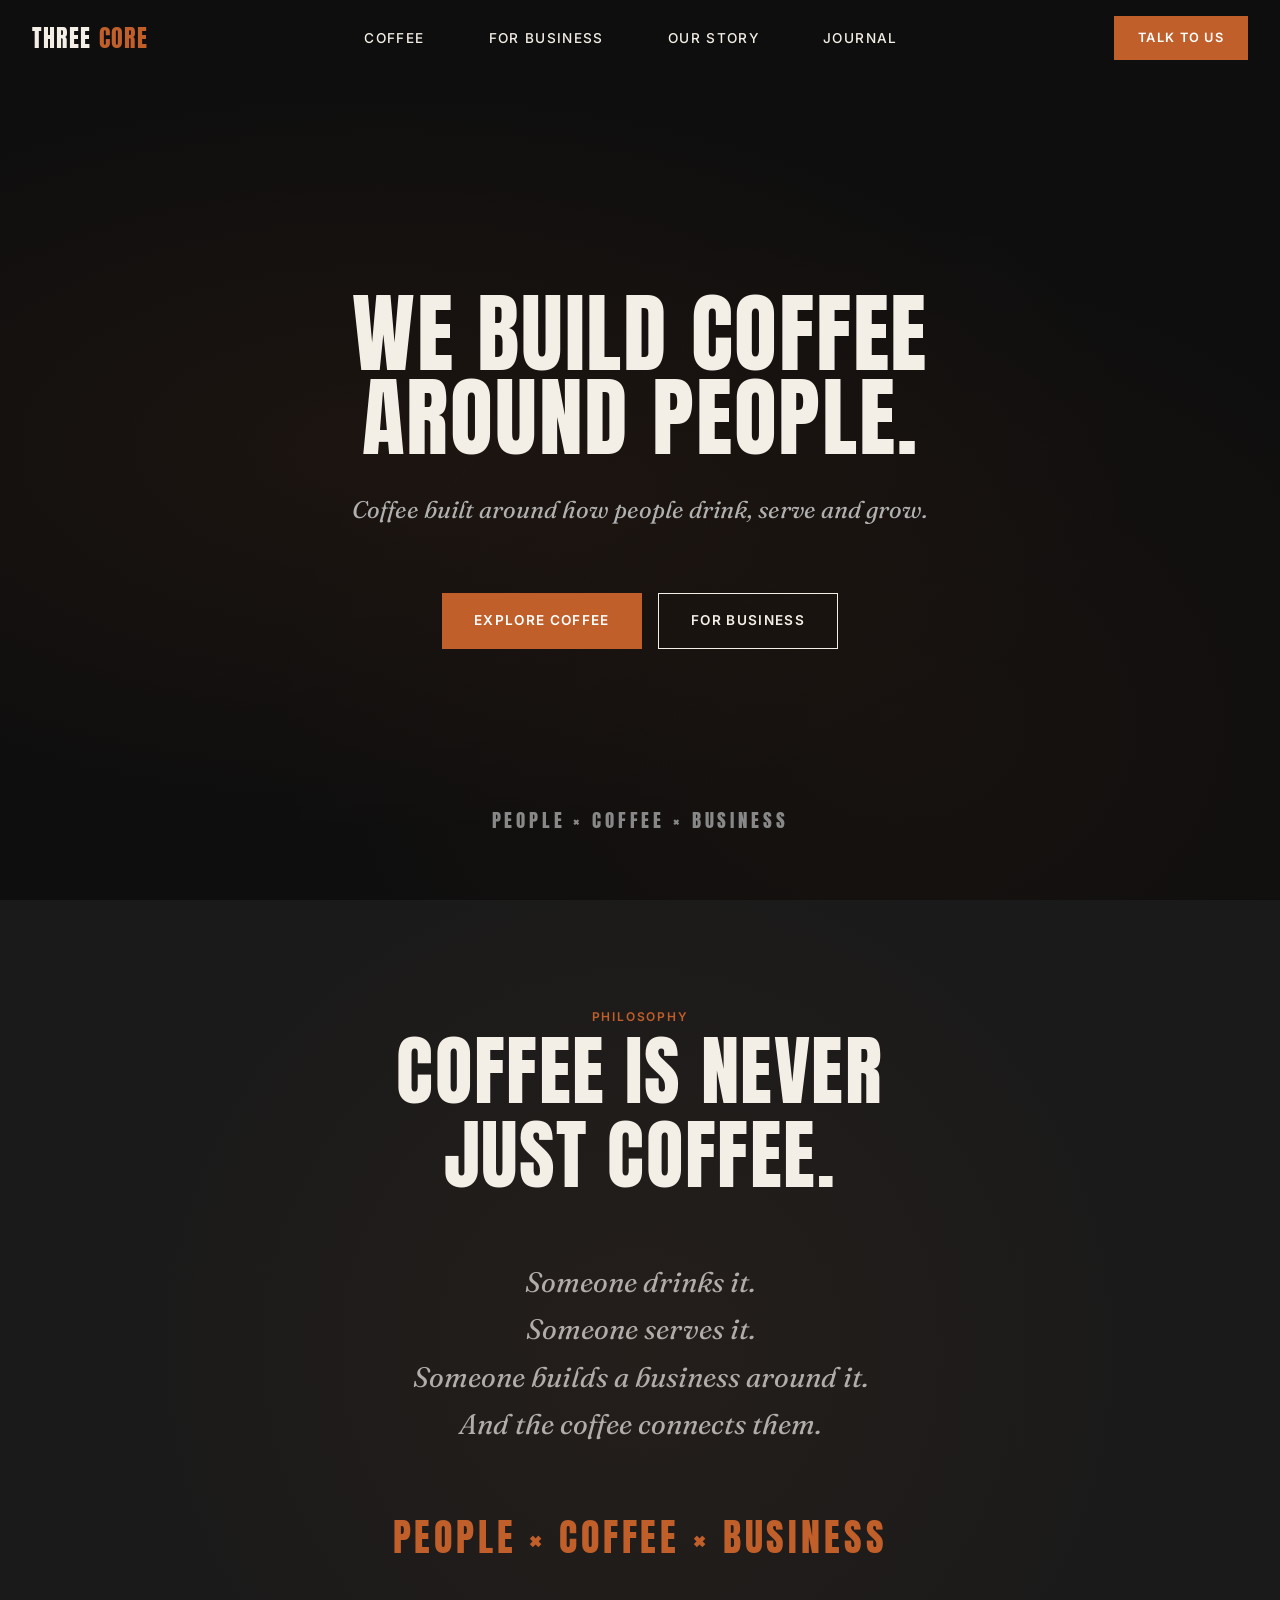
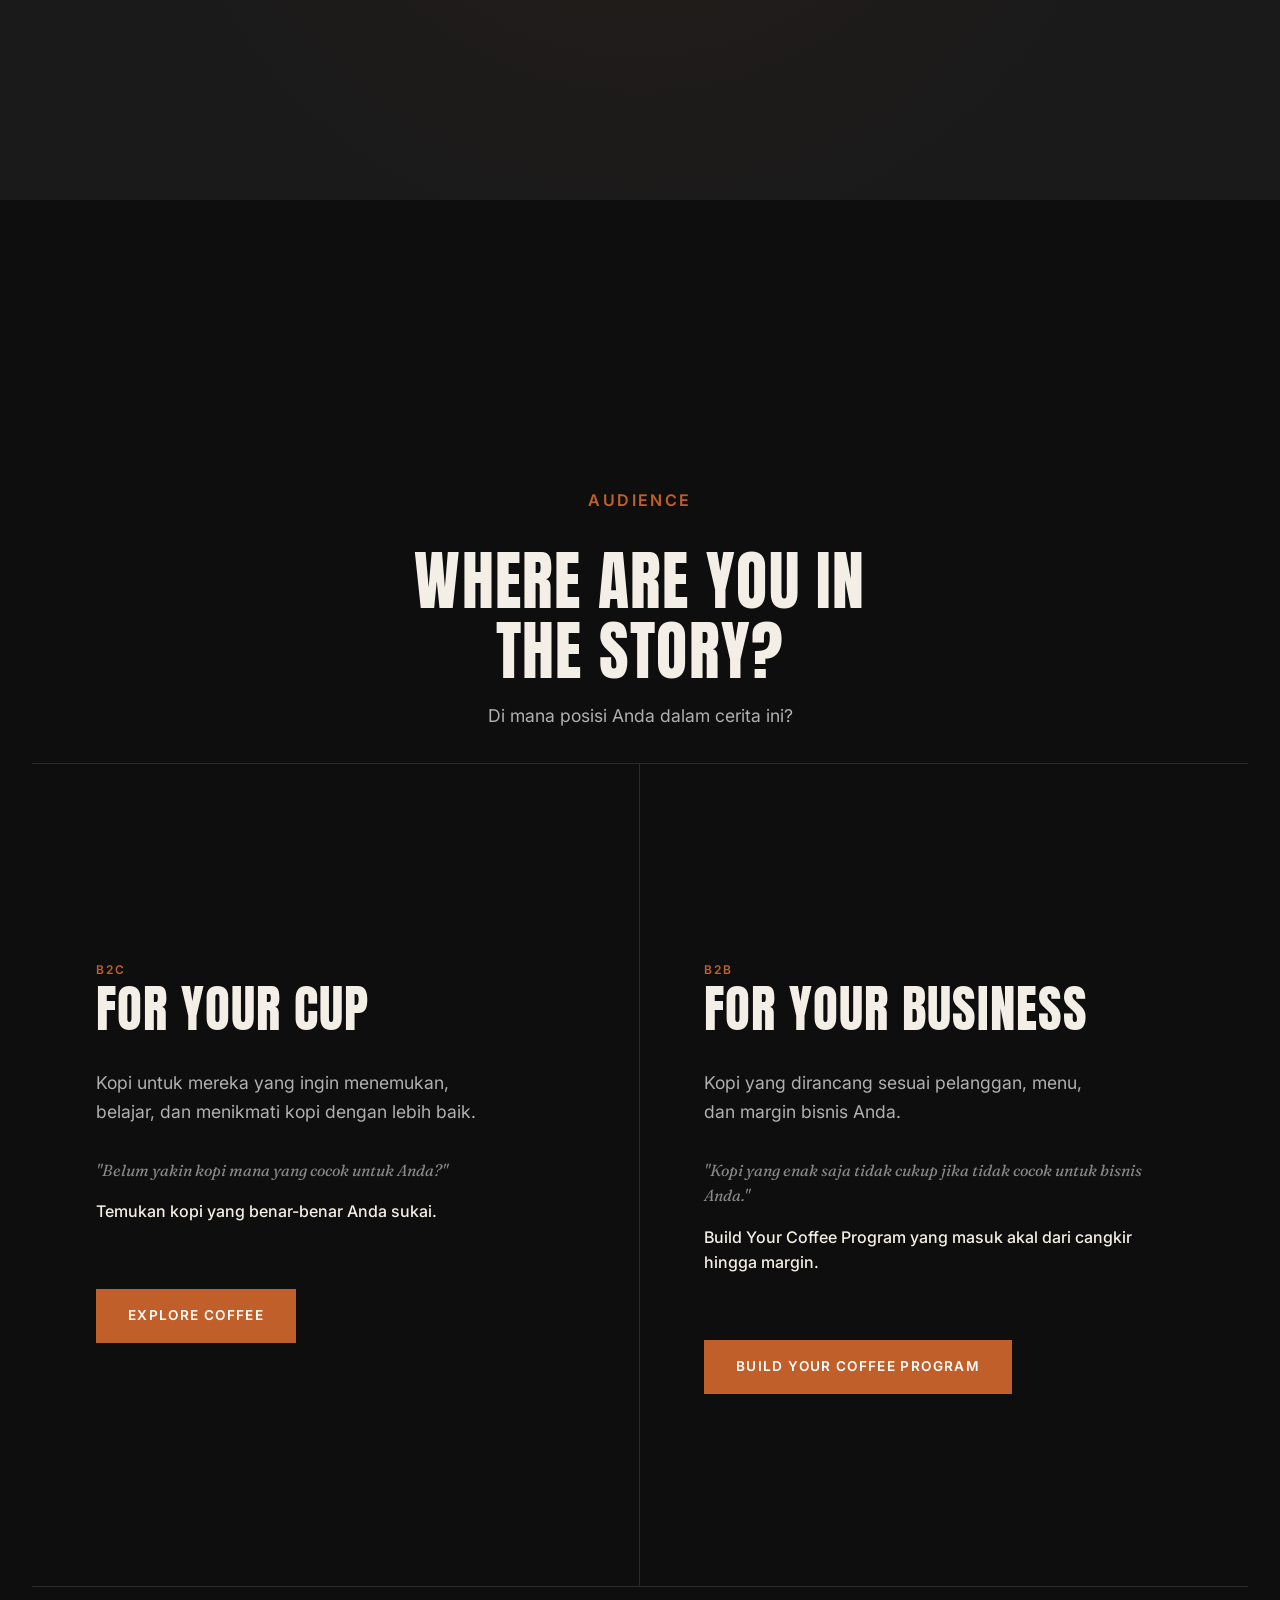
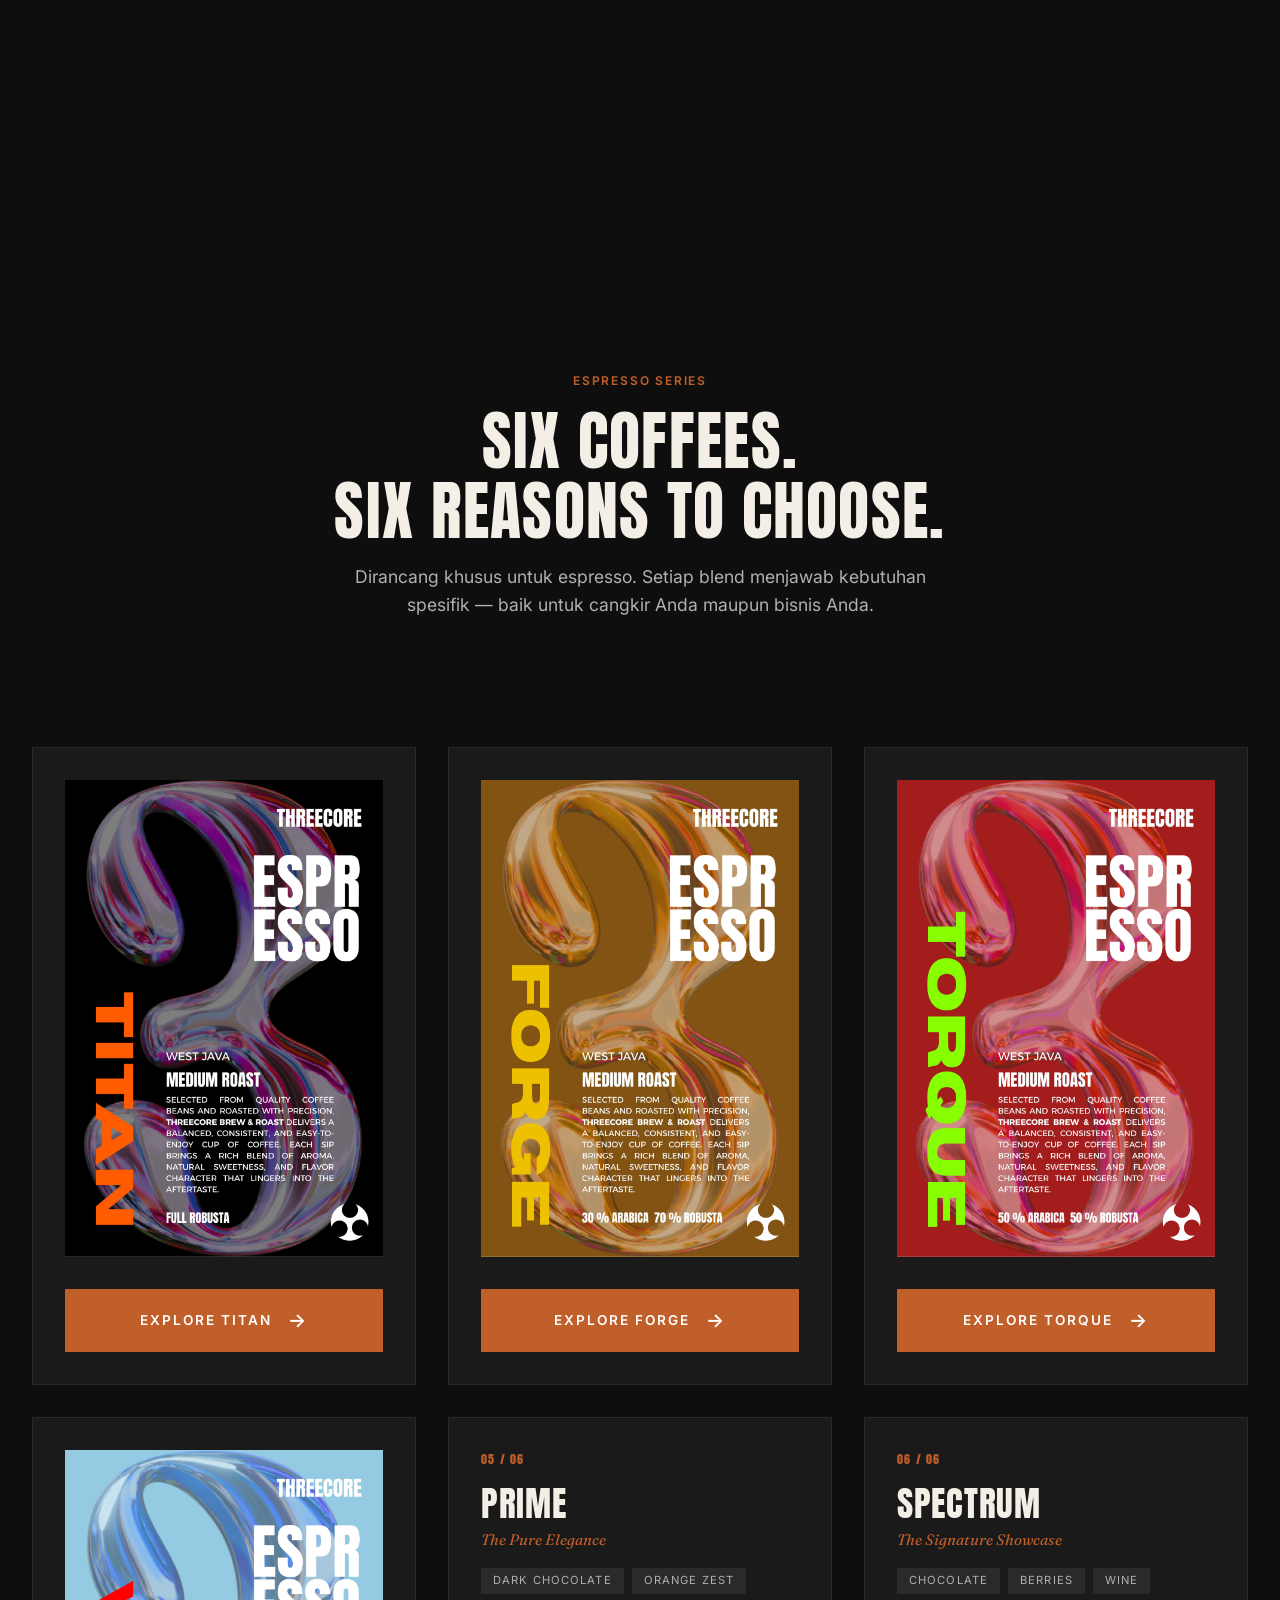
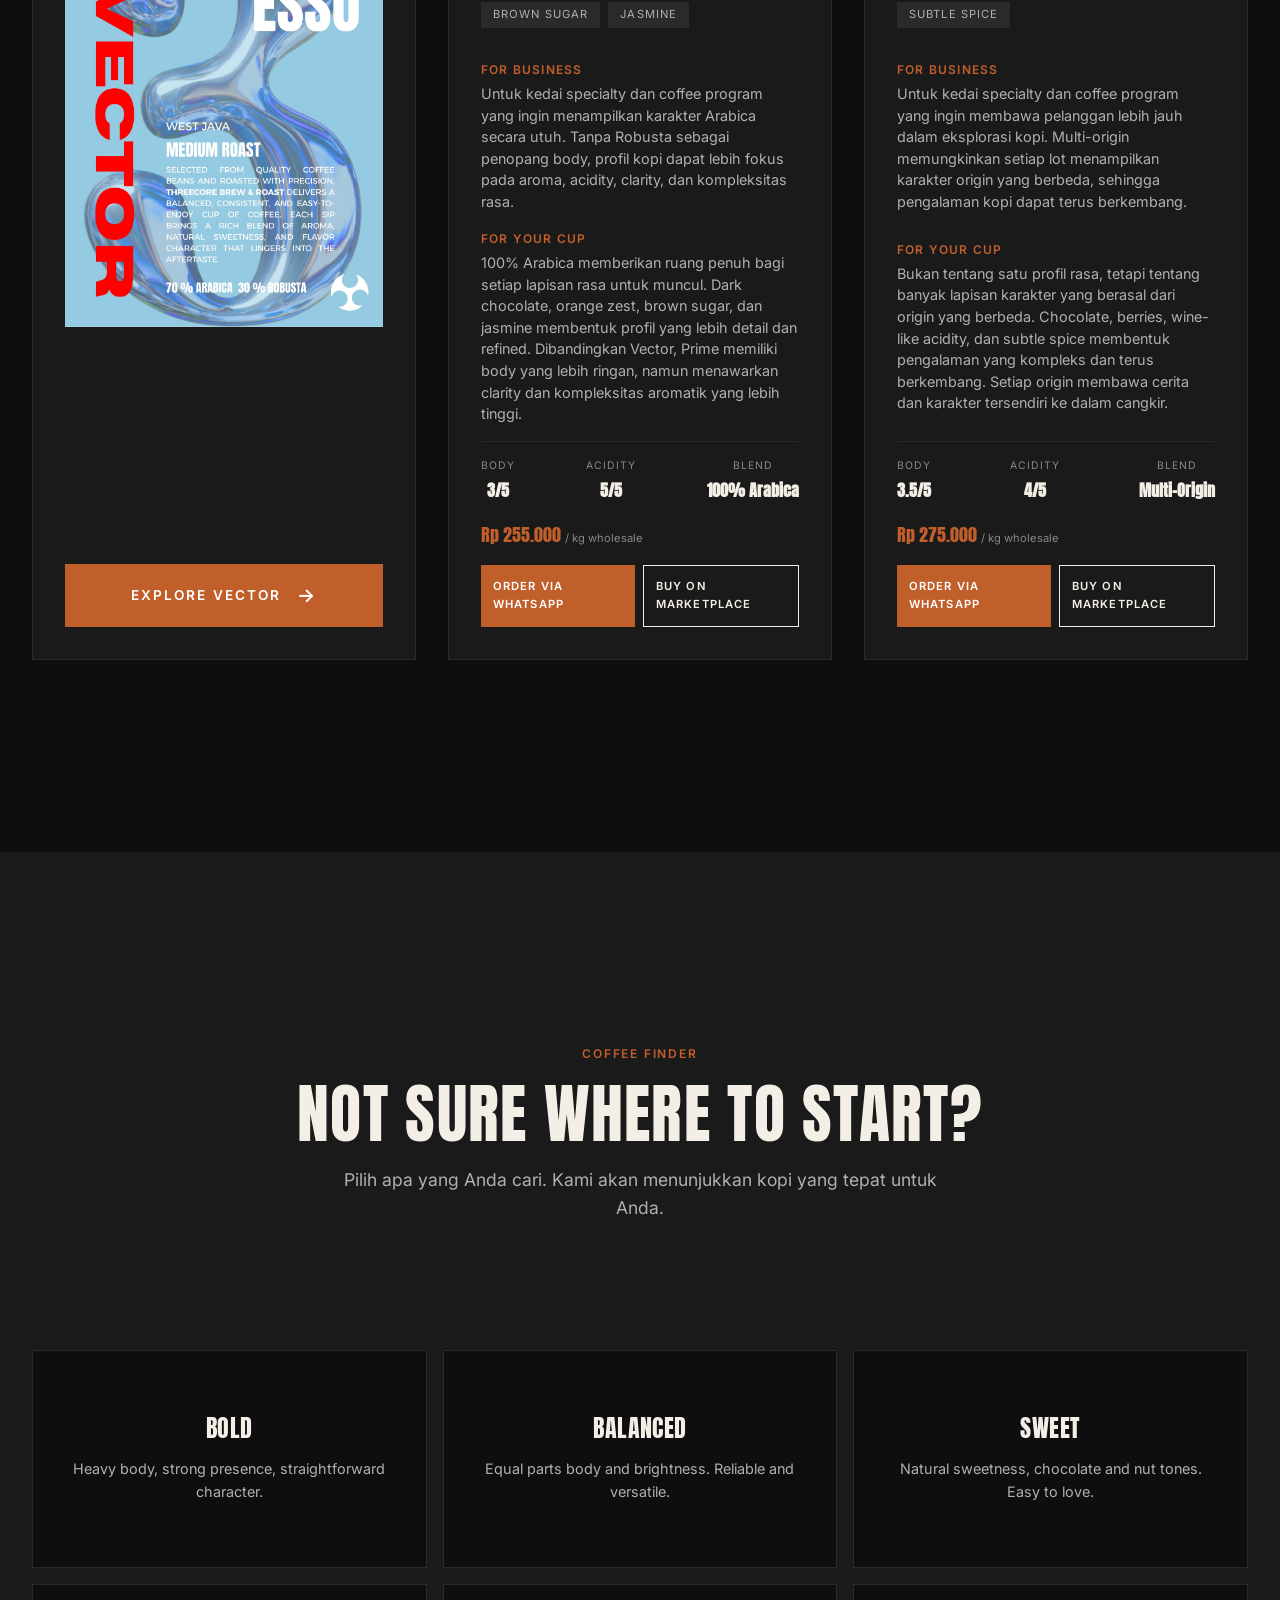
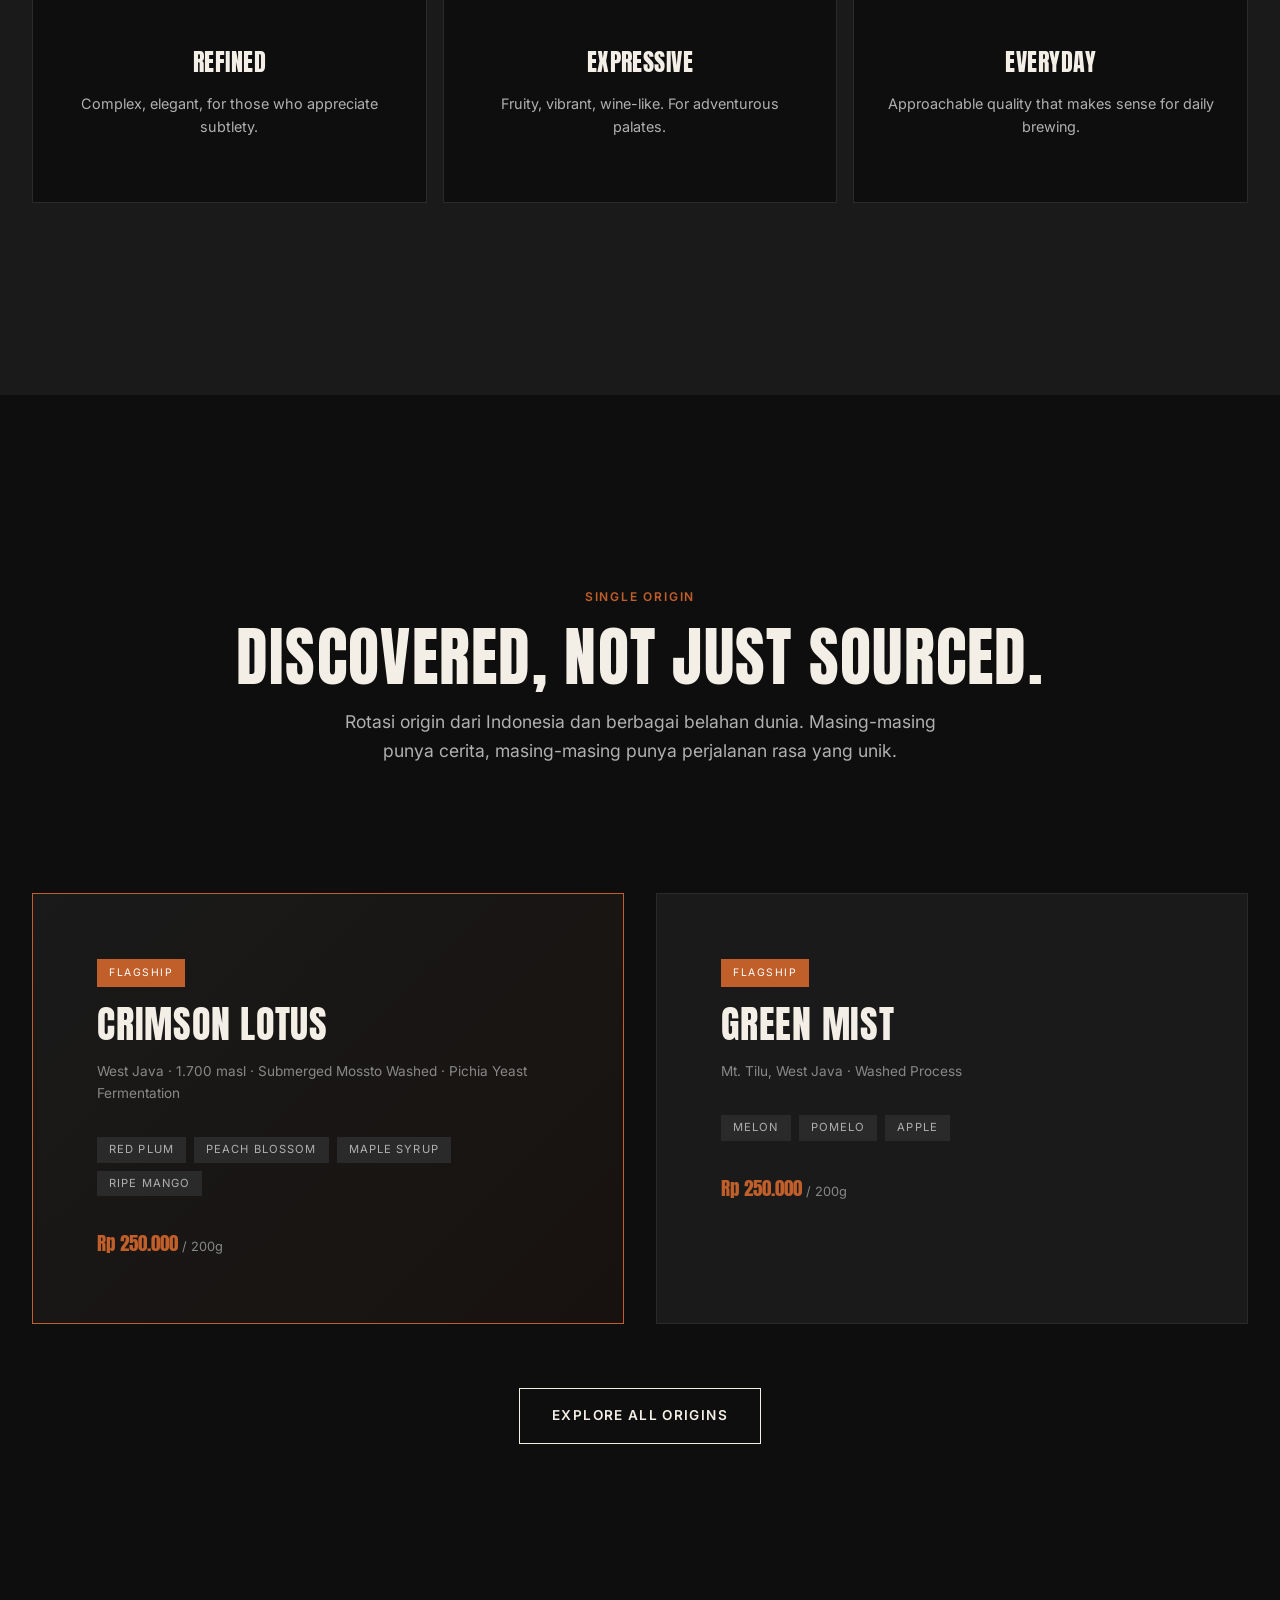
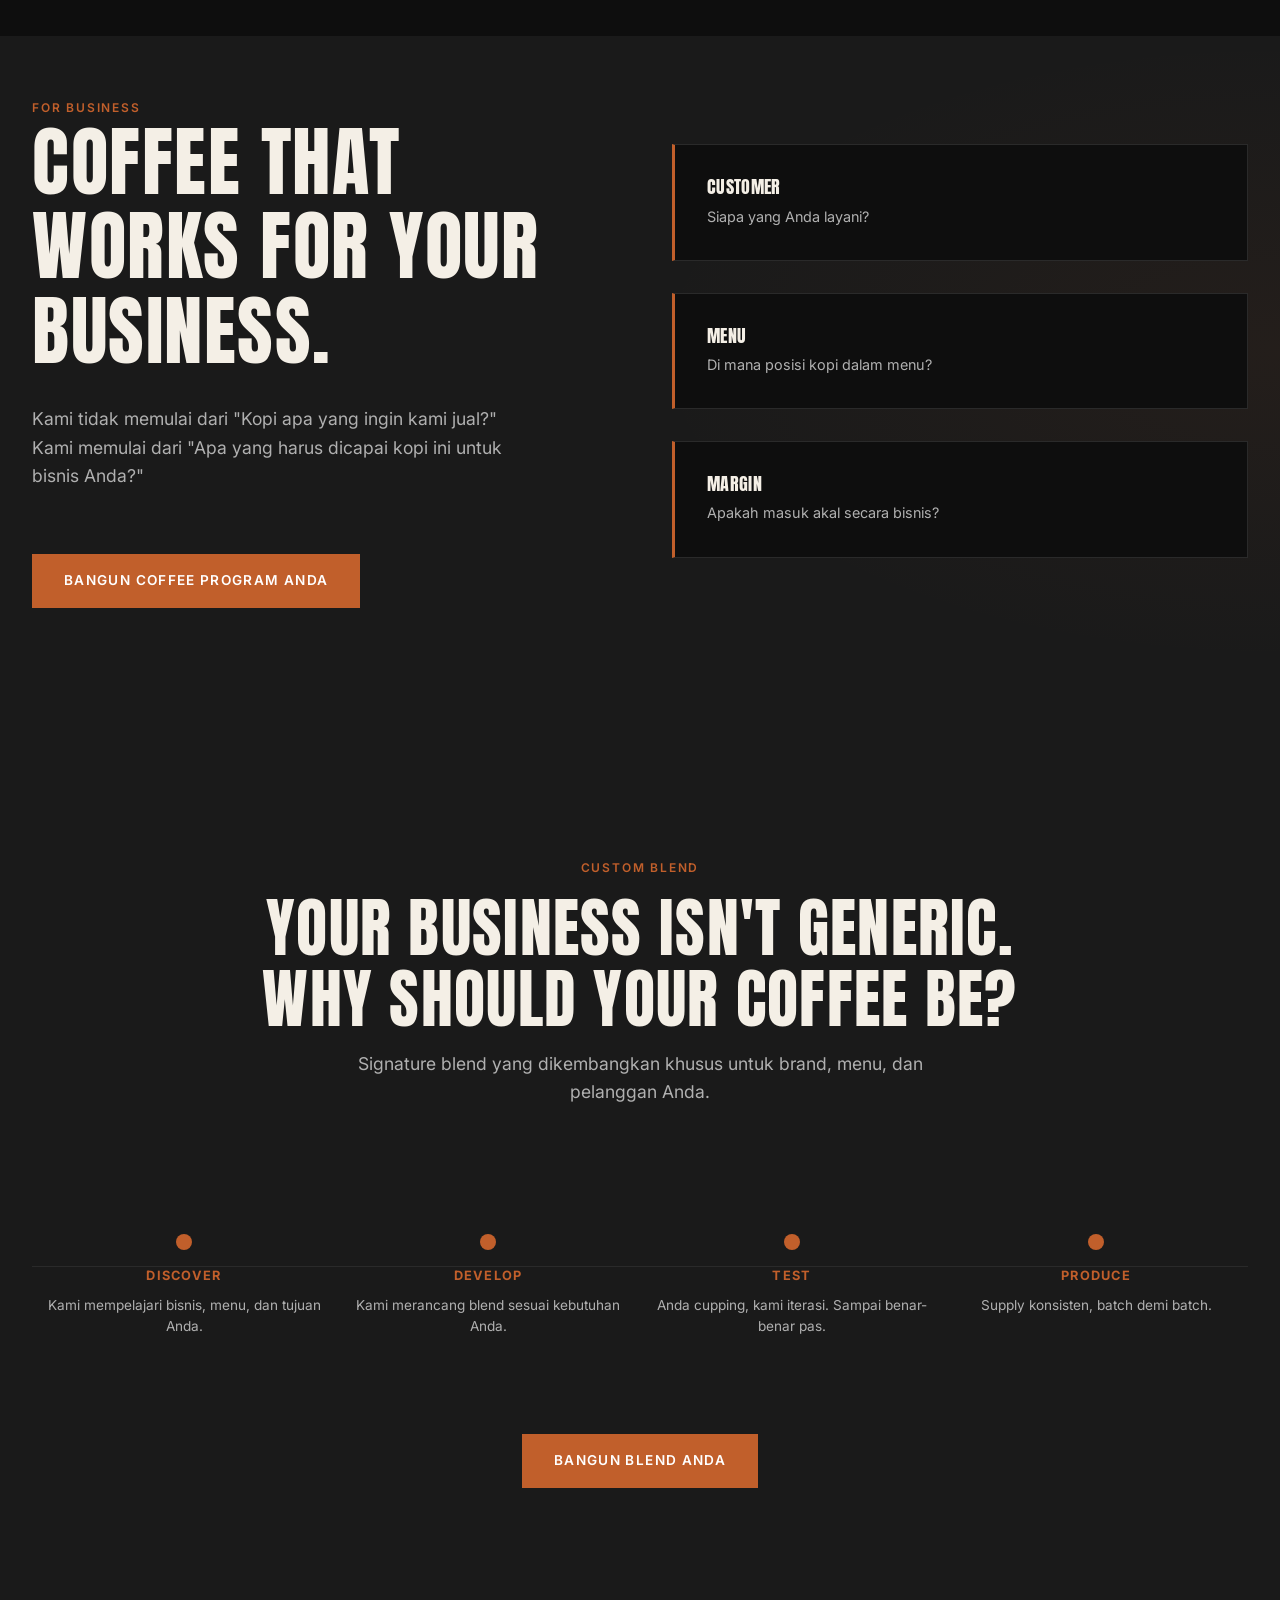
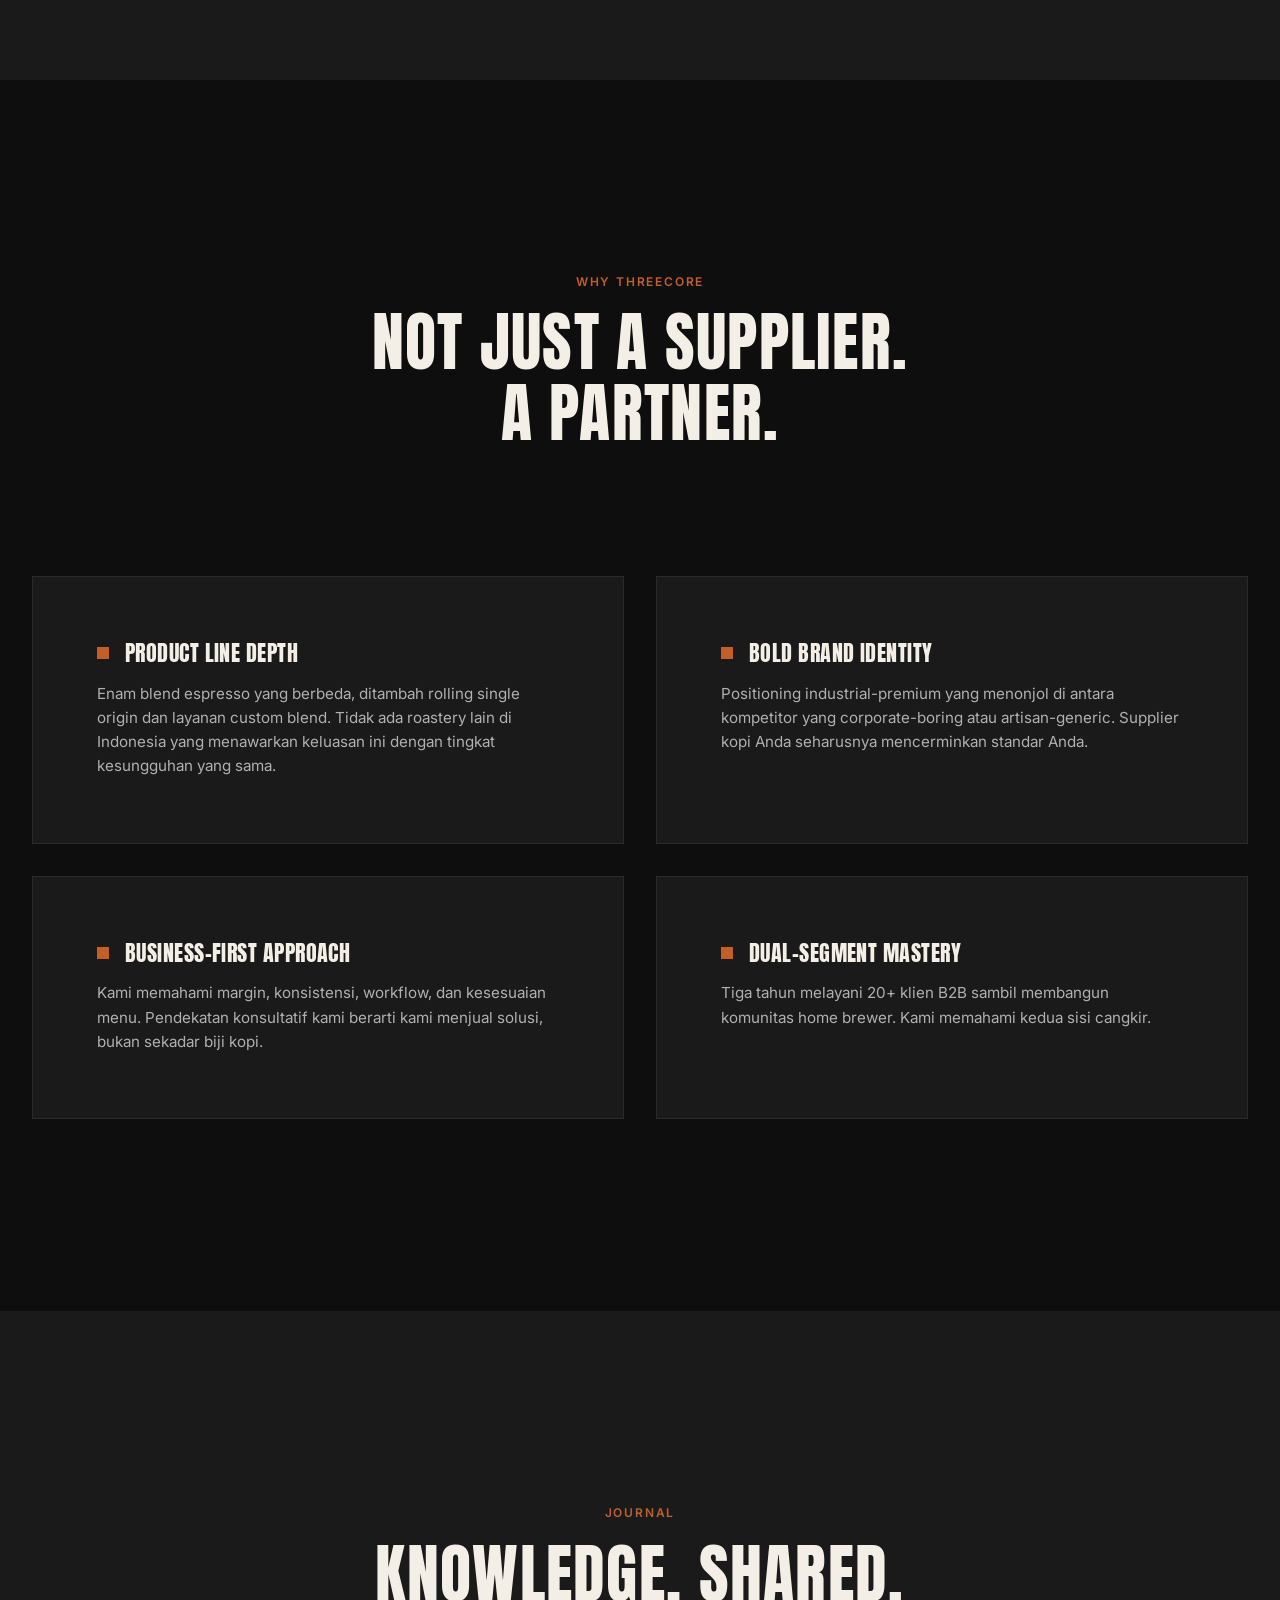
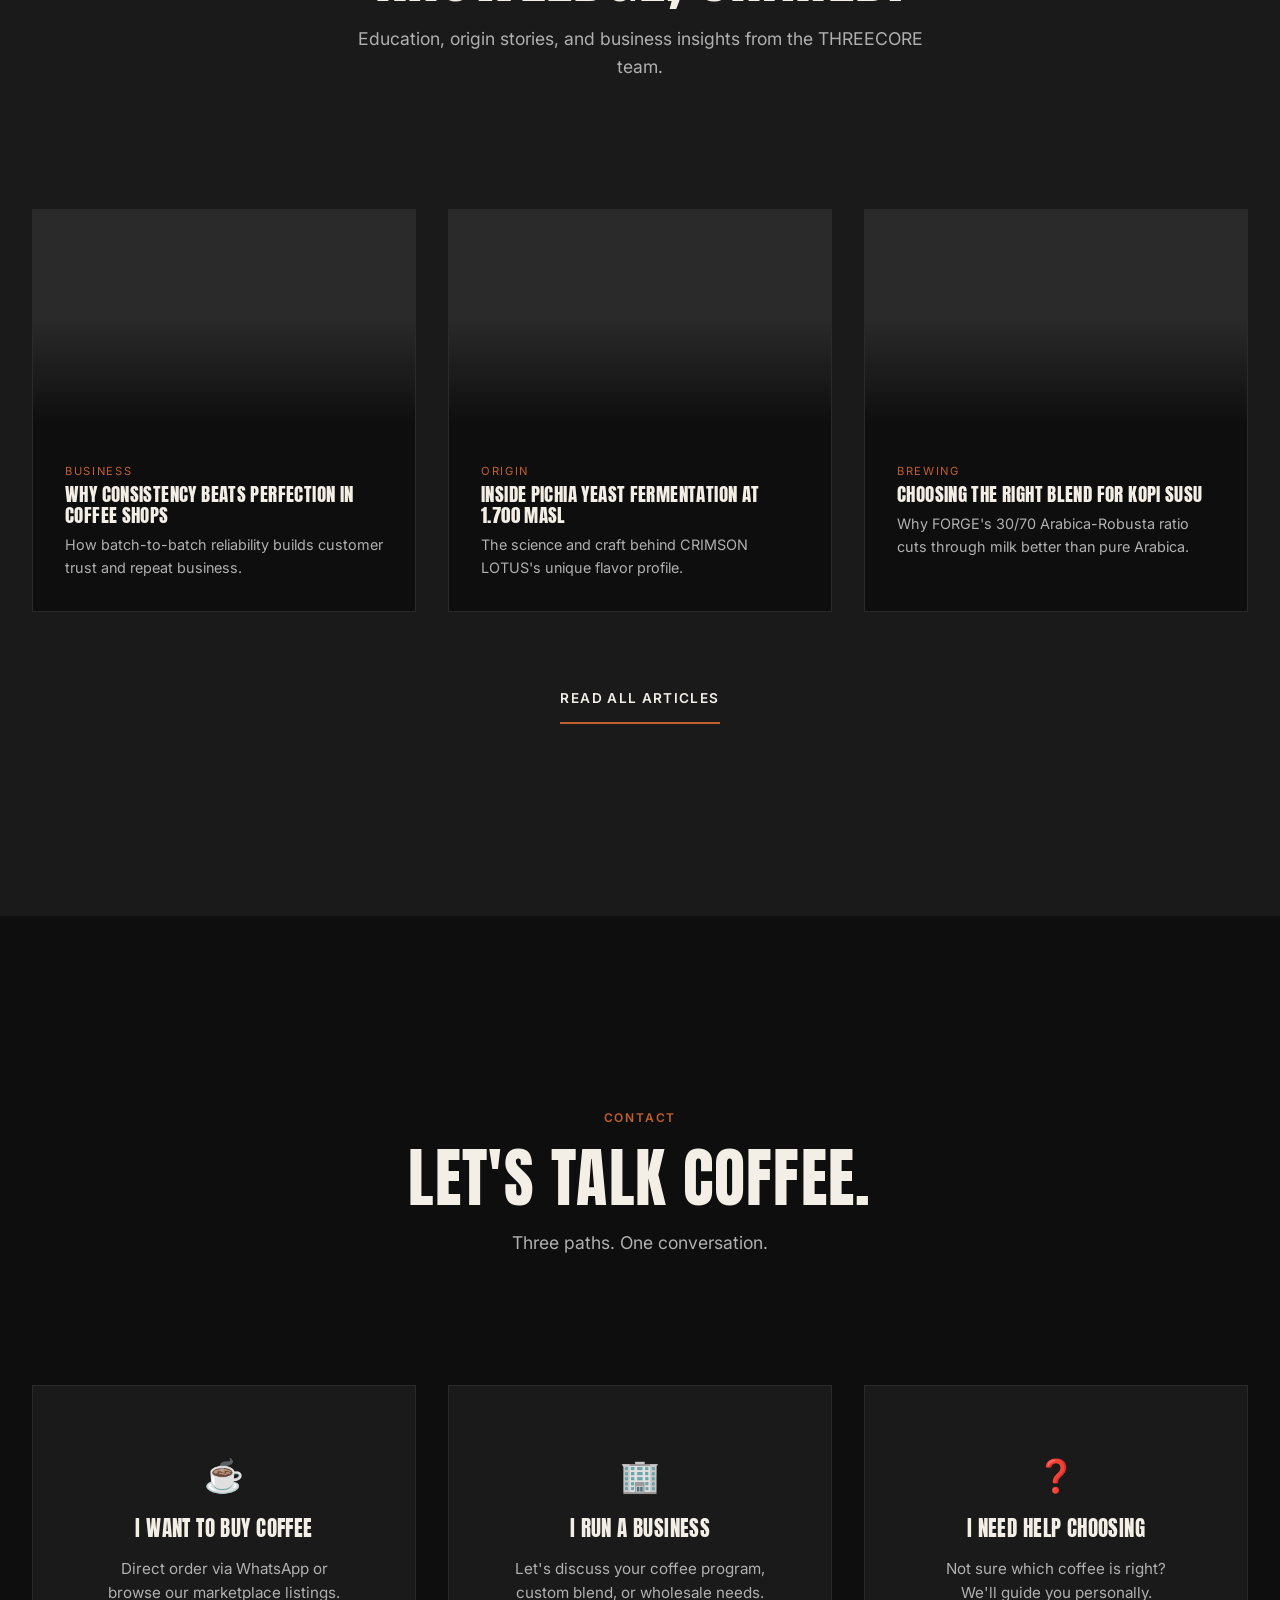
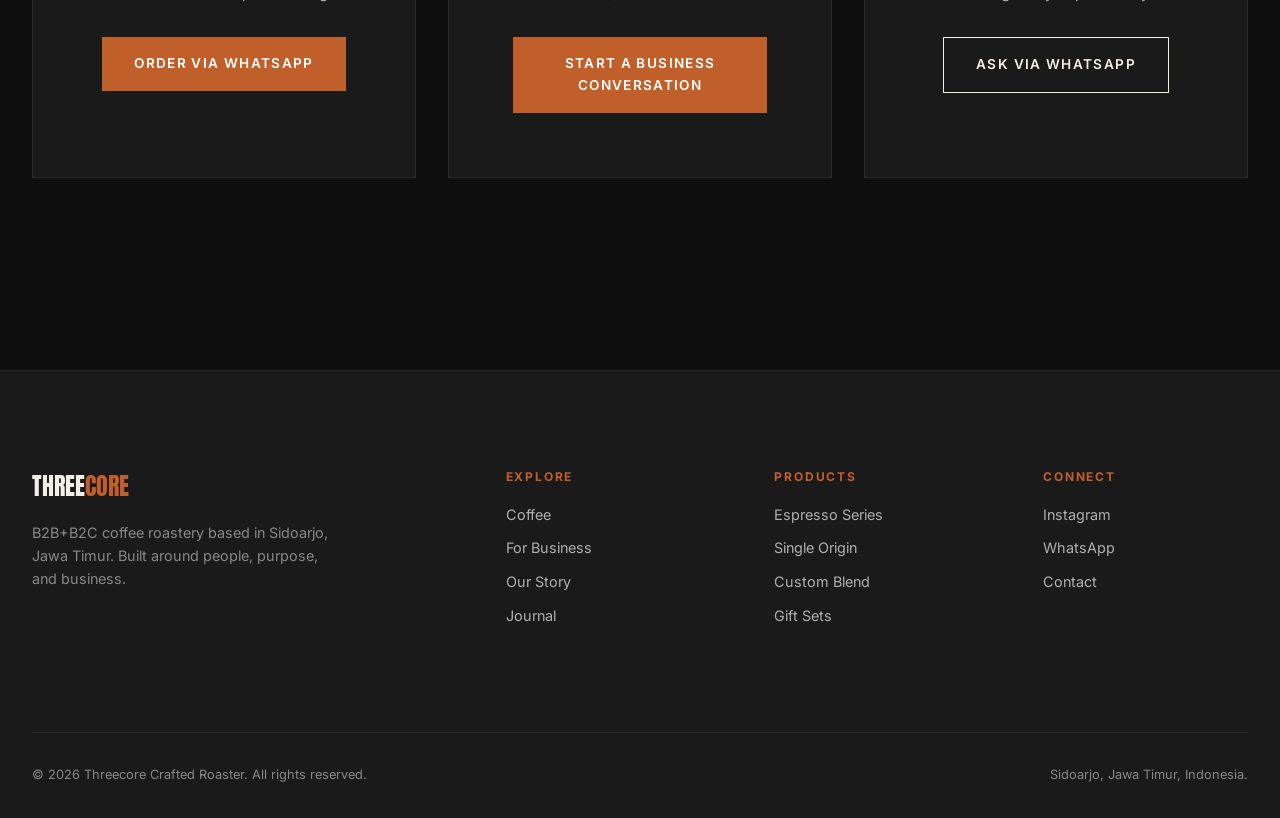
==== commit a148310c: "Update index.html" ====
--- a/index.html
+++ b/index.html
@@ -139,35 +139,15 @@
         </a>
 
         <!-- VECTOR -->
-        <div class="product-card reveal reveal-delay-1">
-          <div class="product-card-number">04 / 06</div>
-          <h3 class="product-card-name">VECTOR</h3>
-          <p class="product-card-tagline">The Upgrade Path</p>
-          <div class="product-card-flavor">
-            <span class="flavor-tag">Milk Chocolate</span>
-            <span class="flavor-tag">Honey</span>
-            <span class="flavor-tag">Red Apple</span>
-            <span class="flavor-tag">Subtle Floral</span>
-          </div>
-          <div class="product-card-reason">
-            <h5>For Business</h5>
-            <p>Untuk kedai yang ingin membawa pengalaman kopi ke tingkat yang lebih kompleks. Dominasi Arabica memberikan ruang lebih besar bagi karakter aroma dan acidity untuk berkembang, sementara 30% Robusta tetap menjaga body dan kekuatan espresso.</p>
-          </div>
-          <div class="product-card-reason">
-            <h5>For Your Cup</h5>
-            <p>Dengan 70% Arabica, struktur cangkir menjadi semakin berlapis. Milk chocolate menjadi fondasi, kemudian muncul honey, red apple, dan subtle floral sebagai lapisan aroma dan rasa yang lebih kompleks. 30% Robusta tetap memberikan body sehingga karakter Arabica tidak terasa terlalu tipis.</p>
-          </div>
-          <div class="product-card-meta">
-            <div class="meta-item"><span>Body</span><strong>3/5</strong></div>
-            <div class="meta-item"><span>Acidity</span><strong>4/5</strong></div>
-            <div class="meta-item"><span>Blend</span><strong>70/30 A/R</strong></div>
-          </div>
-          <div class="product-card-price">Rp 225.000 <span style="font-size:0.7rem;color:var(--tcr-gray);font-family:var(--font-body);">/ kg wholesale</span></div>
-          <div class="product-card-actions">
-            <a href="https://wa.me/6281234567890?text=Hi%20Threecore%2C%20I%20want%20to%20order%20VECTOR" class="btn btn-primary" target="_blank">Order via WhatsApp</a>
-            <a href="#" class="btn btn-secondary">Buy on Marketplace</a>
-          </div>
-        </div>
+        <a href="product-vector.html" class="product-card-poster reveal reveal-delay-1">
+          <div class="product-card-poster-img">
+            <img src="images/products/vector.jpg" alt="VECTOR - The Upgrade Path">
+          </div>
+          <div class="product-card-poster-cta">
+          <span>Explore VECTOR</span>
+          <span class="arrow">→</span>
+          </div>
+        </a>
 
         <!-- PRIME -->
         <div class="product-card reveal reveal-delay-2">
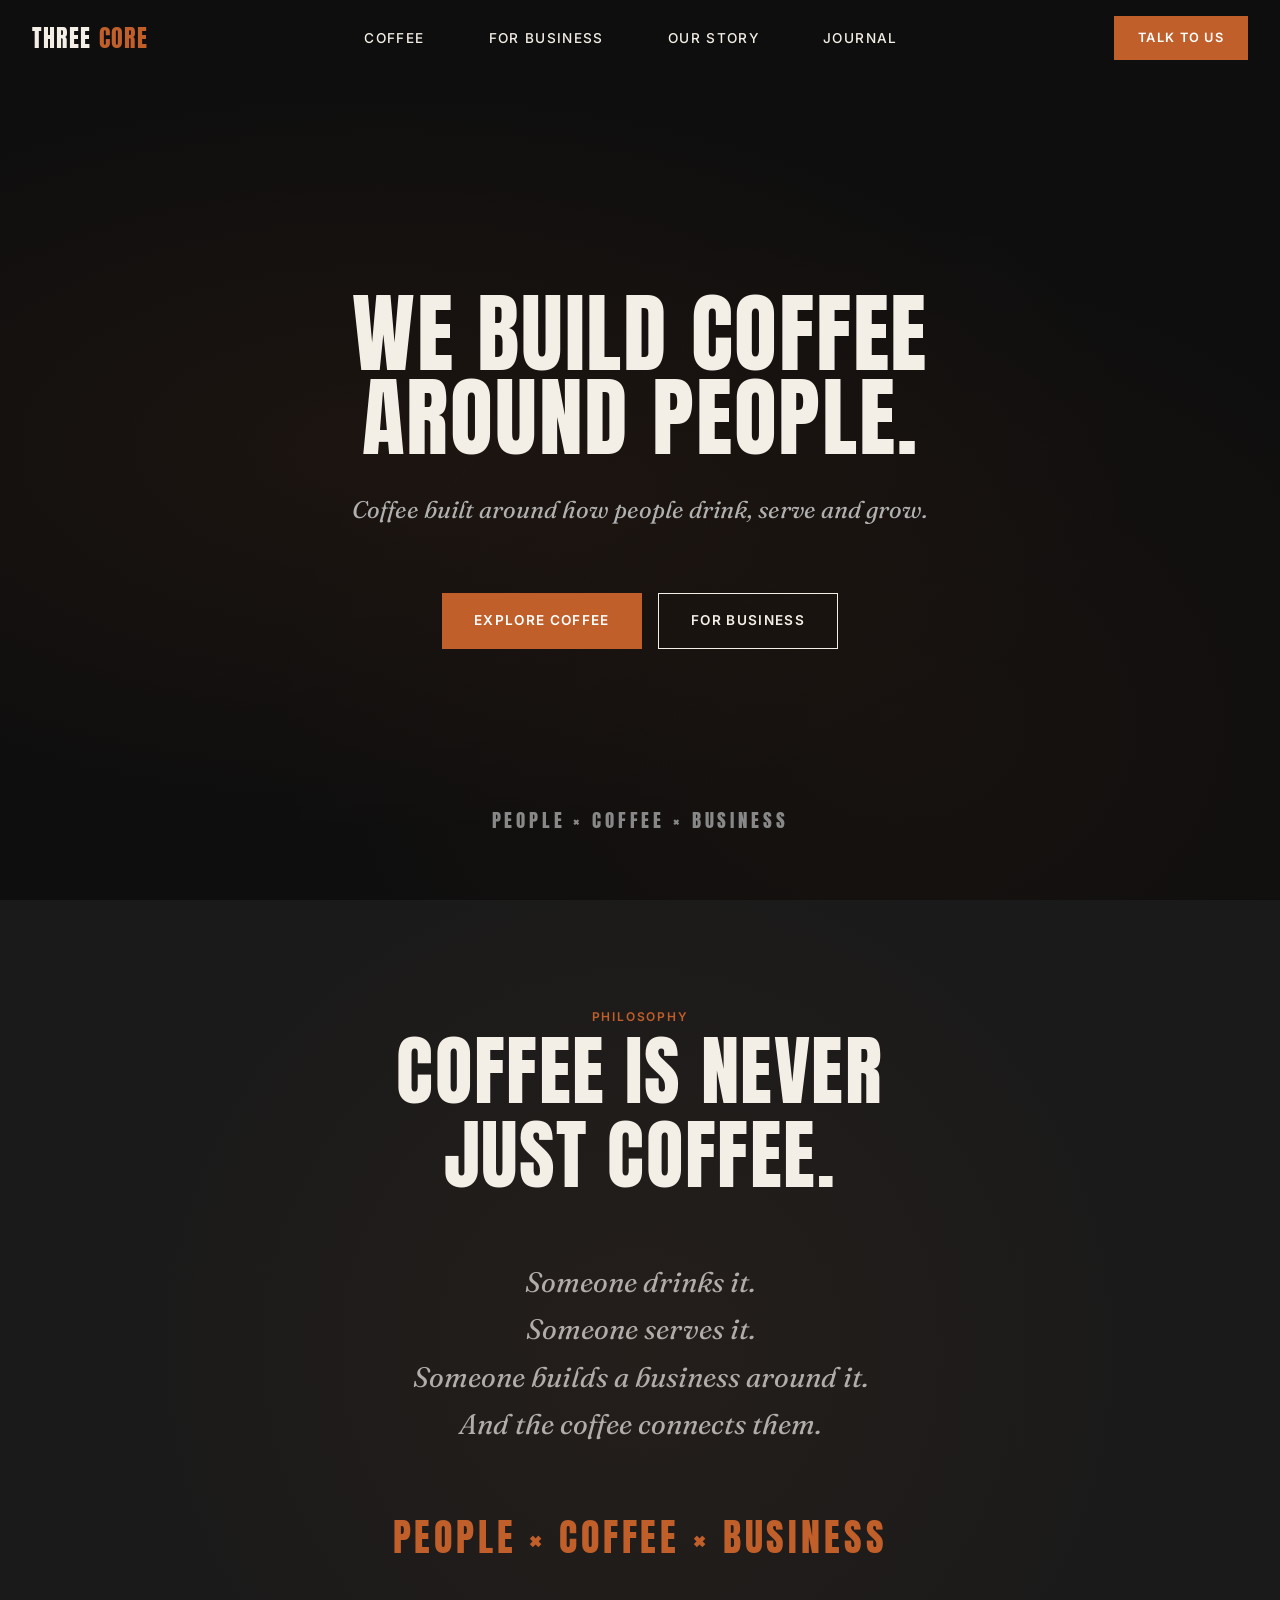
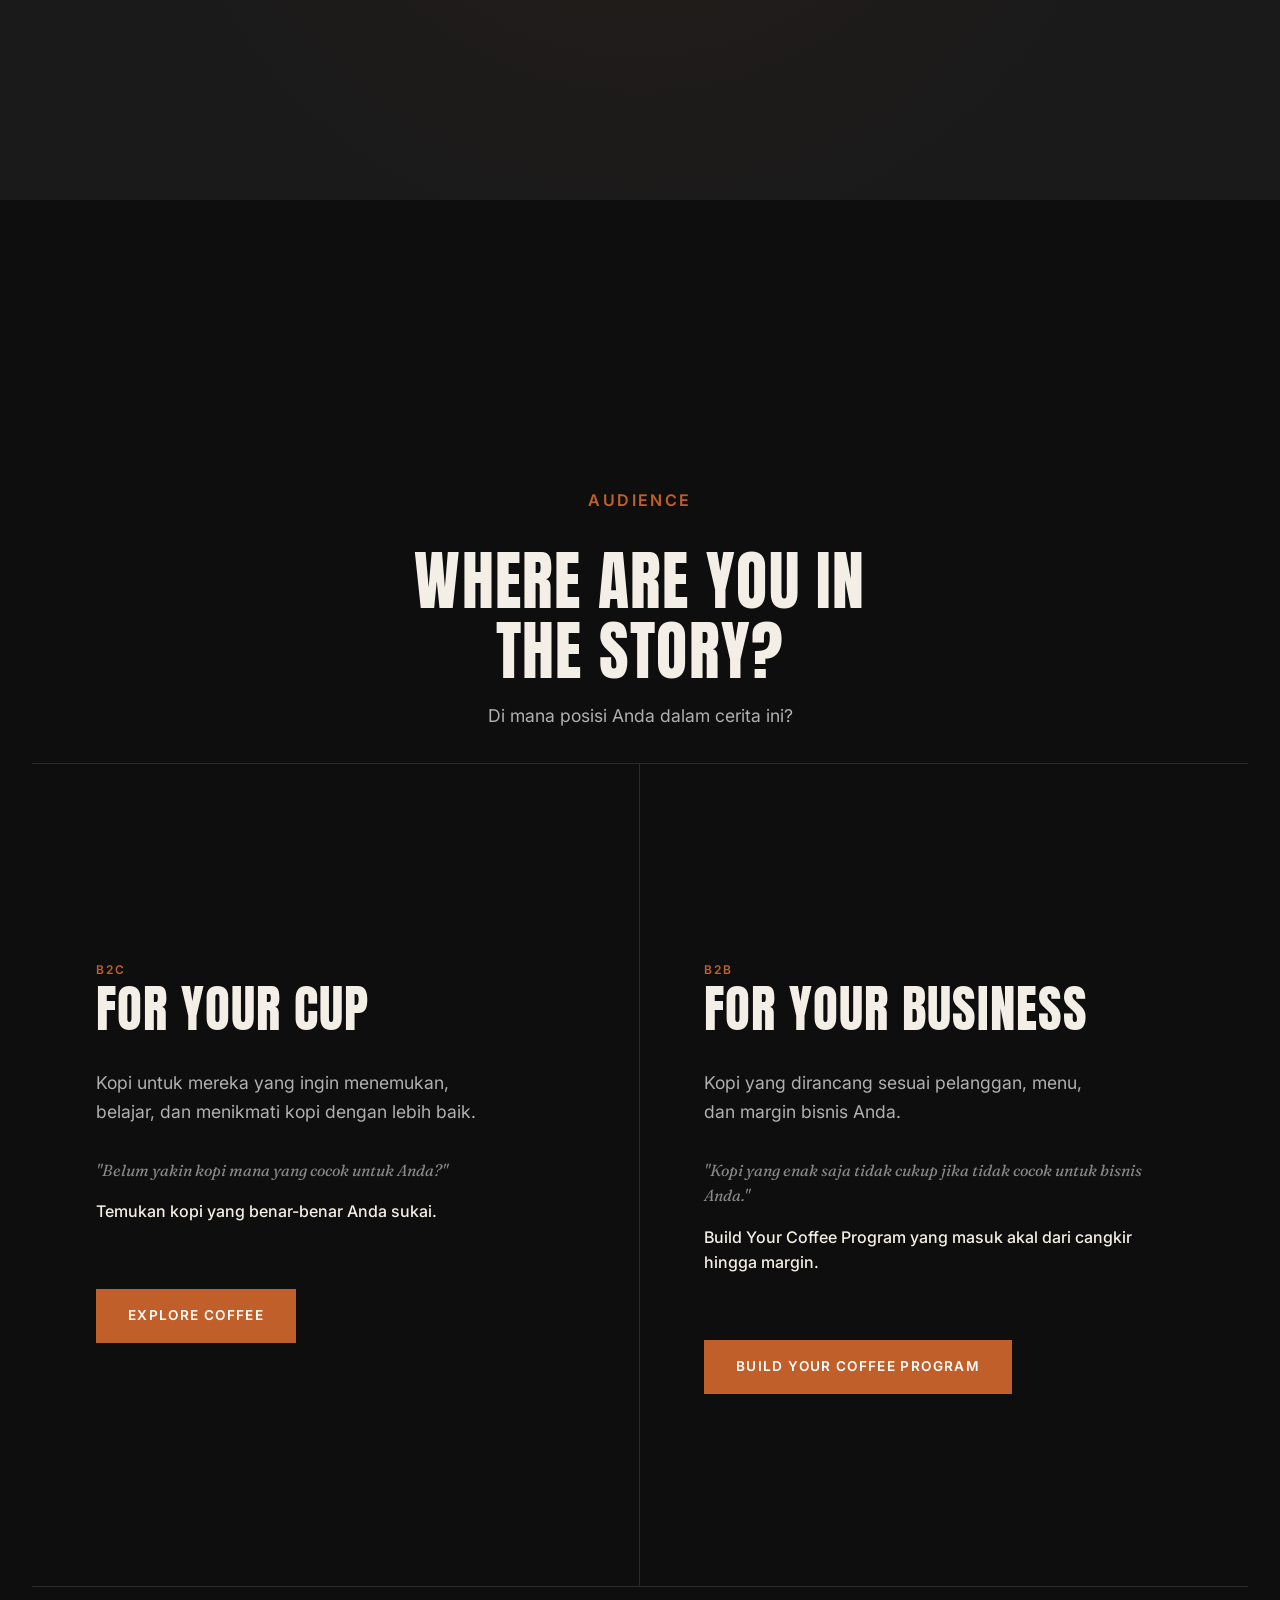
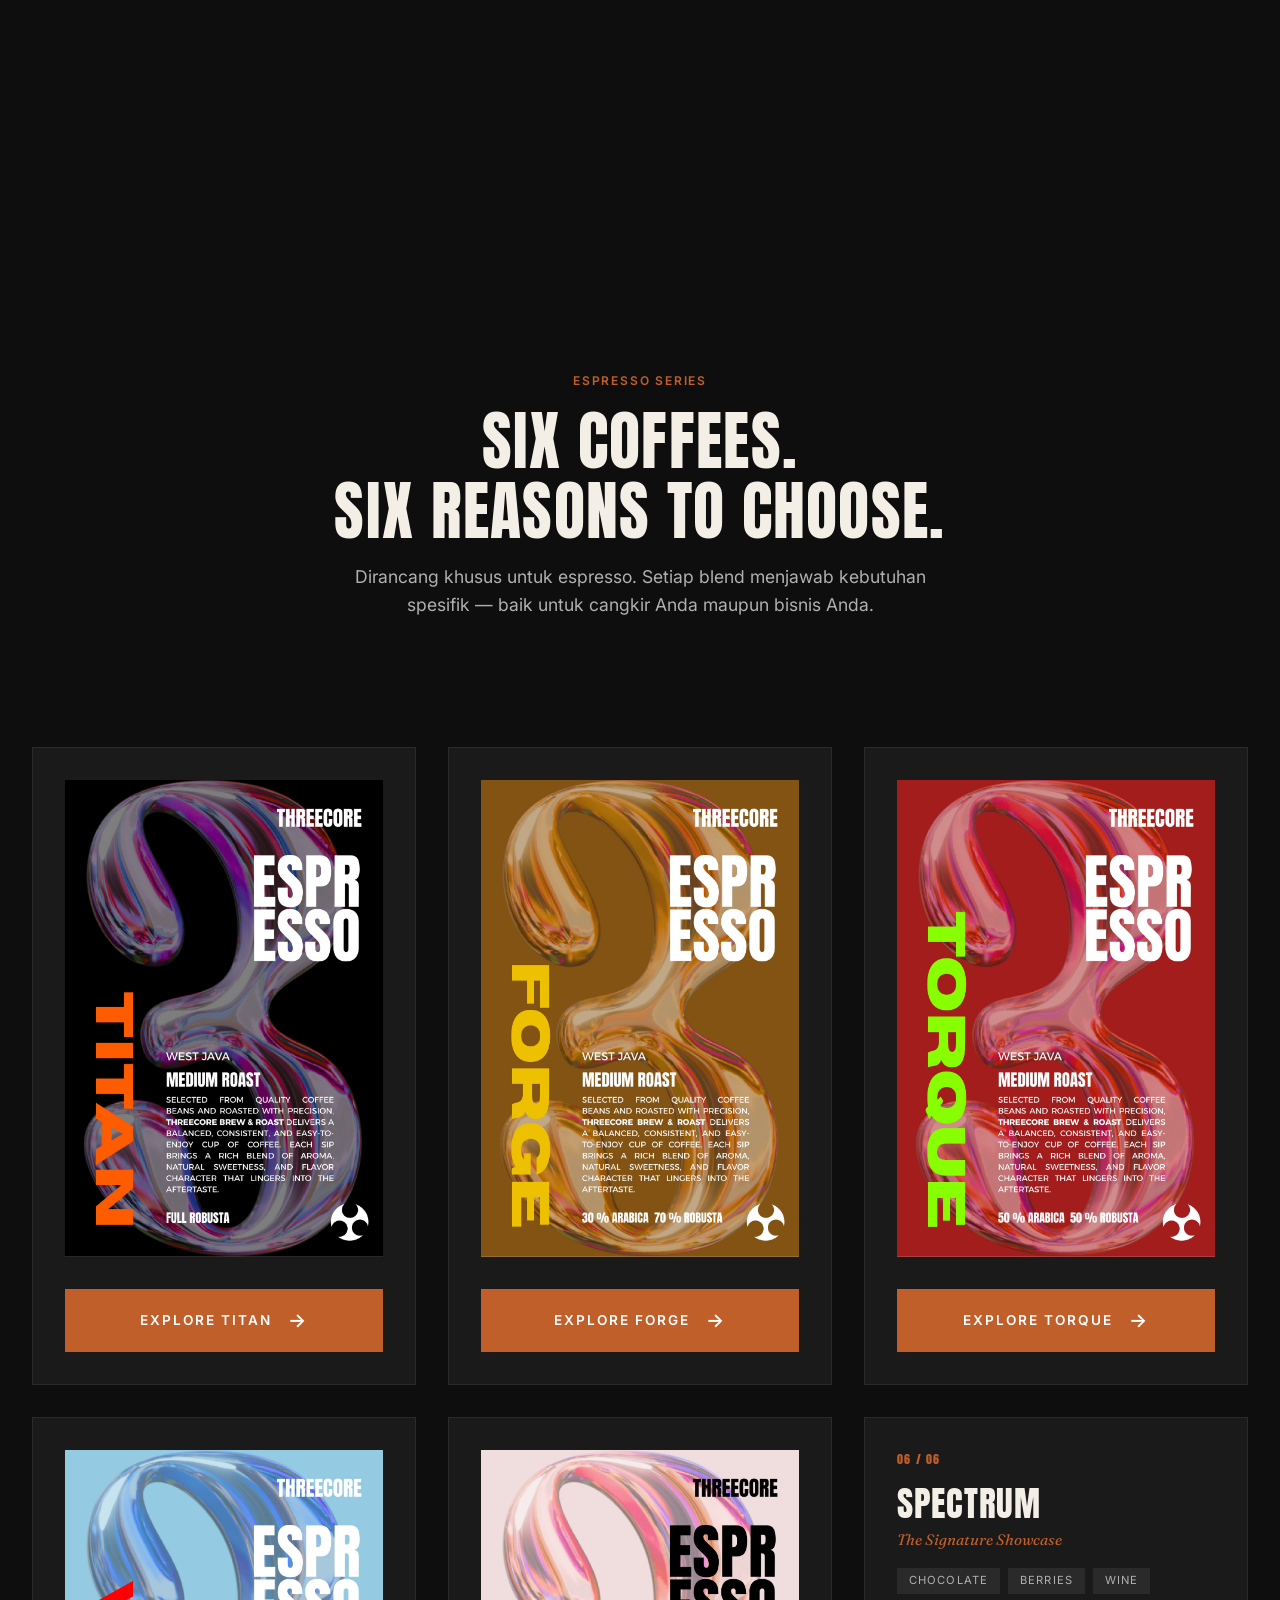
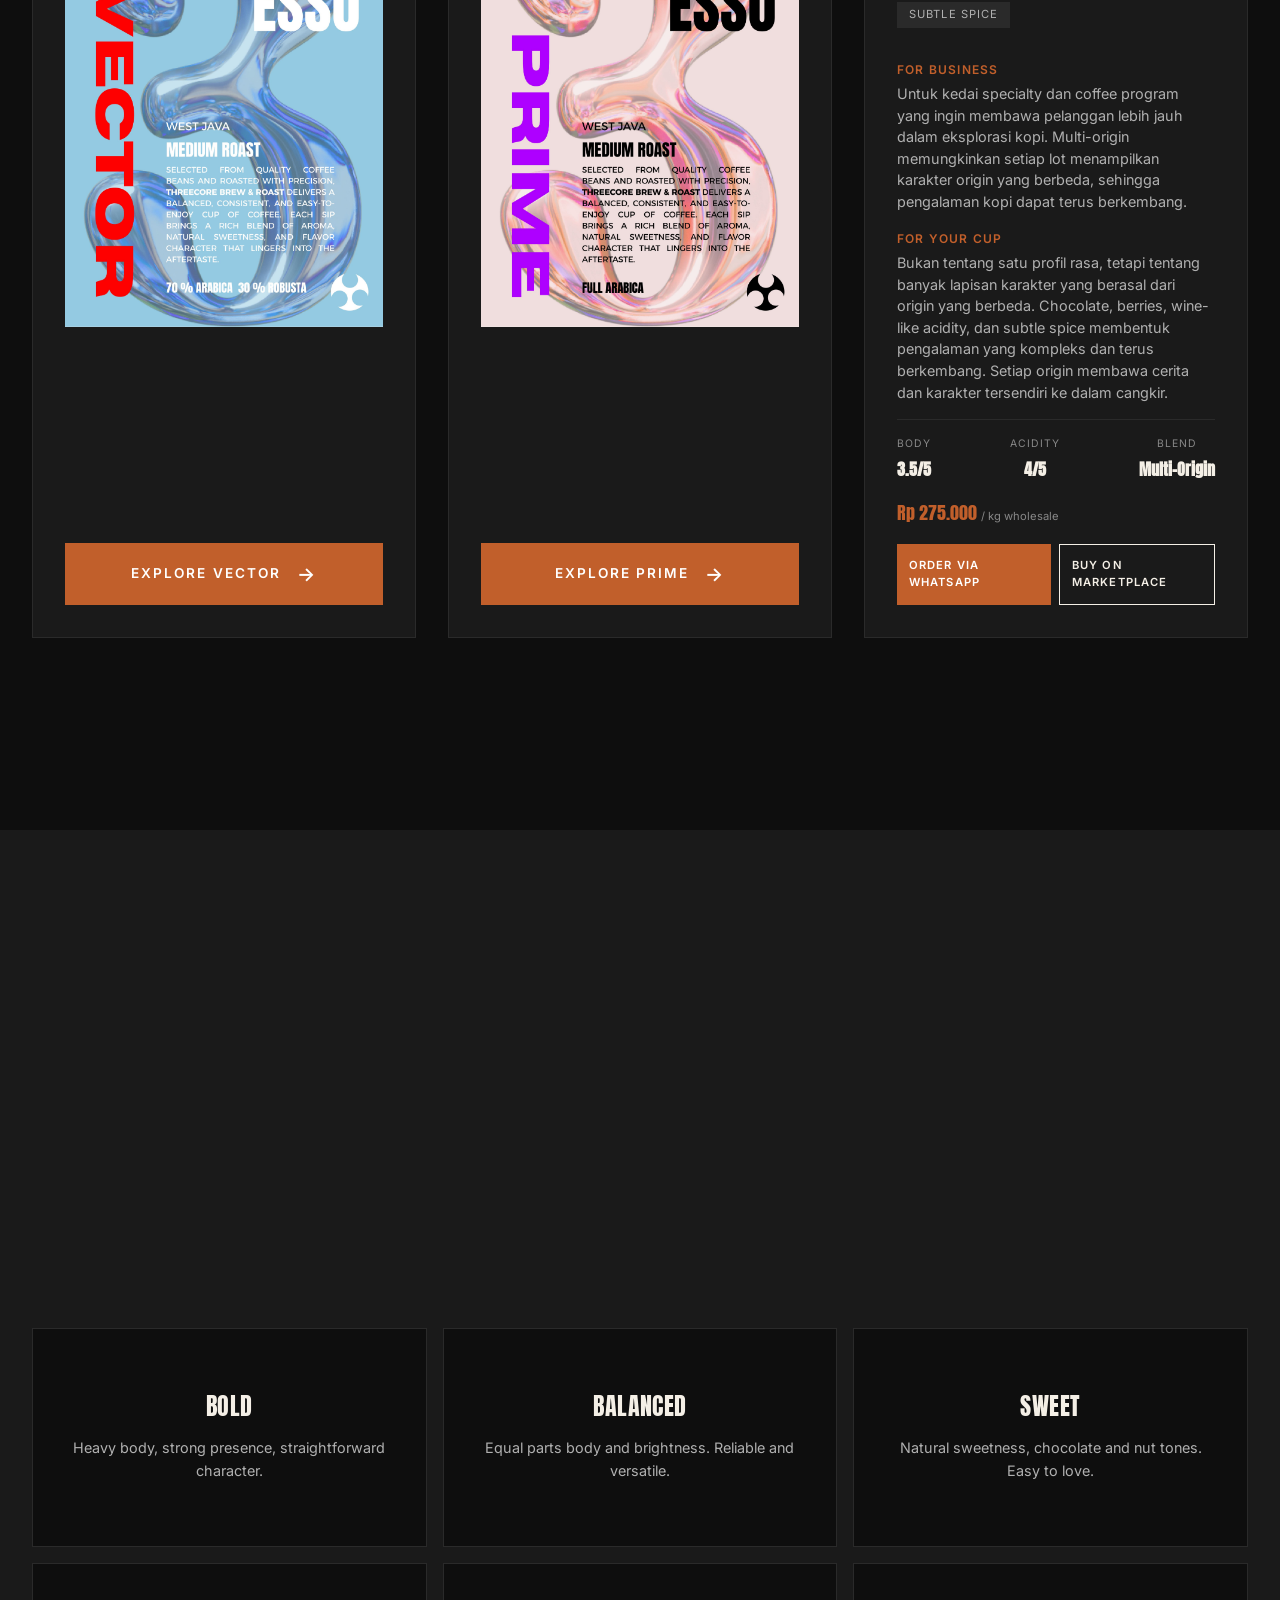
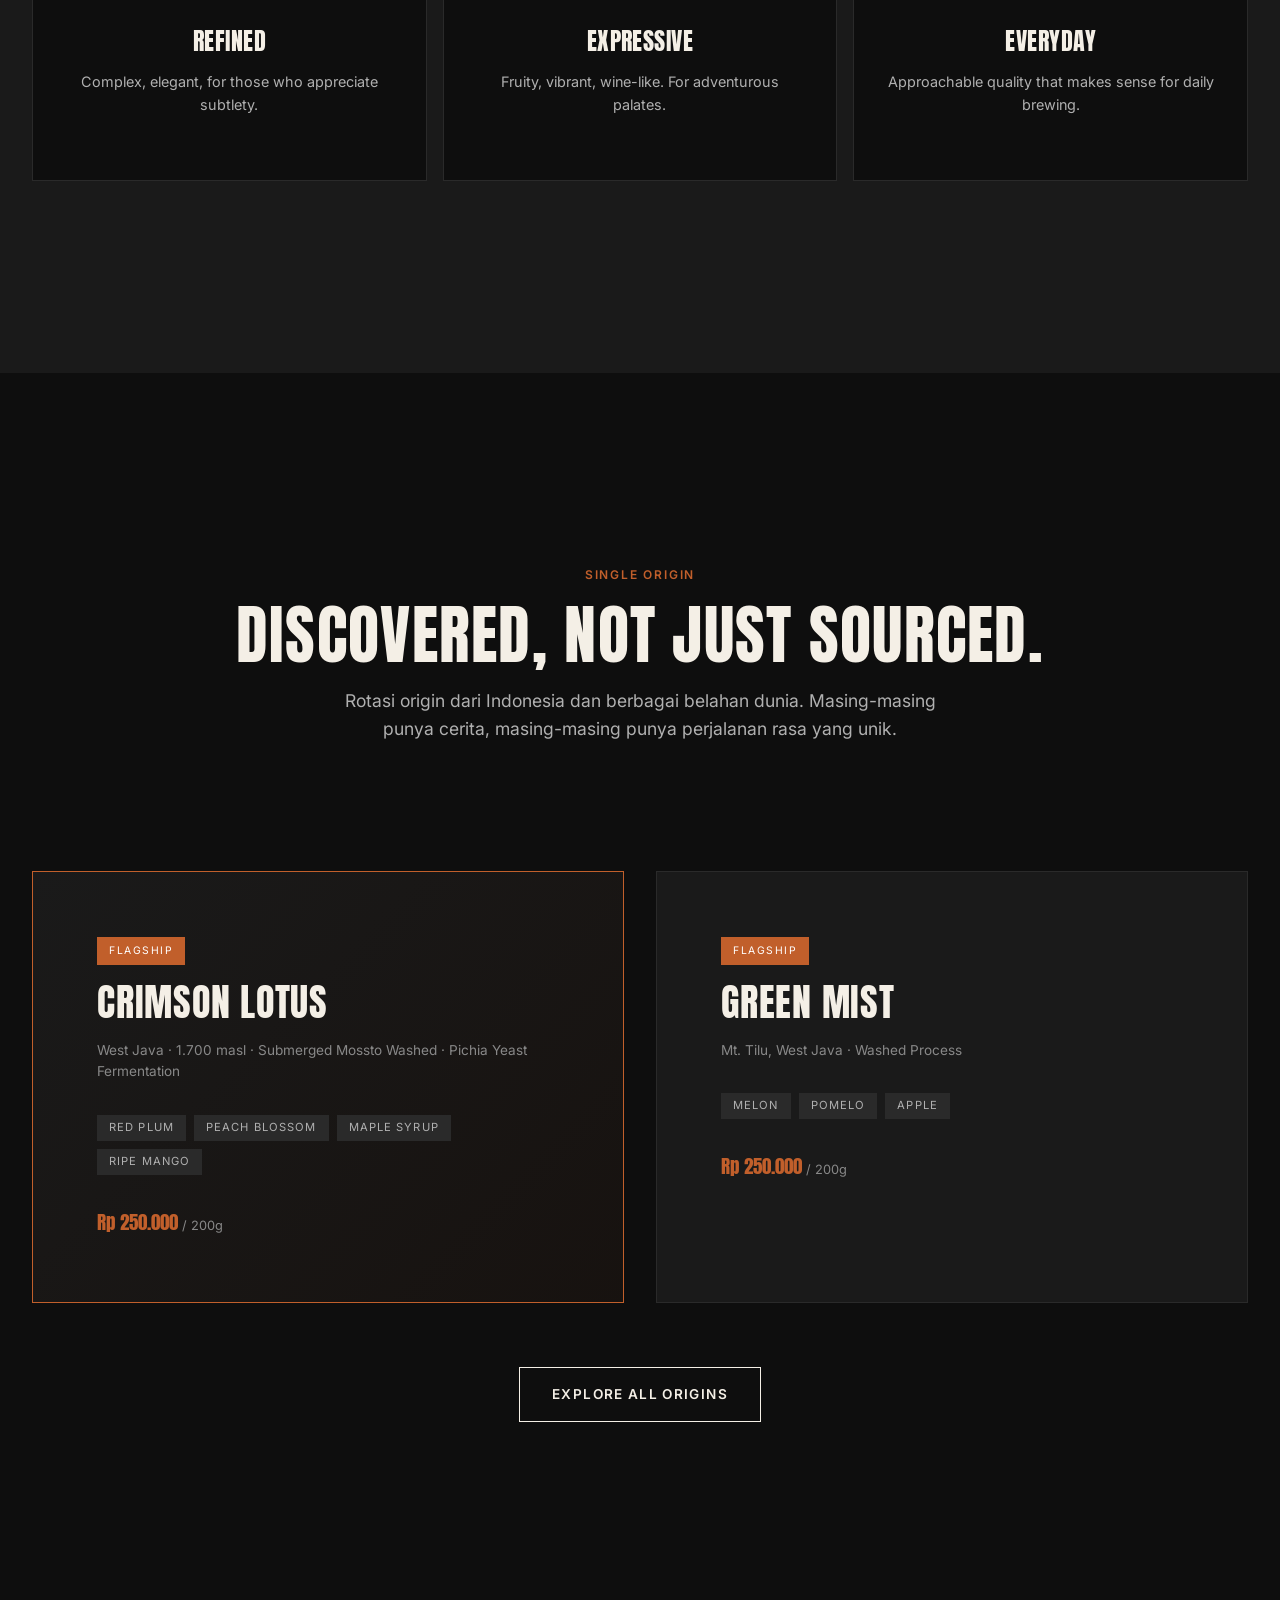
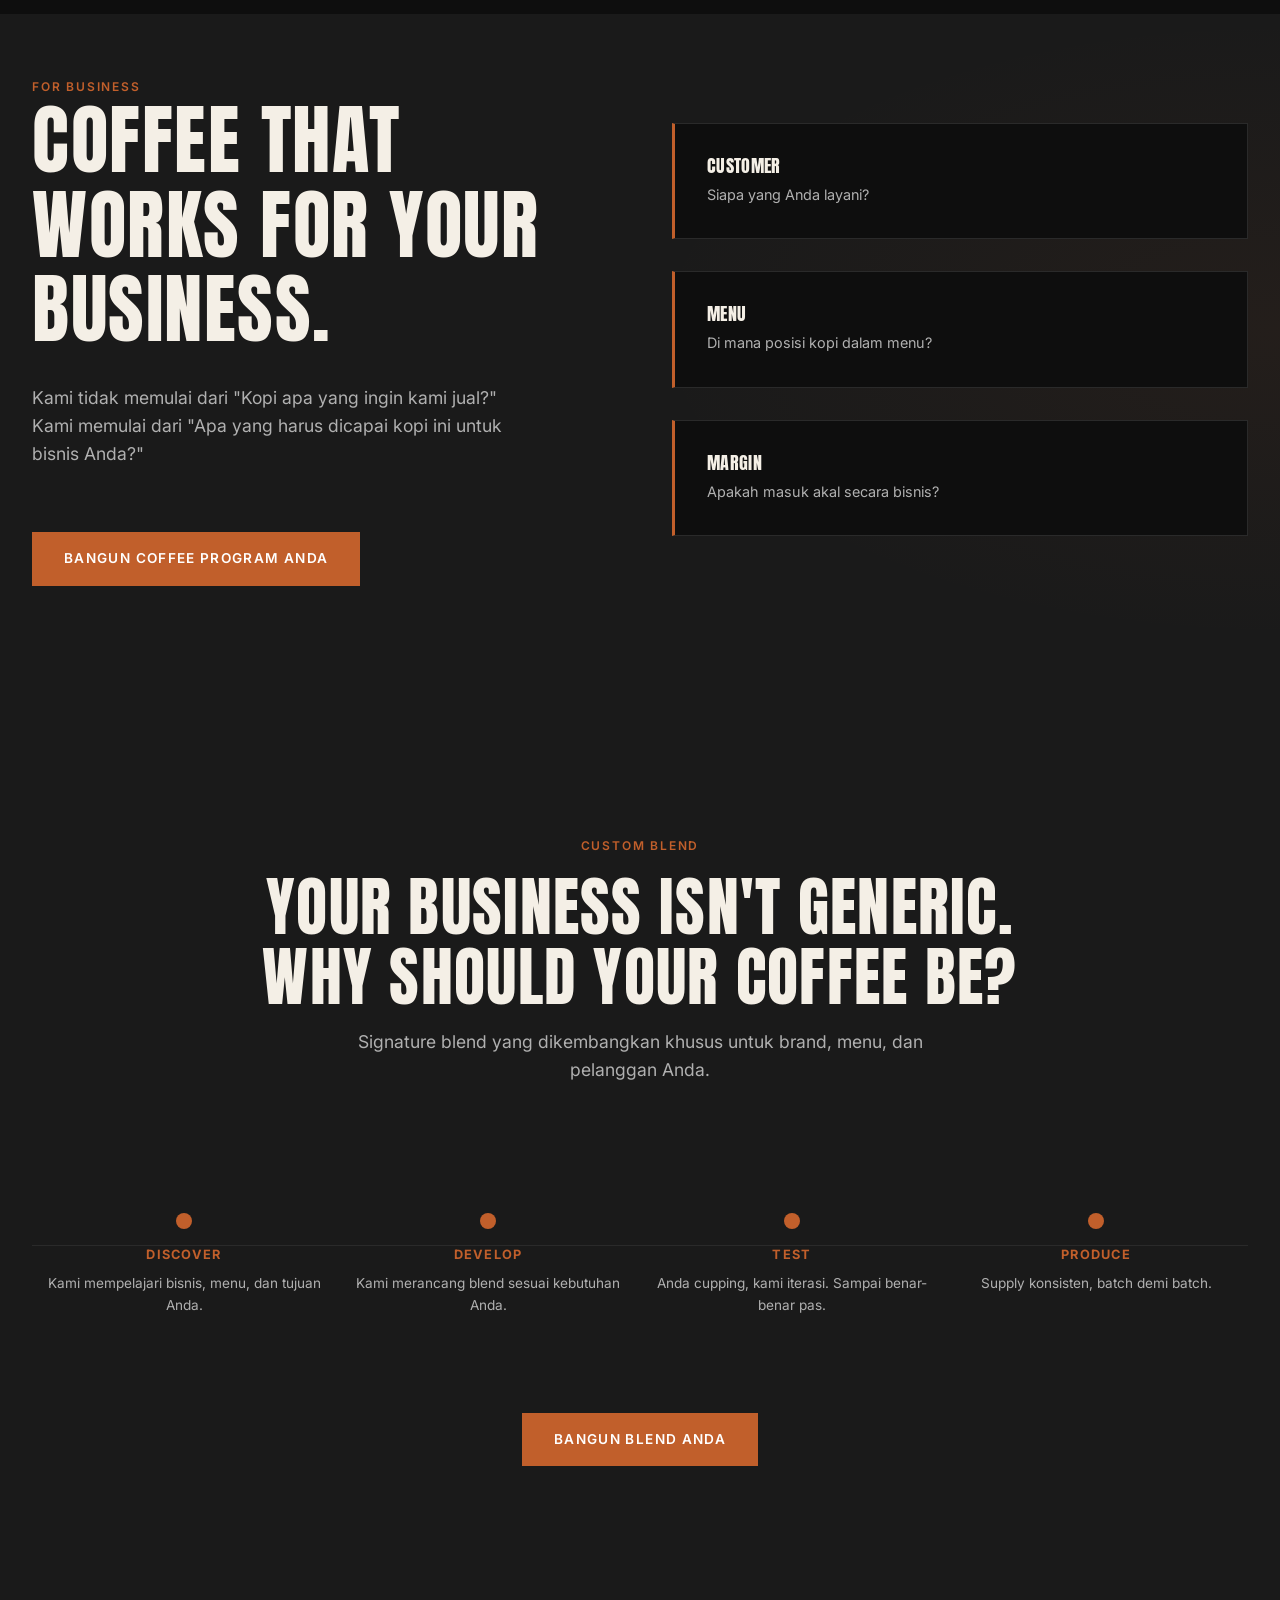
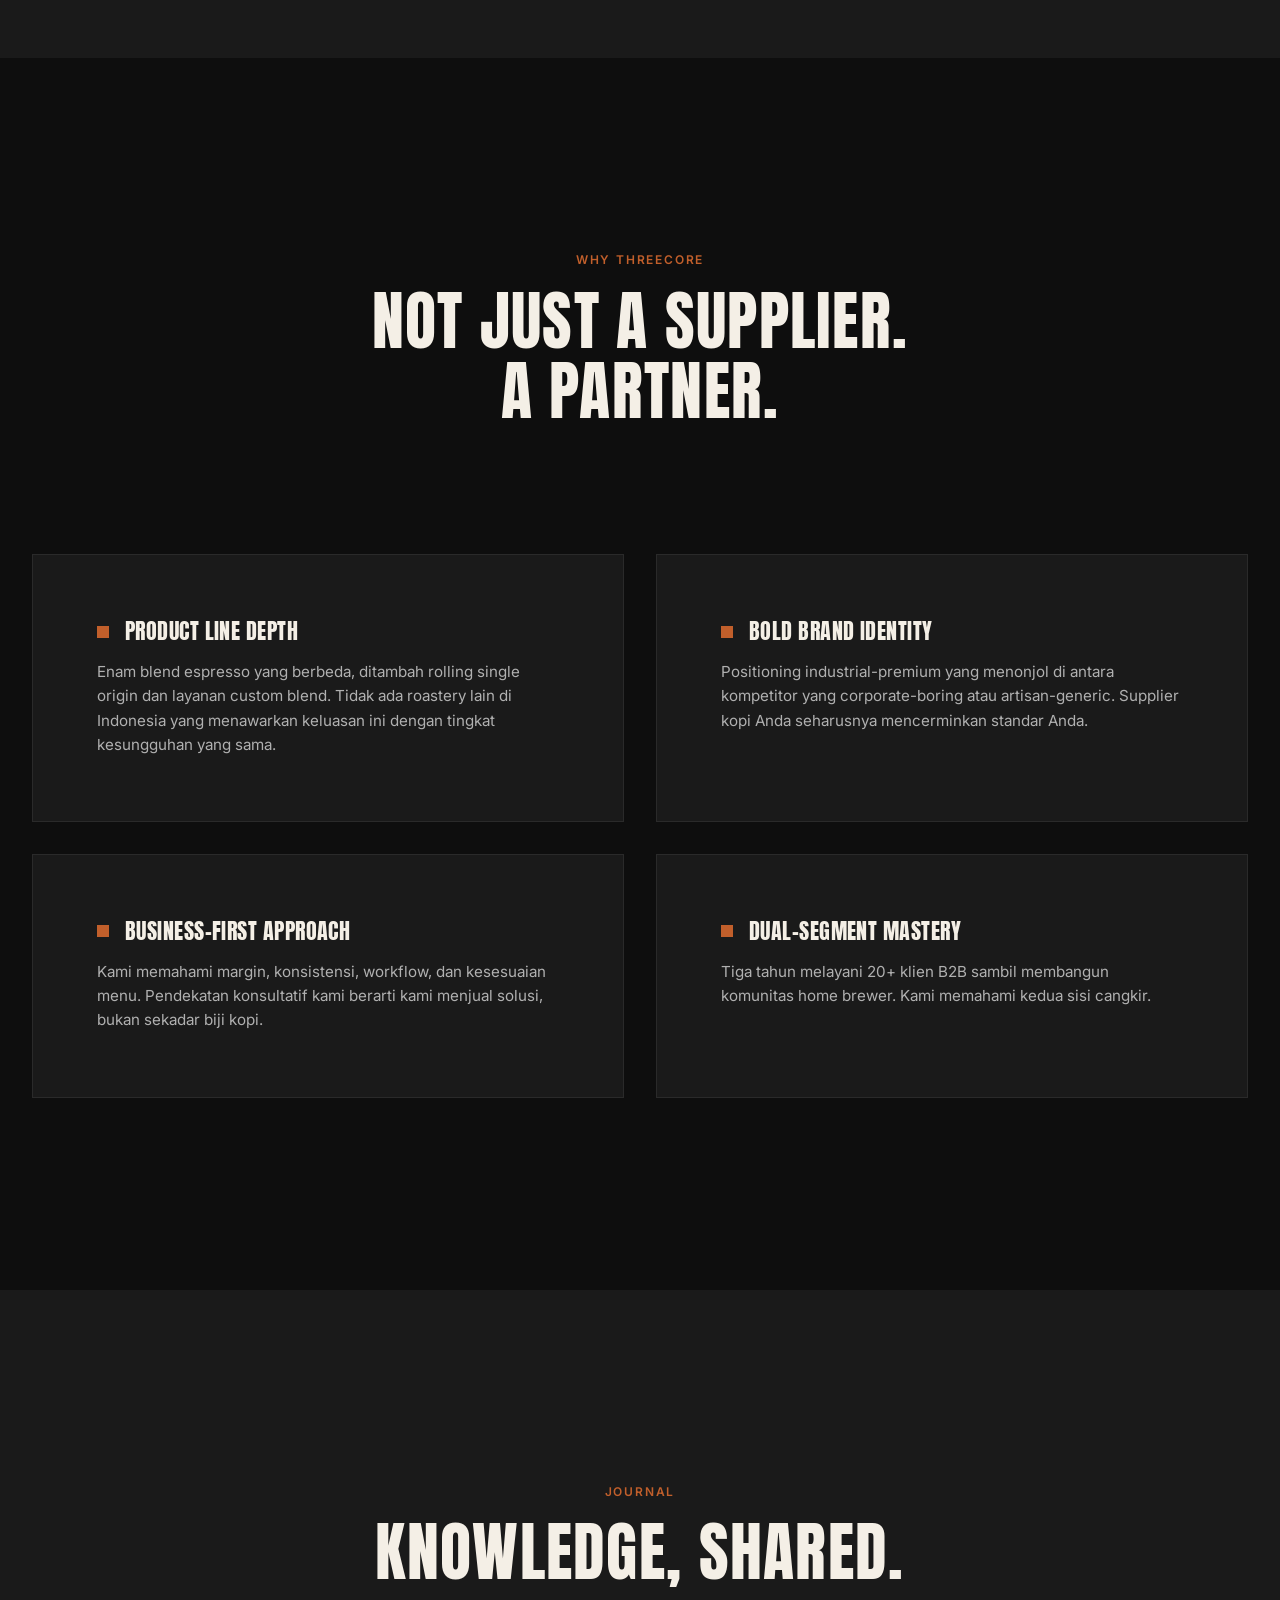
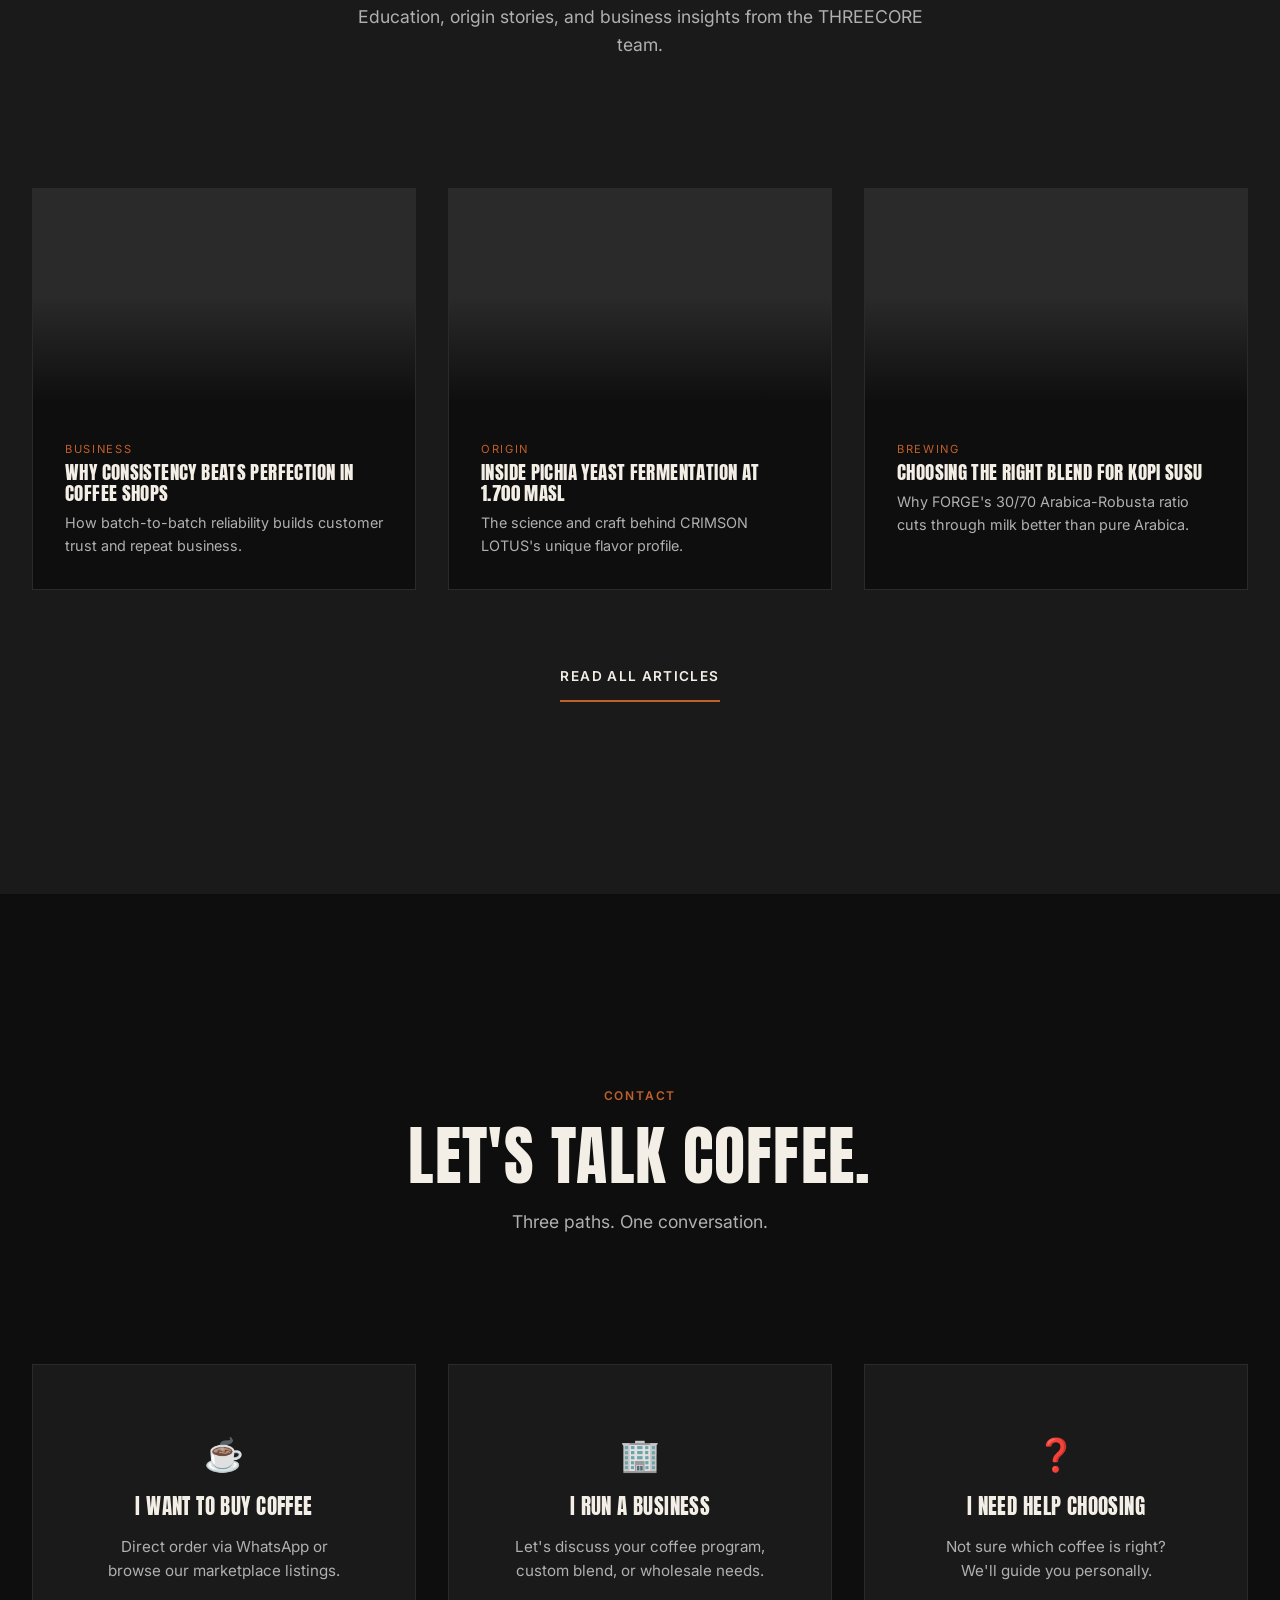
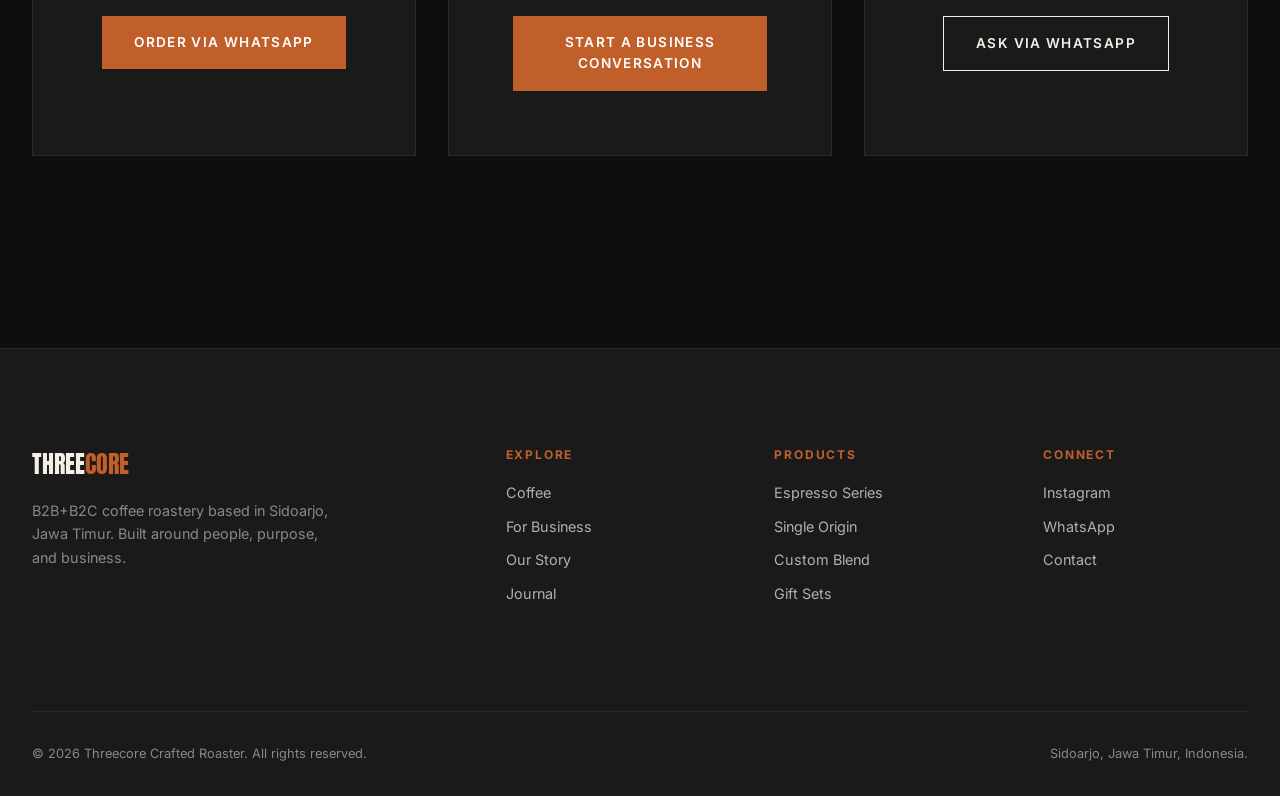
==== commit 72ba56d4: "Update index.html" ====
--- a/index.html
+++ b/index.html
@@ -150,35 +150,15 @@
         </a>
 
         <!-- PRIME -->
-        <div class="product-card reveal reveal-delay-2">
-          <div class="product-card-number">05 / 06</div>
-          <h3 class="product-card-name">PRIME</h3>
-          <p class="product-card-tagline">The Pure Elegance</p>
-          <div class="product-card-flavor">
-            <span class="flavor-tag">Dark Chocolate</span>
-            <span class="flavor-tag">Orange Zest</span>
-            <span class="flavor-tag">Brown Sugar</span>
-            <span class="flavor-tag">Jasmine</span>
-          </div>
-          <div class="product-card-reason">
-            <h5>For Business</h5>
-            <p>Untuk kedai specialty dan coffee program yang ingin menampilkan karakter Arabica secara utuh. Tanpa Robusta sebagai penopang body, profil kopi dapat lebih fokus pada aroma, acidity, clarity, dan kompleksitas rasa.</p>
-          </div>
-          <div class="product-card-reason">
-            <h5>For Your Cup</h5>
-            <p>100% Arabica memberikan ruang penuh bagi setiap lapisan rasa untuk muncul. Dark chocolate, orange zest, brown sugar, dan jasmine membentuk profil yang lebih detail dan refined. Dibandingkan Vector, Prime memiliki body yang lebih ringan, namun menawarkan clarity dan kompleksitas aromatik yang lebih tinggi.</p>
-          </div>
-          <div class="product-card-meta">
-            <div class="meta-item"><span>Body</span><strong>3/5</strong></div>
-            <div class="meta-item"><span>Acidity</span><strong>5/5</strong></div>
-            <div class="meta-item"><span>Blend</span><strong>100% Arabica</strong></div>
-          </div>
-          <div class="product-card-price">Rp 255.000 <span style="font-size:0.7rem;color:var(--tcr-gray);font-family:var(--font-body);">/ kg wholesale</span></div>
-          <div class="product-card-actions">
-            <a href="https://wa.me/6281234567890?text=Hi%20Threecore%2C%20I%20want%20to%20order%20PRIME" class="btn btn-primary" target="_blank">Order via WhatsApp</a>
-            <a href="#" class="btn btn-secondary">Buy on Marketplace</a>
-          </div>
-        </div>
+        <a href="product-prime.html" class="product-card-poster reveal reveal-delay-2">
+          <div class="product-card-poster-img">
+            <img src="images/products/prime.jpg" alt="PRIME - The Pure Elegance">
+          </div>
+          <div class="product-card-poster-cta">
+          <span>Explore PRIME</span>
+          <span class="arrow">→</span>
+          </div>
+       </a>
 
         <!-- SPECTRUM -->
         <div class="product-card reveal reveal-delay-3">
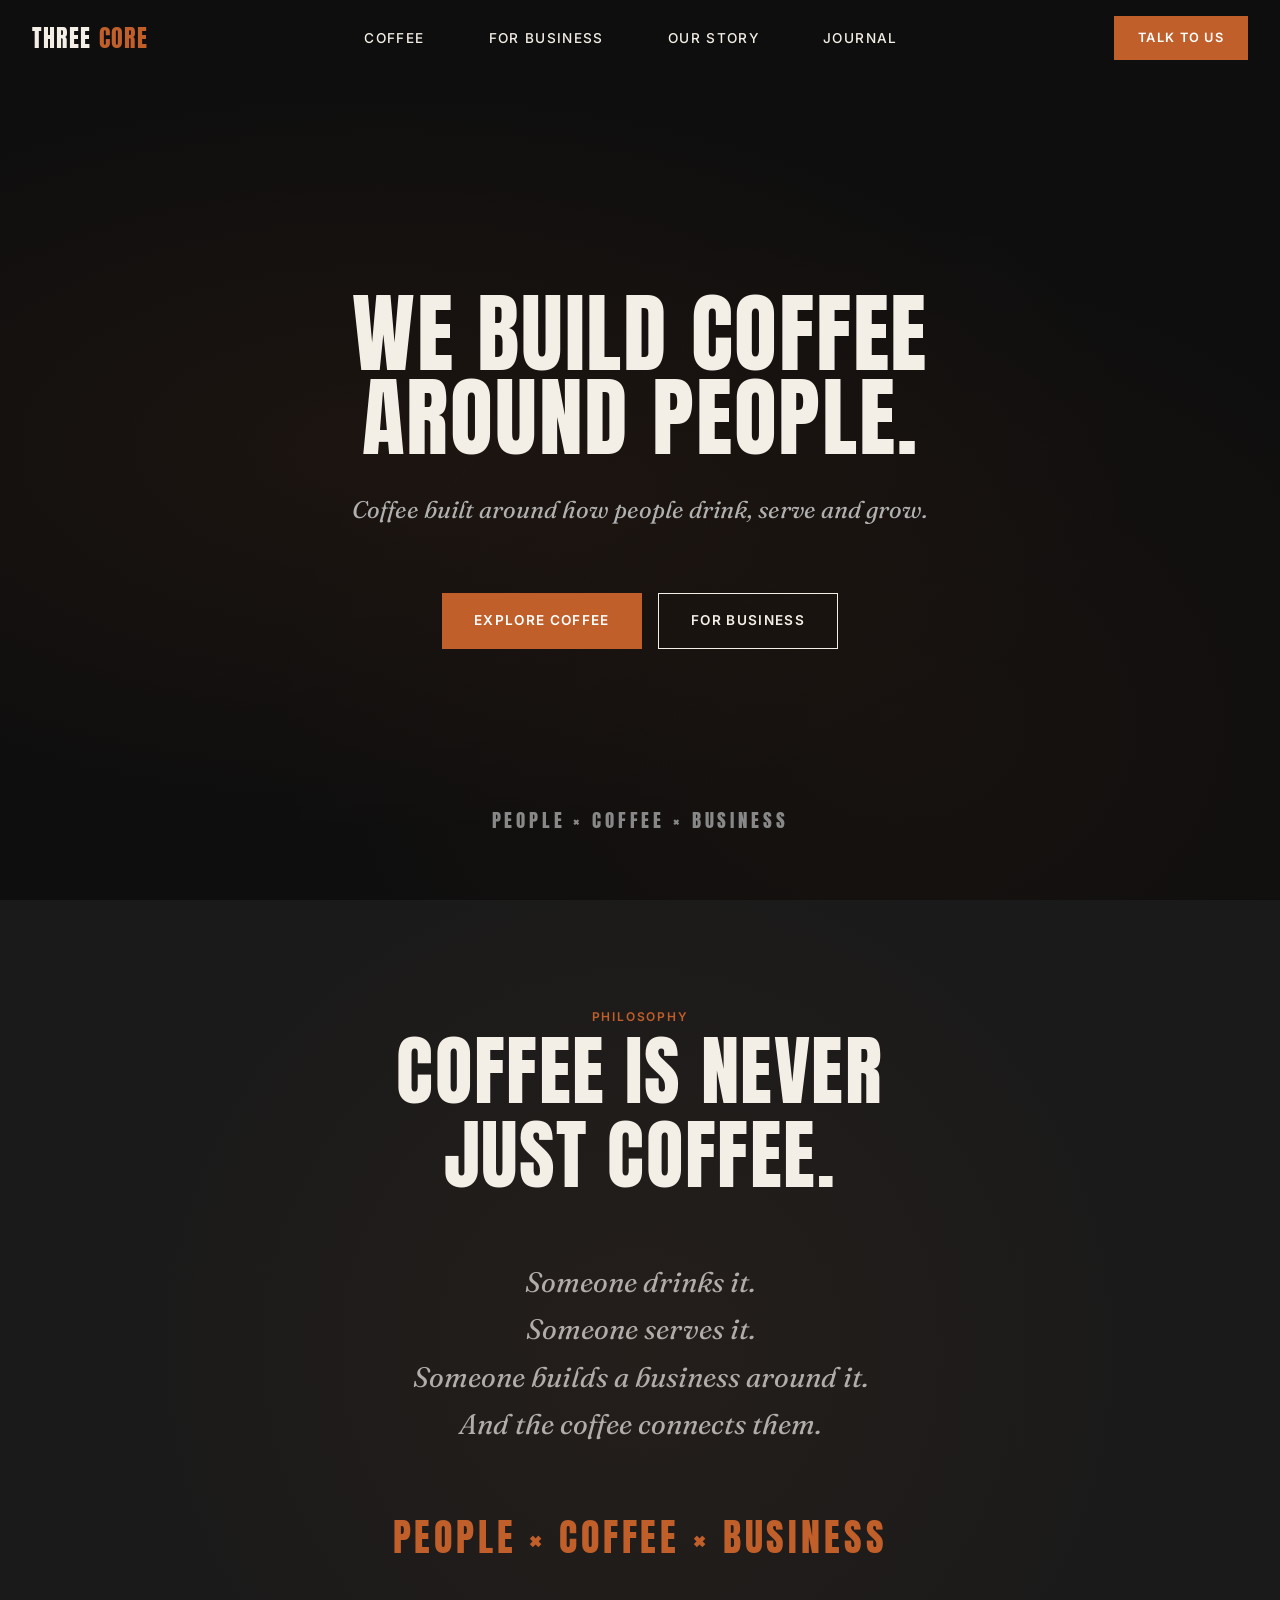
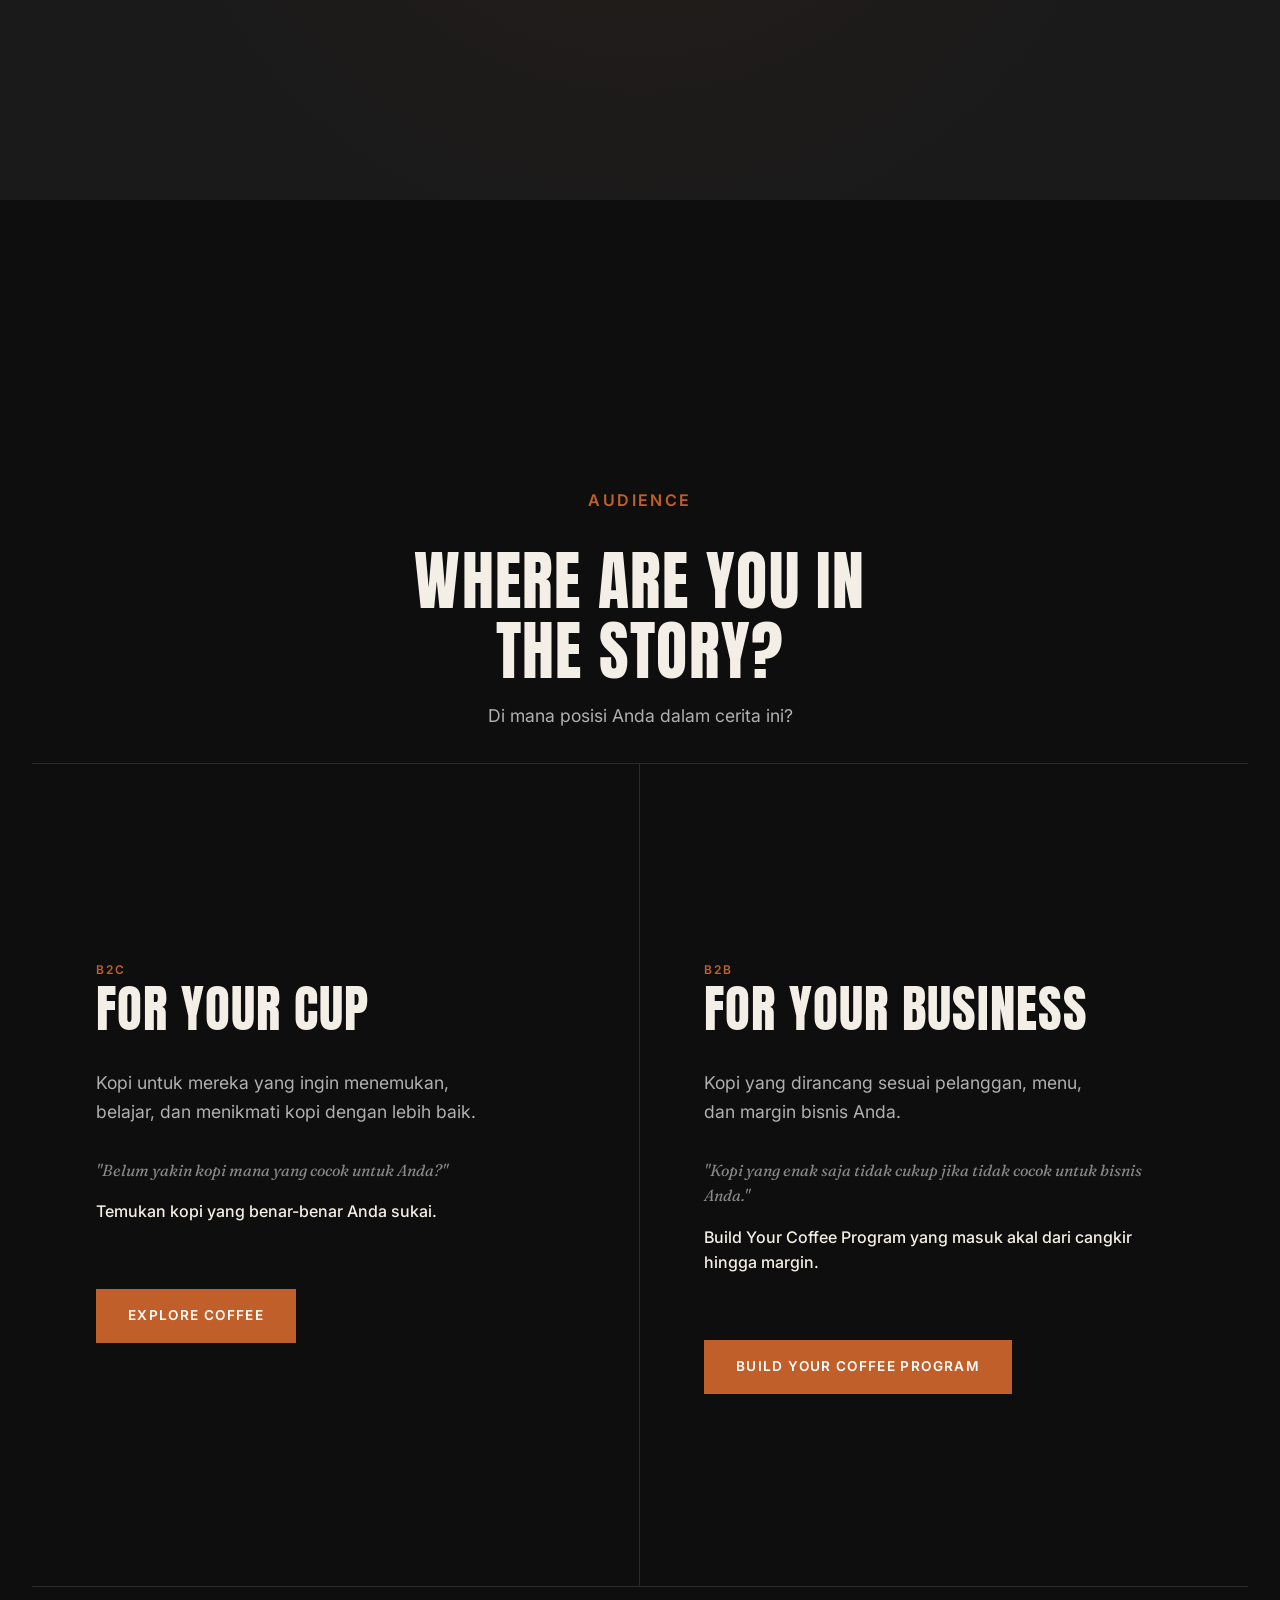
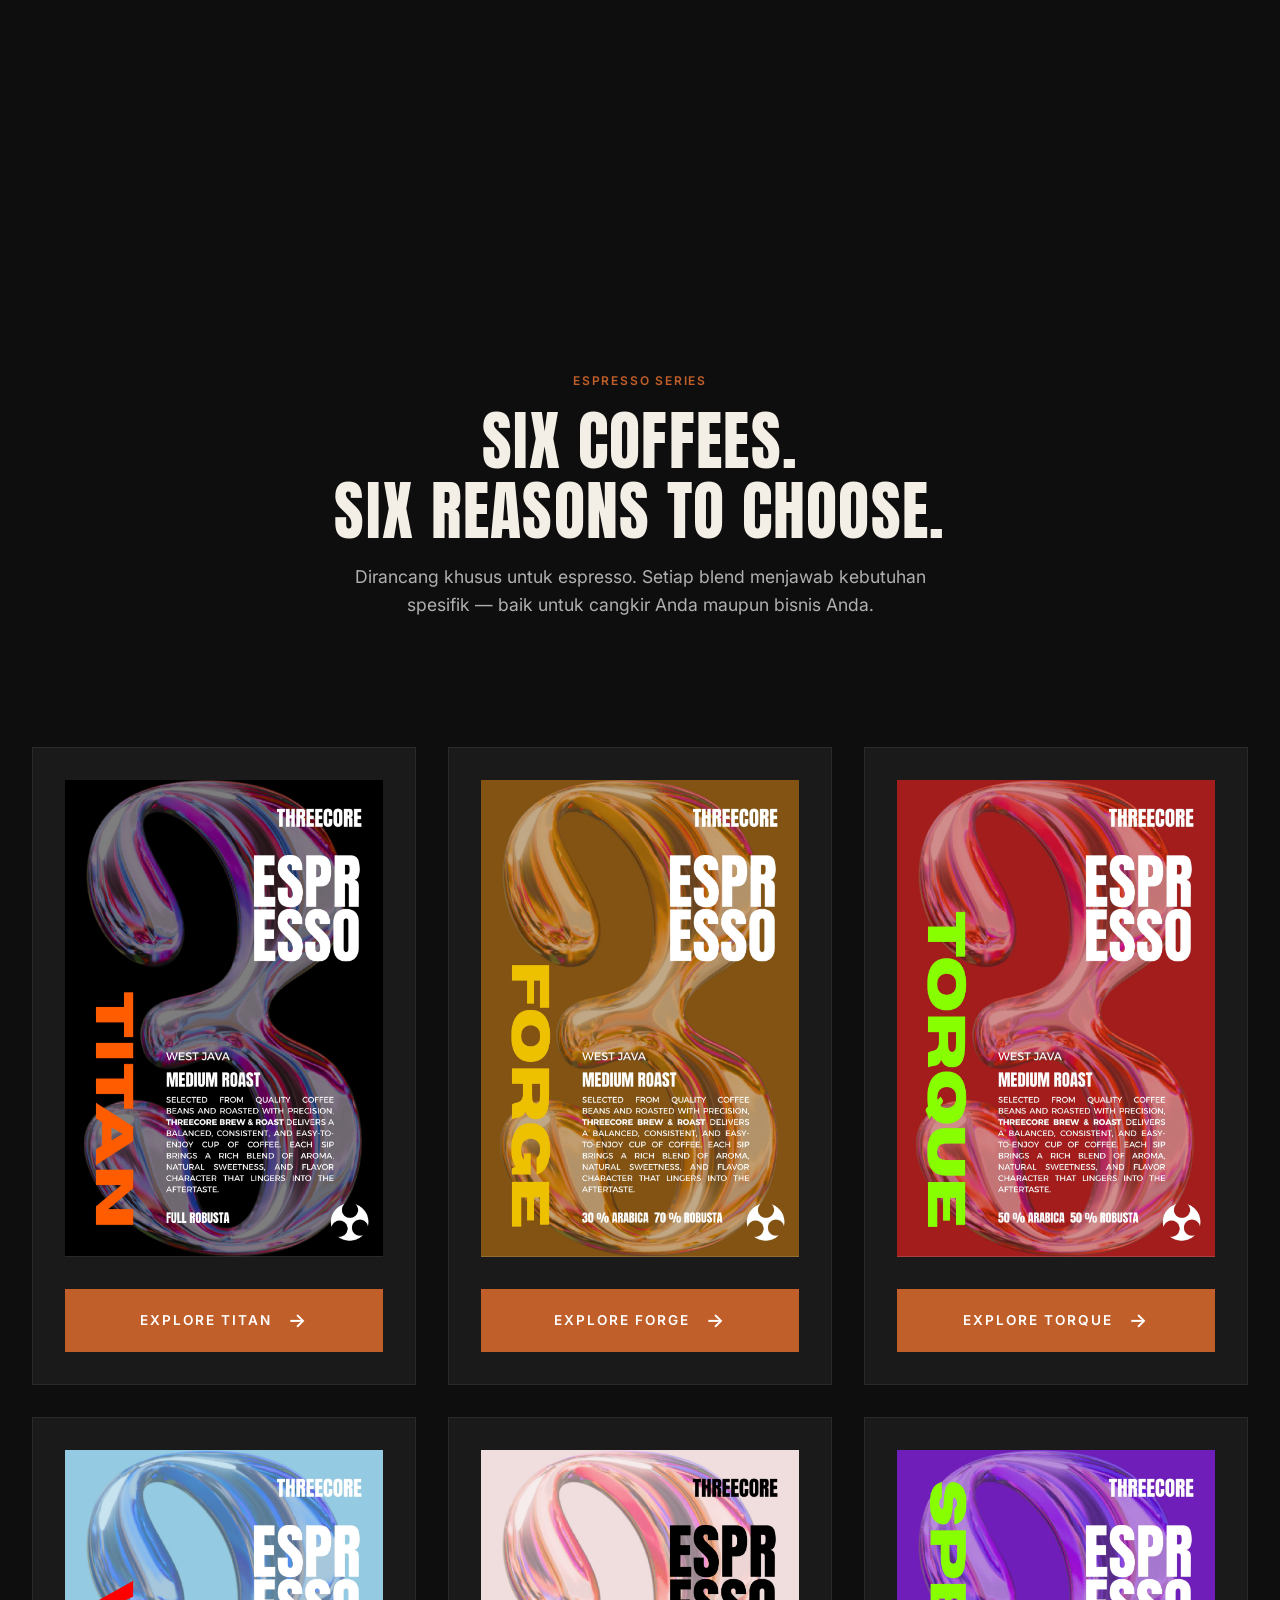
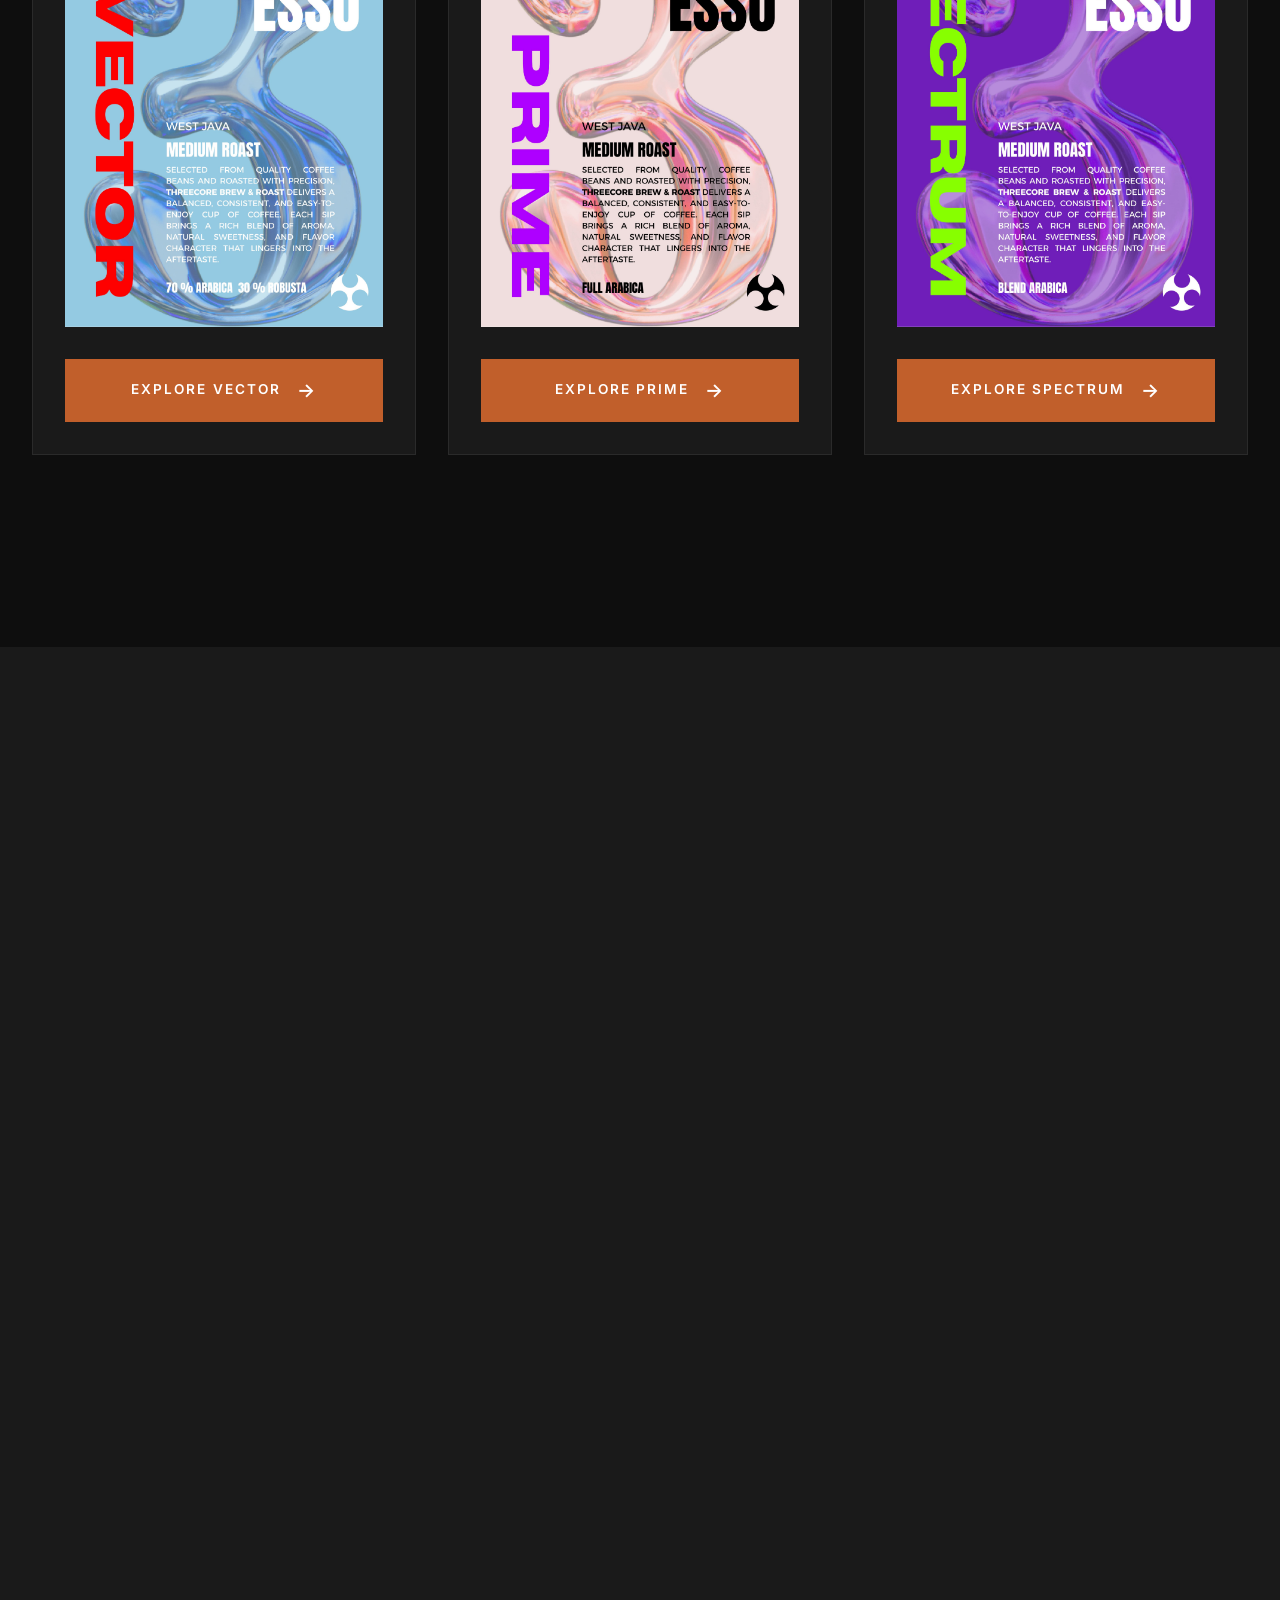
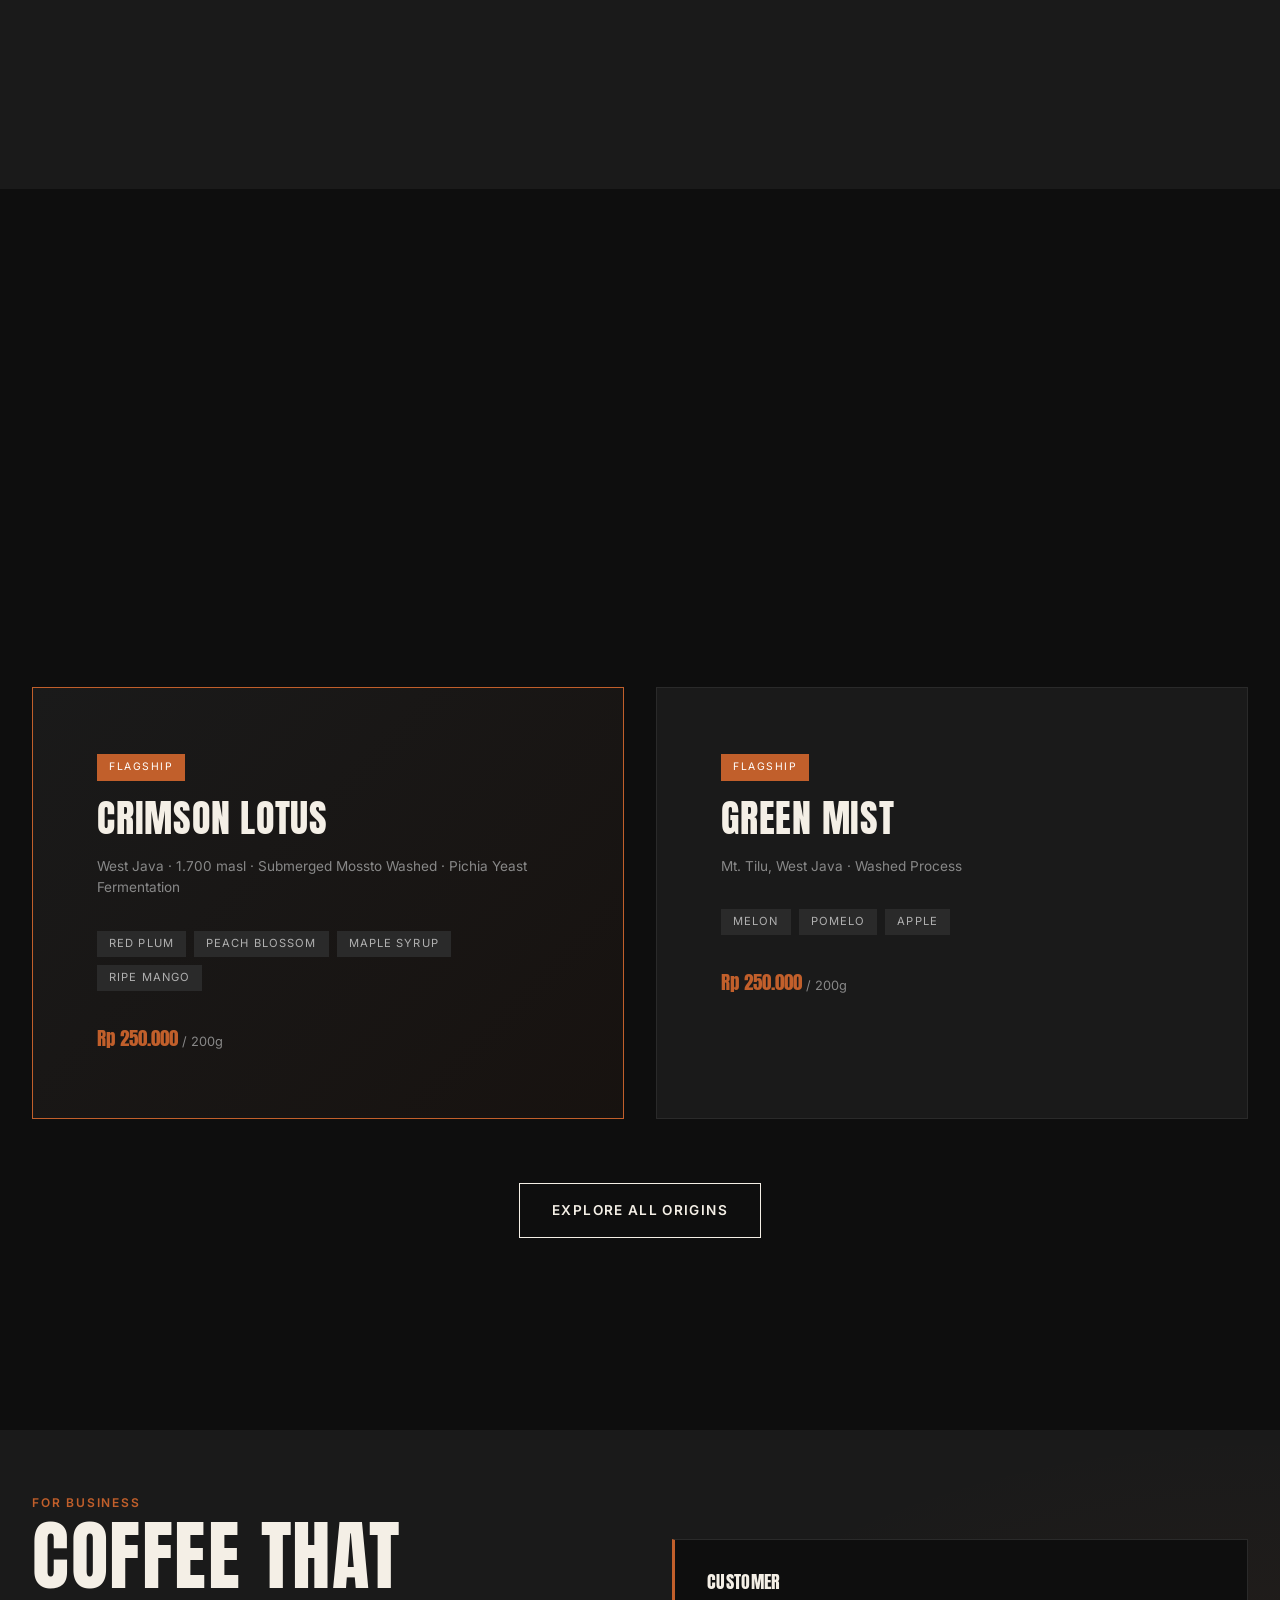
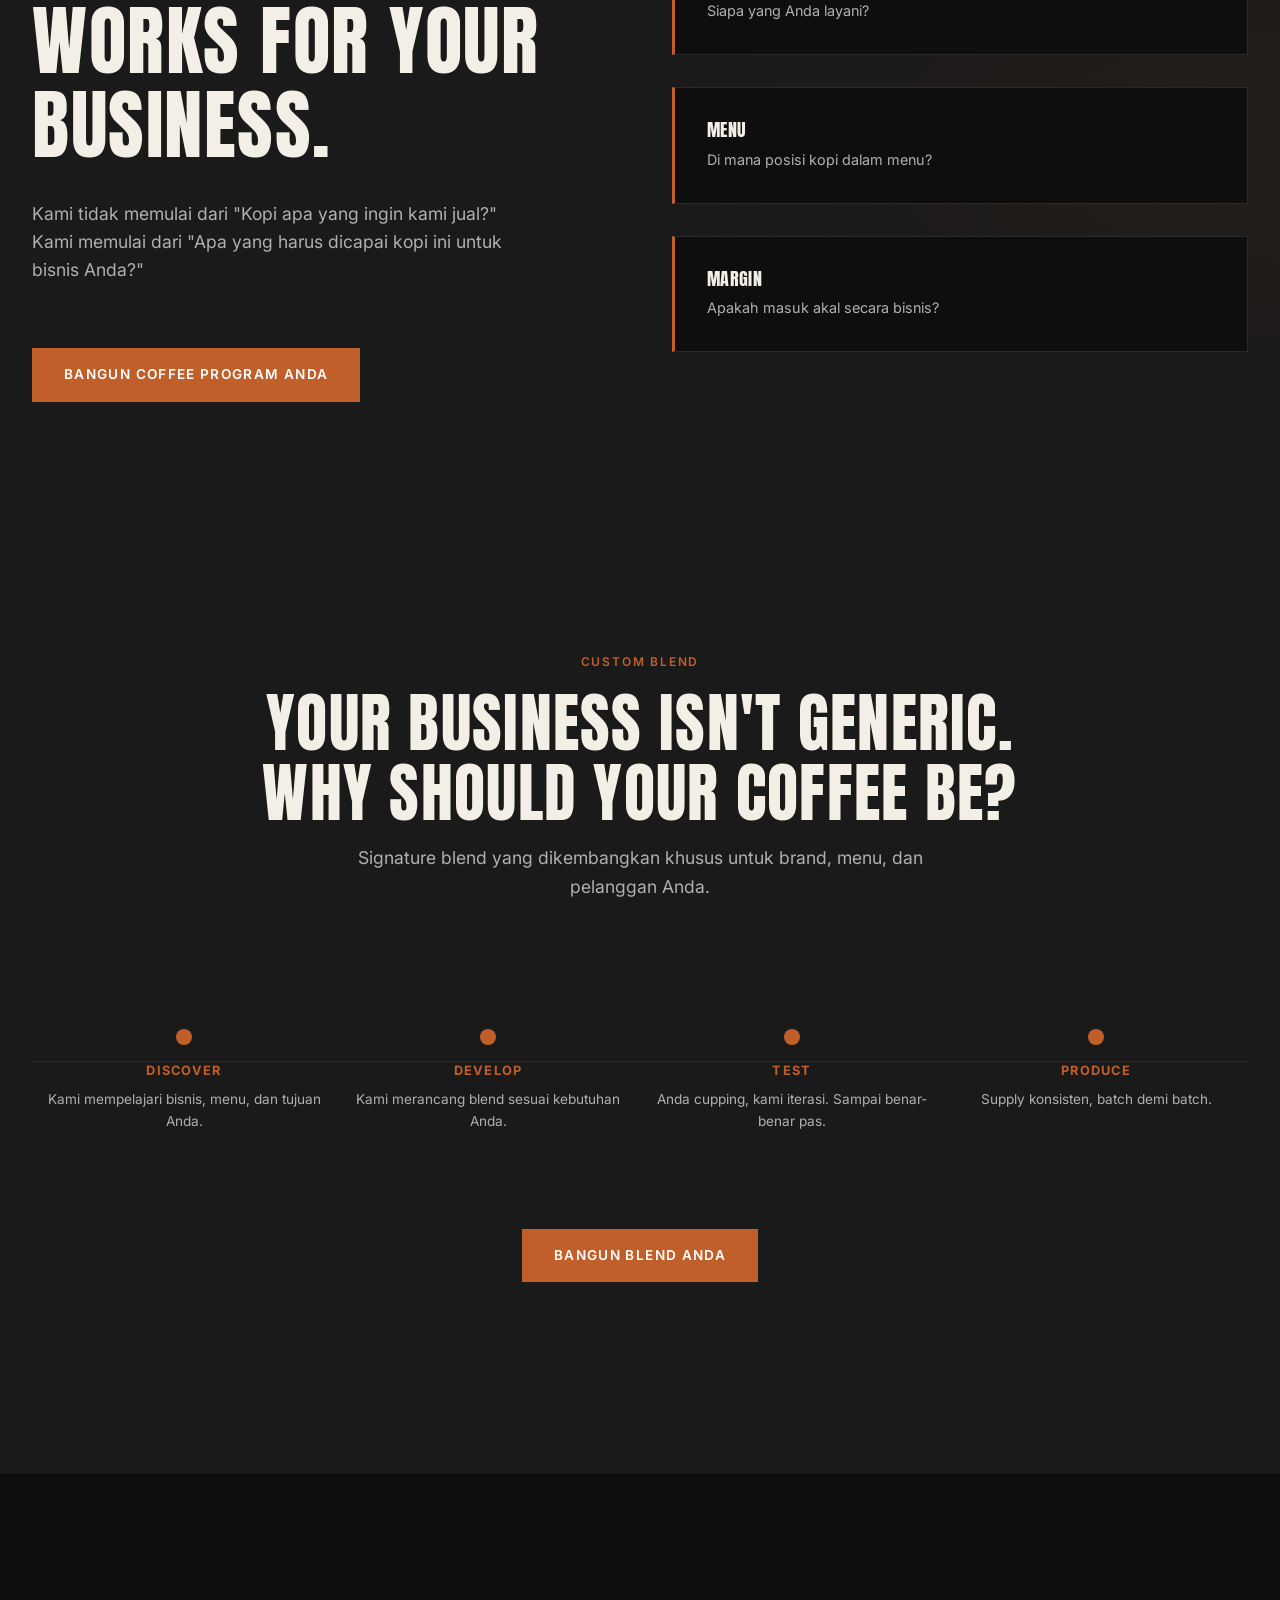
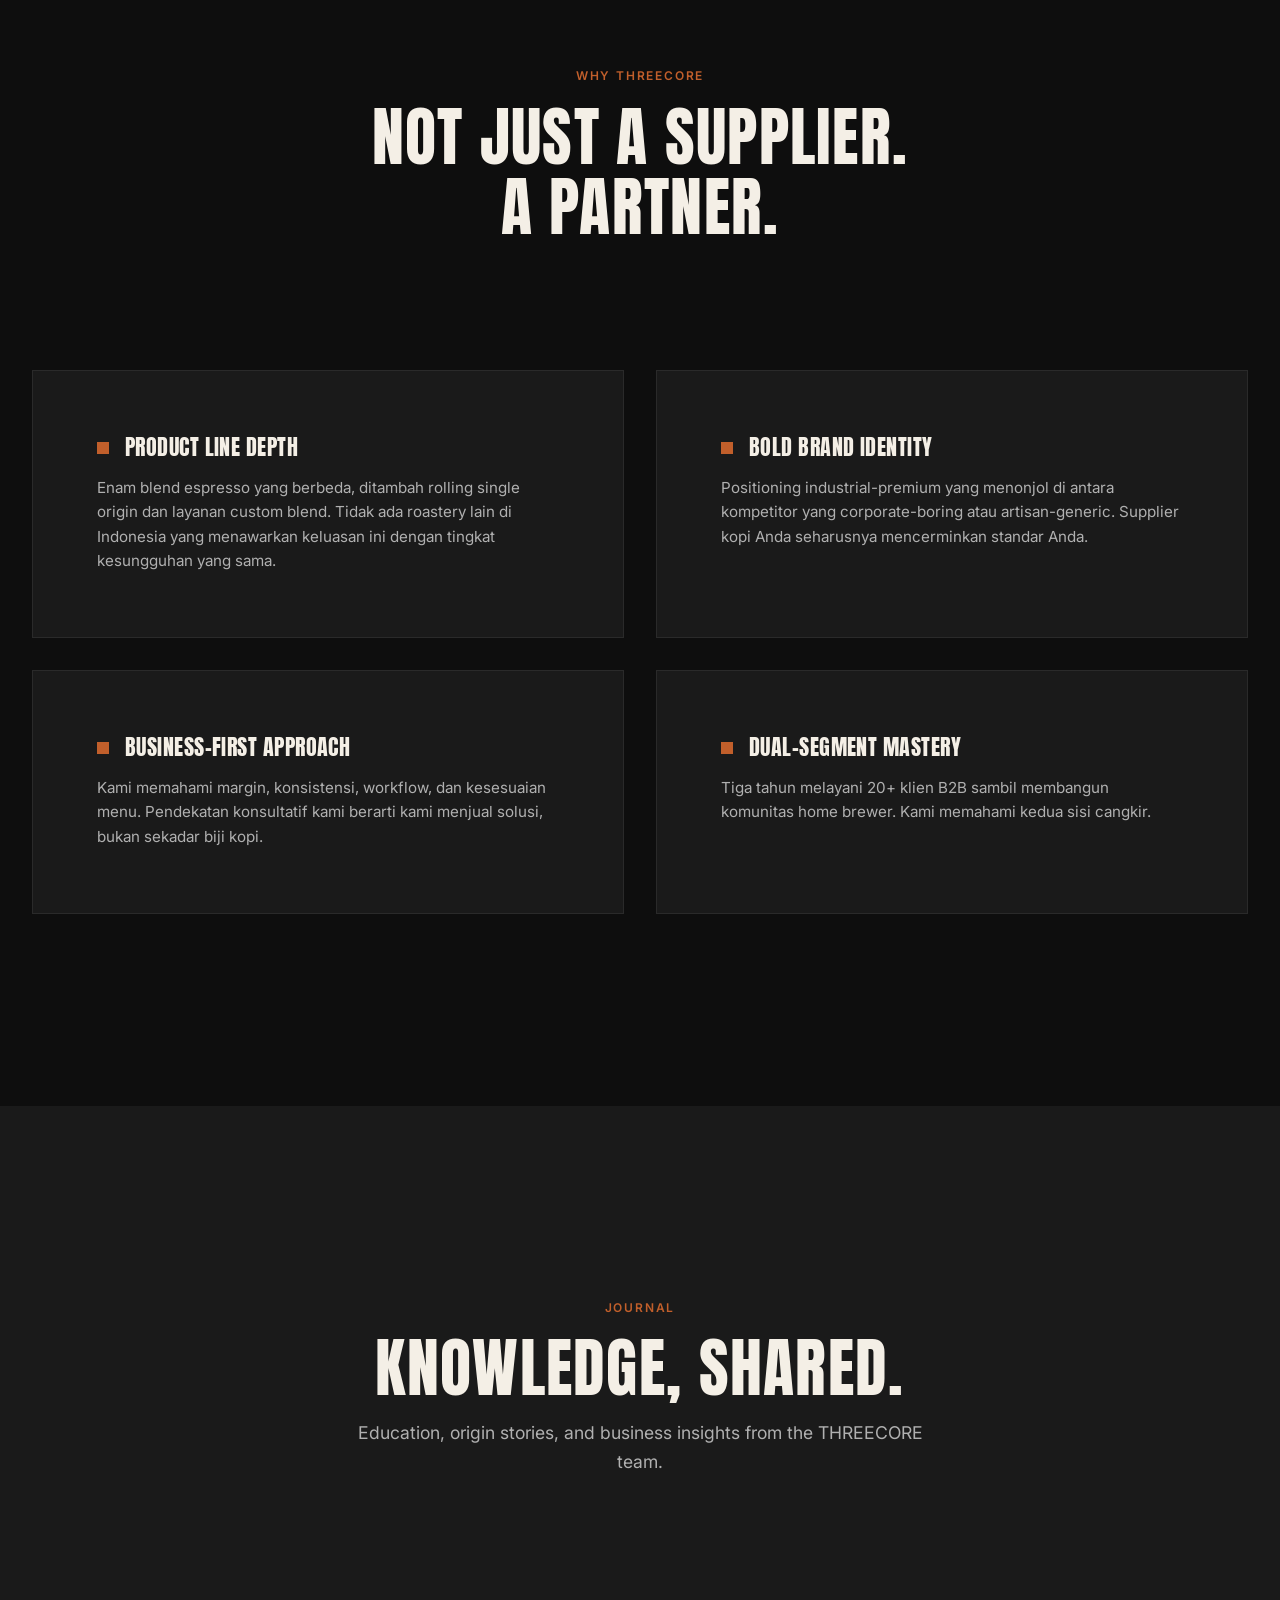
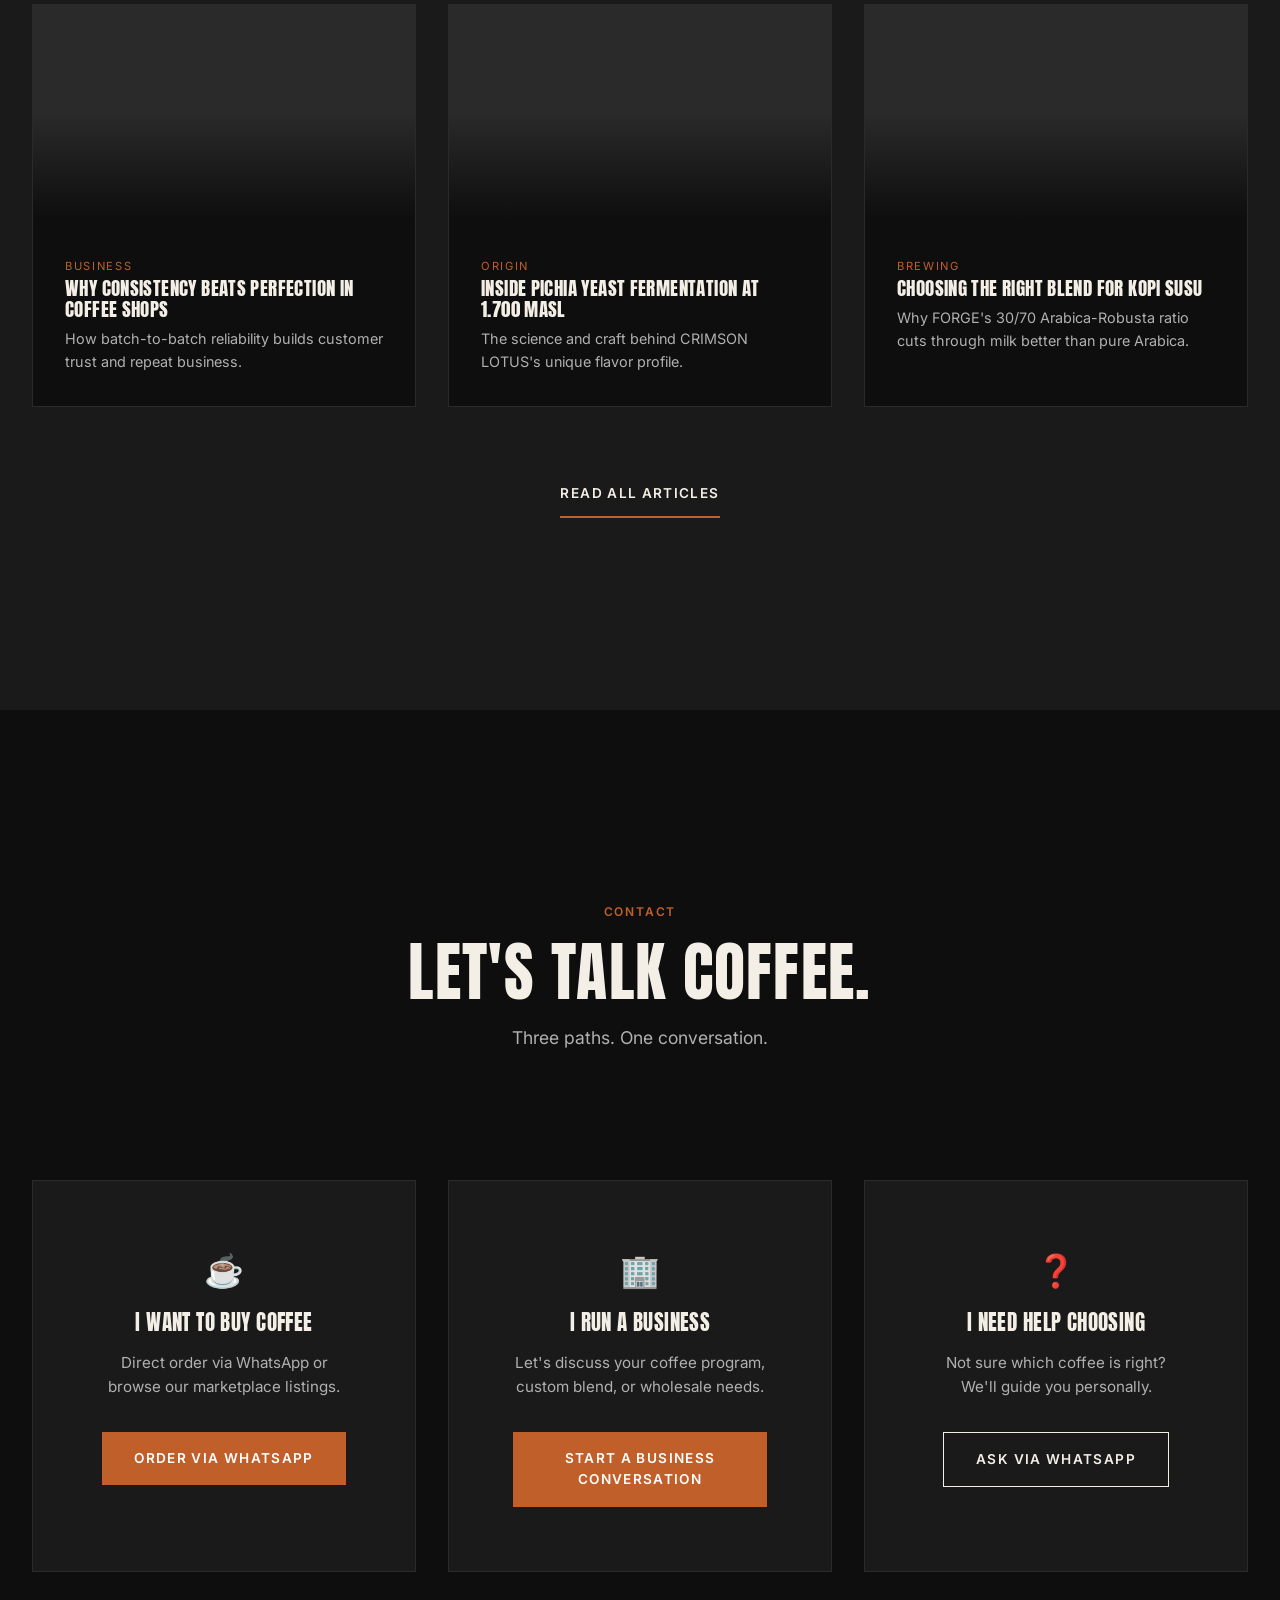
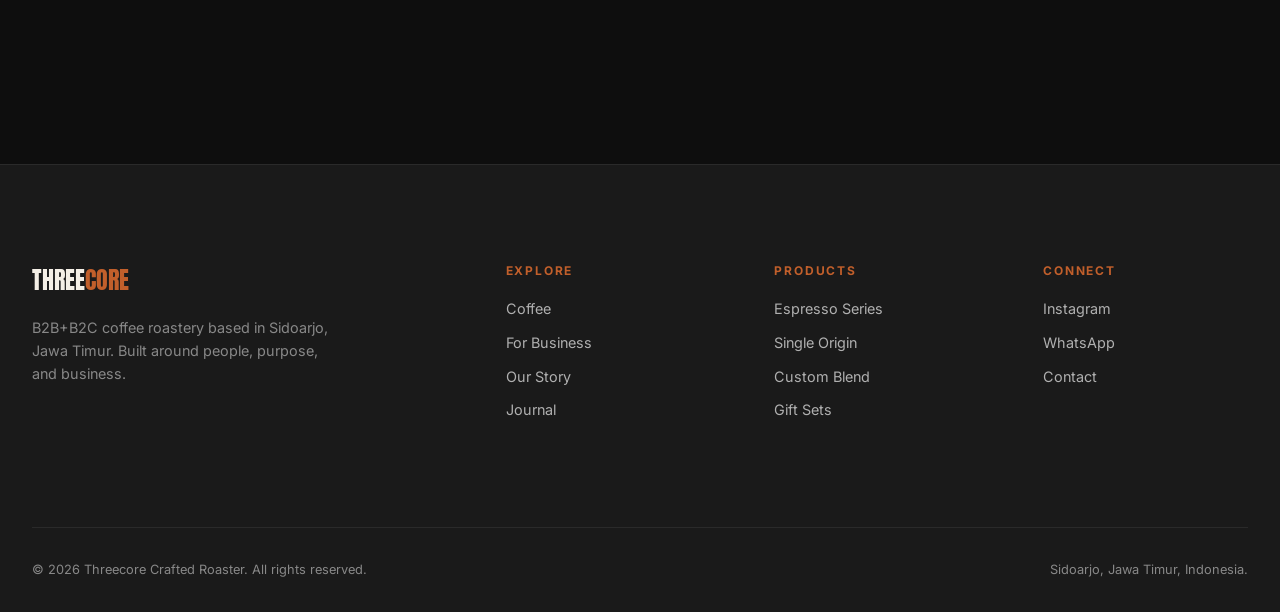
==== commit ff79a67a: "Update index.html" ====
--- a/index.html
+++ b/index.html
@@ -161,34 +161,15 @@
        </a>
 
         <!-- SPECTRUM -->
-        <div class="product-card reveal reveal-delay-3">
-          <div class="product-card-number">06 / 06</div>
-          <h3 class="product-card-name">SPECTRUM</h3>
-          <p class="product-card-tagline">The Signature Showcase</p>
-          <div class="product-card-flavor">
-            <span class="flavor-tag">Chocolate</span>
-            <span class="flavor-tag">Berries</span>
-            <span class="flavor-tag">Wine</span>
-            <span class="flavor-tag">Subtle Spice</span>
-          </div>
-          <div class="product-card-reason">
-            <h5>For Business</h5>
-            <p>Untuk kedai specialty dan coffee program yang ingin membawa pelanggan lebih jauh dalam eksplorasi kopi. Multi-origin memungkinkan setiap lot menampilkan karakter origin yang berbeda, sehingga pengalaman kopi dapat terus berkembang.</p>
-          </div>
-          <div class="product-card-reason">
-            <h5>For Your Cup</h5>
-            <p>Bukan tentang satu profil rasa, tetapi tentang banyak lapisan karakter yang berasal dari origin yang berbeda. Chocolate, berries, wine-like acidity, dan subtle spice membentuk pengalaman yang kompleks dan terus berkembang. Setiap origin membawa cerita dan karakter tersendiri ke dalam cangkir.</p>
-          </div>
-          <div class="product-card-meta">
-            <div class="meta-item"><span>Body</span><strong>3.5/5</strong></div>
-            <div class="meta-item"><span>Acidity</span><strong>4/5</strong></div>
-            <div class="meta-item"><span>Blend</span><strong>Multi-Origin</strong></div>
-          </div>
-          <div class="product-card-price">Rp 275.000 <span style="font-size:0.7rem;color:var(--tcr-gray);font-family:var(--font-body);">/ kg wholesale</span></div>
-          <div class="product-card-actions">
-            <a href="https://wa.me/6281234567890?text=Hi%20Threecore%2C%20I%20want%20to%20order%20SPECTRUM" class="btn btn-primary" target="_blank">Order via WhatsApp</a>
-            <a href="#" class="btn btn-secondary">Buy on Marketplace</a>
-          </div>
+        <a href="product-spectrum.html" class="product-card-poster reveal reveal-delay-3">
+          <div class="product-card-poster-img">
+            <img src="images/products/spectrum.jpg" alt="SPECTRUM - The Signature Showcase">
+          </div>
+          <div class="product-card-poster-cta">
+          <span>Explore SPECTRUM</span>
+          <span class="arrow">→</span>
+          </div>
+        </a>
         </div>
       </div>
     </div>
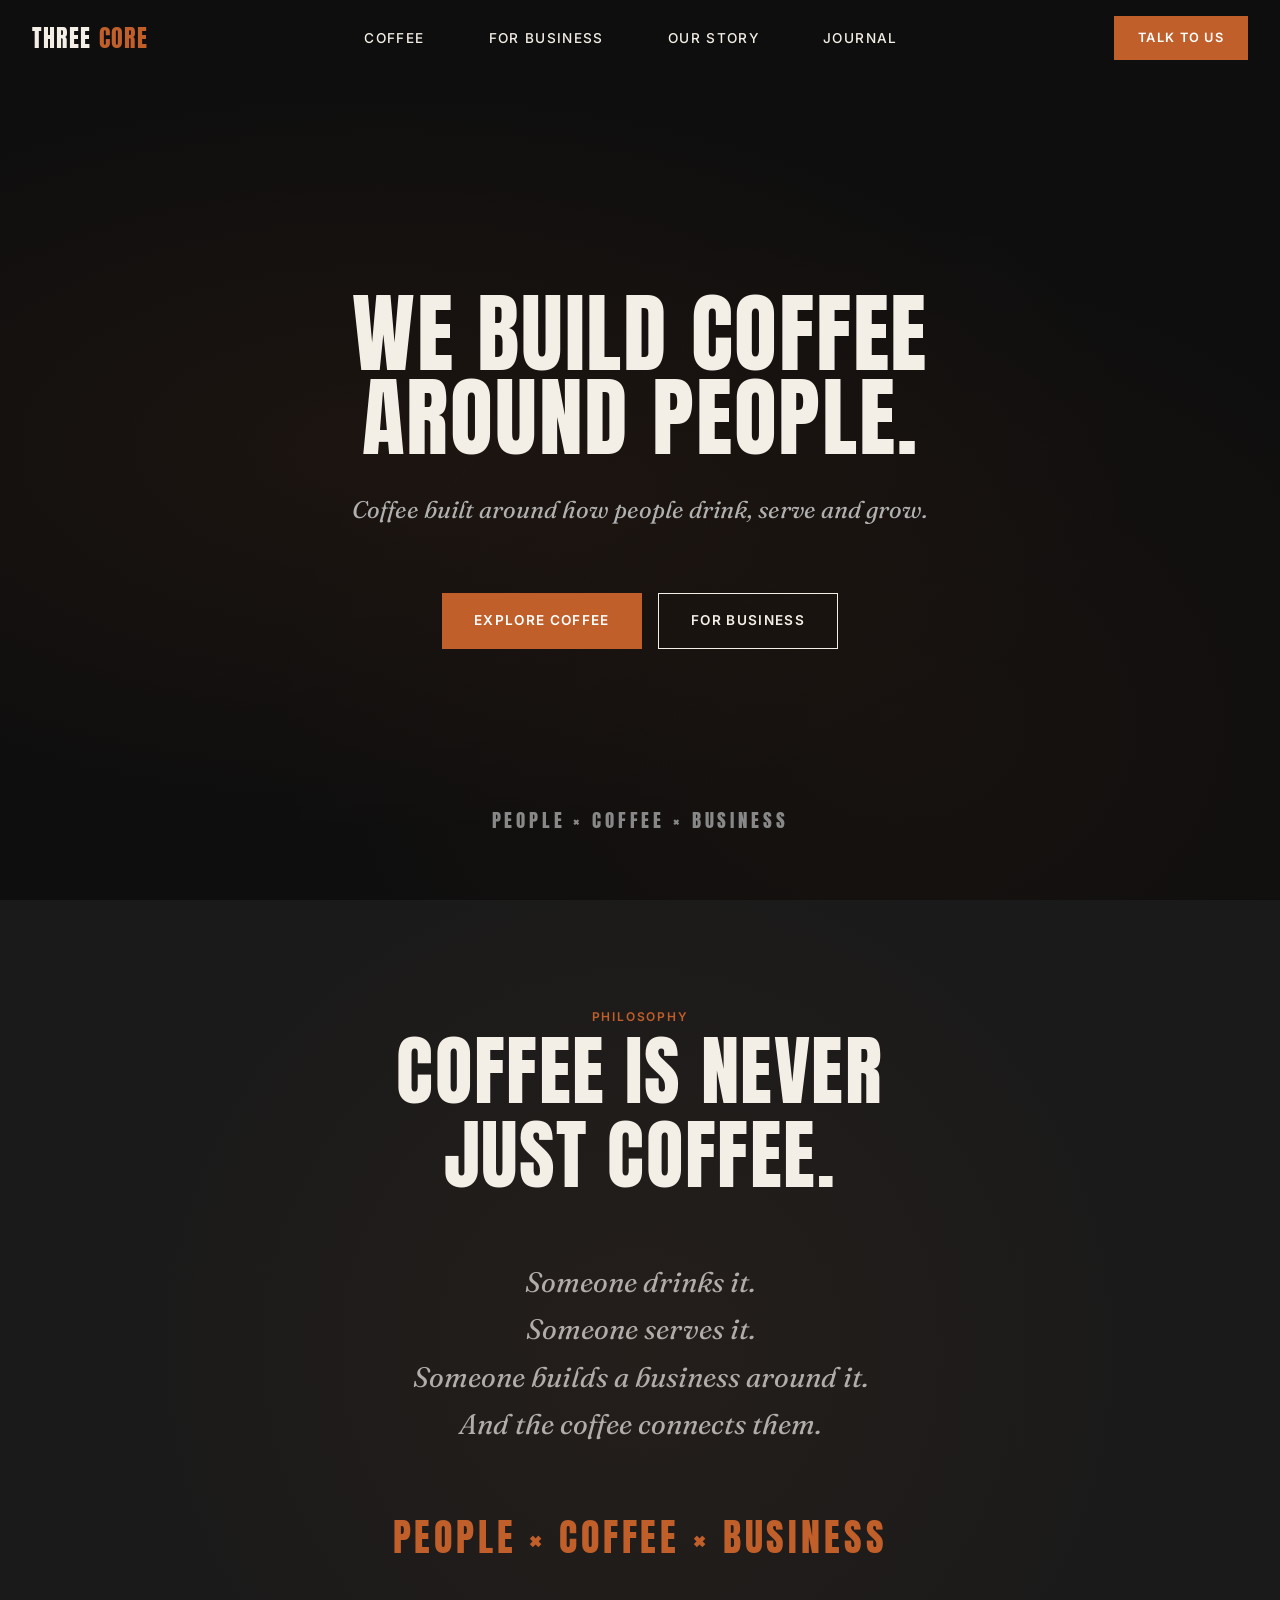
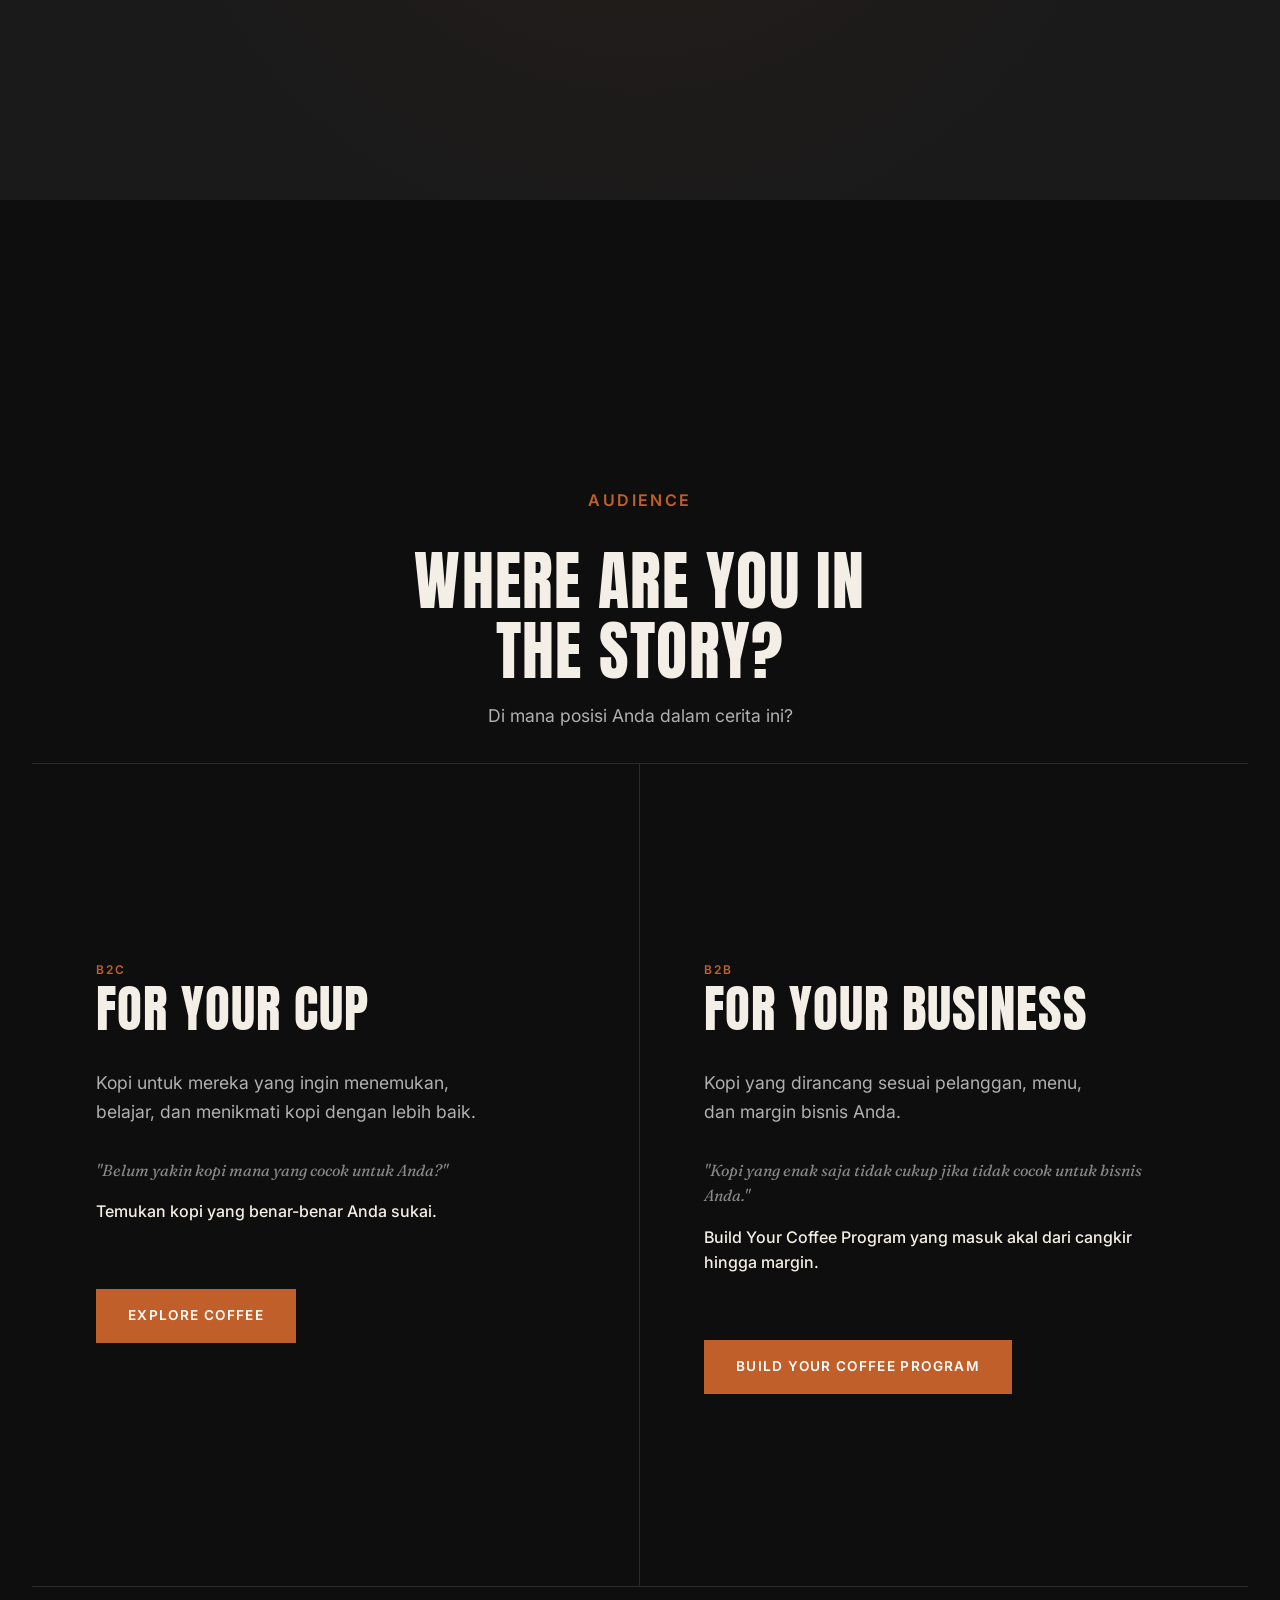
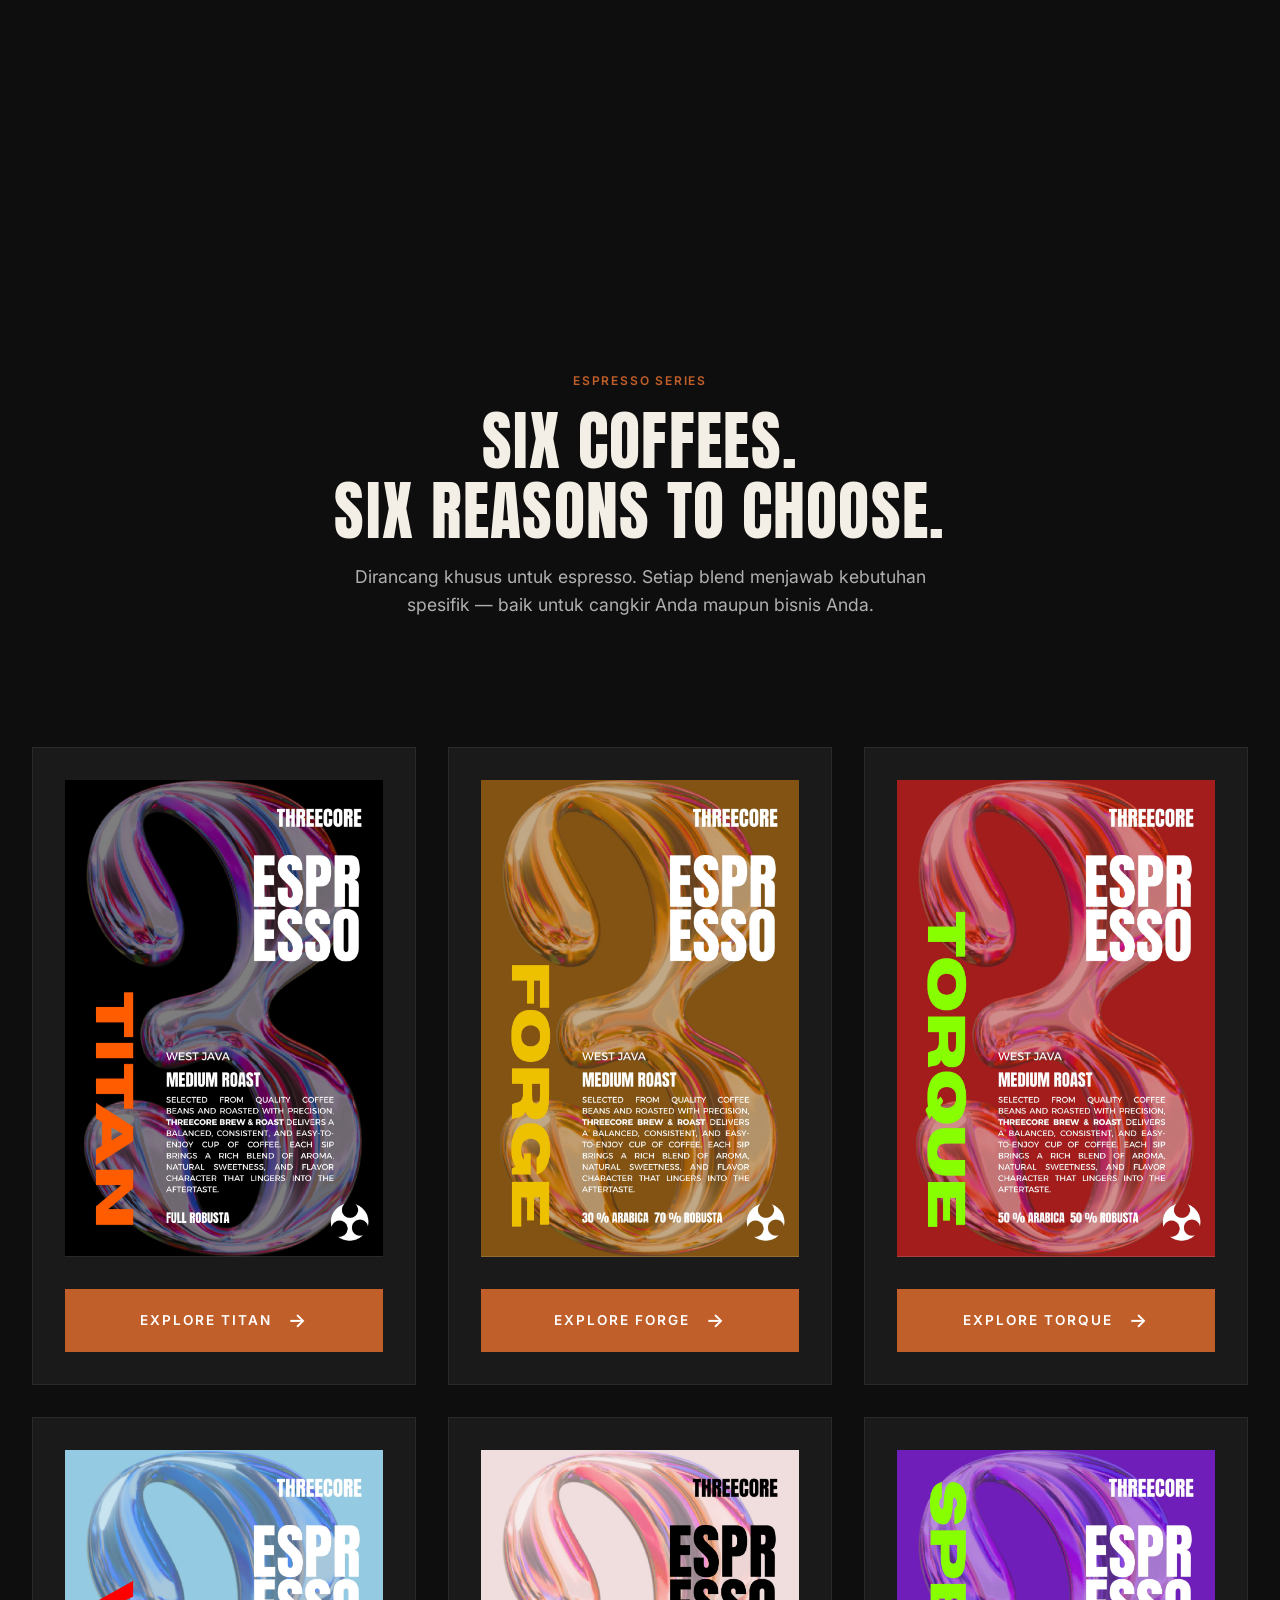
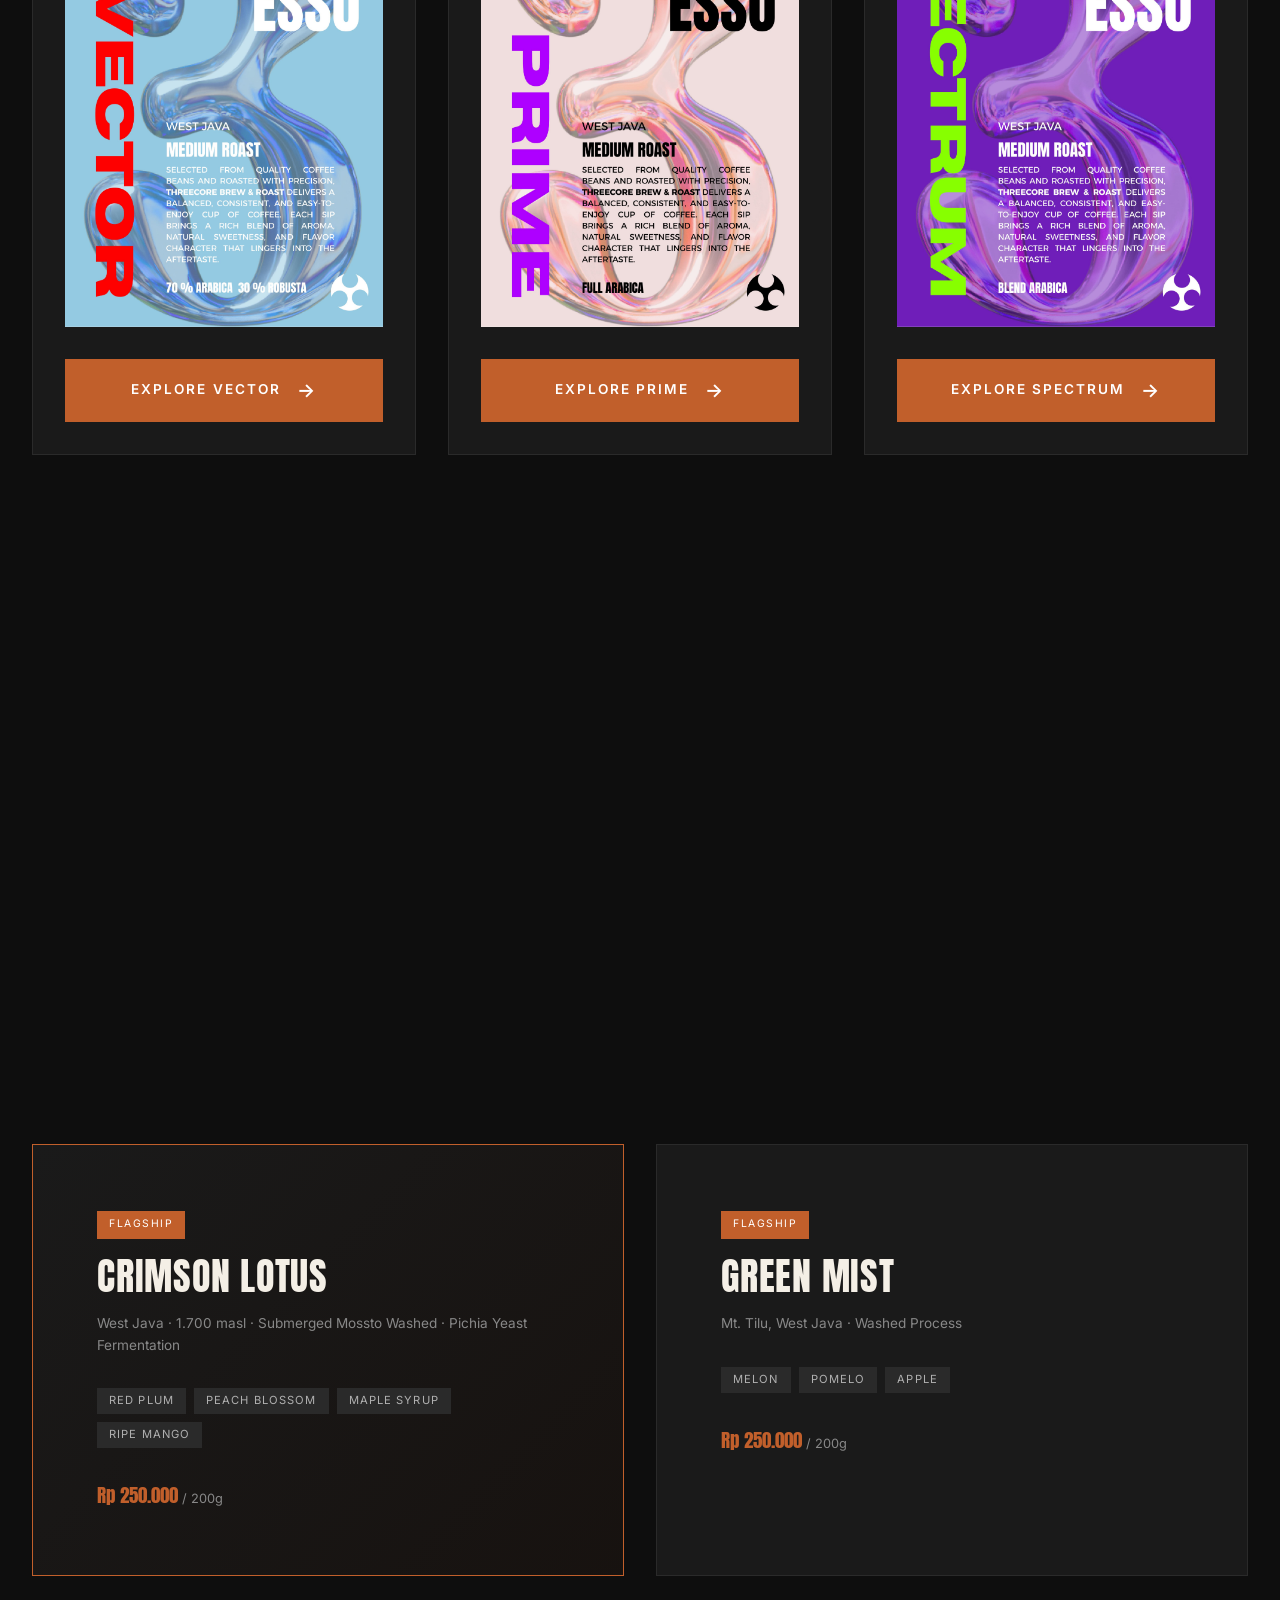
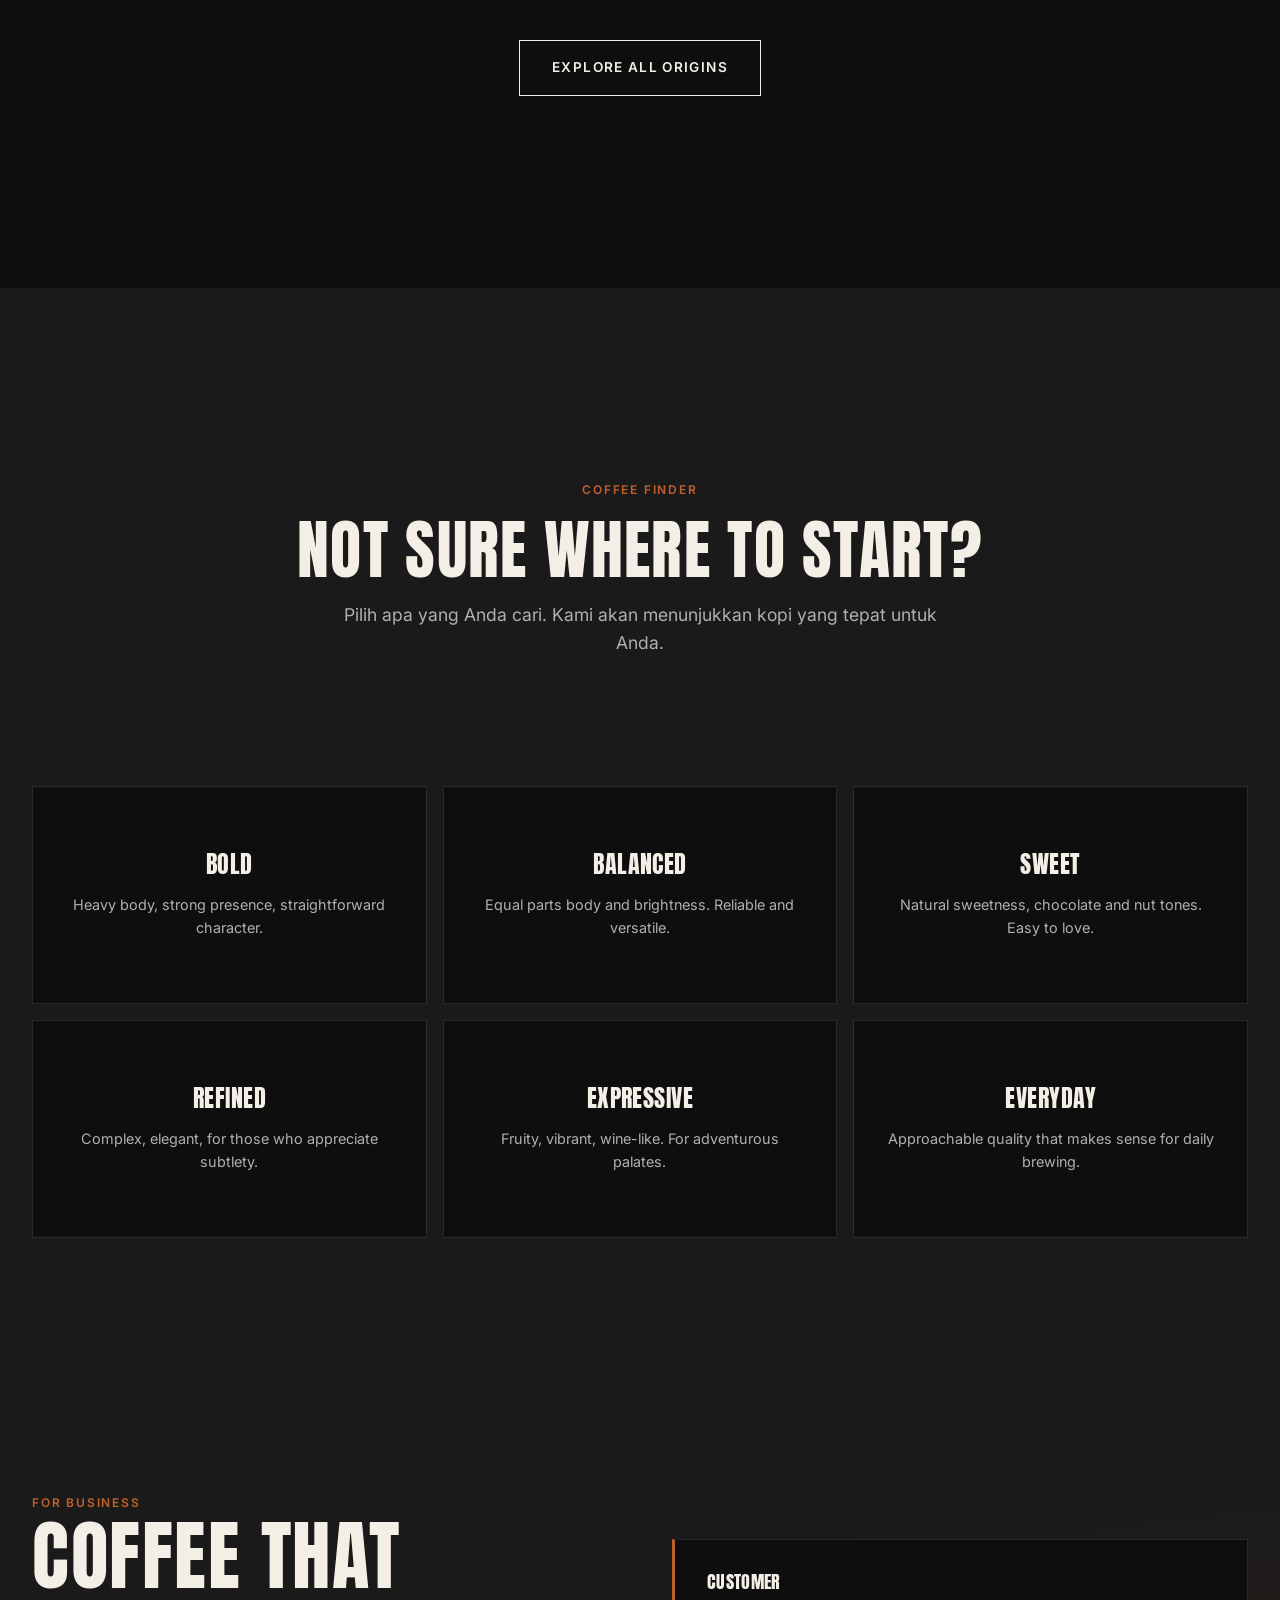
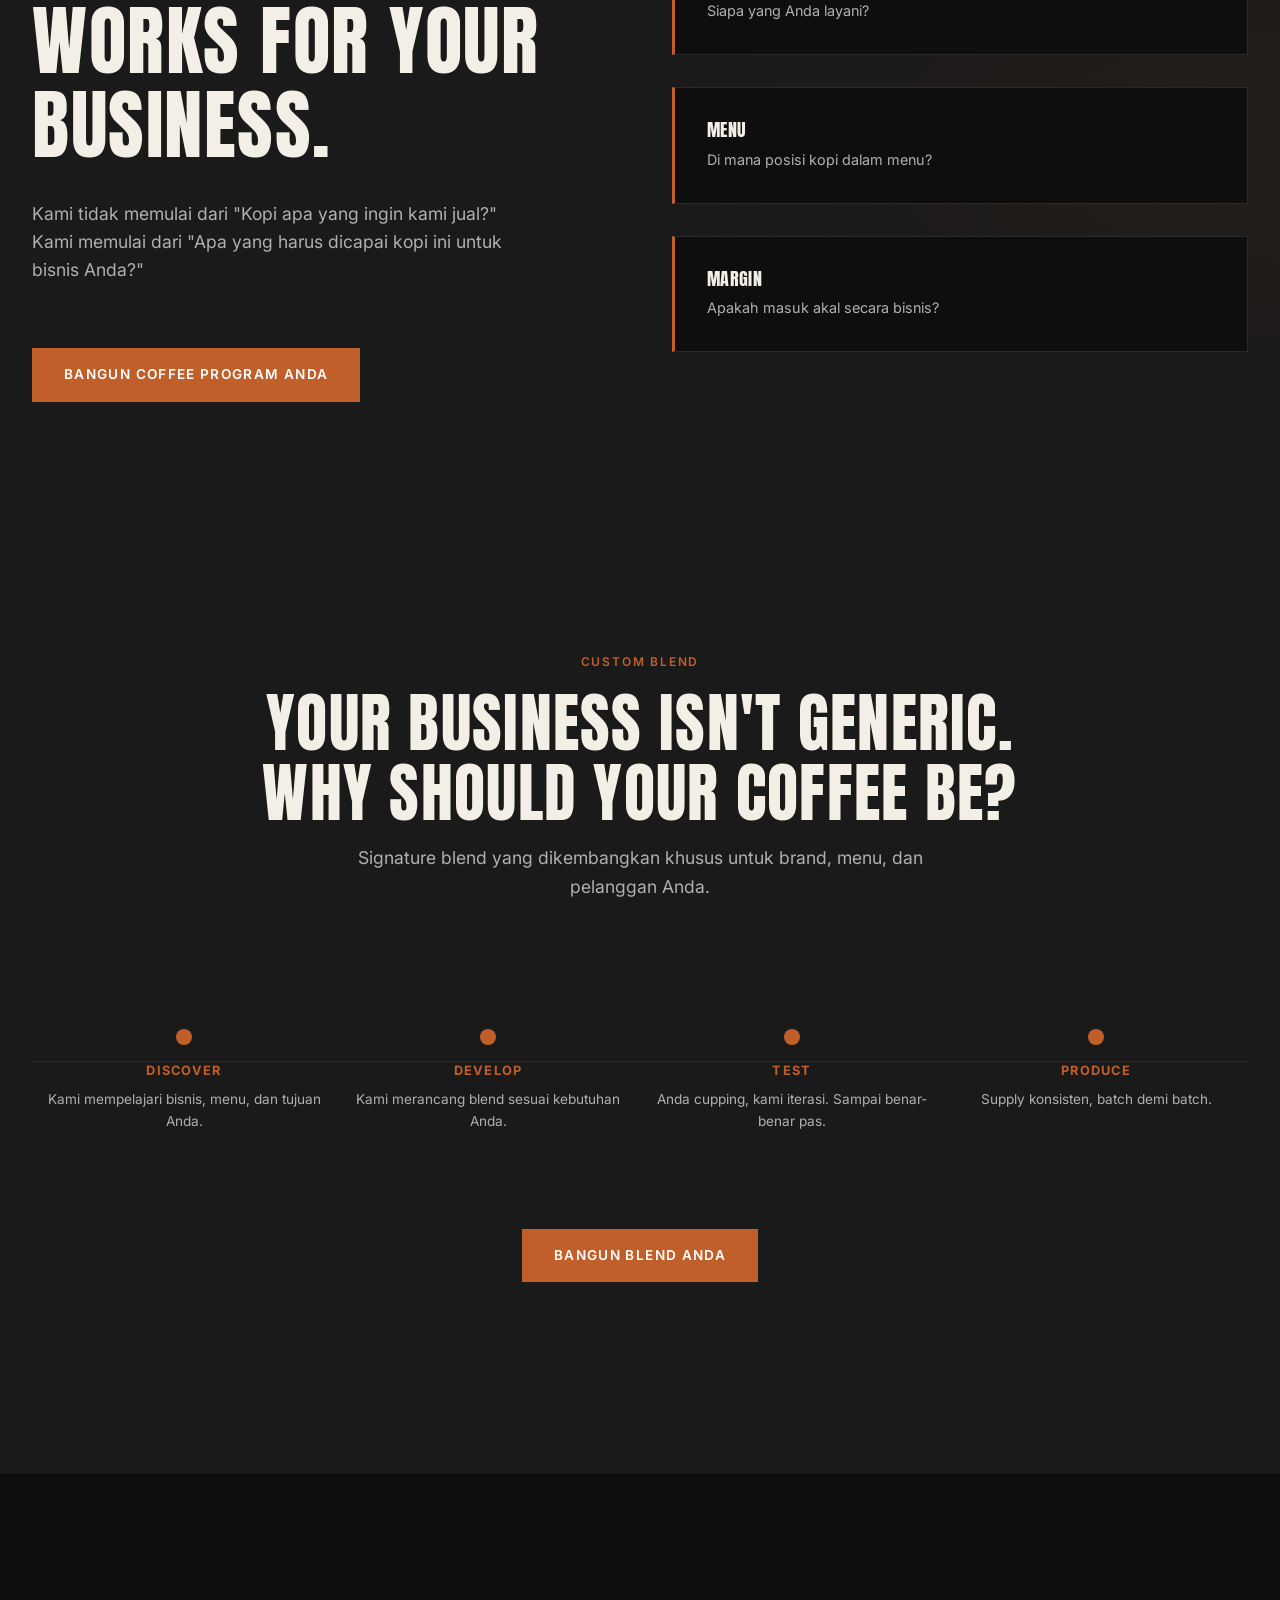
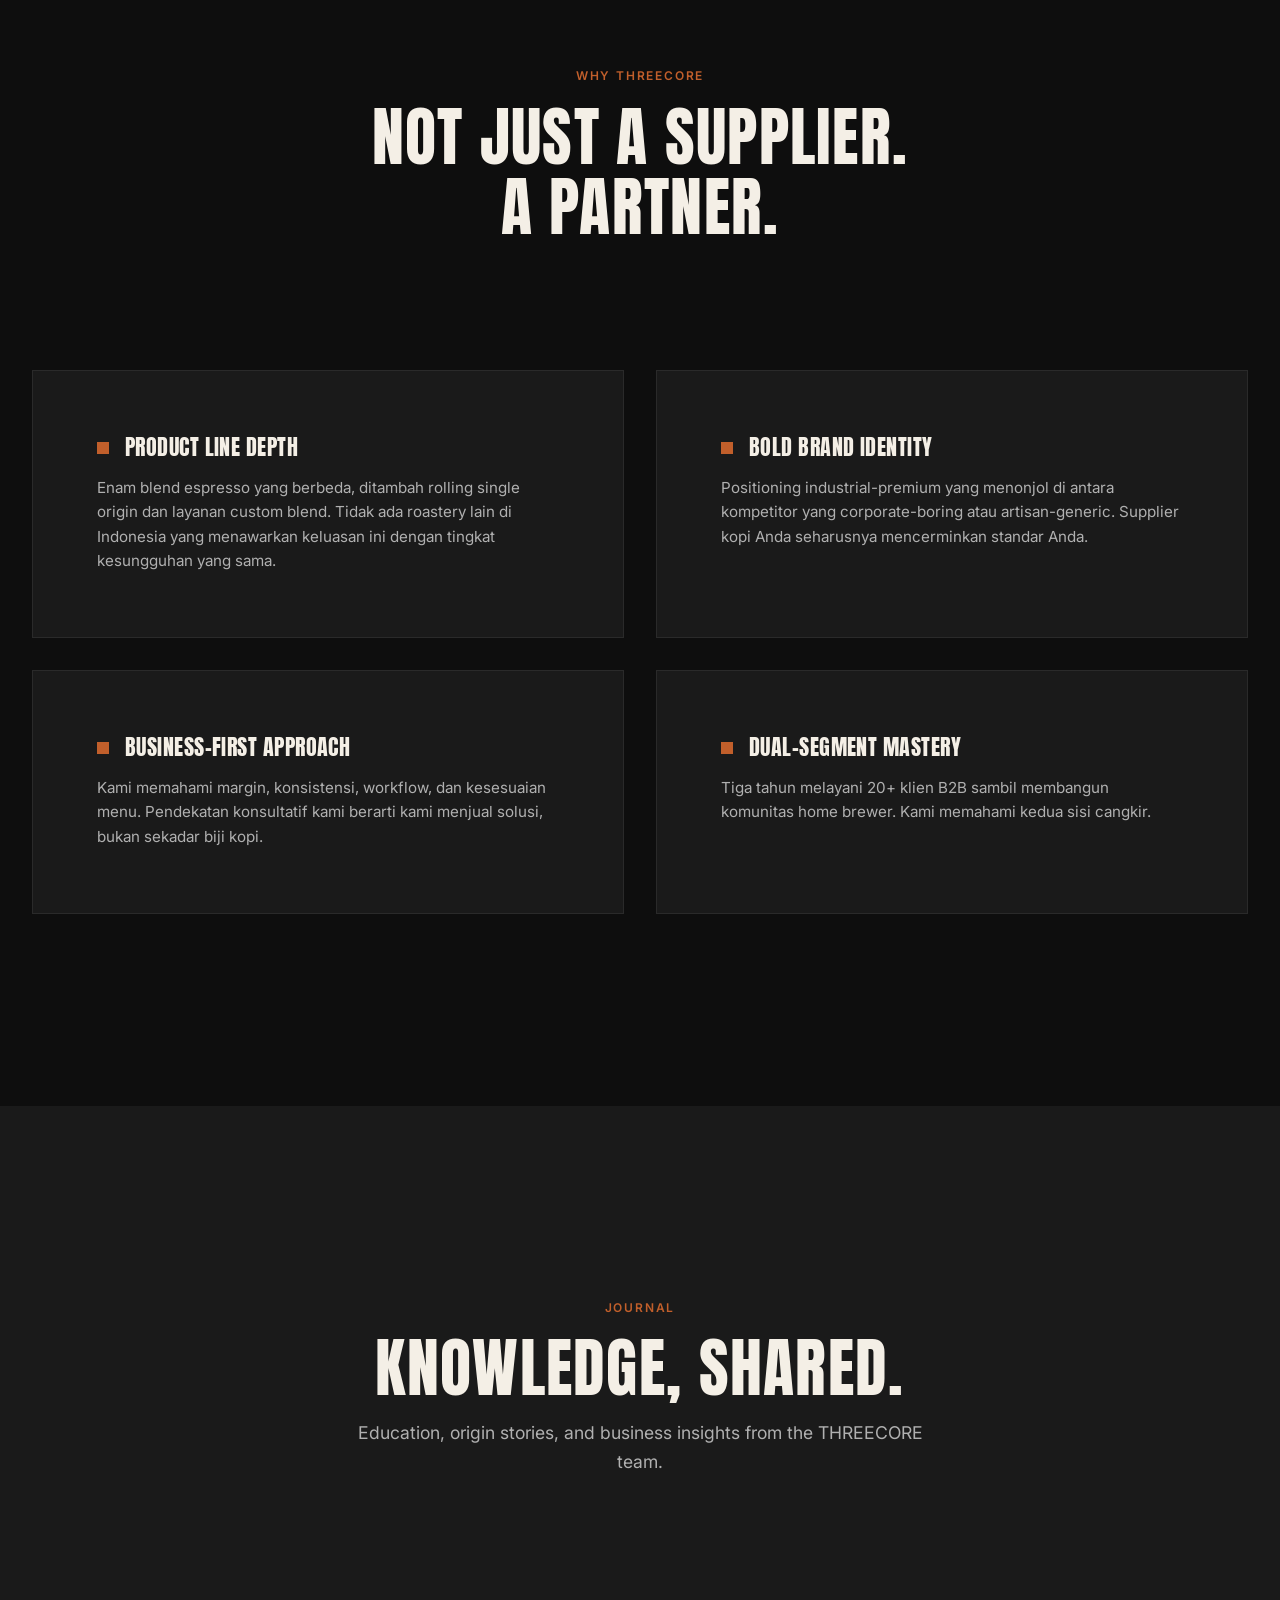
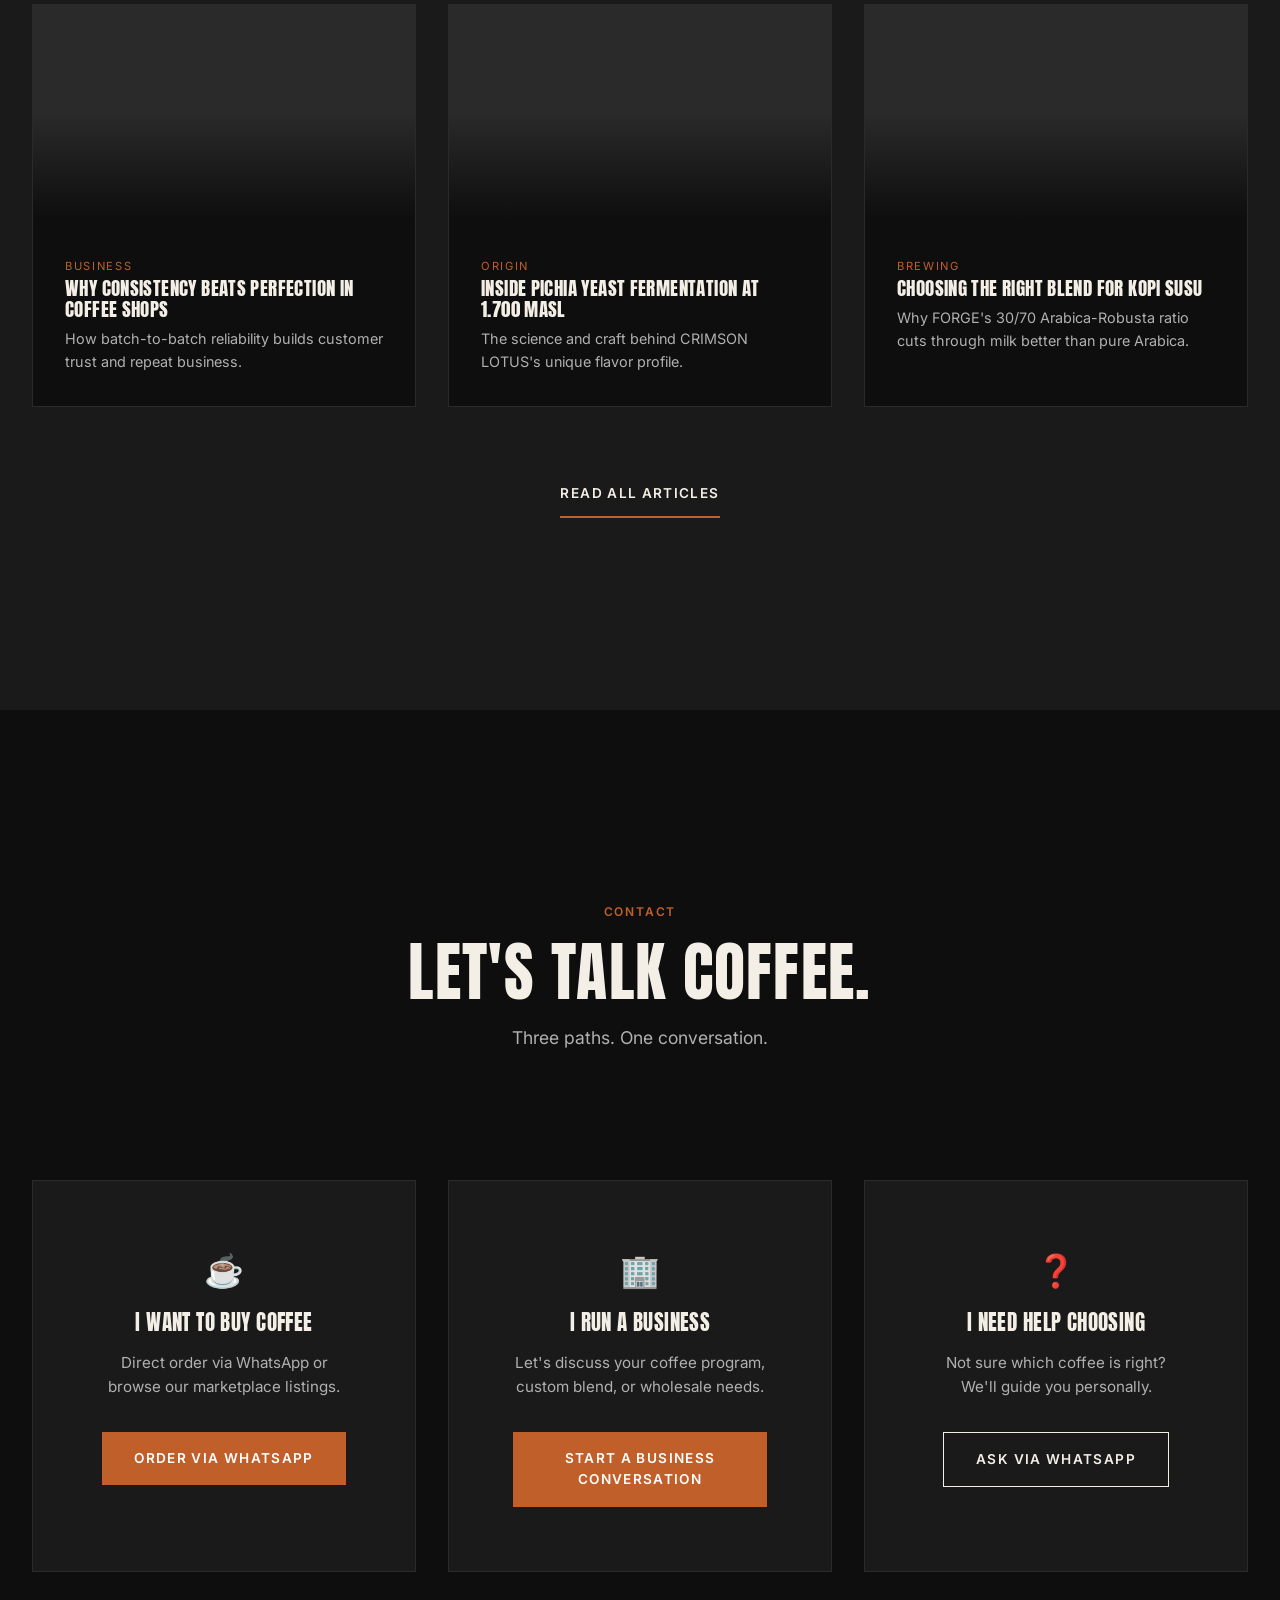
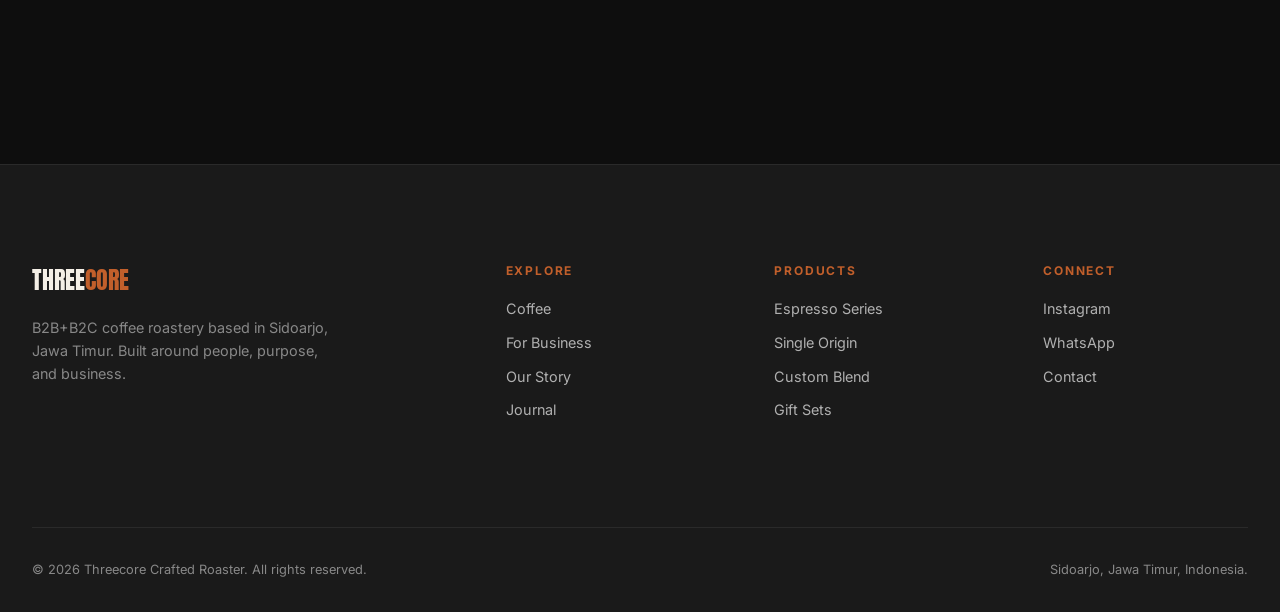
==== commit 06e21954: "Update index.html" ====
--- a/index.html
+++ b/index.html
@@ -175,43 +175,6 @@
     </div>
   </section>
 
-  <!-- Coffee Finder -->
-  <section class="finder-section" id="finder">
-    <div class="container">
-      <div class="section-header center reveal">
-        <span class="label">Coffee Finder</span>
-        <h2>NOT SURE WHERE TO START?</h2>
-        <p>Pilih apa yang Anda cari. Kami akan menunjukkan kopi yang tepat untuk Anda.</p>
-      </div>
-      <div class="finder-grid reveal">
-        <div class="finder-option" data-preference="bold">
-          <h4>BOLD</h4>
-          <p>Heavy body, strong presence, straightforward character.</p>
-        </div>
-        <div class="finder-option" data-preference="balanced">
-          <h4>BALANCED</h4>
-          <p>Equal parts body and brightness. Reliable and versatile.</p>
-        </div>
-        <div class="finder-option" data-preference="sweet">
-          <h4>SWEET</h4>
-          <p>Natural sweetness, chocolate and nut tones. Easy to love.</p>
-        </div>
-        <div class="finder-option" data-preference="refined">
-          <h4>REFINED</h4>
-          <p>Complex, elegant, for those who appreciate subtlety.</p>
-        </div>
-        <div class="finder-option" data-preference="expressive">
-          <h4>EXPRESSIVE</h4>
-          <p>Fruity, vibrant, wine-like. For adventurous palates.</p>
-        </div>
-        <div class="finder-option" data-preference="everyday">
-          <h4>EVERYDAY</h4>
-          <p>Approachable quality that makes sense for daily brewing.</p>
-        </div>
-      </div>
-    </div>
-  </section>
-
   <!-- Single Origin -->
   <section class="origin-section" id="origin">
     <div class="container">
@@ -251,6 +214,43 @@
     </div>
   </section>
 
+  <!-- Coffee Finder -->
+  <section class="finder-section" id="finder">
+    <div class="container">
+      <div class="section-header center reveal">
+        <span class="label">Coffee Finder</span>
+        <h2>NOT SURE WHERE TO START?</h2>
+        <p>Pilih apa yang Anda cari. Kami akan menunjukkan kopi yang tepat untuk Anda.</p>
+      </div>
+      <div class="finder-grid reveal">
+        <div class="finder-option" data-preference="bold">
+          <h4>BOLD</h4>
+          <p>Heavy body, strong presence, straightforward character.</p>
+        </div>
+        <div class="finder-option" data-preference="balanced">
+          <h4>BALANCED</h4>
+          <p>Equal parts body and brightness. Reliable and versatile.</p>
+        </div>
+        <div class="finder-option" data-preference="sweet">
+          <h4>SWEET</h4>
+          <p>Natural sweetness, chocolate and nut tones. Easy to love.</p>
+        </div>
+        <div class="finder-option" data-preference="refined">
+          <h4>REFINED</h4>
+          <p>Complex, elegant, for those who appreciate subtlety.</p>
+        </div>
+        <div class="finder-option" data-preference="expressive">
+          <h4>EXPRESSIVE</h4>
+          <p>Fruity, vibrant, wine-like. For adventurous palates.</p>
+        </div>
+        <div class="finder-option" data-preference="everyday">
+          <h4>EVERYDAY</h4>
+          <p>Approachable quality that makes sense for daily brewing.</p>
+        </div>
+      </div>
+    </div>
+  </section>
+
   <!-- Business Philosophy -->
   <section class="business-hero" id="business">
     <div class="container">
